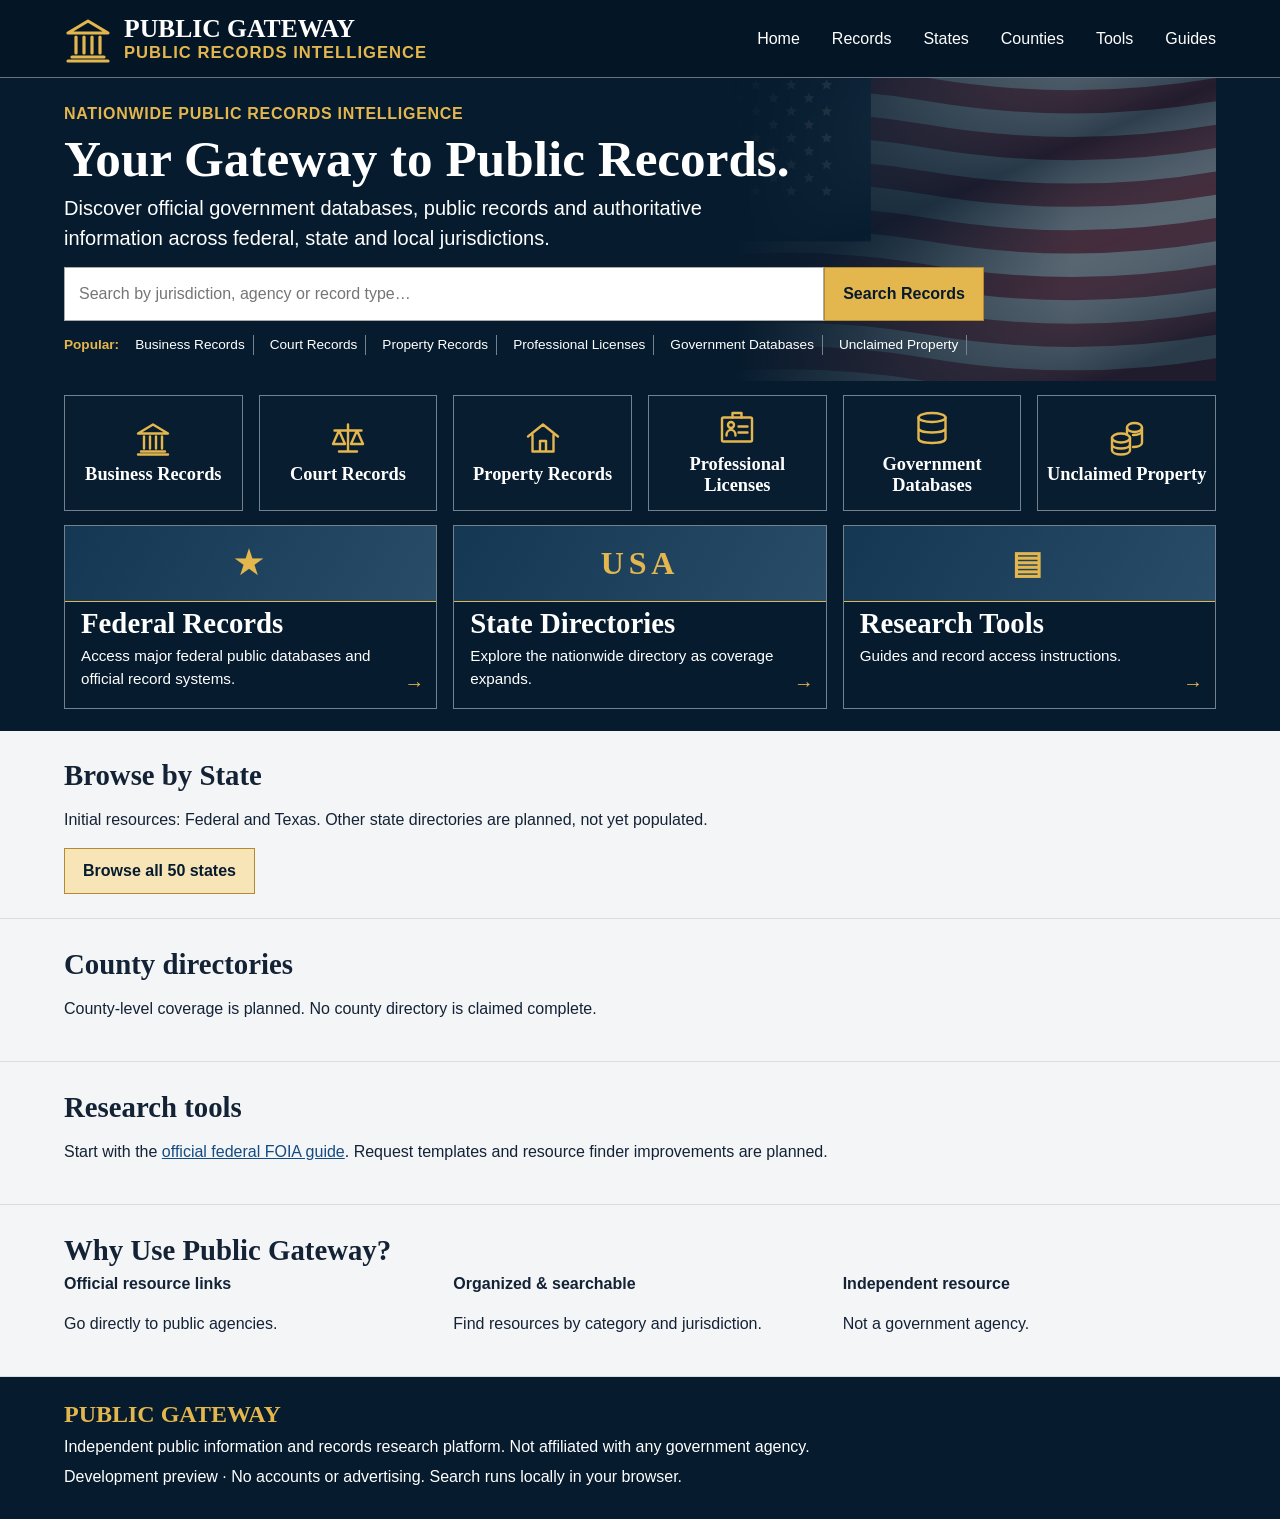
==== index.html @ 81f820d4 "Keep homepage focused and route searches to dedicated records page" ====
<!doctype html><html lang="en"><head><meta charset="utf-8"><meta name="viewport" content="width=device-width,initial-scale=1"><meta name="description" content="Find official federal and Texas public records resources. Independent public information directory."><title>Public Gateway | Public Records Intelligence</title><link rel="stylesheet" href="style.css?v=4"></head><body><header><a class="brand" href="./"><span class="logo" aria-hidden="true"><svg viewBox="0 0 24 24" fill="none" stroke="currentColor" stroke-width="1.6" stroke-linejoin="round" stroke-linecap="round" aria-hidden="true"><path d="M2 9 12 3l10 6H2Zm2 12h16M2 23h20M6 11v8m4-8v8m4-8v8m4-8v8"/></svg></span><span>PUBLIC GATEWAY<small>PUBLIC RECORDS INTELLIGENCE</small></span></a><nav aria-label="Main navigation"><a href="./">Home</a><a href="records.html">Records</a><a href="#states">States</a><a href="#counties">Counties</a><a href="#tools">Tools</a><a href="#guide">Guides</a></nav></header><main><section class="dark"><div class="hero"><div class="flag" aria-hidden="true"></div><div class="hero-content"><p class="eyebrow">NATIONWIDE PUBLIC RECORDS INTELLIGENCE</p><h1>Your Gateway to Public Records.</h1><p class="intro">Discover official government databases, public records and authoritative information across federal, state and local jurisdictions.</p><form id="search" action="records.html" method="get"><label class="sr" for="query">Search resources</label><input name="q" id="query" placeholder="Search by jurisdiction, agency or record type…"><button>Search Records</button></form><p class="popular"><b>Popular:</b> <button type="button" data-category="Business Records">Business Records</button><button type="button" data-category="Court Records">Court Records</button><button type="button" data-category="Property Records">Property Records</button><button type="button" data-category="Professional Licenses">Professional Licenses</button><button type="button" data-category="Government Databases">Government Databases</button><button type="button" data-category="Unclaimed Property">Unclaimed Property</button></p></div></div><div class="categories"><button type="button" class="category" data-category="Business Records"><span aria-hidden="true"><svg viewBox="0 0 24 24" fill="none" stroke="currentColor" stroke-width="1.6" stroke-linejoin="round" stroke-linecap="round" aria-hidden="true"><path d="M2 9 12 3l10 6H2Zm2 12h16M2 23h20M6 11v8m4-8v8m4-8v8m4-8v8"/></svg></span>Business Records</button><button type="button" class="category" data-category="Court Records"><span aria-hidden="true"><svg viewBox="0 0 24 24" fill="none" stroke="currentColor" stroke-width="1.6" stroke-linejoin="round" stroke-linecap="round" aria-hidden="true"><path d="M12 3v18m-6 0h12M3 7h18M6 7l-4 9h8L6 7Zm12 0-4 9h8l-4-9Z"/></svg></span>Court Records</button><button type="button" class="category" data-category="Property Records"><span aria-hidden="true"><svg viewBox="0 0 24 24" fill="none" stroke="currentColor" stroke-width="1.6" stroke-linejoin="round" stroke-linecap="round" aria-hidden="true"><path d="m2 11 10-8 10 8M5 10v11h14V10M10 21v-7h4v7"/></svg></span>Property Records</button><button type="button" class="category" data-category="Professional Licenses"><span aria-hidden="true"><svg viewBox="0 0 24 24" fill="none" stroke="currentColor" stroke-width="1.6" stroke-linejoin="round" stroke-linecap="round" aria-hidden="true"><rect x="2" y="5" width="20" height="16" rx="1"/><path d="M9 5V2h6v3M13 11h6m-6 4h6M5 17c0-5 6-5 6 0"/><circle cx="8" cy="10" r="2"/></svg></span>Professional Licenses</button><button type="button" class="category" data-category="Government Databases"><span aria-hidden="true"><svg viewBox="0 0 24 24" fill="none" stroke="currentColor" stroke-width="1.6" stroke-linejoin="round" stroke-linecap="round" aria-hidden="true"><ellipse cx="12" cy="5" rx="9" ry="3"/><path d="M3 5v14c0 4 18 4 18 0V5M3 12c0 4 18 4 18 0"/></svg></span>Government Databases</button><button type="button" class="category" data-category="Unclaimed Property"><span aria-hidden="true"><svg viewBox="0 0 24 24" fill="none" stroke="currentColor" stroke-width="1.6" stroke-linejoin="round" stroke-linecap="round" aria-hidden="true"><ellipse cx="8" cy="12" rx="6" ry="3"/><path d="M2 12v8c0 4 12 4 12 0v-8M2 16c0 4 12 4 12 0"/><ellipse cx="17" cy="5" rx="5" ry="3"/><path d="M12 5v4m10-4v10c0 2-3 3-6 3M16 10c3 0 6-1 6-3"/></svg></span>Unclaimed Property</button></div><div class="features"><a href="records.html?region=Federal" data-region="Federal"><div class="banner federal">★</div><h2>Federal Records</h2><p>Access major federal public databases and official record systems.</p></a><a href="#states"><div class="banner states">USA</div><h2>State Directories</h2><p>Explore the nationwide directory as coverage expands.</p></a><a href="#tools"><div class="banner tools">▤</div><h2>Research Tools</h2><p>Guides and record access instructions.</p></a></div></section><section class="light" id="states"><h2>Browse by State</h2><p>Initial resources: Federal and Texas. Other state directories are planned, not yet populated.</p><details class="state-disclosure"><summary>Browse all 50 states</summary><div class="state-list"><a href="records.html?region=Alabama">Alabama</a><a href="records.html?region=Alaska">Alaska</a><a href="records.html?region=Arizona">Arizona</a><a href="records.html?region=Arkansas">Arkansas</a><a href="records.html?region=California">California</a><a href="records.html?region=Colorado">Colorado</a><a href="records.html?region=Connecticut">Connecticut</a><a href="records.html?region=Delaware">Delaware</a><a href="records.html?region=Florida">Florida</a><a href="records.html?region=Georgia">Georgia</a><a href="records.html?region=Hawaii">Hawaii</a><a href="records.html?region=Idaho">Idaho</a><a href="records.html?region=Illinois">Illinois</a><a href="records.html?region=Indiana">Indiana</a><a href="records.html?region=Iowa">Iowa</a><a href="records.html?region=Kansas">Kansas</a><a href="records.html?region=Kentucky">Kentucky</a><a href="records.html?region=Louisiana">Louisiana</a><a href="records.html?region=Maine">Maine</a><a href="records.html?region=Maryland">Maryland</a><a href="records.html?region=Massachusetts">Massachusetts</a><a href="records.html?region=Michigan">Michigan</a><a href="records.html?region=Minnesota">Minnesota</a><a href="records.html?region=Mississippi">Mississippi</a><a href="records.html?region=Missouri">Missouri</a><a href="records.html?region=Montana">Montana</a><a href="records.html?region=Nebraska">Nebraska</a><a href="records.html?region=Nevada">Nevada</a><a href="records.html?region=New%20Hampshire">New Hampshire</a><a href="records.html?region=New%20Jersey">New Jersey</a><a href="records.html?region=New%20Mexico">New Mexico</a><a href="records.html?region=New%20York">New York</a><a href="records.html?region=North%20Carolina">North Carolina</a><a href="records.html?region=North%20Dakota">North Dakota</a><a href="records.html?region=Ohio">Ohio</a><a href="records.html?region=Oklahoma">Oklahoma</a><a href="records.html?region=Oregon">Oregon</a><a href="records.html?region=Pennsylvania">Pennsylvania</a><a href="records.html?region=Rhode%20Island">Rhode Island</a><a href="records.html?region=South%20Carolina">South Carolina</a><a href="records.html?region=South%20Dakota">South Dakota</a><a href="records.html?region=Tennessee">Tennessee</a><button data-region="Texas">Texas</button><a href="records.html?region=Utah">Utah</a><a href="records.html?region=Vermont">Vermont</a><a href="records.html?region=Virginia">Virginia</a><a href="records.html?region=Washington">Washington</a><a href="records.html?region=West%20Virginia">West Virginia</a><a href="records.html?region=Wisconsin">Wisconsin</a><a href="records.html?region=Wyoming">Wyoming</a></div></details></section><section class="light" id="counties"><h2>County directories</h2><p>County-level coverage is planned. No county directory is claimed complete.</p></section><section class="light" id="tools"><h2>Research tools</h2><p>Start with the <a href="https://www.foia.gov/">official federal FOIA guide</a>. Request templates and resource finder improvements are planned.</p></section><section class="light" id="guide"><h2>Why Use Public Gateway?</h2><div class="benefits"><div><b>Official resource links</b><p>Go directly to public agencies.</p></div><div><b>Organized &amp; searchable</b><p>Find resources by category and jurisdiction.</p></div><div><b>Independent resource</b><p>Not a government agency.</p></div></div></section></main><footer><strong>PUBLIC GATEWAY</strong><p>Independent public information and records research platform. Not affiliated with any government agency.</p><p>Development preview · No accounts or advertising. Search runs locally in your browser.</p></footer><script src="home.js?v=4"></script></body></html>
---- style.css ----
:root{--navy:#061b2d;--gold:#e4b64e;--ink:#142235;--line:#73808d}*{box-sizing:border-box}body{margin:0;color:var(--ink);font:16px/1.5 Arial,sans-serif;background:#f3f5f7}h1,h2,h3,.brand{font-family:Georgia,serif;line-height:1.15}h1{font-size:clamp(2rem,4vw,3.5rem);margin:.25rem 0}h2{font-size:1.8rem;margin:.3rem 0}a{color:inherit}button,input{font:inherit}button{cursor:pointer}header{background:#041626;color:white;display:flex;align-items:center;justify-content:space-between;gap:2rem;padding:14px max(5vw,20px);border-bottom:1px solid #697483}header nav{display:flex;gap:2rem;flex-wrap:wrap}header a{text-decoration:none}header nav a:hover{color:var(--gold)}.brand{display:flex;align-items:center;gap:12px;font-size:clamp(1.2rem,2vw,1.9rem);font-weight:bold;white-space:nowrap}.brand small{display:block;font: bold .65em Arial;color:var(--gold);letter-spacing:.06em}.logo{color:var(--gold);font-size:2.7rem}.dark{background:var(--navy);color:white;padding:0 max(5vw,20px) 22px}.hero{position:relative;overflow:hidden;padding:24px 0 12px}.hero-content{position:relative;z-index:1}.flag{position:absolute;right:0;top:0;width:39%;height:100%;background:repeating-linear-gradient(165deg,#a52b39 0 18px,#e7e9ed 18px 36px);opacity:.35;mask-image:linear-gradient(90deg,transparent,#000 65%)}.flag:before{content:'★ ★ ★ ★ ★ ★ ★ ★ ★ ★ ★ ★';position:absolute;left:0;top:0;width:48%;height:54%;background:#173966;color:white;letter-spacing:8px;line-height:1.5;padding:10px;overflow:hidden}.eyebrow{color:var(--gold);font-weight:bold;letter-spacing:.045em;margin:0}.intro{max-width:740px;font-size:1.25rem;margin:0 0 14px}form{display:flex;max-width:920px}input{flex:1;min-width:0;padding:14px;border:1px solid #aaa;background:white;color:var(--ink)}form button,#reset,.state-list button{background:var(--gold);color:#061b2d;border:1px solid #b38a31;font-weight:bold;padding:10px 18px}.popular{display:flex;flex-wrap:wrap;gap:8px;align-items:center;font-size:.85rem}.popular b{color:var(--gold)}.popular button{background:transparent;color:white;border:0;border-right:1px solid #718293;padding:0 8px}.categories,.features{display:grid;gap:16px;margin-top:14px}.categories{grid-template-columns:repeat(6,1fr)}.category{border:1px solid var(--line);background:#081e30;color:white;padding:14px 8px;min-height:104px;font:bold 1.15rem Georgia,serif}.category span{display:block;color:var(--gold);font-size:2rem;margin-bottom:8px}.category:hover,.features a:hover{border-color:var(--gold)}.features{grid-template-columns:repeat(3,1fr)}.features a{border:1px solid var(--line);text-decoration:none;padding:0 0 12px}.features h2,.features p{margin:5px 16px}.features p{font-size:.95rem}.banner{height:76px;display:grid;place-items:center;background:linear-gradient(120deg,#143853,#294d69);color:var(--gold);font:bold 2rem Georgia;letter-spacing:.15em;border-bottom:1px solid var(--gold)}.light{padding:24px max(5vw,20px);border-bottom:1px solid #d7dee6}.light a{color:#144b82}.state-list{display:grid;grid-template-columns:repeat(auto-fit,minmax(125px,1fr));gap:8px}.state-list span{color:#65717d;padding:5px}.state-list button{text-align:left}.benefits,#results{display:grid;grid-template-columns:repeat(3,1fr);gap:16px}article{background:white;border:1px solid #d2dbe3;padding:18px}article small{color:#596b7d}article[hidden]{display:none}footer{background:var(--navy);color:white;padding:24px max(5vw,20px)}footer strong{font: bold 1.5rem Georgia;color:var(--gold)}footer p{margin:6px 0}.sr{position:absolute;width:1px;height:1px;overflow:hidden;clip-path:inset(50%)}:focus-visible{outline:3px solid #c89e37;outline-offset:3px}@media(max-width:900px){header{flex-direction:column;align-items:flex-start;gap:12px}header nav{gap:12px}.categories{grid-template-columns:repeat(3,1fr)}.features,#results{grid-template-columns:repeat(2,1fr)}}@media(max-width:540px){.categories{grid-template-columns:repeat(2,1fr)}.features,#results,.benefits{grid-template-columns:1fr}form{flex-direction:column}.flag{width:65%;opacity:.2}.intro{font-size:1rem}.category{min-height:90px}header nav{font-size:.85rem}.brand{white-space:normal}}

/* Mobile web layout — preserve desktop baseline. */
@media(max-width:600px){
header{padding:13px 16px 8px;gap:8px;align-items:stretch}
.brand{font-size:1.35rem;gap:9px}.brand small{font-size:.58em;letter-spacing:.055em}.logo{font-size:2rem}
header nav{display:grid;grid-template-columns:repeat(6,minmax(0,1fr));gap:0;border-top:1px solid #34495b;padding-top:3px;font-size:.73rem}header nav a{display:flex;align-items:center;justify-content:center;min-height:44px}
.dark{padding:0 16px 18px}.hero{padding:20px 0 5px}.eyebrow{font-size:.68rem;letter-spacing:.08em}.hero h1{font-size:clamp(1.85rem,7vw,2.35rem);max-width:95%;line-height:1.1;margin:8px 0}.intro{font-size:.95rem;line-height:1.5;max-width:100%;margin-bottom:16px}
.flag{width:52%;height:130px;opacity:.19;mask-image:linear-gradient(90deg,transparent,#000 75%);pointer-events:none}
form{flex-direction:row;align-items:stretch}form input{font-size:16px;padding:10px;min-height:48px}form button{font-size:.78rem;padding:8px 10px;max-width:105px}
.popular{gap:4px 2px;margin:8px 0 4px;font-size:.72rem}.popular button{padding:6px;min-height:32px}
.categories{gap:8px;margin-top:8px;grid-template-columns:repeat(2,minmax(0,1fr))}.category{display:flex;align-items:center;text-align:left;gap:9px;padding:10px;min-height:66px;font-size:.94rem;line-height:1.2}.category span{flex:0 0 28px;font-size:1.6rem;margin:0;text-align:center}
.features{gap:8px;margin-top:16px}.features a{display:grid;grid-template-columns:62px minmax(0,1fr);grid-template-rows:auto auto;padding:0;min-height:87px;align-content:center}.banner{grid-row:1/3;height:100%;min-height:87px;border-bottom:0;border-right:1px solid #536273;font-size:1.25rem;letter-spacing:0}.features h2{font-size:1.2rem;margin:10px 12px 3px}.features p{font-size:.82rem;line-height:1.35;margin:0 12px 10px}
.light{padding:20px 16px}.light h2{font-size:1.5rem}.state-list{grid-template-columns:repeat(2,minmax(0,1fr));gap:4px;font-size:.88rem}.state-list button{min-height:44px}article{padding:14px}.benefits{gap:8px}footer{padding:20px 16px}footer p{font-size:.85rem}
}
@media(max-width:350px){header nav{grid-template-columns:repeat(3,1fr)}form{flex-direction:column}form button{max-width:none;min-height:44px}.category{font-size:.85rem;gap:5px}}

/* Vector identity and improved directory presentation */
.logo svg{width:48px;height:48px;display:block}.category svg{width:36px;height:36px;display:block;margin:auto}.flag{background:url('assets/flag.svg') right top/cover no-repeat;opacity:.36;width:42%;mask-image:linear-gradient(90deg,transparent,#000 70%);pointer-events:none}.flag:before{display:none}.state-disclosure{margin-top:12px}.state-disclosure summary{cursor:pointer;display:inline-block;background:#f7e5b8;border:1px solid #b38a31;padding:10px 18px;font-weight:600;color:#061b2d}.state-disclosure[open] summary{margin-bottom:12px}.state-list{padding:12px 0}.features a{position:relative}.features a:after{content:'→';color:var(--gold);position:absolute;right:12px;bottom:10px;font-size:20px}.features p{padding-right:22px}@media(max-width:600px){.logo svg{width:34px;height:34px}.category svg{width:27px;height:27px}.flag{width:55%;height:140px;opacity:.24}.features a:after{font-size:16px;right:7px}.features p{padding-right:10px}}
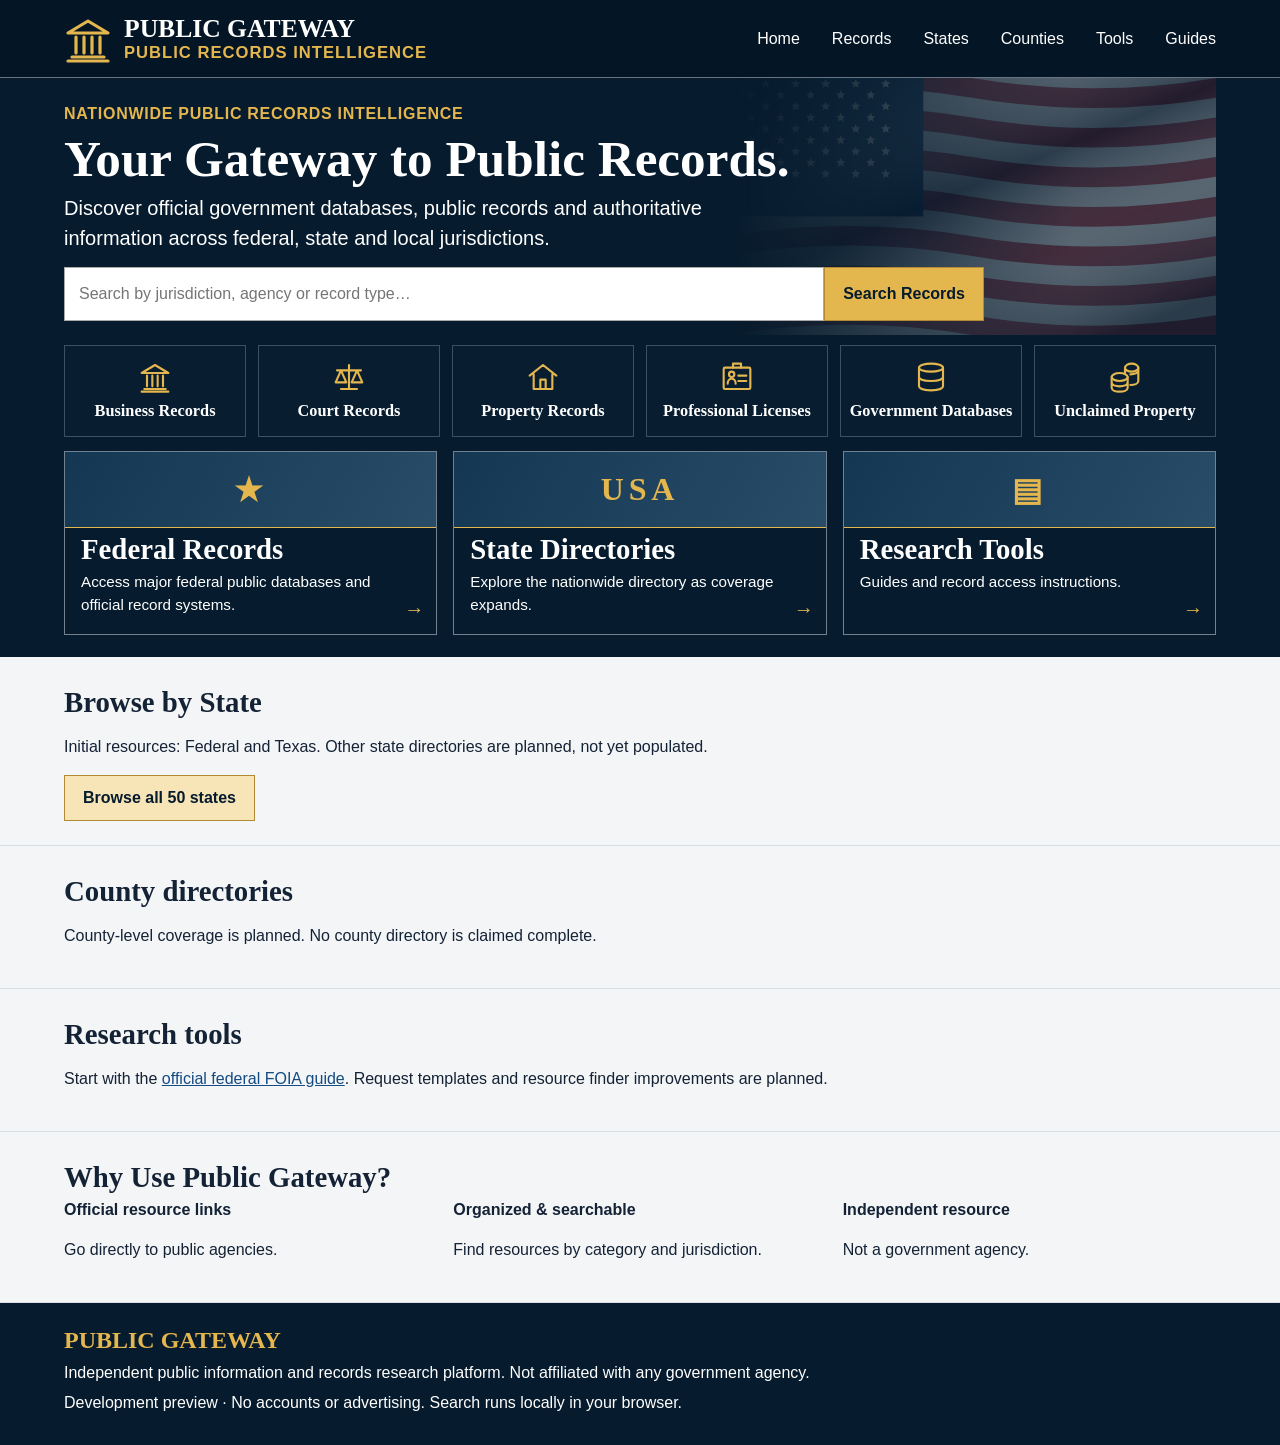
==== commit d68a58b7: "Remove redundant popular searches and refresh stylesheet version" ====
--- a/index.html
+++ b/index.html
@@ -1 +1 @@
-<!doctype html><html lang="en"><head><meta charset="utf-8"><meta name="viewport" content="width=device-width,initial-scale=1"><meta name="description" content="Find official federal and Texas public records resources. Independent public information directory."><title>Public Gateway | Public Records Intelligence</title><link rel="stylesheet" href="style.css?v=4"></head><body><header><a class="brand" href="./"><span class="logo" aria-hidden="true"><svg viewBox="0 0 24 24" fill="none" stroke="currentColor" stroke-width="1.6" stroke-linejoin="round" stroke-linecap="round" aria-hidden="true"><path d="M2 9 12 3l10 6H2Zm2 12h16M2 23h20M6 11v8m4-8v8m4-8v8m4-8v8"/></svg></span><span>PUBLIC GATEWAY<small>PUBLIC RECORDS INTELLIGENCE</small></span></a><nav aria-label="Main navigation"><a href="./">Home</a><a href="records.html">Records</a><a href="#states">States</a><a href="#counties">Counties</a><a href="#tools">Tools</a><a href="#guide">Guides</a></nav></header><main><section class="dark"><div class="hero"><div class="flag" aria-hidden="true"></div><div class="hero-content"><p class="eyebrow">NATIONWIDE PUBLIC RECORDS INTELLIGENCE</p><h1>Your Gateway to Public Records.</h1><p class="intro">Discover official government databases, public records and authoritative information across federal, state and local jurisdictions.</p><form id="search" action="records.html" method="get"><label class="sr" for="query">Search resources</label><input name="q" id="query" placeholder="Search by jurisdiction, agency or record type…"><button>Search Records</button></form><p class="popular"><b>Popular:</b> <button type="button" data-category="Business Records">Business Records</button><button type="button" data-category="Court Records">Court Records</button><button type="button" data-category="Property Records">Property Records</button><button type="button" data-category="Professional Licenses">Professional Licenses</button><button type="button" data-category="Government Databases">Government Databases</button><button type="button" data-category="Unclaimed Property">Unclaimed Property</button></p></div></div><div class="categories"><button type="button" class="category" data-category="Business Records"><span aria-hidden="true"><svg viewBox="0 0 24 24" fill="none" stroke="currentColor" stroke-width="1.6" stroke-linejoin="round" stroke-linecap="round" aria-hidden="true"><path d="M2 9 12 3l10 6H2Zm2 12h16M2 23h20M6 11v8m4-8v8m4-8v8m4-8v8"/></svg></span>Business Records</button><button type="button" class="category" data-category="Court Records"><span aria-hidden="true"><svg viewBox="0 0 24 24" fill="none" stroke="currentColor" stroke-width="1.6" stroke-linejoin="round" stroke-linecap="round" aria-hidden="true"><path d="M12 3v18m-6 0h12M3 7h18M6 7l-4 9h8L6 7Zm12 0-4 9h8l-4-9Z"/></svg></span>Court Records</button><button type="button" class="category" data-category="Property Records"><span aria-hidden="true"><svg viewBox="0 0 24 24" fill="none" stroke="currentColor" stroke-width="1.6" stroke-linejoin="round" stroke-linecap="round" aria-hidden="true"><path d="m2 11 10-8 10 8M5 10v11h14V10M10 21v-7h4v7"/></svg></span>Property Records</button><button type="button" class="category" data-category="Professional Licenses"><span aria-hidden="true"><svg viewBox="0 0 24 24" fill="none" stroke="currentColor" stroke-width="1.6" stroke-linejoin="round" stroke-linecap="round" aria-hidden="true"><rect x="2" y="5" width="20" height="16" rx="1"/><path d="M9 5V2h6v3M13 11h6m-6 4h6M5 17c0-5 6-5 6 0"/><circle cx="8" cy="10" r="2"/></svg></span>Professional Licenses</button><button type="button" class="category" data-category="Government Databases"><span aria-hidden="true"><svg viewBox="0 0 24 24" fill="none" stroke="currentColor" stroke-width="1.6" stroke-linejoin="round" stroke-linecap="round" aria-hidden="true"><ellipse cx="12" cy="5" rx="9" ry="3"/><path d="M3 5v14c0 4 18 4 18 0V5M3 12c0 4 18 4 18 0"/></svg></span>Government Databases</button><button type="button" class="category" data-category="Unclaimed Property"><span aria-hidden="true"><svg viewBox="0 0 24 24" fill="none" stroke="currentColor" stroke-width="1.6" stroke-linejoin="round" stroke-linecap="round" aria-hidden="true"><ellipse cx="8" cy="12" rx="6" ry="3"/><path d="M2 12v8c0 4 12 4 12 0v-8M2 16c0 4 12 4 12 0"/><ellipse cx="17" cy="5" rx="5" ry="3"/><path d="M12 5v4m10-4v10c0 2-3 3-6 3M16 10c3 0 6-1 6-3"/></svg></span>Unclaimed Property</button></div><div class="features"><a href="records.html?region=Federal" data-region="Federal"><div class="banner federal">★</div><h2>Federal Records</h2><p>Access major federal public databases and official record systems.</p></a><a href="#states"><div class="banner states">USA</div><h2>State Directories</h2><p>Explore the nationwide directory as coverage expands.</p></a><a href="#tools"><div class="banner tools">▤</div><h2>Research Tools</h2><p>Guides and record access instructions.</p></a></div></section><section class="light" id="states"><h2>Browse by State</h2><p>Initial resources: Federal and Texas. Other state directories are planned, not yet populated.</p><details class="state-disclosure"><summary>Browse all 50 states</summary><div class="state-list"><a href="records.html?region=Alabama">Alabama</a><a href="records.html?region=Alaska">Alaska</a><a href="records.html?region=Arizona">Arizona</a><a href="records.html?region=Arkansas">Arkansas</a><a href="records.html?region=California">California</a><a href="records.html?region=Colorado">Colorado</a><a href="records.html?region=Connecticut">Connecticut</a><a href="records.html?region=Delaware">Delaware</a><a href="records.html?region=Florida">Florida</a><a href="records.html?region=Georgia">Georgia</a><a href="records.html?region=Hawaii">Hawaii</a><a href="records.html?region=Idaho">Idaho</a><a href="records.html?region=Illinois">Illinois</a><a href="records.html?region=Indiana">Indiana</a><a href="records.html?region=Iowa">Iowa</a><a href="records.html?region=Kansas">Kansas</a><a href="records.html?region=Kentucky">Kentucky</a><a href="records.html?region=Louisiana">Louisiana</a><a href="records.html?region=Maine">Maine</a><a href="records.html?region=Maryland">Maryland</a><a href="records.html?region=Massachusetts">Massachusetts</a><a href="records.html?region=Michigan">Michigan</a><a href="records.html?region=Minnesota">Minnesota</a><a href="records.html?region=Mississippi">Mississippi</a><a href="records.html?region=Missouri">Missouri</a><a href="records.html?region=Montana">Montana</a><a href="records.html?region=Nebraska">Nebraska</a><a href="records.html?region=Nevada">Nevada</a><a href="records.html?region=New%20Hampshire">New Hampshire</a><a href="records.html?region=New%20Jersey">New Jersey</a><a href="records.html?region=New%20Mexico">New Mexico</a><a href="records.html?region=New%20York">New York</a><a href="records.html?region=North%20Carolina">North Carolina</a><a href="records.html?region=North%20Dakota">North Dakota</a><a href="records.html?region=Ohio">Ohio</a><a href="records.html?region=Oklahoma">Oklahoma</a><a href="records.html?region=Oregon">Oregon</a><a href="records.html?region=Pennsylvania">Pennsylvania</a><a href="records.html?region=Rhode%20Island">Rhode Island</a><a href="records.html?region=South%20Carolina">South Carolina</a><a href="records.html?region=South%20Dakota">South Dakota</a><a href="records.html?region=Tennessee">Tennessee</a><button data-region="Texas">Texas</button><a href="records.html?region=Utah">Utah</a><a href="records.html?region=Vermont">Vermont</a><a href="records.html?region=Virginia">Virginia</a><a href="records.html?region=Washington">Washington</a><a href="records.html?region=West%20Virginia">West Virginia</a><a href="records.html?region=Wisconsin">Wisconsin</a><a href="records.html?region=Wyoming">Wyoming</a></div></details></section><section class="light" id="counties"><h2>County directories</h2><p>County-level coverage is planned. No county directory is claimed complete.</p></section><section class="light" id="tools"><h2>Research tools</h2><p>Start with the <a href="https://www.foia.gov/">official federal FOIA guide</a>. Request templates and resource finder improvements are planned.</p></section><section class="light" id="guide"><h2>Why Use Public Gateway?</h2><div class="benefits"><div><b>Official resource links</b><p>Go directly to public agencies.</p></div><div><b>Organized &amp; searchable</b><p>Find resources by category and jurisdiction.</p></div><div><b>Independent resource</b><p>Not a government agency.</p></div></div></section></main><footer><strong>PUBLIC GATEWAY</strong><p>Independent public information and records research platform. Not affiliated with any government agency.</p><p>Development preview · No accounts or advertising. Search runs locally in your browser.</p></footer><script src="home.js?v=4"></script></body></html>+<!doctype html><html lang="en"><head><meta charset="utf-8"><meta name="viewport" content="width=device-width,initial-scale=1"><meta name="description" content="Find official federal and Texas public records resources. Independent public information directory."><title>Public Gateway | Public Records Intelligence</title><link rel="stylesheet" href="style.css?v=5"></head><body><header><a class="brand" href="./"><span class="logo" aria-hidden="true"><svg viewBox="0 0 24 24" fill="none" stroke="currentColor" stroke-width="1.6" stroke-linejoin="round" stroke-linecap="round" aria-hidden="true"><path d="M2 9 12 3l10 6H2Zm2 12h16M2 23h20M6 11v8m4-8v8m4-8v8m4-8v8"/></svg></span><span>PUBLIC GATEWAY<small>PUBLIC RECORDS INTELLIGENCE</small></span></a><nav aria-label="Main navigation"><a href="./">Home</a><a href="records.html">Records</a><a href="#states">States</a><a href="#counties">Counties</a><a href="#tools">Tools</a><a href="#guide">Guides</a></nav></header><main><section class="dark"><div class="hero"><div class="flag" aria-hidden="true"></div><div class="hero-content"><p class="eyebrow">NATIONWIDE PUBLIC RECORDS INTELLIGENCE</p><h1>Your Gateway to Public Records.</h1><p class="intro">Discover official government databases, public records and authoritative information across federal, state and local jurisdictions.</p><form id="search" action="records.html" method="get"><label class="sr" for="query">Search resources</label><input name="q" id="query" placeholder="Search by jurisdiction, agency or record type…"><button>Search Records</button></form></div></div><div class="categories"><button type="button" class="category" data-category="Business Records"><span aria-hidden="true"><svg viewBox="0 0 24 24" fill="none" stroke="currentColor" stroke-width="1.6" stroke-linejoin="round" stroke-linecap="round" aria-hidden="true"><path d="M2 9 12 3l10 6H2Zm2 12h16M2 23h20M6 11v8m4-8v8m4-8v8m4-8v8"/></svg></span>Business Records</button><button type="button" class="category" data-category="Court Records"><span aria-hidden="true"><svg viewBox="0 0 24 24" fill="none" stroke="currentColor" stroke-width="1.6" stroke-linejoin="round" stroke-linecap="round" aria-hidden="true"><path d="M12 3v18m-6 0h12M3 7h18M6 7l-4 9h8L6 7Zm12 0-4 9h8l-4-9Z"/></svg></span>Court Records</button><button type="button" class="category" data-category="Property Records"><span aria-hidden="true"><svg viewBox="0 0 24 24" fill="none" stroke="currentColor" stroke-width="1.6" stroke-linejoin="round" stroke-linecap="round" aria-hidden="true"><path d="m2 11 10-8 10 8M5 10v11h14V10M10 21v-7h4v7"/></svg></span>Property Records</button><button type="button" class="category" data-category="Professional Licenses"><span aria-hidden="true"><svg viewBox="0 0 24 24" fill="none" stroke="currentColor" stroke-width="1.6" stroke-linejoin="round" stroke-linecap="round" aria-hidden="true"><rect x="2" y="5" width="20" height="16" rx="1"/><path d="M9 5V2h6v3M13 11h6m-6 4h6M5 17c0-5 6-5 6 0"/><circle cx="8" cy="10" r="2"/></svg></span>Professional Licenses</button><button type="button" class="category" data-category="Government Databases"><span aria-hidden="true"><svg viewBox="0 0 24 24" fill="none" stroke="currentColor" stroke-width="1.6" stroke-linejoin="round" stroke-linecap="round" aria-hidden="true"><ellipse cx="12" cy="5" rx="9" ry="3"/><path d="M3 5v14c0 4 18 4 18 0V5M3 12c0 4 18 4 18 0"/></svg></span>Government Databases</button><button type="button" class="category" data-category="Unclaimed Property"><span aria-hidden="true"><svg viewBox="0 0 24 24" fill="none" stroke="currentColor" stroke-width="1.6" stroke-linejoin="round" stroke-linecap="round" aria-hidden="true"><ellipse cx="8" cy="12" rx="6" ry="3"/><path d="M2 12v8c0 4 12 4 12 0v-8M2 16c0 4 12 4 12 0"/><ellipse cx="17" cy="5" rx="5" ry="3"/><path d="M12 5v4m10-4v10c0 2-3 3-6 3M16 10c3 0 6-1 6-3"/></svg></span>Unclaimed Property</button></div><div class="features"><a href="records.html?region=Federal" data-region="Federal"><div class="banner federal">★</div><h2>Federal Records</h2><p>Access major federal public databases and official record systems.</p></a><a href="#states"><div class="banner states">USA</div><h2>State Directories</h2><p>Explore the nationwide directory as coverage expands.</p></a><a href="#tools"><div class="banner tools">▤</div><h2>Research Tools</h2><p>Guides and record access instructions.</p></a></div></section><section class="light" id="states"><h2>Browse by State</h2><p>Initial resources: Federal and Texas. Other state directories are planned, not yet populated.</p><details class="state-disclosure"><summary>Browse all 50 states</summary><div class="state-list"><a href="records.html?region=Alabama">Alabama</a><a href="records.html?region=Alaska">Alaska</a><a href="records.html?region=Arizona">Arizona</a><a href="records.html?region=Arkansas">Arkansas</a><a href="records.html?region=California">California</a><a href="records.html?region=Colorado">Colorado</a><a href="records.html?region=Connecticut">Connecticut</a><a href="records.html?region=Delaware">Delaware</a><a href="records.html?region=Florida">Florida</a><a href="records.html?region=Georgia">Georgia</a><a href="records.html?region=Hawaii">Hawaii</a><a href="records.html?region=Idaho">Idaho</a><a href="records.html?region=Illinois">Illinois</a><a href="records.html?region=Indiana">Indiana</a><a href="records.html?region=Iowa">Iowa</a><a href="records.html?region=Kansas">Kansas</a><a href="records.html?region=Kentucky">Kentucky</a><a href="records.html?region=Louisiana">Louisiana</a><a href="records.html?region=Maine">Maine</a><a href="records.html?region=Maryland">Maryland</a><a href="records.html?region=Massachusetts">Massachusetts</a><a href="records.html?region=Michigan">Michigan</a><a href="records.html?region=Minnesota">Minnesota</a><a href="records.html?region=Mississippi">Mississippi</a><a href="records.html?region=Missouri">Missouri</a><a href="records.html?region=Montana">Montana</a><a href="records.html?region=Nebraska">Nebraska</a><a href="records.html?region=Nevada">Nevada</a><a href="records.html?region=New%20Hampshire">New Hampshire</a><a href="records.html?region=New%20Jersey">New Jersey</a><a href="records.html?region=New%20Mexico">New Mexico</a><a href="records.html?region=New%20York">New York</a><a href="records.html?region=North%20Carolina">North Carolina</a><a href="records.html?region=North%20Dakota">North Dakota</a><a href="records.html?region=Ohio">Ohio</a><a href="records.html?region=Oklahoma">Oklahoma</a><a href="records.html?region=Oregon">Oregon</a><a href="records.html?region=Pennsylvania">Pennsylvania</a><a href="records.html?region=Rhode%20Island">Rhode Island</a><a href="records.html?region=South%20Carolina">South Carolina</a><a href="records.html?region=South%20Dakota">South Dakota</a><a href="records.html?region=Tennessee">Tennessee</a><button data-region="Texas">Texas</button><a href="records.html?region=Utah">Utah</a><a href="records.html?region=Vermont">Vermont</a><a href="records.html?region=Virginia">Virginia</a><a href="records.html?region=Washington">Washington</a><a href="records.html?region=West%20Virginia">West Virginia</a><a href="records.html?region=Wisconsin">Wisconsin</a><a href="records.html?region=Wyoming">Wyoming</a></div></details></section><section class="light" id="counties"><h2>County directories</h2><p>County-level coverage is planned. No county directory is claimed complete.</p></section><section class="light" id="tools"><h2>Research tools</h2><p>Start with the <a href="https://www.foia.gov/">official federal FOIA guide</a>. Request templates and resource finder improvements are planned.</p></section><section class="light" id="guide"><h2>Why Use Public Gateway?</h2><div class="benefits"><div><b>Official resource links</b><p>Go directly to public agencies.</p></div><div><b>Organized &amp; searchable</b><p>Find resources by category and jurisdiction.</p></div><div><b>Independent resource</b><p>Not a government agency.</p></div></div></section></main><footer><strong>PUBLIC GATEWAY</strong><p>Independent public information and records research platform. Not affiliated with any government agency.</p><p>Development preview · No accounts or advertising. Search runs locally in your browser.</p></footer><script src="home.js?v=4"></script></body></html>
--- a/style.css
+++ b/style.css
@@ -17,3 +17,11 @@
 
 /* Vector identity and improved directory presentation */
 .logo svg{width:48px;height:48px;display:block}.category svg{width:36px;height:36px;display:block;margin:auto}.flag{background:url('assets/flag.svg') right top/cover no-repeat;opacity:.36;width:42%;mask-image:linear-gradient(90deg,transparent,#000 70%);pointer-events:none}.flag:before{display:none}.state-disclosure{margin-top:12px}.state-disclosure summary{cursor:pointer;display:inline-block;background:#f7e5b8;border:1px solid #b38a31;padding:10px 18px;font-weight:600;color:#061b2d}.state-disclosure[open] summary{margin-bottom:12px}.state-list{padding:12px 0}.features a{position:relative}.features a:after{content:'→';color:var(--gold);position:absolute;right:12px;bottom:10px;font-size:20px}.features p{padding-right:22px}@media(max-width:600px){.logo svg{width:34px;height:34px}.category svg{width:27px;height:27px}.flag{width:55%;height:140px;opacity:.24}.features a:after{font-size:16px;right:7px}.features p{padding-right:10px}}
+
+/* Dedicated records directory */
+.directory{min-height:65vh}.directory h1{margin:16px 0 10px;color:var(--navy)}.directory form{max-width:740px}.directory #results{display:grid;grid-template-columns:1fr;gap:0;margin-top:18px;border-top:1px solid #cbd4dc}.directory article{border:0;border-bottom:1px solid #cbd4dc;padding:16px 18px}.directory article h3{margin:5px 0;font-size:1.25rem}.directory article p{margin:4px 0}.directory article[hidden]{display:none}.state-list a{display:block;padding:8px;text-decoration:underline;overflow-wrap:anywhere}.state-list a:hover{background:#e5ebf2}.directory #reset{min-height:44px}.directory #status{color:#526477}@media(max-width:600px){.directory article{padding:12px 4px}.directory h1{font-size:1.85rem}.directory article h3{font-size:1.1rem}.directory article p{font-size:.9rem}}
+
+/* v0.3.1 — restrained category navigation */
+.category{border:1px solid #3b5060;background:#081e30;min-height:92px;padding:12px 8px;font-weight:600;font-size:1.02rem}.category svg{width:32px;height:32px}.categories{gap:12px;margin-top:10px}.hero{padding-bottom:14px}.category:hover{border-color:var(--gold)}
+@media(max-width:600px){.hero{padding-bottom:10px}.categories{gap:8px;margin-top:4px}.category{min-height:58px;padding:9px 8px;font-size:.88rem;font-weight:600;gap:8px}.category svg{width:25px;height:25px}.category span{flex-basis:26px}}
+@media(max-width:350px){.category{font-size:.8rem;gap:5px}}
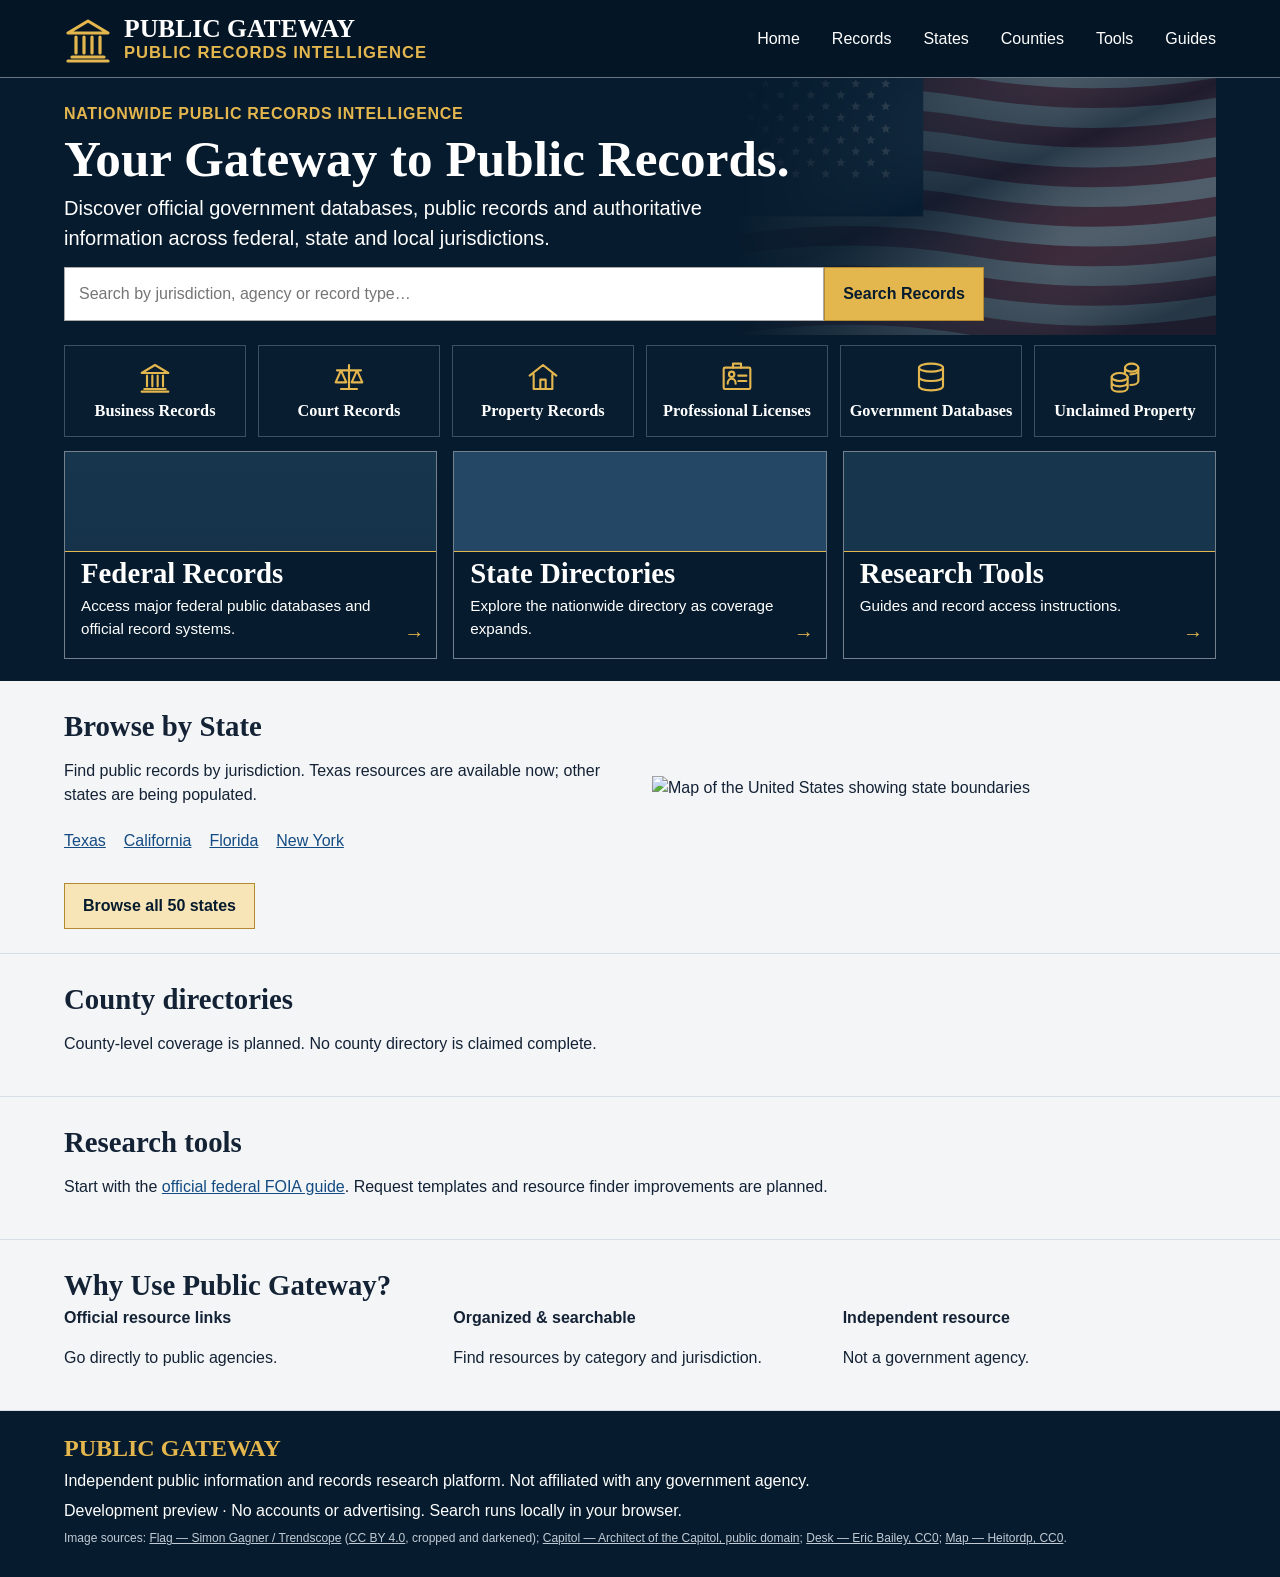
==== commit c7e5887b: "Add nationwide map preview and image source credits" ====
--- a/index.html
+++ b/index.html
@@ -1 +1 @@
-<!doctype html><html lang="en"><head><meta charset="utf-8"><meta name="viewport" content="width=device-width,initial-scale=1"><meta name="description" content="Find official federal and Texas public records resources. Independent public information directory."><title>Public Gateway | Public Records Intelligence</title><link rel="stylesheet" href="style.css?v=5"></head><body><header><a class="brand" href="./"><span class="logo" aria-hidden="true"><svg viewBox="0 0 24 24" fill="none" stroke="currentColor" stroke-width="1.6" stroke-linejoin="round" stroke-linecap="round" aria-hidden="true"><path d="M2 9 12 3l10 6H2Zm2 12h16M2 23h20M6 11v8m4-8v8m4-8v8m4-8v8"/></svg></span><span>PUBLIC GATEWAY<small>PUBLIC RECORDS INTELLIGENCE</small></span></a><nav aria-label="Main navigation"><a href="./">Home</a><a href="records.html">Records</a><a href="#states">States</a><a href="#counties">Counties</a><a href="#tools">Tools</a><a href="#guide">Guides</a></nav></header><main><section class="dark"><div class="hero"><div class="flag" aria-hidden="true"></div><div class="hero-content"><p class="eyebrow">NATIONWIDE PUBLIC RECORDS INTELLIGENCE</p><h1>Your Gateway to Public Records.</h1><p class="intro">Discover official government databases, public records and authoritative information across federal, state and local jurisdictions.</p><form id="search" action="records.html" method="get"><label class="sr" for="query">Search resources</label><input name="q" id="query" placeholder="Search by jurisdiction, agency or record type…"><button>Search Records</button></form></div></div><div class="categories"><button type="button" class="category" data-category="Business Records"><span aria-hidden="true"><svg viewBox="0 0 24 24" fill="none" stroke="currentColor" stroke-width="1.6" stroke-linejoin="round" stroke-linecap="round" aria-hidden="true"><path d="M2 9 12 3l10 6H2Zm2 12h16M2 23h20M6 11v8m4-8v8m4-8v8m4-8v8"/></svg></span>Business Records</button><button type="button" class="category" data-category="Court Records"><span aria-hidden="true"><svg viewBox="0 0 24 24" fill="none" stroke="currentColor" stroke-width="1.6" stroke-linejoin="round" stroke-linecap="round" aria-hidden="true"><path d="M12 3v18m-6 0h12M3 7h18M6 7l-4 9h8L6 7Zm12 0-4 9h8l-4-9Z"/></svg></span>Court Records</button><button type="button" class="category" data-category="Property Records"><span aria-hidden="true"><svg viewBox="0 0 24 24" fill="none" stroke="currentColor" stroke-width="1.6" stroke-linejoin="round" stroke-linecap="round" aria-hidden="true"><path d="m2 11 10-8 10 8M5 10v11h14V10M10 21v-7h4v7"/></svg></span>Property Records</button><button type="button" class="category" data-category="Professional Licenses"><span aria-hidden="true"><svg viewBox="0 0 24 24" fill="none" stroke="currentColor" stroke-width="1.6" stroke-linejoin="round" stroke-linecap="round" aria-hidden="true"><rect x="2" y="5" width="20" height="16" rx="1"/><path d="M9 5V2h6v3M13 11h6m-6 4h6M5 17c0-5 6-5 6 0"/><circle cx="8" cy="10" r="2"/></svg></span>Professional Licenses</button><button type="button" class="category" data-category="Government Databases"><span aria-hidden="true"><svg viewBox="0 0 24 24" fill="none" stroke="currentColor" stroke-width="1.6" stroke-linejoin="round" stroke-linecap="round" aria-hidden="true"><ellipse cx="12" cy="5" rx="9" ry="3"/><path d="M3 5v14c0 4 18 4 18 0V5M3 12c0 4 18 4 18 0"/></svg></span>Government Databases</button><button type="button" class="category" data-category="Unclaimed Property"><span aria-hidden="true"><svg viewBox="0 0 24 24" fill="none" stroke="currentColor" stroke-width="1.6" stroke-linejoin="round" stroke-linecap="round" aria-hidden="true"><ellipse cx="8" cy="12" rx="6" ry="3"/><path d="M2 12v8c0 4 12 4 12 0v-8M2 16c0 4 12 4 12 0"/><ellipse cx="17" cy="5" rx="5" ry="3"/><path d="M12 5v4m10-4v10c0 2-3 3-6 3M16 10c3 0 6-1 6-3"/></svg></span>Unclaimed Property</button></div><div class="features"><a href="records.html?region=Federal" data-region="Federal"><div class="banner federal">★</div><h2>Federal Records</h2><p>Access major federal public databases and official record systems.</p></a><a href="#states"><div class="banner states">USA</div><h2>State Directories</h2><p>Explore the nationwide directory as coverage expands.</p></a><a href="#tools"><div class="banner tools">▤</div><h2>Research Tools</h2><p>Guides and record access instructions.</p></a></div></section><section class="light" id="states"><h2>Browse by State</h2><p>Initial resources: Federal and Texas. Other state directories are planned, not yet populated.</p><details class="state-disclosure"><summary>Browse all 50 states</summary><div class="state-list"><a href="records.html?region=Alabama">Alabama</a><a href="records.html?region=Alaska">Alaska</a><a href="records.html?region=Arizona">Arizona</a><a href="records.html?region=Arkansas">Arkansas</a><a href="records.html?region=California">California</a><a href="records.html?region=Colorado">Colorado</a><a href="records.html?region=Connecticut">Connecticut</a><a href="records.html?region=Delaware">Delaware</a><a href="records.html?region=Florida">Florida</a><a href="records.html?region=Georgia">Georgia</a><a href="records.html?region=Hawaii">Hawaii</a><a href="records.html?region=Idaho">Idaho</a><a href="records.html?region=Illinois">Illinois</a><a href="records.html?region=Indiana">Indiana</a><a href="records.html?region=Iowa">Iowa</a><a href="records.html?region=Kansas">Kansas</a><a href="records.html?region=Kentucky">Kentucky</a><a href="records.html?region=Louisiana">Louisiana</a><a href="records.html?region=Maine">Maine</a><a href="records.html?region=Maryland">Maryland</a><a href="records.html?region=Massachusetts">Massachusetts</a><a href="records.html?region=Michigan">Michigan</a><a href="records.html?region=Minnesota">Minnesota</a><a href="records.html?region=Mississippi">Mississippi</a><a href="records.html?region=Missouri">Missouri</a><a href="records.html?region=Montana">Montana</a><a href="records.html?region=Nebraska">Nebraska</a><a href="records.html?region=Nevada">Nevada</a><a href="records.html?region=New%20Hampshire">New Hampshire</a><a href="records.html?region=New%20Jersey">New Jersey</a><a href="records.html?region=New%20Mexico">New Mexico</a><a href="records.html?region=New%20York">New York</a><a href="records.html?region=North%20Carolina">North Carolina</a><a href="records.html?region=North%20Dakota">North Dakota</a><a href="records.html?region=Ohio">Ohio</a><a href="records.html?region=Oklahoma">Oklahoma</a><a href="records.html?region=Oregon">Oregon</a><a href="records.html?region=Pennsylvania">Pennsylvania</a><a href="records.html?region=Rhode%20Island">Rhode Island</a><a href="records.html?region=South%20Carolina">South Carolina</a><a href="records.html?region=South%20Dakota">South Dakota</a><a href="records.html?region=Tennessee">Tennessee</a><button data-region="Texas">Texas</button><a href="records.html?region=Utah">Utah</a><a href="records.html?region=Vermont">Vermont</a><a href="records.html?region=Virginia">Virginia</a><a href="records.html?region=Washington">Washington</a><a href="records.html?region=West%20Virginia">West Virginia</a><a href="records.html?region=Wisconsin">Wisconsin</a><a href="records.html?region=Wyoming">Wyoming</a></div></details></section><section class="light" id="counties"><h2>County directories</h2><p>County-level coverage is planned. No county directory is claimed complete.</p></section><section class="light" id="tools"><h2>Research tools</h2><p>Start with the <a href="https://www.foia.gov/">official federal FOIA guide</a>. Request templates and resource finder improvements are planned.</p></section><section class="light" id="guide"><h2>Why Use Public Gateway?</h2><div class="benefits"><div><b>Official resource links</b><p>Go directly to public agencies.</p></div><div><b>Organized &amp; searchable</b><p>Find resources by category and jurisdiction.</p></div><div><b>Independent resource</b><p>Not a government agency.</p></div></div></section></main><footer><strong>PUBLIC GATEWAY</strong><p>Independent public information and records research platform. Not affiliated with any government agency.</p><p>Development preview · No accounts or advertising. Search runs locally in your browser.</p></footer><script src="home.js?v=4"></script></body></html>+<!doctype html><html lang="en"><head><meta charset="utf-8"><meta name="viewport" content="width=device-width,initial-scale=1"><meta name="description" content="Find official federal and Texas public records resources. Independent public information directory."><title>Public Gateway | Public Records Intelligence</title><link rel="stylesheet" href="style.css?v=6"></head><body><header><a class="brand" href="./"><span class="logo" aria-hidden="true"><svg viewBox="0 0 24 24" fill="none" stroke="currentColor" stroke-width="1.6" stroke-linejoin="round" stroke-linecap="round" aria-hidden="true"><path d="M2 9 12 3l10 6H2Zm2 12h16M2 23h20M6 11v8m4-8v8m4-8v8m4-8v8"/></svg></span><span>PUBLIC GATEWAY<small>PUBLIC RECORDS INTELLIGENCE</small></span></a><nav aria-label="Main navigation"><a href="./">Home</a><a href="records.html">Records</a><a href="#states">States</a><a href="#counties">Counties</a><a href="#tools">Tools</a><a href="#guide">Guides</a></nav></header><main><section class="dark"><div class="hero"><div class="flag" aria-hidden="true"></div><div class="hero-content"><p class="eyebrow">NATIONWIDE PUBLIC RECORDS INTELLIGENCE</p><h1>Your Gateway to Public Records.</h1><p class="intro">Discover official government databases, public records and authoritative information across federal, state and local jurisdictions.</p><form id="search" action="records.html" method="get"><label class="sr" for="query">Search resources</label><input name="q" id="query" placeholder="Search by jurisdiction, agency or record type…"><button>Search Records</button></form></div></div><div class="categories"><button type="button" class="category" data-category="Business Records"><span aria-hidden="true"><svg viewBox="0 0 24 24" fill="none" stroke="currentColor" stroke-width="1.6" stroke-linejoin="round" stroke-linecap="round" aria-hidden="true"><path d="M2 9 12 3l10 6H2Zm2 12h16M2 23h20M6 11v8m4-8v8m4-8v8m4-8v8"/></svg></span>Business Records</button><button type="button" class="category" data-category="Court Records"><span aria-hidden="true"><svg viewBox="0 0 24 24" fill="none" stroke="currentColor" stroke-width="1.6" stroke-linejoin="round" stroke-linecap="round" aria-hidden="true"><path d="M12 3v18m-6 0h12M3 7h18M6 7l-4 9h8L6 7Zm12 0-4 9h8l-4-9Z"/></svg></span>Court Records</button><button type="button" class="category" data-category="Property Records"><span aria-hidden="true"><svg viewBox="0 0 24 24" fill="none" stroke="currentColor" stroke-width="1.6" stroke-linejoin="round" stroke-linecap="round" aria-hidden="true"><path d="m2 11 10-8 10 8M5 10v11h14V10M10 21v-7h4v7"/></svg></span>Property Records</button><button type="button" class="category" data-category="Professional Licenses"><span aria-hidden="true"><svg viewBox="0 0 24 24" fill="none" stroke="currentColor" stroke-width="1.6" stroke-linejoin="round" stroke-linecap="round" aria-hidden="true"><rect x="2" y="5" width="20" height="16" rx="1"/><path d="M9 5V2h6v3M13 11h6m-6 4h6M5 17c0-5 6-5 6 0"/><circle cx="8" cy="10" r="2"/></svg></span>Professional Licenses</button><button type="button" class="category" data-category="Government Databases"><span aria-hidden="true"><svg viewBox="0 0 24 24" fill="none" stroke="currentColor" stroke-width="1.6" stroke-linejoin="round" stroke-linecap="round" aria-hidden="true"><ellipse cx="12" cy="5" rx="9" ry="3"/><path d="M3 5v14c0 4 18 4 18 0V5M3 12c0 4 18 4 18 0"/></svg></span>Government Databases</button><button type="button" class="category" data-category="Unclaimed Property"><span aria-hidden="true"><svg viewBox="0 0 24 24" fill="none" stroke="currentColor" stroke-width="1.6" stroke-linejoin="round" stroke-linecap="round" aria-hidden="true"><ellipse cx="8" cy="12" rx="6" ry="3"/><path d="M2 12v8c0 4 12 4 12 0v-8M2 16c0 4 12 4 12 0"/><ellipse cx="17" cy="5" rx="5" ry="3"/><path d="M12 5v4m10-4v10c0 2-3 3-6 3M16 10c3 0 6-1 6-3"/></svg></span>Unclaimed Property</button></div><div class="features"><a href="records.html?region=Federal" data-region="Federal"><div class="banner federal">★</div><h2>Federal Records</h2><p>Access major federal public databases and official record systems.</p></a><a href="#states"><div class="banner states">USA</div><h2>State Directories</h2><p>Explore the nationwide directory as coverage expands.</p></a><a href="#tools"><div class="banner tools">▤</div><h2>Research Tools</h2><p>Guides and record access instructions.</p></a></div></section><section class="light" id="states"><div class="state-overview"><div><h2>Browse by State</h2><p>Find public records by jurisdiction. Texas resources are available now; other states are being populated.</p><div class="state-links"><a href="records.html?region=Texas">Texas</a><a href="records.html?region=California">California</a><a href="records.html?region=Florida">Florida</a><a href="records.html?region=New%20York">New York</a></div></div><img src="https://upload.wikimedia.org/wikipedia/commons/1/1a/Blank_US_Map_%28states_only%29.svg" alt="Map of the United States showing state boundaries" loading="lazy"></div><details class="state-disclosure"><summary>Browse all 50 states</summary><div class="state-list"><a href="records.html?region=Alabama">Alabama</a><a href="records.html?region=Alaska">Alaska</a><a href="records.html?region=Arizona">Arizona</a><a href="records.html?region=Arkansas">Arkansas</a><a href="records.html?region=California">California</a><a href="records.html?region=Colorado">Colorado</a><a href="records.html?region=Connecticut">Connecticut</a><a href="records.html?region=Delaware">Delaware</a><a href="records.html?region=Florida">Florida</a><a href="records.html?region=Georgia">Georgia</a><a href="records.html?region=Hawaii">Hawaii</a><a href="records.html?region=Idaho">Idaho</a><a href="records.html?region=Illinois">Illinois</a><a href="records.html?region=Indiana">Indiana</a><a href="records.html?region=Iowa">Iowa</a><a href="records.html?region=Kansas">Kansas</a><a href="records.html?region=Kentucky">Kentucky</a><a href="records.html?region=Louisiana">Louisiana</a><a href="records.html?region=Maine">Maine</a><a href="records.html?region=Maryland">Maryland</a><a href="records.html?region=Massachusetts">Massachusetts</a><a href="records.html?region=Michigan">Michigan</a><a href="records.html?region=Minnesota">Minnesota</a><a href="records.html?region=Mississippi">Mississippi</a><a href="records.html?region=Missouri">Missouri</a><a href="records.html?region=Montana">Montana</a><a href="records.html?region=Nebraska">Nebraska</a><a href="records.html?region=Nevada">Nevada</a><a href="records.html?region=New%20Hampshire">New Hampshire</a><a href="records.html?region=New%20Jersey">New Jersey</a><a href="records.html?region=New%20Mexico">New Mexico</a><a href="records.html?region=New%20York">New York</a><a href="records.html?region=North%20Carolina">North Carolina</a><a href="records.html?region=North%20Dakota">North Dakota</a><a href="records.html?region=Ohio">Ohio</a><a href="records.html?region=Oklahoma">Oklahoma</a><a href="records.html?region=Oregon">Oregon</a><a href="records.html?region=Pennsylvania">Pennsylvania</a><a href="records.html?region=Rhode%20Island">Rhode Island</a><a href="records.html?region=South%20Carolina">South Carolina</a><a href="records.html?region=South%20Dakota">South Dakota</a><a href="records.html?region=Tennessee">Tennessee</a><button data-region="Texas">Texas</button><a href="records.html?region=Utah">Utah</a><a href="records.html?region=Vermont">Vermont</a><a href="records.html?region=Virginia">Virginia</a><a href="records.html?region=Washington">Washington</a><a href="records.html?region=West%20Virginia">West Virginia</a><a href="records.html?region=Wisconsin">Wisconsin</a><a href="records.html?region=Wyoming">Wyoming</a></div></details></section><section class="light" id="counties"><h2>County directories</h2><p>County-level coverage is planned. No county directory is claimed complete.</p></section><section class="light" id="tools"><h2>Research tools</h2><p>Start with the <a href="https://www.foia.gov/">official federal FOIA guide</a>. Request templates and resource finder improvements are planned.</p></section><section class="light" id="guide"><h2>Why Use Public Gateway?</h2><div class="benefits"><div><b>Official resource links</b><p>Go directly to public agencies.</p></div><div><b>Organized &amp; searchable</b><p>Find resources by category and jurisdiction.</p></div><div><b>Independent resource</b><p>Not a government agency.</p></div></div></section></main><footer><strong>PUBLIC GATEWAY</strong><p>Independent public information and records research platform. Not affiliated with any government agency.</p><p>Development preview · No accounts or advertising. Search runs locally in your browser.</p><p class="credits">Image sources: <a href="https://commons.wikimedia.org/wiki/File:Close_up_of_American_Flag_Waving.jpg">Flag — Simon Gagner / Trendscope</a> (<a href="https://creativecommons.org/licenses/by/4.0/">CC BY 4.0</a>, cropped and darkened); <a href="https://commons.wikimedia.org/wiki/File:United_States_Capitol_-_west_front.jpg">Capitol — Architect of the Capitol, public domain</a>; <a href="https://commons.wikimedia.org/wiki/File:Laptop_picture_with_notepad.jpg">Desk — Eric Bailey, CC0</a>; <a href="https://commons.wikimedia.org/wiki/File:Blank_US_Map_(states_only).svg">Map — Heitordp, CC0</a>.</p></footer><script src="home.js?v=4"></script></body></html>
--- a/style.css
+++ b/style.css
@@ -25,3 +25,6 @@
 .category{border:1px solid #3b5060;background:#081e30;min-height:92px;padding:12px 8px;font-weight:600;font-size:1.02rem}.category svg{width:32px;height:32px}.categories{gap:12px;margin-top:10px}.hero{padding-bottom:14px}.category:hover{border-color:var(--gold)}
 @media(max-width:600px){.hero{padding-bottom:10px}.categories{gap:8px;margin-top:4px}.category{min-height:58px;padding:9px 8px;font-size:.88rem;font-weight:600;gap:8px}.category svg{width:25px;height:25px}.category span{flex-basis:26px}}
 @media(max-width:350px){.category{font-size:.8rem;gap:5px}}
+
+/* v0.4 — photographic feature panels; local vector remains a fallback */
+.flag{background-image:url('https://upload.wikimedia.org/wikipedia/commons/d/da/Close_up_of_American_Flag_Waving.jpg'),url('assets/flag.svg');background-position:65% 45%,right top;background-size:cover;opacity:.32;mask-image:linear-gradient(90deg,transparent,#000 68%);-webkit-mask-image:linear-gradient(90deg,transparent,#000 68%)}.banner{font-size:0;background-color:#17364e;background-repeat:no-repeat;background-size:cover;background-position:center;height:100px}.banner.federal{background-image:linear-gradient(0deg,#061b2d22,#061b2d00),url('https://upload.wikimedia.org/wikipedia/commons/b/b2/United_States_Capitol_-_west_front.jpg');background-position:center 35%}.banner.states{background-image:url('https://upload.wikimedia.org/wikipedia/commons/1/1a/Blank_US_Map_%28states_only%29.svg');background-size:contain;background-color:#254766}.banner.tools{background-image:url('https://upload.wikimedia.org/wikipedia/commons/0/06/Laptop_picture_with_notepad.jpg');background-position:center 65%}.state-overview{display:grid;grid-template-columns:1fr 1fr;align-items:center;gap:24px}.state-overview img{width:100%;max-height:190px;object-fit:contain}.state-links{display:flex;flex-wrap:wrap;gap:8px 18px;margin:12px 0}.state-links a{padding:6px 0}.credits{font-size:.75rem;color:#c1cbd5}footer .credits a{color:inherit}@media(max-width:600px){.flag{opacity:.23;width:58%;height:150px}.banner{height:100%;min-height:87px}.features a{grid-template-columns:88px minmax(0,1fr)}.state-overview{grid-template-columns:1fr;gap:8px}.state-overview img{max-height:150px}.state-links{gap:4px 14px}}
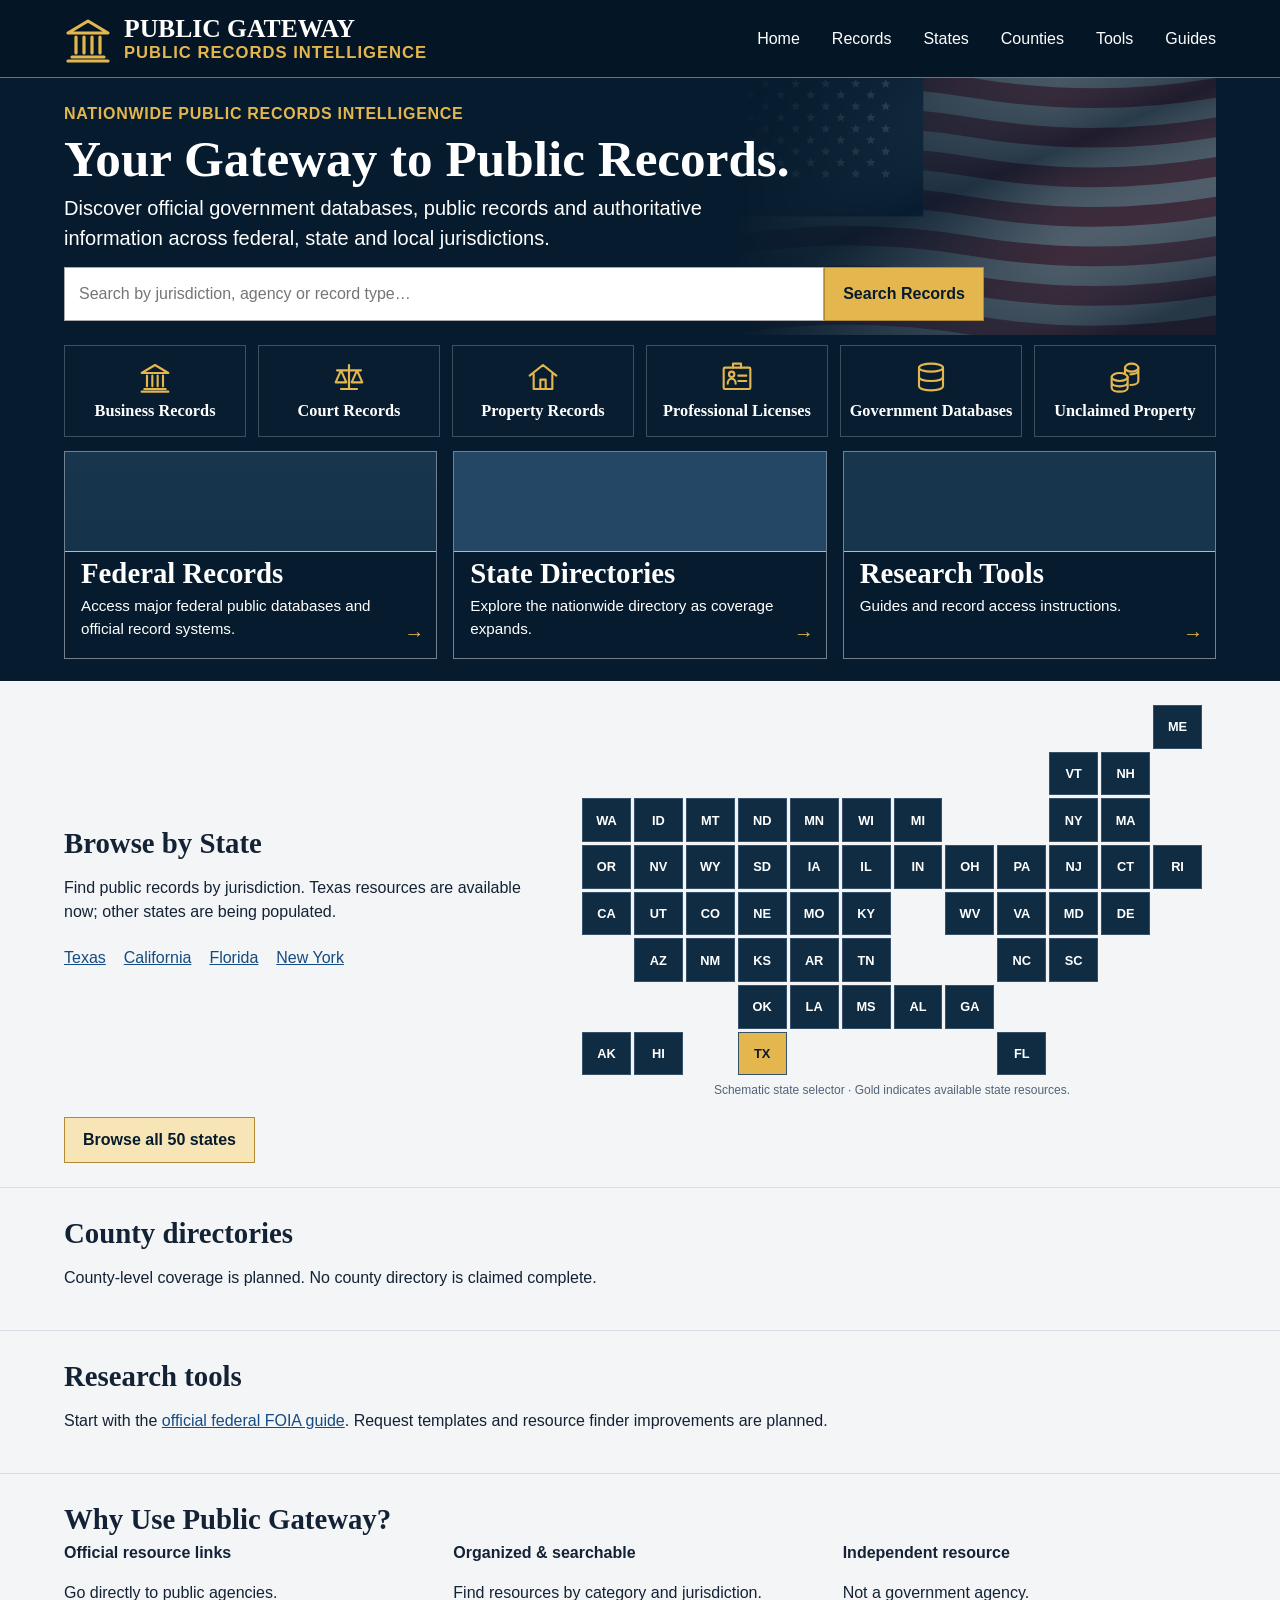
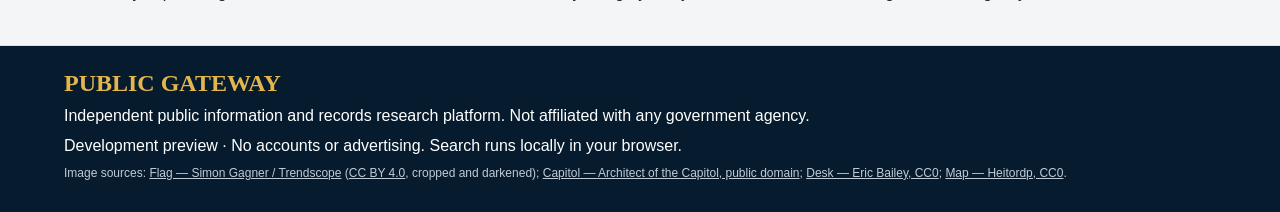
==== commit bbe01c35: "Add clickable map of all 50 states with honest coverage indicators" ====
--- a/index.html
+++ b/index.html
@@ -1 +1 @@
-<!doctype html><html lang="en"><head><meta charset="utf-8"><meta name="viewport" content="width=device-width,initial-scale=1"><meta name="description" content="Find official federal and Texas public records resources. Independent public information directory."><title>Public Gateway | Public Records Intelligence</title><link rel="stylesheet" href="style.css?v=6"></head><body><header><a class="brand" href="./"><span class="logo" aria-hidden="true"><svg viewBox="0 0 24 24" fill="none" stroke="currentColor" stroke-width="1.6" stroke-linejoin="round" stroke-linecap="round" aria-hidden="true"><path d="M2 9 12 3l10 6H2Zm2 12h16M2 23h20M6 11v8m4-8v8m4-8v8m4-8v8"/></svg></span><span>PUBLIC GATEWAY<small>PUBLIC RECORDS INTELLIGENCE</small></span></a><nav aria-label="Main navigation"><a href="./">Home</a><a href="records.html">Records</a><a href="#states">States</a><a href="#counties">Counties</a><a href="#tools">Tools</a><a href="#guide">Guides</a></nav></header><main><section class="dark"><div class="hero"><div class="flag" aria-hidden="true"></div><div class="hero-content"><p class="eyebrow">NATIONWIDE PUBLIC RECORDS INTELLIGENCE</p><h1>Your Gateway to Public Records.</h1><p class="intro">Discover official government databases, public records and authoritative information across federal, state and local jurisdictions.</p><form id="search" action="records.html" method="get"><label class="sr" for="query">Search resources</label><input name="q" id="query" placeholder="Search by jurisdiction, agency or record type…"><button>Search Records</button></form></div></div><div class="categories"><button type="button" class="category" data-category="Business Records"><span aria-hidden="true"><svg viewBox="0 0 24 24" fill="none" stroke="currentColor" stroke-width="1.6" stroke-linejoin="round" stroke-linecap="round" aria-hidden="true"><path d="M2 9 12 3l10 6H2Zm2 12h16M2 23h20M6 11v8m4-8v8m4-8v8m4-8v8"/></svg></span>Business Records</button><button type="button" class="category" data-category="Court Records"><span aria-hidden="true"><svg viewBox="0 0 24 24" fill="none" stroke="currentColor" stroke-width="1.6" stroke-linejoin="round" stroke-linecap="round" aria-hidden="true"><path d="M12 3v18m-6 0h12M3 7h18M6 7l-4 9h8L6 7Zm12 0-4 9h8l-4-9Z"/></svg></span>Court Records</button><button type="button" class="category" data-category="Property Records"><span aria-hidden="true"><svg viewBox="0 0 24 24" fill="none" stroke="currentColor" stroke-width="1.6" stroke-linejoin="round" stroke-linecap="round" aria-hidden="true"><path d="m2 11 10-8 10 8M5 10v11h14V10M10 21v-7h4v7"/></svg></span>Property Records</button><button type="button" class="category" data-category="Professional Licenses"><span aria-hidden="true"><svg viewBox="0 0 24 24" fill="none" stroke="currentColor" stroke-width="1.6" stroke-linejoin="round" stroke-linecap="round" aria-hidden="true"><rect x="2" y="5" width="20" height="16" rx="1"/><path d="M9 5V2h6v3M13 11h6m-6 4h6M5 17c0-5 6-5 6 0"/><circle cx="8" cy="10" r="2"/></svg></span>Professional Licenses</button><button type="button" class="category" data-category="Government Databases"><span aria-hidden="true"><svg viewBox="0 0 24 24" fill="none" stroke="currentColor" stroke-width="1.6" stroke-linejoin="round" stroke-linecap="round" aria-hidden="true"><ellipse cx="12" cy="5" rx="9" ry="3"/><path d="M3 5v14c0 4 18 4 18 0V5M3 12c0 4 18 4 18 0"/></svg></span>Government Databases</button><button type="button" class="category" data-category="Unclaimed Property"><span aria-hidden="true"><svg viewBox="0 0 24 24" fill="none" stroke="currentColor" stroke-width="1.6" stroke-linejoin="round" stroke-linecap="round" aria-hidden="true"><ellipse cx="8" cy="12" rx="6" ry="3"/><path d="M2 12v8c0 4 12 4 12 0v-8M2 16c0 4 12 4 12 0"/><ellipse cx="17" cy="5" rx="5" ry="3"/><path d="M12 5v4m10-4v10c0 2-3 3-6 3M16 10c3 0 6-1 6-3"/></svg></span>Unclaimed Property</button></div><div class="features"><a href="records.html?region=Federal" data-region="Federal"><div class="banner federal">★</div><h2>Federal Records</h2><p>Access major federal public databases and official record systems.</p></a><a href="#states"><div class="banner states">USA</div><h2>State Directories</h2><p>Explore the nationwide directory as coverage expands.</p></a><a href="#tools"><div class="banner tools">▤</div><h2>Research Tools</h2><p>Guides and record access instructions.</p></a></div></section><section class="light" id="states"><div class="state-overview"><div><h2>Browse by State</h2><p>Find public records by jurisdiction. Texas resources are available now; other states are being populated.</p><div class="state-links"><a href="records.html?region=Texas">Texas</a><a href="records.html?region=California">California</a><a href="records.html?region=Florida">Florida</a><a href="records.html?region=New%20York">New York</a></div></div><img src="https://upload.wikimedia.org/wikipedia/commons/1/1a/Blank_US_Map_%28states_only%29.svg" alt="Map of the United States showing state boundaries" loading="lazy"></div><details class="state-disclosure"><summary>Browse all 50 states</summary><div class="state-list"><a href="records.html?region=Alabama">Alabama</a><a href="records.html?region=Alaska">Alaska</a><a href="records.html?region=Arizona">Arizona</a><a href="records.html?region=Arkansas">Arkansas</a><a href="records.html?region=California">California</a><a href="records.html?region=Colorado">Colorado</a><a href="records.html?region=Connecticut">Connecticut</a><a href="records.html?region=Delaware">Delaware</a><a href="records.html?region=Florida">Florida</a><a href="records.html?region=Georgia">Georgia</a><a href="records.html?region=Hawaii">Hawaii</a><a href="records.html?region=Idaho">Idaho</a><a href="records.html?region=Illinois">Illinois</a><a href="records.html?region=Indiana">Indiana</a><a href="records.html?region=Iowa">Iowa</a><a href="records.html?region=Kansas">Kansas</a><a href="records.html?region=Kentucky">Kentucky</a><a href="records.html?region=Louisiana">Louisiana</a><a href="records.html?region=Maine">Maine</a><a href="records.html?region=Maryland">Maryland</a><a href="records.html?region=Massachusetts">Massachusetts</a><a href="records.html?region=Michigan">Michigan</a><a href="records.html?region=Minnesota">Minnesota</a><a href="records.html?region=Mississippi">Mississippi</a><a href="records.html?region=Missouri">Missouri</a><a href="records.html?region=Montana">Montana</a><a href="records.html?region=Nebraska">Nebraska</a><a href="records.html?region=Nevada">Nevada</a><a href="records.html?region=New%20Hampshire">New Hampshire</a><a href="records.html?region=New%20Jersey">New Jersey</a><a href="records.html?region=New%20Mexico">New Mexico</a><a href="records.html?region=New%20York">New York</a><a href="records.html?region=North%20Carolina">North Carolina</a><a href="records.html?region=North%20Dakota">North Dakota</a><a href="records.html?region=Ohio">Ohio</a><a href="records.html?region=Oklahoma">Oklahoma</a><a href="records.html?region=Oregon">Oregon</a><a href="records.html?region=Pennsylvania">Pennsylvania</a><a href="records.html?region=Rhode%20Island">Rhode Island</a><a href="records.html?region=South%20Carolina">South Carolina</a><a href="records.html?region=South%20Dakota">South Dakota</a><a href="records.html?region=Tennessee">Tennessee</a><button data-region="Texas">Texas</button><a href="records.html?region=Utah">Utah</a><a href="records.html?region=Vermont">Vermont</a><a href="records.html?region=Virginia">Virginia</a><a href="records.html?region=Washington">Washington</a><a href="records.html?region=West%20Virginia">West Virginia</a><a href="records.html?region=Wisconsin">Wisconsin</a><a href="records.html?region=Wyoming">Wyoming</a></div></details></section><section class="light" id="counties"><h2>County directories</h2><p>County-level coverage is planned. No county directory is claimed complete.</p></section><section class="light" id="tools"><h2>Research tools</h2><p>Start with the <a href="https://www.foia.gov/">official federal FOIA guide</a>. Request templates and resource finder improvements are planned.</p></section><section class="light" id="guide"><h2>Why Use Public Gateway?</h2><div class="benefits"><div><b>Official resource links</b><p>Go directly to public agencies.</p></div><div><b>Organized &amp; searchable</b><p>Find resources by category and jurisdiction.</p></div><div><b>Independent resource</b><p>Not a government agency.</p></div></div></section></main><footer><strong>PUBLIC GATEWAY</strong><p>Independent public information and records research platform. Not affiliated with any government agency.</p><p>Development preview · No accounts or advertising. Search runs locally in your browser.</p><p class="credits">Image sources: <a href="https://commons.wikimedia.org/wiki/File:Close_up_of_American_Flag_Waving.jpg">Flag — Simon Gagner / Trendscope</a> (<a href="https://creativecommons.org/licenses/by/4.0/">CC BY 4.0</a>, cropped and darkened); <a href="https://commons.wikimedia.org/wiki/File:United_States_Capitol_-_west_front.jpg">Capitol — Architect of the Capitol, public domain</a>; <a href="https://commons.wikimedia.org/wiki/File:Laptop_picture_with_notepad.jpg">Desk — Eric Bailey, CC0</a>; <a href="https://commons.wikimedia.org/wiki/File:Blank_US_Map_(states_only).svg">Map — Heitordp, CC0</a>.</p></footer><script src="home.js?v=4"></script></body></html>+<!doctype html><html lang="en"><head><meta charset="utf-8"><meta name="viewport" content="width=device-width,initial-scale=1"><meta name="description" content="Find official federal and Texas public records resources. Independent public information directory."><title>Public Gateway | Public Records Intelligence</title><link rel="stylesheet" href="style.css?v=7"></head><body><header><a class="brand" href="./"><span class="logo" aria-hidden="true"><svg viewBox="0 0 24 24" fill="none" stroke="currentColor" stroke-width="1.6" stroke-linejoin="round" stroke-linecap="round" aria-hidden="true"><path d="M2 9 12 3l10 6H2Zm2 12h16M2 23h20M6 11v8m4-8v8m4-8v8m4-8v8"/></svg></span><span>PUBLIC GATEWAY<small>PUBLIC RECORDS INTELLIGENCE</small></span></a><nav aria-label="Main navigation"><a href="./">Home</a><a href="records.html">Records</a><a href="#states">States</a><a href="#counties">Counties</a><a href="#tools">Tools</a><a href="#guide">Guides</a></nav></header><main><section class="dark"><div class="hero"><div class="flag" aria-hidden="true"></div><div class="hero-content"><p class="eyebrow">NATIONWIDE PUBLIC RECORDS INTELLIGENCE</p><h1>Your Gateway to Public Records.</h1><p class="intro">Discover official government databases, public records and authoritative information across federal, state and local jurisdictions.</p><form id="search" action="records.html" method="get"><label class="sr" for="query">Search resources</label><input name="q" id="query" placeholder="Search by jurisdiction, agency or record type…"><button>Search Records</button></form></div></div><div class="categories"><button type="button" class="category" data-category="Business Records"><span aria-hidden="true"><svg viewBox="0 0 24 24" fill="none" stroke="currentColor" stroke-width="1.6" stroke-linejoin="round" stroke-linecap="round" aria-hidden="true"><path d="M2 9 12 3l10 6H2Zm2 12h16M2 23h20M6 11v8m4-8v8m4-8v8m4-8v8"/></svg></span>Business Records</button><button type="button" class="category" data-category="Court Records"><span aria-hidden="true"><svg viewBox="0 0 24 24" fill="none" stroke="currentColor" stroke-width="1.6" stroke-linejoin="round" stroke-linecap="round" aria-hidden="true"><path d="M12 3v18m-6 0h12M3 7h18M6 7l-4 9h8L6 7Zm12 0-4 9h8l-4-9Z"/></svg></span>Court Records</button><button type="button" class="category" data-category="Property Records"><span aria-hidden="true"><svg viewBox="0 0 24 24" fill="none" stroke="currentColor" stroke-width="1.6" stroke-linejoin="round" stroke-linecap="round" aria-hidden="true"><path d="m2 11 10-8 10 8M5 10v11h14V10M10 21v-7h4v7"/></svg></span>Property Records</button><button type="button" class="category" data-category="Professional Licenses"><span aria-hidden="true"><svg viewBox="0 0 24 24" fill="none" stroke="currentColor" stroke-width="1.6" stroke-linejoin="round" stroke-linecap="round" aria-hidden="true"><rect x="2" y="5" width="20" height="16" rx="1"/><path d="M9 5V2h6v3M13 11h6m-6 4h6M5 17c0-5 6-5 6 0"/><circle cx="8" cy="10" r="2"/></svg></span>Professional Licenses</button><button type="button" class="category" data-category="Government Databases"><span aria-hidden="true"><svg viewBox="0 0 24 24" fill="none" stroke="currentColor" stroke-width="1.6" stroke-linejoin="round" stroke-linecap="round" aria-hidden="true"><ellipse cx="12" cy="5" rx="9" ry="3"/><path d="M3 5v14c0 4 18 4 18 0V5M3 12c0 4 18 4 18 0"/></svg></span>Government Databases</button><button type="button" class="category" data-category="Unclaimed Property"><span aria-hidden="true"><svg viewBox="0 0 24 24" fill="none" stroke="currentColor" stroke-width="1.6" stroke-linejoin="round" stroke-linecap="round" aria-hidden="true"><ellipse cx="8" cy="12" rx="6" ry="3"/><path d="M2 12v8c0 4 12 4 12 0v-8M2 16c0 4 12 4 12 0"/><ellipse cx="17" cy="5" rx="5" ry="3"/><path d="M12 5v4m10-4v10c0 2-3 3-6 3M16 10c3 0 6-1 6-3"/></svg></span>Unclaimed Property</button></div><div class="features"><a href="records.html?region=Federal" data-region="Federal"><div class="banner federal">★</div><h2>Federal Records</h2><p>Access major federal public databases and official record systems.</p></a><a href="#states"><div class="banner states">USA</div><h2>State Directories</h2><p>Explore the nationwide directory as coverage expands.</p></a><a href="#tools"><div class="banner tools">▤</div><h2>Research Tools</h2><p>Guides and record access instructions.</p></a></div></section><section class="light" id="states"><div class="state-overview"><div><h2>Browse by State</h2><p>Find public records by jurisdiction. Texas resources are available now; other states are being populated.</p><div class="state-links"><a href="records.html?region=Texas">Texas</a><a href="records.html?region=California">California</a><a href="records.html?region=Florida">Florida</a><a href="records.html?region=New%20York">New York</a></div></div><div class="map-wrap"><div class="tile-map" aria-label="Interactive schematic map of all 50 states"><a class="" style="grid-column:12;grid-row:1" href="records.html?region=Maine" aria-label="Maine, directory in development" title="Maine">ME</a><a class="" style="grid-column:10;grid-row:2" href="records.html?region=Vermont" aria-label="Vermont, directory in development" title="Vermont">VT</a><a class="" style="grid-column:11;grid-row:2" href="records.html?region=New%20Hampshire" aria-label="New Hampshire, directory in development" title="New Hampshire">NH</a><a class="" style="grid-column:1;grid-row:3" href="records.html?region=Washington" aria-label="Washington, directory in development" title="Washington">WA</a><a class="" style="grid-column:2;grid-row:3" href="records.html?region=Idaho" aria-label="Idaho, directory in development" title="Idaho">ID</a><a class="" style="grid-column:3;grid-row:3" href="records.html?region=Montana" aria-label="Montana, directory in development" title="Montana">MT</a><a class="" style="grid-column:4;grid-row:3" href="records.html?region=North%20Dakota" aria-label="North Dakota, directory in development" title="North Dakota">ND</a><a class="" style="grid-column:5;grid-row:3" href="records.html?region=Minnesota" aria-label="Minnesota, directory in development" title="Minnesota">MN</a><a class="" style="grid-column:6;grid-row:3" href="records.html?region=Wisconsin" aria-label="Wisconsin, directory in development" title="Wisconsin">WI</a><a class="" style="grid-column:7;grid-row:3" href="records.html?region=Michigan" aria-label="Michigan, directory in development" title="Michigan">MI</a><a class="" style="grid-column:10;grid-row:3" href="records.html?region=New%20York" aria-label="New York, directory in development" title="New York">NY</a><a class="" style="grid-column:11;grid-row:3" href="records.html?region=Massachusetts" aria-label="Massachusetts, directory in development" title="Massachusetts">MA</a><a class="" style="grid-column:1;grid-row:4" href="records.html?region=Oregon" aria-label="Oregon, directory in development" title="Oregon">OR</a><a class="" style="grid-column:2;grid-row:4" href="records.html?region=Nevada" aria-label="Nevada, directory in development" title="Nevada">NV</a><a class="" style="grid-column:3;grid-row:4" href="records.html?region=Wyoming" aria-label="Wyoming, directory in development" title="Wyoming">WY</a><a class="" style="grid-column:4;grid-row:4" href="records.html?region=South%20Dakota" aria-label="South Dakota, directory in development" title="South Dakota">SD</a><a class="" style="grid-column:5;grid-row:4" href="records.html?region=Iowa" aria-label="Iowa, directory in development" title="Iowa">IA</a><a class="" style="grid-column:6;grid-row:4" href="records.html?region=Illinois" aria-label="Illinois, directory in development" title="Illinois">IL</a><a class="" style="grid-column:7;grid-row:4" href="records.html?region=Indiana" aria-label="Indiana, directory in development" title="Indiana">IN</a><a class="" style="grid-column:8;grid-row:4" href="records.html?region=Ohio" aria-label="Ohio, directory in development" title="Ohio">OH</a><a class="" style="grid-column:9;grid-row:4" href="records.html?region=Pennsylvania" aria-label="Pennsylvania, directory in development" title="Pennsylvania">PA</a><a class="" style="grid-column:10;grid-row:4" href="records.html?region=New%20Jersey" aria-label="New Jersey, directory in development" title="New Jersey">NJ</a><a class="" style="grid-column:11;grid-row:4" href="records.html?region=Connecticut" aria-label="Connecticut, directory in development" title="Connecticut">CT</a><a class="" style="grid-column:12;grid-row:4" href="records.html?region=Rhode%20Island" aria-label="Rhode Island, directory in development" title="Rhode Island">RI</a><a class="" style="grid-column:1;grid-row:5" href="records.html?region=California" aria-label="California, directory in development" title="California">CA</a><a class="" style="grid-column:2;grid-row:5" href="records.html?region=Utah" aria-label="Utah, directory in development" title="Utah">UT</a><a class="" style="grid-column:3;grid-row:5" href="records.html?region=Colorado" aria-label="Colorado, directory in development" title="Colorado">CO</a><a class="" style="grid-column:4;grid-row:5" href="records.html?region=Nebraska" aria-label="Nebraska, directory in development" title="Nebraska">NE</a><a class="" style="grid-column:5;grid-row:5" href="records.html?region=Missouri" aria-label="Missouri, directory in development" title="Missouri">MO</a><a class="" style="grid-column:6;grid-row:5" href="records.html?region=Kentucky" aria-label="Kentucky, directory in development" title="Kentucky">KY</a><a class="" style="grid-column:8;grid-row:5" href="records.html?region=West%20Virginia" aria-label="West Virginia, directory in development" title="West Virginia">WV</a><a class="" style="grid-column:9;grid-row:5" href="records.html?region=Virginia" aria-label="Virginia, directory in development" title="Virginia">VA</a><a class="" style="grid-column:10;grid-row:5" href="records.html?region=Maryland" aria-label="Maryland, directory in development" title="Maryland">MD</a><a class="" style="grid-column:11;grid-row:5" href="records.html?region=Delaware" aria-label="Delaware, directory in development" title="Delaware">DE</a><a class="" style="grid-column:2;grid-row:6" href="records.html?region=Arizona" aria-label="Arizona, directory in development" title="Arizona">AZ</a><a class="" style="grid-column:3;grid-row:6" href="records.html?region=New%20Mexico" aria-label="New Mexico, directory in development" title="New Mexico">NM</a><a class="" style="grid-column:4;grid-row:6" href="records.html?region=Kansas" aria-label="Kansas, directory in development" title="Kansas">KS</a><a class="" style="grid-column:5;grid-row:6" href="records.html?region=Arkansas" aria-label="Arkansas, directory in development" title="Arkansas">AR</a><a class="" style="grid-column:6;grid-row:6" href="records.html?region=Tennessee" aria-label="Tennessee, directory in development" title="Tennessee">TN</a><a class="" style="grid-column:9;grid-row:6" href="records.html?region=North%20Carolina" aria-label="North Carolina, directory in development" title="North Carolina">NC</a><a class="" style="grid-column:10;grid-row:6" href="records.html?region=South%20Carolina" aria-label="South Carolina, directory in development" title="South Carolina">SC</a><a class="" style="grid-column:4;grid-row:7" href="records.html?region=Oklahoma" aria-label="Oklahoma, directory in development" title="Oklahoma">OK</a><a class="" style="grid-column:5;grid-row:7" href="records.html?region=Louisiana" aria-label="Louisiana, directory in development" title="Louisiana">LA</a><a class="" style="grid-column:6;grid-row:7" href="records.html?region=Mississippi" aria-label="Mississippi, directory in development" title="Mississippi">MS</a><a class="" style="grid-column:7;grid-row:7" href="records.html?region=Alabama" aria-label="Alabama, directory in development" title="Alabama">AL</a><a class="" style="grid-column:8;grid-row:7" href="records.html?region=Georgia" aria-label="Georgia, directory in development" title="Georgia">GA</a><a class="" style="grid-column:1;grid-row:8" href="records.html?region=Alaska" aria-label="Alaska, directory in development" title="Alaska">AK</a><a class="" style="grid-column:2;grid-row:8" href="records.html?region=Hawaii" aria-label="Hawaii, directory in development" title="Hawaii">HI</a><a class="available" style="grid-column:4;grid-row:8" href="records.html?region=Texas" aria-label="Texas, resources available" title="Texas">TX</a><a class="" style="grid-column:9;grid-row:8" href="records.html?region=Florida" aria-label="Florida, directory in development" title="Florida">FL</a></div><p class="map-note">Schematic state selector · Gold indicates available state resources.</p></div></div><details class="state-disclosure"><summary>Browse all 50 states</summary><div class="state-list"><a href="records.html?region=Alabama">Alabama</a><a href="records.html?region=Alaska">Alaska</a><a href="records.html?region=Arizona">Arizona</a><a href="records.html?region=Arkansas">Arkansas</a><a href="records.html?region=California">California</a><a href="records.html?region=Colorado">Colorado</a><a href="records.html?region=Connecticut">Connecticut</a><a href="records.html?region=Delaware">Delaware</a><a href="records.html?region=Florida">Florida</a><a href="records.html?region=Georgia">Georgia</a><a href="records.html?region=Hawaii">Hawaii</a><a href="records.html?region=Idaho">Idaho</a><a href="records.html?region=Illinois">Illinois</a><a href="records.html?region=Indiana">Indiana</a><a href="records.html?region=Iowa">Iowa</a><a href="records.html?region=Kansas">Kansas</a><a href="records.html?region=Kentucky">Kentucky</a><a href="records.html?region=Louisiana">Louisiana</a><a href="records.html?region=Maine">Maine</a><a href="records.html?region=Maryland">Maryland</a><a href="records.html?region=Massachusetts">Massachusetts</a><a href="records.html?region=Michigan">Michigan</a><a href="records.html?region=Minnesota">Minnesota</a><a href="records.html?region=Mississippi">Mississippi</a><a href="records.html?region=Missouri">Missouri</a><a href="records.html?region=Montana">Montana</a><a href="records.html?region=Nebraska">Nebraska</a><a href="records.html?region=Nevada">Nevada</a><a href="records.html?region=New%20Hampshire">New Hampshire</a><a href="records.html?region=New%20Jersey">New Jersey</a><a href="records.html?region=New%20Mexico">New Mexico</a><a href="records.html?region=New%20York">New York</a><a href="records.html?region=North%20Carolina">North Carolina</a><a href="records.html?region=North%20Dakota">North Dakota</a><a href="records.html?region=Ohio">Ohio</a><a href="records.html?region=Oklahoma">Oklahoma</a><a href="records.html?region=Oregon">Oregon</a><a href="records.html?region=Pennsylvania">Pennsylvania</a><a href="records.html?region=Rhode%20Island">Rhode Island</a><a href="records.html?region=South%20Carolina">South Carolina</a><a href="records.html?region=South%20Dakota">South Dakota</a><a href="records.html?region=Tennessee">Tennessee</a><button data-region="Texas">Texas</button><a href="records.html?region=Utah">Utah</a><a href="records.html?region=Vermont">Vermont</a><a href="records.html?region=Virginia">Virginia</a><a href="records.html?region=Washington">Washington</a><a href="records.html?region=West%20Virginia">West Virginia</a><a href="records.html?region=Wisconsin">Wisconsin</a><a href="records.html?region=Wyoming">Wyoming</a></div></details></section><section class="light" id="counties"><h2>County directories</h2><p>County-level coverage is planned. No county directory is claimed complete.</p></section><section class="light" id="tools"><h2>Research tools</h2><p>Start with the <a href="https://www.foia.gov/">official federal FOIA guide</a>. Request templates and resource finder improvements are planned.</p></section><section class="light" id="guide"><h2>Why Use Public Gateway?</h2><div class="benefits"><div><b>Official resource links</b><p>Go directly to public agencies.</p></div><div><b>Organized &amp; searchable</b><p>Find resources by category and jurisdiction.</p></div><div><b>Independent resource</b><p>Not a government agency.</p></div></div></section></main><footer><strong>PUBLIC GATEWAY</strong><p>Independent public information and records research platform. Not affiliated with any government agency.</p><p>Development preview · No accounts or advertising. Search runs locally in your browser.</p><p class="credits">Image sources: <a href="https://commons.wikimedia.org/wiki/File:Close_up_of_American_Flag_Waving.jpg">Flag — Simon Gagner / Trendscope</a> (<a href="https://creativecommons.org/licenses/by/4.0/">CC BY 4.0</a>, cropped and darkened); <a href="https://commons.wikimedia.org/wiki/File:United_States_Capitol_-_west_front.jpg">Capitol — Architect of the Capitol, public domain</a>; <a href="https://commons.wikimedia.org/wiki/File:Laptop_picture_with_notepad.jpg">Desk — Eric Bailey, CC0</a>; <a href="https://commons.wikimedia.org/wiki/File:Blank_US_Map_(states_only).svg">Map — Heitordp, CC0</a>.</p></footer><script src="home.js?v=4"></script></body></html>
--- a/style.css
+++ b/style.css
@@ -28,3 +28,6 @@
 
 /* v0.4 — photographic feature panels; local vector remains a fallback */
 .flag{background-image:url('https://upload.wikimedia.org/wikipedia/commons/d/da/Close_up_of_American_Flag_Waving.jpg'),url('assets/flag.svg');background-position:65% 45%,right top;background-size:cover;opacity:.32;mask-image:linear-gradient(90deg,transparent,#000 68%);-webkit-mask-image:linear-gradient(90deg,transparent,#000 68%)}.banner{font-size:0;background-color:#17364e;background-repeat:no-repeat;background-size:cover;background-position:center;height:100px}.banner.federal{background-image:linear-gradient(0deg,#061b2d22,#061b2d00),url('https://upload.wikimedia.org/wikipedia/commons/b/b2/United_States_Capitol_-_west_front.jpg');background-position:center 35%}.banner.states{background-image:url('https://upload.wikimedia.org/wikipedia/commons/1/1a/Blank_US_Map_%28states_only%29.svg');background-size:contain;background-color:#254766}.banner.tools{background-image:url('https://upload.wikimedia.org/wikipedia/commons/0/06/Laptop_picture_with_notepad.jpg');background-position:center 65%}.state-overview{display:grid;grid-template-columns:1fr 1fr;align-items:center;gap:24px}.state-overview img{width:100%;max-height:190px;object-fit:contain}.state-links{display:flex;flex-wrap:wrap;gap:8px 18px;margin:12px 0}.state-links a{padding:6px 0}.credits{font-size:.75rem;color:#c1cbd5}footer .credits a{color:inherit}@media(max-width:600px){.flag{opacity:.23;width:58%;height:150px}.banner{height:100%;min-height:87px}.features a{grid-template-columns:88px minmax(0,1fr)}.state-overview{grid-template-columns:1fr;gap:8px}.state-overview img{max-height:150px}.state-links{gap:4px 14px}}
+
+/* Accessible, self-contained state tile map; geographic outlines planned. */
+.tile-map{display:grid;grid-template-columns:repeat(12,minmax(0,1fr));grid-template-rows:repeat(8,1fr);gap:3px;width:100%;max-width:620px;margin:auto}.tile-map a{display:grid;place-items:center;aspect-ratio:1.12;background:#102c43;color:white;text-decoration:none;font-size:clamp(9px,1vw,14px);font-weight:600;border:1px solid #38516a}.tile-map a.available{background:#e4b64e;color:#061b2d}.tile-map a:hover,.tile-map a:focus-visible{background:#d4a84a;color:#061b2d}.map-note{font-size:.75rem;color:#536477;text-align:center;margin:6px 0}.state-overview{grid-template-columns:1fr 1.35fr}@media(max-width:600px){.state-overview{grid-template-columns:1fr}.tile-map{gap:2px}.tile-map a{font-size:10px}}
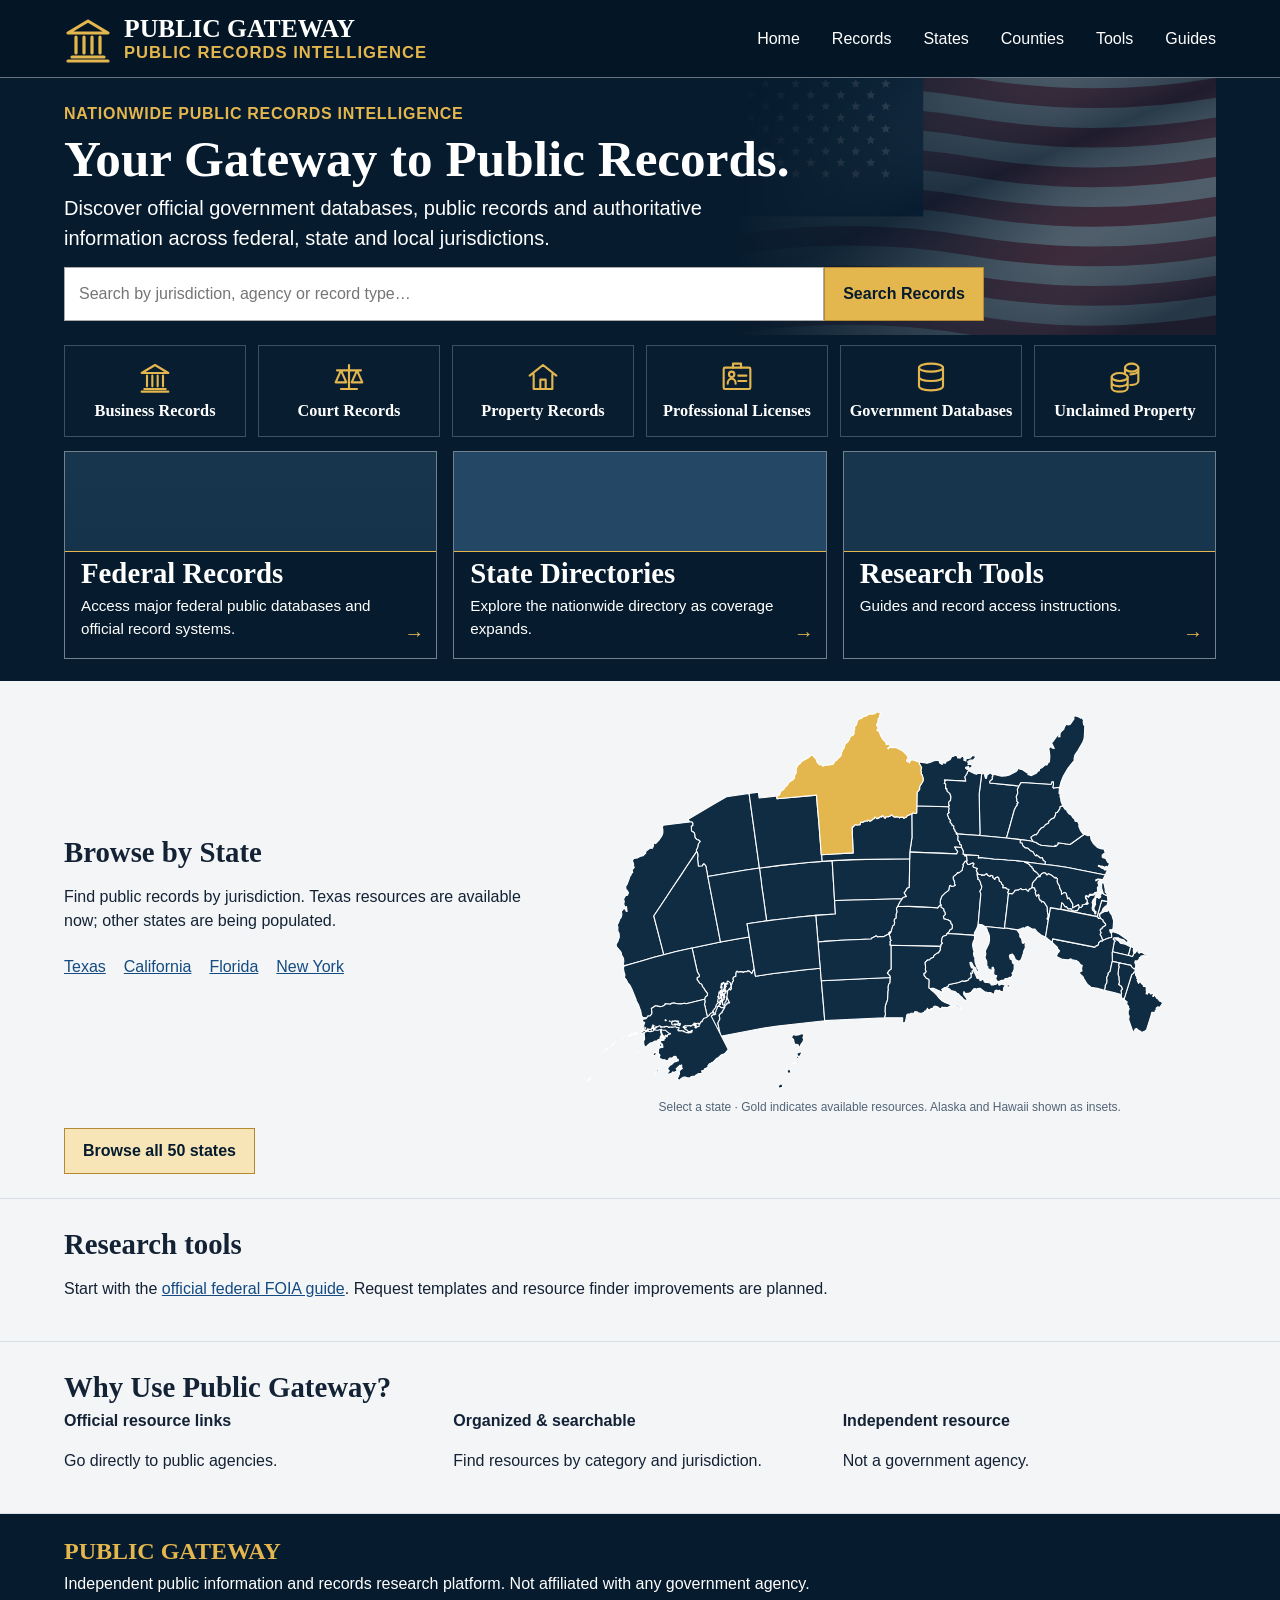
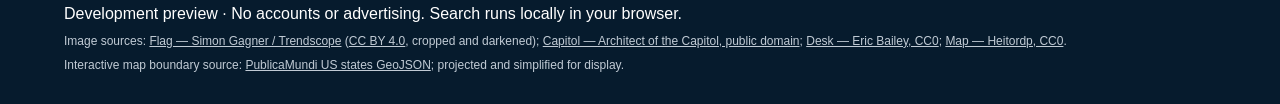
==== commit 69d66fef: "Replace tile map with clickable geographic state outlines" ====
--- a/index.html
+++ b/index.html
@@ -1 +1 @@
-<!doctype html><html lang="en"><head><meta charset="utf-8"><meta name="viewport" content="width=device-width,initial-scale=1"><meta name="description" content="Find official federal and Texas public records resources. Independent public information directory."><title>Public Gateway | Public Records Intelligence</title><link rel="stylesheet" href="style.css?v=7"></head><body><header><a class="brand" href="./"><span class="logo" aria-hidden="true"><svg viewBox="0 0 24 24" fill="none" stroke="currentColor" stroke-width="1.6" stroke-linejoin="round" stroke-linecap="round" aria-hidden="true"><path d="M2 9 12 3l10 6H2Zm2 12h16M2 23h20M6 11v8m4-8v8m4-8v8m4-8v8"/></svg></span><span>PUBLIC GATEWAY<small>PUBLIC RECORDS INTELLIGENCE</small></span></a><nav aria-label="Main navigation"><a href="./">Home</a><a href="records.html">Records</a><a href="#states">States</a><a href="#counties">Counties</a><a href="#tools">Tools</a><a href="#guide">Guides</a></nav></header><main><section class="dark"><div class="hero"><div class="flag" aria-hidden="true"></div><div class="hero-content"><p class="eyebrow">NATIONWIDE PUBLIC RECORDS INTELLIGENCE</p><h1>Your Gateway to Public Records.</h1><p class="intro">Discover official government databases, public records and authoritative information across federal, state and local jurisdictions.</p><form id="search" action="records.html" method="get"><label class="sr" for="query">Search resources</label><input name="q" id="query" placeholder="Search by jurisdiction, agency or record type…"><button>Search Records</button></form></div></div><div class="categories"><button type="button" class="category" data-category="Business Records"><span aria-hidden="true"><svg viewBox="0 0 24 24" fill="none" stroke="currentColor" stroke-width="1.6" stroke-linejoin="round" stroke-linecap="round" aria-hidden="true"><path d="M2 9 12 3l10 6H2Zm2 12h16M2 23h20M6 11v8m4-8v8m4-8v8m4-8v8"/></svg></span>Business Records</button><button type="button" class="category" data-category="Court Records"><span aria-hidden="true"><svg viewBox="0 0 24 24" fill="none" stroke="currentColor" stroke-width="1.6" stroke-linejoin="round" stroke-linecap="round" aria-hidden="true"><path d="M12 3v18m-6 0h12M3 7h18M6 7l-4 9h8L6 7Zm12 0-4 9h8l-4-9Z"/></svg></span>Court Records</button><button type="button" class="category" data-category="Property Records"><span aria-hidden="true"><svg viewBox="0 0 24 24" fill="none" stroke="currentColor" stroke-width="1.6" stroke-linejoin="round" stroke-linecap="round" aria-hidden="true"><path d="m2 11 10-8 10 8M5 10v11h14V10M10 21v-7h4v7"/></svg></span>Property Records</button><button type="button" class="category" data-category="Professional Licenses"><span aria-hidden="true"><svg viewBox="0 0 24 24" fill="none" stroke="currentColor" stroke-width="1.6" stroke-linejoin="round" stroke-linecap="round" aria-hidden="true"><rect x="2" y="5" width="20" height="16" rx="1"/><path d="M9 5V2h6v3M13 11h6m-6 4h6M5 17c0-5 6-5 6 0"/><circle cx="8" cy="10" r="2"/></svg></span>Professional Licenses</button><button type="button" class="category" data-category="Government Databases"><span aria-hidden="true"><svg viewBox="0 0 24 24" fill="none" stroke="currentColor" stroke-width="1.6" stroke-linejoin="round" stroke-linecap="round" aria-hidden="true"><ellipse cx="12" cy="5" rx="9" ry="3"/><path d="M3 5v14c0 4 18 4 18 0V5M3 12c0 4 18 4 18 0"/></svg></span>Government Databases</button><button type="button" class="category" data-category="Unclaimed Property"><span aria-hidden="true"><svg viewBox="0 0 24 24" fill="none" stroke="currentColor" stroke-width="1.6" stroke-linejoin="round" stroke-linecap="round" aria-hidden="true"><ellipse cx="8" cy="12" rx="6" ry="3"/><path d="M2 12v8c0 4 12 4 12 0v-8M2 16c0 4 12 4 12 0"/><ellipse cx="17" cy="5" rx="5" ry="3"/><path d="M12 5v4m10-4v10c0 2-3 3-6 3M16 10c3 0 6-1 6-3"/></svg></span>Unclaimed Property</button></div><div class="features"><a href="records.html?region=Federal" data-region="Federal"><div class="banner federal">★</div><h2>Federal Records</h2><p>Access major federal public databases and official record systems.</p></a><a href="#states"><div class="banner states">USA</div><h2>State Directories</h2><p>Explore the nationwide directory as coverage expands.</p></a><a href="#tools"><div class="banner tools">▤</div><h2>Research Tools</h2><p>Guides and record access instructions.</p></a></div></section><section class="light" id="states"><div class="state-overview"><div><h2>Browse by State</h2><p>Find public records by jurisdiction. Texas resources are available now; other states are being populated.</p><div class="state-links"><a href="records.html?region=Texas">Texas</a><a href="records.html?region=California">California</a><a href="records.html?region=Florida">Florida</a><a href="records.html?region=New%20York">New York</a></div></div><div class="map-wrap"><div class="tile-map" aria-label="Interactive schematic map of all 50 states"><a class="" style="grid-column:12;grid-row:1" href="records.html?region=Maine" aria-label="Maine, directory in development" title="Maine">ME</a><a class="" style="grid-column:10;grid-row:2" href="records.html?region=Vermont" aria-label="Vermont, directory in development" title="Vermont">VT</a><a class="" style="grid-column:11;grid-row:2" href="records.html?region=New%20Hampshire" aria-label="New Hampshire, directory in development" title="New Hampshire">NH</a><a class="" style="grid-column:1;grid-row:3" href="records.html?region=Washington" aria-label="Washington, directory in development" title="Washington">WA</a><a class="" style="grid-column:2;grid-row:3" href="records.html?region=Idaho" aria-label="Idaho, directory in development" title="Idaho">ID</a><a class="" style="grid-column:3;grid-row:3" href="records.html?region=Montana" aria-label="Montana, directory in development" title="Montana">MT</a><a class="" style="grid-column:4;grid-row:3" href="records.html?region=North%20Dakota" aria-label="North Dakota, directory in development" title="North Dakota">ND</a><a class="" style="grid-column:5;grid-row:3" href="records.html?region=Minnesota" aria-label="Minnesota, directory in development" title="Minnesota">MN</a><a class="" style="grid-column:6;grid-row:3" href="records.html?region=Wisconsin" aria-label="Wisconsin, directory in development" title="Wisconsin">WI</a><a class="" style="grid-column:7;grid-row:3" href="records.html?region=Michigan" aria-label="Michigan, directory in development" title="Michigan">MI</a><a class="" style="grid-column:10;grid-row:3" href="records.html?region=New%20York" aria-label="New York, directory in development" title="New York">NY</a><a class="" style="grid-column:11;grid-row:3" href="records.html?region=Massachusetts" aria-label="Massachusetts, directory in development" title="Massachusetts">MA</a><a class="" style="grid-column:1;grid-row:4" href="records.html?region=Oregon" aria-label="Oregon, directory in development" title="Oregon">OR</a><a class="" style="grid-column:2;grid-row:4" href="records.html?region=Nevada" aria-label="Nevada, directory in development" title="Nevada">NV</a><a class="" style="grid-column:3;grid-row:4" href="records.html?region=Wyoming" aria-label="Wyoming, directory in development" title="Wyoming">WY</a><a class="" style="grid-column:4;grid-row:4" href="records.html?region=South%20Dakota" aria-label="South Dakota, directory in development" title="South Dakota">SD</a><a class="" style="grid-column:5;grid-row:4" href="records.html?region=Iowa" aria-label="Iowa, directory in development" title="Iowa">IA</a><a class="" style="grid-column:6;grid-row:4" href="records.html?region=Illinois" aria-label="Illinois, directory in development" title="Illinois">IL</a><a class="" style="grid-column:7;grid-row:4" href="records.html?region=Indiana" aria-label="Indiana, directory in development" title="Indiana">IN</a><a class="" style="grid-column:8;grid-row:4" href="records.html?region=Ohio" aria-label="Ohio, directory in development" title="Ohio">OH</a><a class="" style="grid-column:9;grid-row:4" href="records.html?region=Pennsylvania" aria-label="Pennsylvania, directory in development" title="Pennsylvania">PA</a><a class="" style="grid-column:10;grid-row:4" href="records.html?region=New%20Jersey" aria-label="New Jersey, directory in development" title="New Jersey">NJ</a><a class="" style="grid-column:11;grid-row:4" href="records.html?region=Connecticut" aria-label="Connecticut, directory in development" title="Connecticut">CT</a><a class="" style="grid-column:12;grid-row:4" href="records.html?region=Rhode%20Island" aria-label="Rhode Island, directory in development" title="Rhode Island">RI</a><a class="" style="grid-column:1;grid-row:5" href="records.html?region=California" aria-label="California, directory in development" title="California">CA</a><a class="" style="grid-column:2;grid-row:5" href="records.html?region=Utah" aria-label="Utah, directory in development" title="Utah">UT</a><a class="" style="grid-column:3;grid-row:5" href="records.html?region=Colorado" aria-label="Colorado, directory in development" title="Colorado">CO</a><a class="" style="grid-column:4;grid-row:5" href="records.html?region=Nebraska" aria-label="Nebraska, directory in development" title="Nebraska">NE</a><a class="" style="grid-column:5;grid-row:5" href="records.html?region=Missouri" aria-label="Missouri, directory in development" title="Missouri">MO</a><a class="" style="grid-column:6;grid-row:5" href="records.html?region=Kentucky" aria-label="Kentucky, directory in development" title="Kentucky">KY</a><a class="" style="grid-column:8;grid-row:5" href="records.html?region=West%20Virginia" aria-label="West Virginia, directory in development" title="West Virginia">WV</a><a class="" style="grid-column:9;grid-row:5" href="records.html?region=Virginia" aria-label="Virginia, directory in development" title="Virginia">VA</a><a class="" style="grid-column:10;grid-row:5" href="records.html?region=Maryland" aria-label="Maryland, directory in development" title="Maryland">MD</a><a class="" style="grid-column:11;grid-row:5" href="records.html?region=Delaware" aria-label="Delaware, directory in development" title="Delaware">DE</a><a class="" style="grid-column:2;grid-row:6" href="records.html?region=Arizona" aria-label="Arizona, directory in development" title="Arizona">AZ</a><a class="" style="grid-column:3;grid-row:6" href="records.html?region=New%20Mexico" aria-label="New Mexico, directory in development" title="New Mexico">NM</a><a class="" style="grid-column:4;grid-row:6" href="records.html?region=Kansas" aria-label="Kansas, directory in development" title="Kansas">KS</a><a class="" style="grid-column:5;grid-row:6" href="records.html?region=Arkansas" aria-label="Arkansas, directory in development" title="Arkansas">AR</a><a class="" style="grid-column:6;grid-row:6" href="records.html?region=Tennessee" aria-label="Tennessee, directory in development" title="Tennessee">TN</a><a class="" style="grid-column:9;grid-row:6" href="records.html?region=North%20Carolina" aria-label="North Carolina, directory in development" title="North Carolina">NC</a><a class="" style="grid-column:10;grid-row:6" href="records.html?region=South%20Carolina" aria-label="South Carolina, directory in development" title="South Carolina">SC</a><a class="" style="grid-column:4;grid-row:7" href="records.html?region=Oklahoma" aria-label="Oklahoma, directory in development" title="Oklahoma">OK</a><a class="" style="grid-column:5;grid-row:7" href="records.html?region=Louisiana" aria-label="Louisiana, directory in development" title="Louisiana">LA</a><a class="" style="grid-column:6;grid-row:7" href="records.html?region=Mississippi" aria-label="Mississippi, directory in development" title="Mississippi">MS</a><a class="" style="grid-column:7;grid-row:7" href="records.html?region=Alabama" aria-label="Alabama, directory in development" title="Alabama">AL</a><a class="" style="grid-column:8;grid-row:7" href="records.html?region=Georgia" aria-label="Georgia, directory in development" title="Georgia">GA</a><a class="" style="grid-column:1;grid-row:8" href="records.html?region=Alaska" aria-label="Alaska, directory in development" title="Alaska">AK</a><a class="" style="grid-column:2;grid-row:8" href="records.html?region=Hawaii" aria-label="Hawaii, directory in development" title="Hawaii">HI</a><a class="available" style="grid-column:4;grid-row:8" href="records.html?region=Texas" aria-label="Texas, resources available" title="Texas">TX</a><a class="" style="grid-column:9;grid-row:8" href="records.html?region=Florida" aria-label="Florida, directory in development" title="Florida">FL</a></div><p class="map-note">Schematic state selector · Gold indicates available state resources.</p></div></div><details class="state-disclosure"><summary>Browse all 50 states</summary><div class="state-list"><a href="records.html?region=Alabama">Alabama</a><a href="records.html?region=Alaska">Alaska</a><a href="records.html?region=Arizona">Arizona</a><a href="records.html?region=Arkansas">Arkansas</a><a href="records.html?region=California">California</a><a href="records.html?region=Colorado">Colorado</a><a href="records.html?region=Connecticut">Connecticut</a><a href="records.html?region=Delaware">Delaware</a><a href="records.html?region=Florida">Florida</a><a href="records.html?region=Georgia">Georgia</a><a href="records.html?region=Hawaii">Hawaii</a><a href="records.html?region=Idaho">Idaho</a><a href="records.html?region=Illinois">Illinois</a><a href="records.html?region=Indiana">Indiana</a><a href="records.html?region=Iowa">Iowa</a><a href="records.html?region=Kansas">Kansas</a><a href="records.html?region=Kentucky">Kentucky</a><a href="records.html?region=Louisiana">Louisiana</a><a href="records.html?region=Maine">Maine</a><a href="records.html?region=Maryland">Maryland</a><a href="records.html?region=Massachusetts">Massachusetts</a><a href="records.html?region=Michigan">Michigan</a><a href="records.html?region=Minnesota">Minnesota</a><a href="records.html?region=Mississippi">Mississippi</a><a href="records.html?region=Missouri">Missouri</a><a href="records.html?region=Montana">Montana</a><a href="records.html?region=Nebraska">Nebraska</a><a href="records.html?region=Nevada">Nevada</a><a href="records.html?region=New%20Hampshire">New Hampshire</a><a href="records.html?region=New%20Jersey">New Jersey</a><a href="records.html?region=New%20Mexico">New Mexico</a><a href="records.html?region=New%20York">New York</a><a href="records.html?region=North%20Carolina">North Carolina</a><a href="records.html?region=North%20Dakota">North Dakota</a><a href="records.html?region=Ohio">Ohio</a><a href="records.html?region=Oklahoma">Oklahoma</a><a href="records.html?region=Oregon">Oregon</a><a href="records.html?region=Pennsylvania">Pennsylvania</a><a href="records.html?region=Rhode%20Island">Rhode Island</a><a href="records.html?region=South%20Carolina">South Carolina</a><a href="records.html?region=South%20Dakota">South Dakota</a><a href="records.html?region=Tennessee">Tennessee</a><button data-region="Texas">Texas</button><a href="records.html?region=Utah">Utah</a><a href="records.html?region=Vermont">Vermont</a><a href="records.html?region=Virginia">Virginia</a><a href="records.html?region=Washington">Washington</a><a href="records.html?region=West%20Virginia">West Virginia</a><a href="records.html?region=Wisconsin">Wisconsin</a><a href="records.html?region=Wyoming">Wyoming</a></div></details></section><section class="light" id="counties"><h2>County directories</h2><p>County-level coverage is planned. No county directory is claimed complete.</p></section><section class="light" id="tools"><h2>Research tools</h2><p>Start with the <a href="https://www.foia.gov/">official federal FOIA guide</a>. Request templates and resource finder improvements are planned.</p></section><section class="light" id="guide"><h2>Why Use Public Gateway?</h2><div class="benefits"><div><b>Official resource links</b><p>Go directly to public agencies.</p></div><div><b>Organized &amp; searchable</b><p>Find resources by category and jurisdiction.</p></div><div><b>Independent resource</b><p>Not a government agency.</p></div></div></section></main><footer><strong>PUBLIC GATEWAY</strong><p>Independent public information and records research platform. Not affiliated with any government agency.</p><p>Development preview · No accounts or advertising. Search runs locally in your browser.</p><p class="credits">Image sources: <a href="https://commons.wikimedia.org/wiki/File:Close_up_of_American_Flag_Waving.jpg">Flag — Simon Gagner / Trendscope</a> (<a href="https://creativecommons.org/licenses/by/4.0/">CC BY 4.0</a>, cropped and darkened); <a href="https://commons.wikimedia.org/wiki/File:United_States_Capitol_-_west_front.jpg">Capitol — Architect of the Capitol, public domain</a>; <a href="https://commons.wikimedia.org/wiki/File:Laptop_picture_with_notepad.jpg">Desk — Eric Bailey, CC0</a>; <a href="https://commons.wikimedia.org/wiki/File:Blank_US_Map_(states_only).svg">Map — Heitordp, CC0</a>.</p></footer><script src="home.js?v=4"></script></body></html>+<!doctype html><html lang="en"><head><meta charset="utf-8"><meta name="viewport" content="width=device-width,initial-scale=1"><meta name="description" content="Find official federal and Texas public records resources. Independent public information directory."><title>Public Gateway | Public Records Intelligence</title><link rel="stylesheet" href="style.css?v=8"></head><body><header><a class="brand" href="./"><span class="logo" aria-hidden="true"><svg viewBox="0 0 24 24" fill="none" stroke="currentColor" stroke-width="1.6" stroke-linejoin="round" stroke-linecap="round" aria-hidden="true"><path d="M2 9 12 3l10 6H2Zm2 12h16M2 23h20M6 11v8m4-8v8m4-8v8m4-8v8"/></svg></span><span>PUBLIC GATEWAY<small>PUBLIC RECORDS INTELLIGENCE</small></span></a><nav aria-label="Main navigation"><a href="./">Home</a><a href="records.html">Records</a><a href="#states">States</a><a href="counties.html">Counties</a><a href="#tools">Tools</a><a href="#guide">Guides</a></nav></header><main><section class="dark"><div class="hero"><div class="flag" aria-hidden="true"></div><div class="hero-content"><p class="eyebrow">NATIONWIDE PUBLIC RECORDS INTELLIGENCE</p><h1>Your Gateway to Public Records.</h1><p class="intro">Discover official government databases, public records and authoritative information across federal, state and local jurisdictions.</p><form id="search" action="records.html" method="get"><label class="sr" for="query">Search resources</label><input name="q" id="query" placeholder="Search by jurisdiction, agency or record type…"><button>Search Records</button></form></div></div><div class="categories"><button type="button" class="category" data-category="Business Records"><span aria-hidden="true"><svg viewBox="0 0 24 24" fill="none" stroke="currentColor" stroke-width="1.6" stroke-linejoin="round" stroke-linecap="round" aria-hidden="true"><path d="M2 9 12 3l10 6H2Zm2 12h16M2 23h20M6 11v8m4-8v8m4-8v8m4-8v8"/></svg></span>Business Records</button><button type="button" class="category" data-category="Court Records"><span aria-hidden="true"><svg viewBox="0 0 24 24" fill="none" stroke="currentColor" stroke-width="1.6" stroke-linejoin="round" stroke-linecap="round" aria-hidden="true"><path d="M12 3v18m-6 0h12M3 7h18M6 7l-4 9h8L6 7Zm12 0-4 9h8l-4-9Z"/></svg></span>Court Records</button><button type="button" class="category" data-category="Property Records"><span aria-hidden="true"><svg viewBox="0 0 24 24" fill="none" stroke="currentColor" stroke-width="1.6" stroke-linejoin="round" stroke-linecap="round" aria-hidden="true"><path d="m2 11 10-8 10 8M5 10v11h14V10M10 21v-7h4v7"/></svg></span>Property Records</button><button type="button" class="category" data-category="Professional Licenses"><span aria-hidden="true"><svg viewBox="0 0 24 24" fill="none" stroke="currentColor" stroke-width="1.6" stroke-linejoin="round" stroke-linecap="round" aria-hidden="true"><rect x="2" y="5" width="20" height="16" rx="1"/><path d="M9 5V2h6v3M13 11h6m-6 4h6M5 17c0-5 6-5 6 0"/><circle cx="8" cy="10" r="2"/></svg></span>Professional Licenses</button><button type="button" class="category" data-category="Government Databases"><span aria-hidden="true"><svg viewBox="0 0 24 24" fill="none" stroke="currentColor" stroke-width="1.6" stroke-linejoin="round" stroke-linecap="round" aria-hidden="true"><ellipse cx="12" cy="5" rx="9" ry="3"/><path d="M3 5v14c0 4 18 4 18 0V5M3 12c0 4 18 4 18 0"/></svg></span>Government Databases</button><button type="button" class="category" data-category="Unclaimed Property"><span aria-hidden="true"><svg viewBox="0 0 24 24" fill="none" stroke="currentColor" stroke-width="1.6" stroke-linejoin="round" stroke-linecap="round" aria-hidden="true"><ellipse cx="8" cy="12" rx="6" ry="3"/><path d="M2 12v8c0 4 12 4 12 0v-8M2 16c0 4 12 4 12 0"/><ellipse cx="17" cy="5" rx="5" ry="3"/><path d="M12 5v4m10-4v10c0 2-3 3-6 3M16 10c3 0 6-1 6-3"/></svg></span>Unclaimed Property</button></div><div class="features"><a href="records.html?region=Federal" data-region="Federal"><div class="banner federal">★</div><h2>Federal Records</h2><p>Access major federal public databases and official record systems.</p></a><a href="#states"><div class="banner states">USA</div><h2>State Directories</h2><p>Explore the nationwide directory as coverage expands.</p></a><a href="#tools"><div class="banner tools">▤</div><h2>Research Tools</h2><p>Guides and record access instructions.</p></a></div></section><section class="light" id="states"><div class="state-overview"><div><h2>Browse by State</h2><p>Find public records by jurisdiction. Texas resources are available now; other states are being populated.</p><div class="state-links"><a href="records.html?region=Texas">Texas</a><a href="records.html?region=California">California</a><a href="records.html?region=Florida">Florida</a><a href="records.html?region=New%20York">New York</a></div></div><div class="map-wrap"><svg class="geo-map" viewBox="0 0 780 465" xmlns="http://www.w3.org/2000/svg" aria-label="Select a state on the United States map"><a href="records.html?region=Alabama" aria-label="Alabama, directory in development" class="" tabindex="0"><title>Alabama</title><path d="M507.7,156.9L530.1,158.9L533.9,145.5L539.3,125.9L541.3,121.7L543.1,119.3L542.7,117.7L544.3,116.9L542.3,114.7L542.6,112.7L541.7,109.9L543.6,105.3L543.1,101.1L545.1,96.9L538.5,96.1L510.3,93.3L510.0,91.2L513.3,88.4L513.0,85.8L514.2,84.6L512.4,82.1L510.6,81.4L506.9,83.7L506.2,87.5L505.2,87.9L504.1,84.8L503.9,81.9L500.4,82.4L497.4,106.5L498.0,136.8L498.4,154.3L497.0,155.9L507.7,156.9Z" fill-rule="evenodd"/></a><a href="records.html?region=Arizona" aria-label="Arizona, directory in development" class="" tabindex="0"><title>Arizona</title><path d="M234.8,194.9L222.4,105.6L195.4,109.6L180.9,118.0L149.6,136.6L151.5,139.8L154.2,139.9L155.1,141.1L155.0,144.2L153.3,144.6L153.6,150.6L156.6,152.3L157.4,154.5L157.7,158.3L159.7,160.7L161.9,161.4L163.9,163.1L161.8,165.8L160.9,170.3L159.3,173.2L159.7,175.2L160.9,177.2L161.2,180.2L160.8,183.4L161.8,192.7L166.5,192.4L167.6,190.2L168.9,190.0L170.7,192.4L173.1,205.0L216.8,197.6L234.8,194.9Z" fill-rule="evenodd"/></a><a href="records.html?region=Arkansas" aria-label="Arkansas, directory in development" class="" tabindex="0"><title>Arkansas</title><path d="M416.3,175.9L470.6,177.9L471.8,175.0L470.0,172.9L468.2,169.8L476.4,170.4L476.1,167.4L474.3,166.4L474.1,163.9L471.9,161.1L472.3,157.3L471.2,154.5L470.0,154.0L470.8,152.6L468.9,151.3L468.1,148.5L466.8,147.7L467.2,144.6L464.9,143.6L465.1,142.6L462.5,139.8L463.4,138.1L461.2,135.5L459.4,130.5L461.8,128.5L460.7,127.2L461.6,123.9L460.7,121.7L428.5,120.7L422.9,120.6L422.7,129.0L420.8,129.7L418.3,128.9L416.9,130.3L417.1,158.3L414.5,175.9L416.3,175.9Z" fill-rule="evenodd"/></a><a href="records.html?region=California" aria-label="California, directory in development" class="" tabindex="0"><title>California</title><path d="M84.2,308.6L93.8,305.9L108.8,301.5L120.5,298.4L113.6,271.7L108.5,252.2L120.3,234.5L131.7,217.3L140.9,203.6L147.6,193.4L159.7,175.2L159.3,173.2L160.9,170.3L161.8,165.8L163.9,163.1L161.9,161.4L159.7,160.7L157.7,158.3L157.4,154.5L156.6,152.3L153.6,150.6L153.3,144.6L155.0,144.2L155.1,141.1L154.2,139.9L151.5,139.8L134.0,141.9L119.8,143.6L118.7,146.0L119.4,149.2L119.3,153.3L118.1,156.4L115.0,161.1L110.7,165.7L109.5,165.0L107.7,166.1L108.3,167.6L106.9,171.2L103.7,171.3L99.1,174.9L98.8,176.9L95.8,180.1L91.8,181.0L88.8,182.9L84.5,183.5L82.9,186.1L84.5,190.3L83.9,191.2L85.2,194.1L82.6,197.2L83.3,200.4L82.1,200.9L80.8,204.1L79.6,205.1L79.4,206.9L76.5,214.5L74.8,217.0L75.7,222.1L76.5,221.4L78.2,224.1L77.2,227.3L75.0,227.5L73.0,230.7L72.5,233.0L73.3,234.7L72.6,237.6L73.7,241.6L75.9,241.0L76.6,246.9L75.5,246.5L74.5,243.8L72.0,243.9L69.8,246.8L70.4,250.6L69.5,253.9L67.6,256.4L66.9,258.8L64.6,263.7L65.6,264.7L65.5,270.3L67.0,272.9L67.3,277.5L65.6,282.6L63.5,285.8L63.8,288.7L68.7,294.5L69.9,296.6L69.9,298.5L72.3,302.8L72.7,307.2L71.8,308.6L73.3,311.8L84.2,308.6Z" fill-rule="evenodd"/></a><a href="records.html?region=Colorado" aria-label="Colorado, directory in development" class="" tabindex="0"><title>Colorado</title><path d="M256.6,256.3L282.3,253.3L302.1,251.5L325.6,249.8L324.6,233.9L321.7,186.0L309.8,186.9L293.1,188.2L261.7,191.4L254.8,192.3L234.8,194.9L237.3,213.3L237.3,215.0L239.3,228.4L243.4,258.0L256.6,256.3Z" fill-rule="evenodd"/></a><a href="records.html?region=Connecticut" aria-label="Connecticut, directory in development" class="" tabindex="0"><title>Connecticut</title><path d="M661.6,296.1L675.9,299.4L675.9,299.1L678.3,290.0L678.0,288.4L676.9,288.4L672.2,286.0L666.2,284.8L664.2,282.1L661.6,280.7L658.7,278.1L657.5,279.7L659.9,282.1L658.8,283.2L656.7,295.0L661.6,296.1Z" fill-rule="evenodd"/></a><a href="records.html?region=Delaware" aria-label="Delaware, directory in development" class="" tabindex="0"><title>Delaware</title><path d="M642.5,255.1L641.8,253.0L640.8,251.7L641.6,249.3L643.9,247.3L645.2,243.6L648.6,240.2L649.8,240.3L651.5,235.0L643.8,233.5L638.4,252.9L640.1,255.0L642.5,255.1Z" fill-rule="evenodd"/></a><a href="records.html?region=Florida" aria-label="Florida, directory in development" class="" tabindex="0"><title>Florida</title><path d="M538.5,96.1L545.1,96.9L547.5,92.6L566.0,93.8L583.4,95.0L584.5,91.8L586.1,92.1L586.2,95.4L585.3,98.2L586.4,99.6L589.6,98.8L593.4,98.7L595.2,92.1L598.1,84.8L603.7,75.4L611.4,65.7L610.7,64.8L611.8,59.9L615.3,54.8L621.2,44.4L622.6,41.0L623.1,37.5L623.7,24.5L622.4,24.0L621.7,19.8L622.4,18.6L620.1,15.3L618.9,15.8L616.5,14.2L612.0,12.8L610.5,14.2L610.7,16.6L606.4,23.0L603.8,23.8L601.7,22.6L599.4,26.1L598.5,29.2L595.1,32.2L594.0,34.4L594.0,37.8L592.3,38.2L593.0,36.3L591.6,35.6L585.9,43.3L583.9,45.2L587.2,52.0L584.5,51.3L582.9,49.1L580.7,51.9L581.9,60.8L581.4,67.9L579.5,69.4L578.6,71.6L575.9,71.8L572.3,75.1L569.7,76.3L569.2,78.6L567.4,79.3L565.6,81.7L560.0,84.4L555.6,83.1L556.1,80.7L554.6,81.0L549.3,77.4L543.3,76.0L543.2,77.7L541.6,79.6L534.0,83.5L528.8,84.9L524.2,85.0L520.5,84.3L512.4,82.1L514.2,84.6L513.0,85.8L513.3,88.4L510.0,91.2L510.3,93.3L538.5,96.1Z" fill-rule="evenodd"/></a><a href="records.html?region=Georgia" aria-label="Georgia, directory in development" class="" tabindex="0"><title>Georgia</title><path d="M561.9,163.1L559.6,159.3L559.6,157.6L564.3,154.9L565.6,155.3L568.1,152.1L568.8,150.4L571.3,147.4L574.5,145.8L576.6,143.1L580.5,141.0L580.6,139.2L583.3,136.6L587.2,134.7L588.4,132.2L589.1,128.9L591.1,128.1L593.8,124.2L594.3,121.5L597.5,120.7L595.1,114.8L595.0,112.0L594.0,109.4L594.2,106.9L592.9,105.5L593.4,98.7L589.6,98.8L586.4,99.6L585.3,98.2L586.2,95.4L586.1,92.1L584.5,91.8L583.4,95.0L566.0,93.8L547.5,92.6L545.1,96.9L543.1,101.1L543.6,105.3L541.7,109.9L542.6,112.7L542.3,114.7L544.3,116.9L542.7,117.7L543.1,119.3L541.3,121.7L539.3,125.9L533.9,145.5L530.1,158.9L546.5,160.9L555.4,161.9L561.9,163.1Z" fill-rule="evenodd"/></a><a href="records.html?region=Idaho" aria-label="Idaho, directory in development" class="" tabindex="0"><title>Idaho</title><path d="M188.4,395.9L185.1,380.2L187.5,375.2L186.7,371.0L188.3,368.7L190.3,367.6L190.3,366.5L193.4,361.5L193.6,359.7L196.0,357.6L196.0,356.5L199.1,356.0L196.4,350.6L195.4,347.0L196.1,344.4L193.8,343.1L194.2,341.3L193.4,339.7L195.4,337.7L198.5,339.3L199.9,340.8L201.5,338.9L201.0,337.6L201.5,334.5L202.7,331.0L203.8,329.6L203.2,326.7L204.2,325.1L206.5,324.6L207.0,319.3L208.1,318.2L209.5,319.4L213.0,318.7L215.8,319.6L217.2,318.6L219.9,318.9L220.3,317.9L222.6,318.1L225.7,321.0L227.0,317.9L228.7,316.0L222.6,277.2L209.7,279.3L188.2,283.2L154.2,290.4L160.5,318.7L163.1,323.4L162.5,324.9L160.4,325.6L160.1,327.9L163.6,332.9L164.9,333.2L166.5,335.2L166.6,336.7L168.3,338.3L169.6,340.8L172.8,344.9L172.4,347.2L170.1,348.8L169.2,351.8L169.8,354.5L169.0,357.5L169.4,358.7L174.0,379.2L178.3,398.1L188.4,395.9Z" fill-rule="evenodd"/></a><a href="records.html?region=Illinois" aria-label="Illinois, directory in development" class="" tabindex="0"><title>Illinois</title><path d="M459.0,273.2L480.4,274.4L491.8,275.3L491.7,272.2L493.7,268.8L496.1,263.2L499.4,225.7L498.3,222.7L500.1,219.5L500.6,216.7L499.3,214.3L499.1,212.2L497.1,208.6L495.8,208.2L496.3,206.3L495.4,205.4L495.0,201.6L495.5,200.6L494.0,198.2L495.4,195.5L490.4,193.6L490.1,191.9L491.4,189.9L490.0,188.5L485.2,190.6L483.8,190.3L482.1,187.4L482.8,186.5L480.8,186.6L477.7,190.9L478.6,192.0L477.4,195.0L477.2,197.4L473.0,200.6L471.7,200.1L470.2,202.1L466.4,205.2L466.3,207.7L468.1,211.9L467.7,213.4L468.8,215.4L467.0,216.4L464.3,216.9L463.0,215.4L462.0,216.3L460.9,221.5L456.7,224.6L452.8,228.5L451.0,233.4L450.8,236.6L451.7,238.9L451.7,241.8L455.0,243.7L455.2,246.1L456.6,247.8L456.7,250.6L454.6,252.7L455.3,255.6L459.8,256.6L463.3,258.8L463.6,261.3L465.0,262.4L465.3,265.5L464.9,267.4L462.2,268.9L461.7,270.5L459.0,273.2Z" fill-rule="evenodd"/></a><a href="records.html?region=Indiana" aria-label="Indiana, directory in development" class="" tabindex="0"><title>Indiana</title><path d="M513.9,265.7L527.6,267.2L527.7,266.2L530.0,247.3L532.5,225.2L531.6,224.4L533.1,220.2L531.0,219.9L528.9,218.1L525.7,218.5L526.2,215.4L524.3,213.8L523.7,211.7L521.7,210.7L520.9,206.6L519.6,205.4L516.7,206.6L516.1,208.4L513.6,206.1L514.0,204.4L511.3,203.5L510.3,205.0L507.4,203.1L506.5,201.4L503.2,203.5L501.6,202.8L500.5,203.8L499.6,202.6L496.5,202.2L495.5,200.6L495.0,201.6L495.4,205.4L496.3,206.3L495.8,208.2L497.1,208.6L499.1,212.2L499.3,214.3L500.6,216.7L500.1,219.5L498.3,222.7L499.4,225.7L496.1,263.2L497.4,262.2L500.9,262.6L504.2,264.7L513.9,265.7Z" fill-rule="evenodd"/></a><a href="records.html?region=Iowa" aria-label="Iowa, directory in development" class="" tabindex="0"><title>Iowa</title><path d="M449.9,288.5L451.6,288.6L451.9,286.2L453.6,284.8L452.3,282.8L452.9,279.2L453.9,276.8L458.1,275.2L459.0,273.2L461.7,270.5L462.2,268.9L464.9,267.4L465.3,265.5L465.0,262.4L463.6,261.3L463.3,258.8L459.8,256.6L455.3,255.6L454.6,252.7L456.7,250.6L456.6,247.8L455.2,246.1L455.0,243.7L451.7,241.8L451.7,238.9L450.4,239.3L447.8,242.5L446.6,242.3L429.7,241.3L413.3,240.7L399.9,240.9L398.5,243.0L399.1,247.1L398.0,250.6L398.0,254.7L396.0,256.1L395.7,258.2L396.4,260.1L395.6,262.9L394.0,264.0L391.9,271.1L389.8,274.6L390.8,277.0L391.2,280.1L392.1,281.2L390.7,282.8L391.1,285.6L390.5,286.9L392.0,287.2L449.9,288.5Z" fill-rule="evenodd"/></a><a href="records.html?region=Kansas" aria-label="Kansas, directory in development" class="" tabindex="0"><title>Kansas</title><path d="M326.4,233.7L405.4,231.6L406.6,230.1L410.5,228.9L407.8,224.3L409.4,222.7L411.3,219.0L413.9,218.2L414.4,183.8L346.1,184.8L321.7,186.0L324.6,233.9L326.4,233.7Z" fill-rule="evenodd"/></a><a href="records.html?region=Kentucky" aria-label="Kentucky, directory in development" class="" tabindex="0"><title>Kentucky</title><path d="M544.1,221.3L547.1,219.5L548.9,220.8L553.7,220.2L554.8,222.0L556.4,222.7L557.3,220.1L558.8,219.9L560.7,218.0L561.1,213.2L563.0,210.4L565.3,208.3L566.1,206.6L568.7,205.1L570.4,205.1L566.3,200.2L562.1,197.2L562.3,196.0L560.6,194.7L560.6,193.3L558.4,192.3L557.8,190.5L551.4,187.4L551.2,187.1L540.6,185.9L531.2,185.3L528.8,184.9L514.9,184.0L499.2,182.2L496.4,182.7L496.9,179.9L481.3,178.8L479.8,178.5L480.3,180.6L482.2,180.0L482.8,186.5L482.1,187.4L483.8,190.3L485.2,190.6L490.0,188.5L491.4,189.9L490.1,191.9L490.4,193.6L495.4,195.5L494.0,198.2L495.5,200.6L496.5,202.2L499.6,202.6L500.5,203.8L501.6,202.8L503.2,203.5L506.5,201.4L507.4,203.1L510.3,205.0L511.3,203.5L514.0,204.4L513.6,206.1L516.1,208.4L516.7,206.6L519.6,205.4L520.9,206.6L521.7,210.7L523.7,211.7L524.3,213.8L526.2,215.4L525.7,218.5L528.9,218.1L531.0,219.9L533.1,220.2L531.6,224.4L532.5,225.2L537.1,225.8L539.9,222.8L540.3,221.4L544.1,221.3Z" fill-rule="evenodd"/></a><a href="records.html?region=Louisiana" aria-label="Louisiana, directory in development" class="" tabindex="0"><title>Louisiana</title><path d="M428.5,120.7L460.7,121.7L462.0,119.9L461.1,119.2L461.1,116.0L463.2,114.1L463.7,109.4L462.3,105.7L459.3,103.2L458.6,99.7L457.3,99.9L457.4,94.1L455.7,93.9L456.8,90.8L455.9,89.6L481.4,91.0L480.4,85.8L482.8,82.5L483.5,79.9L485.3,78.4L481.4,75.9L481.2,74.4L484.6,73.5L485.8,76.1L488.8,73.8L488.7,71.8L487.2,70.9L484.0,71.4L484.5,70.0L483.6,67.7L486.4,65.9L490.6,65.6L492.3,63.3L493.5,63.1L491.5,60.3L489.1,60.6L486.9,63.2L481.7,64.3L481.5,67.0L479.1,66.0L479.4,63.8L478.4,61.6L476.6,61.2L475.1,63.4L471.9,63.3L471.0,60.8L468.9,60.0L466.5,61.4L464.7,61.5L462.8,65.2L459.6,66.8L458.4,66.5L457.1,69.7L453.5,69.1L453.3,71.1L449.9,69.1L450.4,67.6L447.8,66.1L443.5,66.7L438.6,68.7L435.1,69.5L427.7,68.5L426.7,67.9L425.5,69.4L428.6,75.1L427.5,78.1L428.4,79.8L427.9,82.0L429.2,83.6L430.5,87.8L430.2,91.1L426.3,97.5L426.2,100.9L423.2,104.3L422.9,120.6L428.5,120.7Z" fill-rule="evenodd"/></a><a href="records.html?region=Maine" aria-label="Maine, directory in development" class="" tabindex="0"><title>Maine</title><path d="M683.9,318.5L682.2,319.3L682.0,320.8L679.8,322.1L673.6,342.0L670.5,351.8L674.5,355.1L673.5,356.0L674.6,358.8L676.1,360.4L675.5,361.2L676.8,363.1L675.5,365.6L675.5,369.9L676.7,371.7L676.1,376.1L680.9,389.9L682.9,390.0L683.8,387.2L685.5,386.6L688.3,389.2L690.4,389.9L691.5,391.4L695.1,389.9L697.4,388.4L702.7,371.5L703.7,367.4L707.7,367.5L707.7,365.6L709.2,364.2L708.9,362.5L711.1,360.6L712.9,361.8L716.5,357.0L715.1,353.9L713.5,354.4L712.9,352.4L711.3,352.4L711.6,350.9L709.5,350.5L707.3,346.3L705.9,348.3L704.7,348.1L705.9,345.8L703.8,343.9L702.7,345.7L701.8,344.3L699.0,343.5L698.3,345.7L696.8,344.7L697.5,343.2L696.9,339.5L697.5,338.6L696.0,336.2L693.8,336.3L693.2,334.0L691.6,333.3L690.6,331.3L688.9,331.2L687.9,332.7L686.2,329.4L687.3,327.9L685.7,326.8L686.0,325.3L684.4,323.0L683.9,318.5Z" fill-rule="evenodd"/></a><a href="records.html?region=Maryland" aria-label="Maryland, directory in development" class="" tabindex="0"><title>Maryland</title><path d="M641.9,224.8L641.6,224.7L641.3,224.6L641.9,224.8ZM594.9,244.3L638.4,252.9L643.8,233.5L651.5,235.0L650.6,227.9L648.9,227.3L645.8,225.6L643.3,224.4L642.9,226.9L641.6,227.7L642.8,229.2L640.4,231.3L640.0,230.1L637.5,229.8L636.0,232.5L636.8,232.6L636.1,236.3L636.6,237.9L634.5,242.7L635.2,245.8L637.1,246.8L636.8,249.8L635.4,249.2L635.6,247.6L632.9,245.0L632.4,243.0L633.2,238.4L632.4,236.1L633.7,232.6L635.8,230.4L636.0,228.5L637.4,226.8L637.1,225.4L633.8,227.3L629.6,227.7L628.0,229.9L626.0,228.1L624.8,229.8L626.1,232.5L626.6,235.2L627.8,237.2L626.0,238.4L625.2,237.3L623.4,238.4L620.7,238.7L620.3,241.0L618.7,242.0L616.9,241.9L614.7,246.0L612.6,245.6L610.4,246.7L609.5,245.3L607.5,245.0L607.4,243.2L603.7,243.7L601.8,241.0L600.1,241.2L598.2,238.1L596.1,236.2L594.9,244.3Z" fill-rule="evenodd"/></a><a href="records.html?region=Massachusetts" aria-label="Massachusetts, directory in development" class="" tabindex="0"><title>Massachusetts</title><path d="M682.2,315.3L683.4,315.3L684.5,312.8L684.6,310.5L683.4,308.0L684.0,305.6L686.5,305.9L688.7,303.9L688.9,301.9L690.3,301.7L690.9,300.0L694.5,299.4L697.7,301.8L697.5,299.5L692.6,296.1L690.7,295.5L689.1,296.6L687.4,295.7L687.6,294.6L685.7,293.3L684.1,295.9L683.6,296.3L682.2,297.1L680.6,300.5L678.9,300.1L675.9,299.1L675.9,299.4L661.6,296.1L656.7,295.0L656.3,295.6L656.6,306.4L665.7,308.4L678.8,311.2L679.6,313.0L682.2,315.3Z" fill-rule="evenodd"/></a><a href="records.html?region=Michigan" aria-label="Michigan, directory in development" class="" tabindex="0"><title>Michigan</title><path d="M543.4,268.8L527.7,266.2L527.6,267.2L513.9,265.7L504.2,264.7L506.4,267.0L507.6,270.7L508.8,273.0L509.6,276.2L509.8,280.6L509.0,285.2L504.7,294.0L505.4,297.6L504.3,301.7L506.4,306.2L506.6,309.8L506.1,311.6L507.8,312.6L507.8,315.2L510.6,316.2L512.4,319.3L512.9,313.6L514.1,313.4L515.2,316.4L514.7,321.3L515.5,322.6L518.4,323.7L517.1,326.9L518.7,330.0L521.2,330.4L524.2,329.0L526.9,329.1L528.5,327.0L530.6,327.1L534.2,325.5L535.4,325.7L537.8,322.6L536.5,320.6L538.2,318.5L539.2,315.9L539.3,310.0L537.2,308.2L537.0,305.1L534.5,303.7L533.5,299.9L534.2,298.6L537.1,297.7L538.9,299.9L540.8,304.3L544.5,306.4L546.6,305.4L548.0,303.4L550.1,297.0L550.8,293.8L552.6,290.0L552.2,284.1L550.5,283.0L550.1,285.1L549.0,284.3L548.2,279.3L546.1,277.2L545.9,273.5L543.4,270.1L543.4,268.8ZM512.5,328.8L512.9,327.0L511.5,326.5L511.8,329.2L512.5,328.8ZM490.6,316.6L488.8,318.1L489.6,320.4L487.0,320.5L487.8,322.8L487.7,325.5L485.2,327.2L483.8,329.1L479.0,330.3L477.6,329.6L472.8,331.6L461.3,334.0L459.9,336.6L457.9,337.5L462.0,339.3L463.8,341.4L468.5,342.4L471.4,345.0L472.8,345.2L473.8,346.9L477.0,349.5L478.6,351.6L481.0,353.1L483.5,352.1L479.6,347.0L478.8,345.3L479.1,342.4L481.0,344.8L484.7,344.7L487.7,343.4L490.7,339.4L492.2,338.8L494.9,339.7L495.6,338.8L498.4,338.6L503.9,342.8L506.9,343.4L510.9,343.7L513.5,345.2L515.5,345.5L516.5,341.2L518.7,340.8L520.7,341.8L521.7,340.9L523.0,342.3L526.1,343.1L526.8,337.7L528.6,335.5L530.8,335.2L530.8,336.8L532.9,337.0L534.3,335.6L533.5,334.2L527.4,334.5L524.6,333.5L521.2,335.0L520.5,333.2L521.1,331.7L519.7,331.9L517.4,333.8L513.8,334.7L512.0,334.6L510.5,332.3L507.6,331.5L504.5,331.6L503.3,330.6L503.2,328.9L499.9,327.1L499.9,329.2L498.4,329.5L498.0,327.2L495.4,326.9L494.4,325.9L493.0,322.0L490.3,317.0L490.6,316.6ZM473.7,360.7L471.1,358.5L469.8,358.1L469.8,359.8L476.2,364.0L475.1,361.3L473.7,360.7Z" fill-rule="evenodd"/></a><a href="records.html?region=Minnesota" aria-label="Minnesota, directory in development" class="" tabindex="0"><title>Minnesota</title><path d="M440.4,338.7L439.5,339.4L437.4,338.0L437.7,328.7L437.1,327.7L434.0,326.3L431.6,322.9L431.5,320.6L432.8,320.5L434.2,318.5L433.1,316.1L433.4,313.4L432.8,307.6L435.8,304.8L438.2,304.6L439.4,303.0L442.9,301.4L443.6,299.3L446.9,296.8L448.7,296.3L451.1,292.9L450.9,290.4L451.6,288.6L449.9,288.5L392.0,287.2L392.1,315.6L389.6,317.5L387.6,320.5L390.7,323.9L390.9,325.7L390.6,332.0L389.2,333.6L388.4,337.1L388.6,341.3L388.2,342.0L387.9,352.1L385.9,357.4L385.1,360.4L384.8,366.7L385.5,368.9L384.2,373.8L406.0,373.8L405.9,379.8L408.0,379.6L409.4,378.4L410.9,370.4L412.0,369.4L415.4,369.2L415.8,368.5L419.9,368.2L420.4,366.5L423.9,367.0L423.8,367.7L426.5,368.6L428.9,368.4L431.7,367.2L432.5,365.6L434.0,365.8L435.6,362.4L436.2,363.8L438.9,364.6L439.4,363.2L442.6,362.3L442.7,360.9L444.3,359.9L447.5,360.6L449.3,362.3L451.9,363.4L452.9,361.1L454.7,361.7L456.9,361.3L459.3,361.8L462.3,360.0L465.0,360.6L464.9,359.7L461.4,357.5L456.6,355.6L453.4,353.8L449.0,349.6L447.1,347.0L444.2,344.0L439.5,340.0L440.4,338.7Z" fill-rule="evenodd"/></a><a href="records.html?region=Mississippi" aria-label="Mississippi, directory in development" class="" tabindex="0"><title>Mississippi</title><path d="M493.5,155.6L497.0,155.9L498.4,154.3L498.0,136.8L497.4,106.5L500.4,82.4L499.0,81.6L495.7,81.7L494.2,82.7L491.0,81.7L486.6,79.6L485.3,78.4L483.5,79.9L482.8,82.5L480.4,85.8L481.4,91.0L455.9,89.6L456.8,90.8L455.7,93.9L457.4,94.1L457.3,99.9L458.6,99.7L459.3,103.2L462.3,105.7L463.7,109.4L463.2,114.1L461.1,116.0L461.1,119.2L462.0,119.9L460.7,121.7L461.6,123.9L460.7,127.2L461.8,128.5L459.4,130.5L461.2,135.5L463.4,138.1L462.5,139.8L465.1,142.6L464.9,143.6L467.2,144.6L466.8,147.7L468.1,148.5L468.9,151.3L470.8,152.6L470.0,154.0L493.5,155.6Z" fill-rule="evenodd"/></a><a href="records.html?region=Missouri" aria-label="Missouri, directory in development" class="" tabindex="0"><title>Missouri</title><path d="M446.6,242.3L447.8,242.5L450.4,239.3L451.7,238.9L450.8,236.6L451.0,233.4L452.8,228.5L456.7,224.6L460.9,221.5L462.0,216.3L463.0,215.4L464.3,216.9L467.0,216.4L468.8,215.4L467.7,213.4L468.1,211.9L466.3,207.7L466.4,205.2L470.2,202.1L471.7,200.1L473.0,200.6L477.2,197.4L477.4,195.0L478.6,192.0L477.7,190.9L480.8,186.6L482.8,186.5L482.2,180.0L480.3,180.6L479.8,178.5L478.9,178.5L478.3,178.4L478.6,174.5L476.4,170.4L468.2,169.8L470.0,172.9L471.8,175.0L470.6,177.9L416.3,175.9L414.5,175.9L414.4,183.8L413.9,218.2L411.3,219.0L409.4,222.7L407.8,224.3L410.5,228.9L406.6,230.1L405.4,231.6L402.4,235.7L399.9,240.9L413.3,240.7L429.7,241.3L446.6,242.3Z" fill-rule="evenodd"/></a><a href="records.html?region=Montana" aria-label="Montana, directory in development" class="" tabindex="0"><title>Montana</title><path d="M312.8,377.3L311.4,359.6L308.8,329.6L307.5,314.7L307.4,314.7L286.8,316.7L251.7,321.0L230.0,324.2L228.7,316.0L227.0,317.9L225.7,321.0L222.6,318.1L220.3,317.9L219.9,318.9L217.2,318.6L215.8,319.6L213.0,318.7L209.5,319.4L208.1,318.2L207.0,319.3L206.5,324.6L204.2,325.1L203.2,326.7L203.8,329.6L202.7,331.0L201.5,334.5L201.0,337.6L201.5,338.9L199.9,340.8L198.5,339.3L195.4,337.7L193.4,339.7L194.2,341.3L193.8,343.1L196.1,344.4L195.4,347.0L196.4,350.6L199.1,356.0L196.0,356.5L196.0,357.6L193.6,359.7L193.4,361.5L190.3,366.5L190.3,367.6L188.3,368.7L186.7,371.0L187.5,375.2L185.1,380.2L188.4,395.9L235.2,386.9L256.5,383.7L312.8,377.3Z" fill-rule="evenodd"/></a><a href="records.html?region=Nebraska" aria-label="Nebraska, directory in development" class="" tabindex="0"><title>Nebraska</title><path d="M313.1,282.5L332.5,281.1L368.4,279.6L368.8,278.8L374.6,275.8L376.0,277.3L377.7,276.9L383.1,276.9L389.1,273.8L389.9,271.6L391.9,271.1L394.0,264.0L395.6,262.9L396.4,260.1L395.7,258.2L396.0,256.1L398.0,254.7L398.0,250.6L399.1,247.1L398.5,243.0L399.9,240.9L402.4,235.7L405.4,231.6L326.4,233.7L324.6,233.9L325.6,249.8L302.1,251.5L304.8,283.2L313.1,282.5Z" fill-rule="evenodd"/></a><a href="records.html?region=Nevada" aria-label="Nevada, directory in development" class="" tabindex="0"><title>Nevada</title><path d="M154.2,290.4L188.2,283.2L173.1,205.0L170.7,192.4L168.9,190.0L167.6,190.2L166.5,192.4L161.8,192.7L160.8,183.4L161.2,180.2L160.9,177.2L159.7,175.2L147.6,193.4L140.9,203.6L131.7,217.3L120.3,234.5L108.5,252.2L113.6,271.7L120.5,298.4L135.2,294.6L154.2,290.4Z" fill-rule="evenodd"/></a><a href="records.html?region=New%20Hampshire" aria-label="New Hampshire, directory in development" class="" tabindex="0"><title>New Hampshire</title><path d="M670.5,351.8L673.6,342.0L679.8,322.1L682.0,320.8L682.2,319.3L683.9,318.5L683.4,315.3L682.2,315.3L679.6,313.0L678.8,311.2L665.7,308.4L664.4,309.3L664.0,311.6L664.7,312.7L664.1,314.9L663.3,321.6L664.4,325.1L664.5,328.8L665.1,330.3L664.1,334.1L667.4,336.4L668.5,339.5L666.8,341.7L667.6,344.6L667.1,346.1L667.6,350.5L670.2,350.7L670.5,351.8Z" fill-rule="evenodd"/></a><a href="records.html?region=New%20Jersey" aria-label="New Jersey, directory in development" class="" tabindex="0"><title>New Jersey</title><path d="M651.5,278.9L655.9,277.6L655.5,272.8L653.9,271.3L653.4,268.7L656.9,268.3L657.5,266.6L658.1,257.9L655.9,250.9L653.9,248.5L652.6,244.1L651.0,246.4L647.2,246.9L642.3,249.4L641.5,251.7L641.4,252.0L641.8,253.0L642.5,255.1L645.4,257.1L645.3,258.3L648.3,261.7L648.6,263.2L644.6,265.6L644.0,267.5L642.4,267.7L641.9,269.4L643.1,272.5L641.8,274.0L643.9,277.8L644.2,279.7L645.4,281.1L651.5,278.9Z" fill-rule="evenodd"/></a><a href="records.html?region=New%20Mexico" aria-label="New Mexico, directory in development" class="" tabindex="0"><title>New Mexico</title><path d="M254.8,192.3L261.7,191.4L293.1,188.2L309.8,186.9L309.2,179.0L308.7,179.0L305.7,139.6L304.2,123.5L303.0,107.7L255.9,112.0L255.4,110.5L256.7,108.6L234.4,111.2L233.5,104.1L222.4,105.6L234.8,194.9L254.8,192.3Z" fill-rule="evenodd"/></a><a href="records.html?region=New%20York" aria-label="New York, directory in development" class="" tabindex="0"><title>New York</title><path d="M647.2,341.1L648.1,337.9L648.2,334.9L649.9,332.4L650.3,329.4L649.8,325.9L651.8,321.9L651.5,320.5L653.9,318.4L656.1,307.7L656.6,306.4L656.3,295.6L656.7,295.0L658.8,283.2L659.9,282.1L657.5,279.7L658.7,278.1L663.9,278.1L664.7,279.2L668.9,280.3L670.9,281.3L673.8,284.7L674.5,283.0L676.5,282.7L672.9,279.3L664.9,273.7L661.3,272.1L658.8,271.7L657.1,270.5L655.5,272.8L655.9,277.6L651.5,278.9L645.4,281.1L644.7,282.1L642.9,281.8L640.2,284.0L640.0,286.3L638.2,287.8L637.4,287.5L635.6,289.4L585.3,279.5L584.6,283.4L584.6,283.7L590.8,289.4L591.5,291.7L593.5,293.6L592.2,296.1L591.1,296.4L589.7,300.6L595.9,303.6L601.8,304.6L604.2,304.6L607.1,303.4L608.5,304.4L613.4,305.3L616.1,307.0L618.6,310.5L620.6,311.0L619.8,315.2L620.3,317.9L617.5,319.1L617.6,321.1L621.5,324.7L622.6,327.3L626.7,333.7L631.1,337.4L638.6,338.7L647.2,341.1Z" fill-rule="evenodd"/></a><a href="records.html?region=North%20Carolina" aria-label="North Carolina, directory in development" class="" tabindex="0"><title>North Carolina</title><path d="M585.0,191.6L593.5,192.7L603.2,194.3L648.1,203.2L650.8,197.3L647.3,197.2L647.0,196.3L643.0,194.5L642.5,193.5L639.8,192.7L640.2,191.6L643.4,193.1L644.0,192.5L647.6,194.0L649.1,192.8L651.2,193.9L652.9,190.3L652.5,188.4L651.0,187.9L648.7,183.4L644.6,182.3L644.4,179.5L646.8,177.3L648.3,177.1L646.5,172.1L644.2,172.2L640.2,170.9L637.7,169.4L633.9,165.6L631.2,161.0L630.3,155.7L627.5,156.3L623.0,154.4L605.9,166.7L591.6,164.6L591.6,166.4L589.2,168.8L588.0,167.6L587.7,169.2L572.0,167.7L568.6,166.5L566.1,164.7L561.9,163.1L555.4,161.9L546.5,160.9L546.4,164.6L548.8,165.3L549.5,168.0L552.3,170.8L555.7,171.3L558.5,174.1L561.6,175.4L563.9,179.4L565.5,180.6L566.0,179.1L570.5,182.9L572.9,182.6L574.0,185.8L576.2,186.9L576.2,190.7L585.0,191.6Z" fill-rule="evenodd"/></a><a href="records.html?region=North%20Dakota" aria-label="North Dakota, directory in development" class="" tabindex="0"><title>North Dakota</title><path d="M384.2,373.8L385.5,368.9L384.8,366.7L385.1,360.4L385.9,357.4L387.9,352.1L388.2,342.0L388.6,341.3L388.4,337.1L389.2,333.6L390.6,332.0L390.9,325.7L308.8,329.6L311.4,359.6L312.8,377.3L384.2,373.8Z" fill-rule="evenodd"/></a><a href="records.html?region=Ohio" aria-label="Ohio, directory in development" class="" tabindex="0"><title>Ohio</title><path d="M576.7,277.7L580.1,256.6L578.6,255.5L579.7,253.9L580.0,251.5L579.0,247.4L578.8,241.5L575.0,235.6L573.6,234.7L572.1,235.5L571.1,233.1L569.7,233.0L568.7,229.7L569.3,228.0L568.2,226.3L566.1,228.5L564.4,224.3L565.4,222.0L564.0,220.9L563.9,218.8L560.7,218.0L558.8,219.9L557.3,220.1L556.4,222.7L554.8,222.0L553.7,220.2L548.9,220.8L547.1,219.5L544.1,221.3L540.3,221.4L539.9,222.8L537.1,225.8L532.5,225.2L530.0,247.3L527.7,266.2L543.4,268.8L548.2,267.2L549.9,266.1L550.9,267.5L553.7,265.4L555.5,264.8L560.6,267.7L563.8,267.7L566.8,271.2L571.3,274.8L576.7,277.7L576.7,277.7Z" fill-rule="evenodd"/></a><a href="records.html?region=Oklahoma" aria-label="Oklahoma, directory in development" class="" tabindex="0"><title>Oklahoma</title><path d="M346.1,184.8L414.4,183.8L414.5,175.9L417.1,158.3L416.9,130.3L411.8,132.0L410.5,133.8L407.2,135.3L406.3,133.9L403.0,134.0L402.3,134.9L399.2,133.3L397.9,134.2L395.1,133.4L392.6,131.0L391.6,132.4L388.9,133.5L386.0,133.5L385.1,135.4L381.8,131.8L380.8,133.8L379.2,133.3L378.1,134.6L375.1,135.8L372.8,133.8L371.8,136.0L370.0,136.3L368.9,138.1L366.5,138.8L364.8,137.4L363.8,138.7L361.2,138.6L358.4,140.1L355.8,140.0L355.0,143.1L350.9,143.4L349.3,142.9L346.5,146.1L345.5,146.0L346.8,176.8L324.1,178.0L309.2,179.0L309.8,186.9L321.7,186.0L346.1,184.8Z" fill-rule="evenodd"/></a><a href="records.html?region=Oregon" aria-label="Oregon, directory in development" class="" tabindex="0"><title>Oregon</title><path d="M103.1,371.8L104.1,371.7L105.9,369.5L106.4,367.4L105.6,362.7L110.6,359.4L115.9,360.5L118.9,360.0L122.0,358.2L122.1,357.1L128.5,357.7L129.7,356.6L133.0,356.2L136.0,357.0L141.0,357.2L145.4,356.4L147.1,357.1L169.2,351.8L170.1,348.8L172.4,347.2L172.8,344.9L169.6,340.8L168.3,338.3L166.6,336.7L166.5,335.2L164.9,333.2L163.6,332.9L160.1,327.9L160.4,325.6L162.5,324.9L163.1,323.4L160.5,318.7L154.2,290.4L135.2,294.6L120.5,298.4L108.8,301.5L93.8,305.9L84.2,308.6L73.3,311.8L72.2,314.0L72.9,319.2L74.1,322.5L73.4,325.7L75.3,327.8L77.3,331.7L80.3,335.5L82.1,339.1L87.2,351.6L87.6,353.4L90.4,358.7L93.1,366.3L93.8,370.8L95.1,373.2L100.0,374.2L101.3,371.9L103.1,371.8Z" fill-rule="evenodd"/></a><a href="records.html?region=Pennsylvania" aria-label="Pennsylvania, directory in development" class="" tabindex="0"><title>Pennsylvania</title><path d="M584.6,283.4L585.3,279.5L635.6,289.4L637.4,287.5L638.2,287.8L640.0,286.3L640.2,284.0L642.9,281.8L644.7,282.1L645.4,281.1L644.2,279.7L643.9,277.8L641.8,274.0L643.1,272.5L641.9,269.4L642.4,267.7L644.0,267.5L644.6,265.6L648.6,263.2L648.3,261.7L645.3,258.3L645.4,257.1L642.5,255.1L640.1,255.0L638.4,252.9L594.9,244.3L582.5,242.2L580.1,256.6L576.7,277.7L576.7,277.7L578.7,278.9L584.6,283.7L584.6,283.4Z" fill-rule="evenodd"/></a><a href="records.html?region=Rhode%20Island" aria-label="Rhode Island, directory in development" class="" tabindex="0"><title>Rhode Island</title><path d="M684.1,295.9L685.7,293.3L683.5,292.4L684.1,295.9ZM678.9,300.1L680.6,300.5L682.2,297.1L683.6,296.3L682.2,296.2L681.6,293.6L682.1,290.3L678.0,288.4L678.3,290.0L675.9,299.1L678.9,300.1Z" fill-rule="evenodd"/></a><a href="records.html?region=South%20Carolina" aria-label="South Carolina, directory in development" class="" tabindex="0"><title>South Carolina</title><path d="M566.1,164.7L568.6,166.5L572.0,167.7L587.7,169.2L588.0,167.6L589.2,168.8L591.6,166.4L591.6,164.6L605.9,166.7L623.0,154.4L620.9,153.2L618.6,150.1L616.6,145.6L616.6,142.2L614.9,139.3L612.0,138.8L611.7,136.8L609.0,134.2L607.7,131.7L605.1,130.3L602.6,127.4L602.5,126.2L599.9,124.5L597.5,120.7L594.3,121.5L593.8,124.2L591.1,128.1L589.1,128.9L588.4,132.2L587.2,134.7L583.3,136.6L580.6,139.2L580.5,141.0L576.6,143.1L574.5,145.8L571.3,147.4L568.8,150.4L568.1,152.1L565.6,155.3L564.3,154.9L559.6,157.6L559.6,159.3L561.9,163.1L566.1,164.7Z" fill-rule="evenodd"/></a><a href="records.html?region=South%20Dakota" aria-label="South Dakota, directory in development" class="" tabindex="0"><title>South Dakota</title><path d="M308.8,329.6L390.9,325.7L390.7,323.9L387.6,320.5L389.6,317.5L392.1,315.6L392.0,287.2L390.5,286.9L391.1,285.6L390.7,282.8L392.1,281.2L391.2,280.1L390.8,277.0L389.8,274.6L391.9,271.1L389.9,271.6L389.1,273.8L383.1,276.9L377.7,276.9L376.0,277.3L374.6,275.8L368.8,278.8L368.4,279.6L332.5,281.1L313.1,282.5L304.8,283.2L307.4,314.7L307.5,314.7L308.8,329.6Z" fill-rule="evenodd"/></a><a href="records.html?region=Tennessee" aria-label="Tennessee, directory in development" class="" tabindex="0"><title>Tennessee</title><path d="M496.9,179.9L496.4,182.7L499.2,182.2L514.9,184.0L528.8,184.9L531.2,185.3L540.6,185.9L551.2,187.1L551.4,187.4L576.2,190.7L576.2,186.9L574.0,185.8L572.9,182.6L570.5,182.9L566.0,179.1L565.5,180.6L563.9,179.4L561.6,175.4L558.5,174.1L555.7,171.3L552.3,170.8L549.5,168.0L548.8,165.3L546.4,164.6L546.5,160.9L530.1,158.9L507.7,156.9L497.0,155.9L493.5,155.6L470.0,154.0L471.2,154.5L472.3,157.3L471.9,161.1L474.1,163.9L474.3,166.4L476.1,167.4L476.4,170.4L478.6,174.5L478.3,178.4L478.9,178.5L479.8,178.5L481.3,178.8L496.9,179.9Z" fill-rule="evenodd"/></a><a href="records.html?region=Texas" aria-label="Texas, resources available" class="available" tabindex="0"><title>Texas</title><path d="M324.1,178.0L346.8,176.8L345.5,146.0L346.5,146.1L349.3,142.9L350.9,143.4L355.0,143.1L355.8,140.0L358.4,140.1L361.2,138.6L363.8,138.7L364.8,137.4L366.5,138.8L368.9,138.1L370.0,136.3L371.8,136.0L372.8,133.8L375.1,135.8L378.1,134.6L379.2,133.3L380.8,133.8L381.8,131.8L385.1,135.4L386.0,133.5L388.9,133.5L391.6,132.4L392.6,131.0L395.1,133.4L397.9,134.2L399.2,133.3L402.3,134.9L403.0,134.0L406.3,133.9L407.2,135.3L410.5,133.8L411.8,132.0L416.9,130.3L418.3,128.9L420.8,129.7L422.7,129.0L422.9,120.6L423.2,104.3L426.2,100.9L426.3,97.5L430.2,91.1L430.5,87.8L429.2,83.6L427.9,82.0L428.4,79.8L427.5,78.1L428.6,75.1L425.5,69.4L426.7,67.9L424.5,67.8L417.4,65.5L414.8,66.7L414.3,69.2L412.5,67.4L411.3,67.8L410.6,65.6L412.0,64.6L412.3,61.7L409.8,58.6L405.6,54.6L397.3,50.5L396.5,51.2L393.9,50.1L393.9,51.1L390.5,50.4L388.9,52.4L387.9,52.0L391.5,47.9L388.8,46.6L386.3,47.4L385.9,44.6L382.7,41.7L379.5,36.3L377.3,30.6L375.8,31.1L375.3,29.0L377.0,29.5L376.1,25.4L375.1,25.2L374.9,22.9L376.2,21.6L376.6,16.9L378.1,15.2L378.4,12.2L379.7,9.6L375.2,8.0L373.5,10.1L370.1,10.9L365.6,10.8L361.9,13.5L359.0,13.8L356.9,16.0L353.9,16.7L352.0,18.8L350.8,23.5L348.3,26.5L348.7,28.9L347.7,31.5L348.1,33.7L346.5,36.3L345.0,36.6L342.7,38.9L342.1,41.8L340.1,44.4L337.2,46.7L336.0,51.5L334.7,52.9L333.1,56.8L332.6,59.9L331.0,62.2L328.1,64.4L327.5,65.8L324.9,67.1L323.0,70.7L317.0,71.9L313.4,71.9L310.5,73.3L309.7,71.7L306.3,71.4L303.6,68.3L301.8,63.2L300.9,63.2L298.8,60.2L296.5,60.3L293.3,63.0L285.1,67.5L283.7,69.7L280.6,72.0L278.6,76.7L278.9,80.8L276.9,84.3L276.6,87.2L275.3,89.1L270.3,92.3L267.9,96.2L265.8,97.7L263.7,101.1L260.5,103.1L258.6,107.5L256.7,108.6L255.4,110.5L255.9,112.0L303.0,107.7L304.2,123.5L305.7,139.6L308.7,179.0L309.2,179.0L324.1,178.0Z" fill-rule="evenodd"/></a><a href="records.html?region=Utah" aria-label="Utah, directory in development" class="" tabindex="0"><title>Utah</title><path d="M209.7,279.3L222.6,277.2L220.0,261.5L243.4,258.0L239.3,228.4L237.3,215.0L237.3,213.3L234.8,194.9L216.8,197.6L173.1,205.0L188.2,283.2L209.7,279.3Z" fill-rule="evenodd"/></a><a href="records.html?region=Vermont" aria-label="Vermont, directory in development" class="" tabindex="0"><title>Vermont</title><path d="M667.1,346.1L667.6,344.6L666.8,341.7L668.5,339.5L667.4,336.4L664.1,334.1L665.1,330.3L664.5,328.8L664.4,325.1L663.3,321.6L664.1,314.9L664.7,312.7L664.0,311.6L664.4,309.3L665.7,308.4L656.6,306.4L656.1,307.7L653.9,318.4L651.5,320.5L651.8,321.9L649.8,325.9L650.3,329.4L649.9,332.4L648.2,334.9L648.1,337.9L647.2,341.1L658.5,343.7L667.1,346.1Z" fill-rule="evenodd"/></a><a href="records.html?region=Virginia" aria-label="Virginia, directory in development" class="" tabindex="0"><title>Virginia</title><path d="M648.9,227.3L650.6,227.9L649.6,224.9L648.2,223.6L648.0,219.8L646.7,213.5L644.9,211.8L643.8,213.8L643.8,218.8L645.8,225.6L648.9,227.3ZM641.6,224.7L641.9,224.8L641.3,224.6L641.6,224.7ZM609.0,242.7L616.1,238.7L616.9,241.9L618.7,242.0L620.3,241.0L620.7,238.7L623.4,238.4L625.2,237.3L626.6,235.2L626.1,232.5L624.7,231.6L624.3,229.2L625.1,227.6L628.2,228.8L629.3,226.4L633.8,226.3L635.4,224.5L639.2,223.1L638.6,218.4L640.7,215.3L639.4,213.3L639.6,211.3L641.4,210.5L640.1,208.2L637.0,210.2L636.6,209.2L639.2,207.9L645.3,208.7L648.1,203.2L603.2,194.3L593.5,192.7L585.0,191.6L576.2,190.7L551.4,187.4L557.8,190.5L558.4,192.3L560.6,193.3L560.6,194.7L562.3,196.0L562.1,197.2L566.3,200.2L570.4,205.1L570.4,203.8L572.5,201.3L574.7,200.4L576.3,200.7L578.3,203.1L580.3,201.7L583.3,203.1L588.4,207.0L589.0,206.1L590.9,207.9L590.5,210.7L591.4,213.4L593.3,216.2L593.7,219.2L595.6,222.5L595.9,226.3L598.3,224.5L600.4,224.1L601.5,225.6L603.0,231.7L604.8,230.6L609.2,238.0L609.0,242.7Z" fill-rule="evenodd"/></a><a href="records.html?region=Washington" aria-label="Washington, directory in development" class="" tabindex="0"><title>Washington</title><path d="M178.3,398.1L174.0,379.2L169.4,358.7L169.0,357.5L169.8,354.5L169.2,351.8L147.1,357.1L145.4,356.4L141.0,357.2L136.0,357.0L133.0,356.2L129.7,356.6L128.5,357.7L122.1,357.1L122.0,358.2L118.9,360.0L115.9,360.5L110.6,359.4L105.6,362.7L106.4,367.4L105.9,369.5L104.1,371.7L103.1,371.8L101.3,371.9L100.0,374.2L98.3,375.3L96.5,374.9L94.9,376.8L95.9,378.8L97.6,379.4L96.4,383.2L97.5,391.8L97.0,393.1L97.6,399.2L96.3,402.0L96.8,406.7L98.9,409.3L100.5,407.3L104.1,404.1L106.9,403.4L109.6,401.8L112.5,401.7L113.4,400.0L115.8,399.4L116.5,395.6L117.8,395.5L116.8,391.0L116.3,386.7L117.5,386.9L117.5,390.6L118.7,393.9L121.4,396.9L120.4,398.7L121.0,401.2L120.8,404.2L121.9,406.0L121.8,408.5L120.3,409.3L119.3,411.5L120.2,413.0L178.3,398.1ZM117.6,402.5L119.1,402.8L118.0,399.8L116.7,401.4L117.6,402.5ZM115.7,407.6L117.4,409.2L118.2,406.4L117.1,404.5L115.0,405.7L115.7,407.6Z" fill-rule="evenodd"/></a><a href="records.html?region=West%20Virginia" aria-label="West Virginia, directory in development" class="" tabindex="0"><title>West Virginia</title><path d="M580.1,256.6L582.5,242.2L594.9,244.3L596.1,236.2L598.2,238.1L600.1,241.2L601.8,241.0L603.7,243.7L607.4,243.2L607.5,245.0L609.5,245.3L610.4,246.7L612.6,245.6L614.7,246.0L616.9,241.9L616.1,238.7L609.0,242.7L609.2,238.0L604.8,230.6L603.0,231.7L601.5,225.6L600.4,224.1L598.3,224.5L595.9,226.3L595.6,222.5L593.7,219.2L593.3,216.2L591.4,213.4L590.5,210.7L590.9,207.9L589.0,206.1L588.4,207.0L583.3,203.1L580.3,201.7L578.3,203.1L576.3,200.7L574.7,200.4L572.5,201.3L570.4,203.8L570.4,205.1L568.7,205.1L566.1,206.6L565.3,208.3L563.0,210.4L561.1,213.2L560.7,218.0L563.9,218.8L564.0,220.9L565.4,222.0L564.4,224.3L566.1,228.5L568.2,226.3L569.3,228.0L568.7,229.7L569.7,233.0L571.1,233.1L572.1,235.5L573.6,234.7L575.0,235.6L578.8,241.5L579.0,247.4L580.0,251.5L579.7,253.9L578.6,255.5L580.1,256.6Z" fill-rule="evenodd"/></a><a href="records.html?region=Wisconsin" aria-label="Wisconsin, directory in development" class="" tabindex="0"><title>Wisconsin</title><path d="M457.9,337.5L459.9,336.6L461.3,334.0L472.8,331.6L477.6,329.6L479.0,330.3L483.8,329.1L485.2,327.2L487.7,325.5L487.8,322.8L487.0,320.5L489.6,320.4L488.8,318.1L490.6,316.6L490.3,314.6L488.2,314.1L486.7,310.3L486.3,307.8L487.6,307.4L489.2,309.2L490.7,312.5L492.9,313.9L494.4,318.0L496.6,319.1L496.6,317.0L495.2,315.0L492.7,308.2L492.2,304.4L492.5,301.9L491.4,300.9L490.6,297.3L491.3,294.3L490.4,292.2L489.5,287.1L490.1,283.3L491.8,279.9L491.8,275.3L480.4,274.4L459.0,273.2L458.1,275.2L453.9,276.8L452.9,279.2L452.3,282.8L453.6,284.8L451.9,286.2L451.6,288.6L450.9,290.4L451.1,292.9L448.7,296.3L446.9,296.8L443.6,299.3L442.9,301.4L439.4,303.0L438.2,304.6L435.8,304.8L432.8,307.6L433.4,313.4L433.1,316.1L434.2,318.5L432.8,320.5L431.5,320.6L431.6,322.9L434.0,326.3L437.1,327.7L437.7,328.7L437.4,338.0L439.5,339.4L440.4,338.7L442.8,338.7L450.2,341.7L452.9,343.3L454.0,342.2L452.6,340.1L456.3,337.6L457.9,337.5Z" fill-rule="evenodd"/></a><a href="records.html?region=Wyoming" aria-label="Wyoming, directory in development" class="" tabindex="0"><title>Wyoming</title><path d="M251.7,321.0L286.8,316.7L307.4,314.7L304.8,283.2L302.1,251.5L282.3,253.3L256.6,256.3L243.4,258.0L220.0,261.5L222.6,277.2L228.7,316.0L230.0,324.2L251.7,321.0Z" fill-rule="evenodd"/></a><a href="records.html?region=Alaska" aria-label="Alaska, directory in development" class="" tabindex="0"><title>Alaska</title><path d="M194.4,333.2L194.8,334.0L195.3,333.3L194.9,332.4L194.1,332.9L194.4,333.2ZM194.2,335.1L194.6,334.3L193.9,333.5L193.8,333.9L194.2,335.1ZM192.7,341.8L193.5,341.6L193.7,341.2L193.3,340.5L192.6,340.6L192.1,341.4L192.7,341.8ZM190.5,342.1L191.8,341.4L191.8,340.3L192.7,338.6L192.9,337.8L192.7,337.2L193.0,337.0L192.8,336.2L193.0,335.2L192.9,334.6L193.3,334.6L193.3,334.0L192.5,332.0L192.1,331.6L191.2,332.1L191.4,333.2L191.0,333.3L190.7,334.3L190.4,334.1L189.9,334.6L189.7,333.8L190.3,333.8L190.5,333.4L190.0,332.4L189.4,332.8L189.0,334.5L189.0,335.3L189.3,335.9L188.6,336.2L188.8,336.7L189.4,336.5L190.1,336.8L190.2,337.7L189.6,338.2L190.1,339.6L190.1,340.3L189.5,340.0L189.6,340.9L190.2,341.0L190.2,342.0L190.5,342.1ZM188.4,338.3L188.8,337.7L189.4,338.0L189.8,337.6L189.0,337.0L188.4,337.5L188.4,338.3ZM190.7,345.5L190.5,346.2L191.2,346.3L192.7,345.1L193.4,344.8L193.6,343.7L194.3,342.5L193.9,341.9L193.3,341.9L192.6,342.3L192.0,342.1L191.4,342.6L190.5,342.7L190.8,344.0L191.2,344.7L190.7,345.0L190.7,345.5ZM189.1,343.5L188.9,344.1L188.8,345.1L189.0,345.8L189.5,345.9L189.7,345.4L190.1,345.9L190.9,344.5L190.7,343.5L190.2,343.6L189.5,342.7L189.7,342.3L188.8,341.3L188.4,341.8L188.0,341.1L187.9,341.6L188.3,343.1L189.1,343.5ZM187.1,343.2L186.7,342.7L186.4,343.2L186.2,345.9L185.8,346.9L186.2,347.3L186.5,348.7L186.1,350.1L187.4,350.7L187.6,350.1L188.2,349.5L188.8,349.1L188.5,348.3L188.0,345.5L187.1,343.2ZM191.0,353.0L191.9,352.2L192.5,352.0L192.3,351.6L192.6,349.9L192.1,350.4L191.7,350.0L192.1,349.0L191.8,347.6L191.0,347.6L190.6,347.2L189.1,346.8L188.8,346.9L189.1,348.0L189.5,348.4L189.8,349.3L189.9,350.5L190.2,351.0L190.5,352.5L190.4,353.2L190.7,354.2L191.0,353.0ZM185.5,350.1L186.0,349.9L186.0,348.8L185.6,348.3L184.8,348.5L185.3,349.4L185.5,350.1ZM186.2,355.0L187.1,354.6L187.9,354.8L188.5,353.8L187.7,353.3L187.8,353.0L188.5,353.6L189.5,352.9L189.8,352.1L189.1,351.2L189.3,351.0L189.1,349.6L188.2,349.7L187.2,351.4L186.7,350.3L186.1,350.1L185.6,350.6L185.6,351.4L185.1,352.1L185.1,353.3L184.6,354.0L185.0,354.8L185.6,354.9L186.0,355.5L186.2,355.0ZM159.7,380.8L157.8,380.4L157.5,380.0L156.3,380.3L157.0,380.8L158.4,380.9L159.5,381.3L159.7,380.8ZM159.4,383.3L158.6,382.5L157.7,381.7L157.3,382.4L158.4,383.2L159.4,383.3ZM182.7,423.3L182.9,423.0L184.0,422.1L184.7,421.8L185.6,421.3L186.5,420.6L187.1,420.3L187.5,419.7L188.3,418.8L189.6,417.9L190.1,417.9L191.1,417.5L191.6,417.6L192.6,417.1L192.5,416.9L193.2,416.7L194.2,415.7L194.8,414.8L195.5,414.2L195.5,413.9L196.2,413.4L196.7,412.7L196.7,412.4L197.2,412.4L197.7,412.0L177.1,371.8L178.2,370.7L178.6,371.1L179.7,369.8L180.9,370.1L182.7,369.3L181.8,368.2L182.0,367.5L182.8,366.6L182.7,365.8L184.5,361.9L184.2,360.1L185.0,360.3L186.6,360.4L187.4,360.1L188.0,360.6L188.4,361.4L188.9,361.2L189.4,361.9L190.4,361.7L192.0,361.7L192.9,360.0L192.5,359.4L192.5,358.5L193.2,358.0L193.7,356.6L193.5,356.3L193.7,355.5L194.7,354.4L195.6,350.7L195.6,349.8L195.9,348.7L196.2,346.6L196.5,344.8L195.9,344.3L196.8,343.7L196.3,342.9L196.9,342.2L196.6,341.2L197.5,340.9L198.6,339.2L199.5,338.6L199.9,337.9L200.3,337.6L200.2,337.0L201.2,336.5L201.3,335.8L200.4,334.8L200.1,333.8L200.0,332.0L199.5,331.8L198.1,330.6L196.6,330.0L196.5,330.7L196.0,330.7L196.1,331.9L196.3,332.3L196.2,333.0L197.2,333.2L197.0,333.5L196.0,333.1L195.8,333.7L195.2,333.6L194.3,335.3L195.2,336.4L194.2,336.3L193.9,335.7L193.4,336.4L193.5,337.1L194.3,337.5L194.4,338.2L193.5,337.9L193.4,339.3L192.9,339.3L193.0,340.3L193.9,340.7L194.5,340.5L194.6,341.3L195.3,342.1L194.8,342.3L194.1,343.5L193.8,344.8L192.5,346.2L193.4,348.2L192.9,348.7L193.4,349.5L192.9,349.9L192.6,351.3L192.6,352.0L191.3,352.8L190.5,354.9L191.3,358.5L190.7,357.9L190.5,357.1L190.5,355.5L190.3,355.4L190.2,354.1L189.8,353.4L189.3,353.8L189.2,354.8L188.6,355.2L187.7,355.4L188.2,356.5L188.1,357.8L187.5,357.7L186.1,359.5L185.8,359.3L186.6,358.5L187.1,357.4L187.4,357.2L187.2,356.5L187.3,355.6L186.0,355.6L185.5,356.2L185.2,355.5L184.7,356.4L184.6,356.9L184.1,357.1L183.1,358.7L182.5,360.0L182.7,360.6L182.5,361.6L181.2,362.8L180.6,363.8L179.5,365.1L178.8,366.2L179.2,366.8L179.4,366.5L179.9,366.7L180.0,367.8L180.7,368.1L180.6,368.5L179.4,367.8L177.6,367.9L175.9,369.1L174.8,370.4L174.9,370.9L174.2,371.2L173.6,371.9L172.1,373.1L171.2,373.6L168.9,374.5L168.1,374.8L167.5,375.9L166.5,376.9L166.3,377.5L166.6,378.3L165.7,378.7L165.1,378.2L164.1,379.9L164.1,380.3L162.2,380.6L161.1,380.2L161.2,381.1L161.7,381.3L162.1,381.0L163.8,380.7L163.8,381.2L163.1,381.4L163.1,382.0L162.6,382.5L162.7,384.1L162.3,383.9L161.4,384.3L161.2,384.6L160.7,384.3L159.7,385.1L159.4,384.7L158.6,385.0L158.4,385.4L159.1,386.0L158.8,386.2L157.8,385.6L158.3,384.9L158.0,384.3L157.9,383.3L157.3,382.7L156.9,383.3L156.5,383.0L156.9,382.6L156.6,381.4L155.8,381.7L155.5,382.1L154.7,382.2L154.5,382.7L153.6,383.2L153.8,383.5L153.3,383.5L152.8,383.2L152.7,383.8L151.8,383.5L151.9,383.2L151.0,383.2L150.4,383.5L149.9,383.2L149.0,383.2L148.7,383.6L147.9,383.4L147.5,383.7L146.1,383.2L145.2,383.7L145.2,384.2L144.3,384.0L143.5,385.1L144.3,385.7L145.1,385.5L145.5,385.1L145.9,385.3L147.1,385.4L147.4,385.8L145.9,385.9L145.3,386.9L145.4,387.2L146.6,388.0L147.8,388.3L148.4,388.9L148.7,388.8L149.2,389.5L149.3,390.5L150.5,390.2L152.9,390.1L153.1,389.4L153.5,389.0L154.6,388.9L154.1,390.1L154.1,390.8L153.3,391.2L153.0,391.7L152.7,391.6L151.7,391.8L150.9,391.5L150.0,391.9L148.7,391.8L148.3,391.4L147.5,391.6L147.0,391.2L146.3,391.2L145.5,390.4L144.2,390.5L144.3,389.7L143.5,389.3L142.6,389.8L141.9,389.0L140.9,389.2L140.9,389.7L140.1,389.3L139.6,389.6L139.3,389.1L138.1,389.5L137.0,388.4L138.1,387.5L138.8,386.4L138.8,385.8L137.9,385.4L137.0,385.4L136.3,385.8L136.0,385.5L135.5,385.6L135.4,385.0L134.5,384.5L133.1,384.5L132.6,384.8L132.0,384.9L131.5,385.3L131.0,385.3L130.8,384.8L130.0,385.1L129.5,384.7L129.3,385.4L128.0,384.7L127.2,385.4L126.9,384.8L126.5,385.3L126.0,385.3L125.4,384.6L124.0,383.9L123.0,384.4L121.8,384.4L121.5,384.2L121.3,385.0L119.7,384.5L119.7,385.0L119.2,385.2L118.6,384.7L118.0,384.8L117.5,385.3L116.6,385.1L117.2,384.3L115.3,383.5L112.6,384.9L111.0,384.2L111.0,384.6L111.7,385.3L111.3,385.8L110.5,386.0L110.2,385.7L108.9,386.0L108.0,385.7L108.2,386.2L107.6,385.9L107.3,386.7L105.7,386.8L105.0,387.4L105.6,387.9L105.7,388.7L105.0,388.5L104.7,388.0L102.5,387.4L102.5,388.0L101.9,387.6L101.3,388.2L101.9,389.1L101.7,389.7L101.3,389.5L101.3,388.8L100.6,388.4L99.8,388.5L100.0,389.5L99.5,390.0L99.2,389.8L99.4,389.0L98.0,389.2L98.5,388.5L98.2,388.2L97.9,388.9L96.7,388.9L95.4,390.1L94.4,390.3L94.1,390.1L93.1,390.4L92.6,391.0L93.1,392.0L93.9,391.7L95.2,392.3L95.7,391.9L97.5,391.4L98.4,390.6L98.3,389.7L99.0,389.9L99.3,390.5L100.1,390.2L100.7,389.7L102.4,390.1L104.2,390.4L106.1,390.3L107.8,389.6L108.2,388.9L109.0,388.7L108.8,388.2L108.1,388.0L108.2,387.4L108.7,387.9L109.5,387.4L109.4,386.9L109.7,386.4L110.1,386.8L109.6,387.7L109.8,388.0L111.1,388.7L112.3,388.8L113.6,388.8L115.4,388.2L117.0,388.2L117.3,387.6L117.7,387.4L118.0,388.0L118.4,388.4L120.0,388.8L121.5,388.7L122.9,388.9L123.3,389.4L126.4,392.3L128.1,392.4L128.5,393.2L125.4,394.0L124.7,394.7L124.8,395.3L124.5,395.8L124.7,396.4L124.2,396.5L123.4,395.9L123.1,394.7L122.3,394.7L122.0,395.2L122.2,397.3L122.2,398.5L121.9,398.7L121.3,398.3L121.0,398.4L120.9,399.2L120.5,399.6L120.9,400.5L118.9,400.8L117.2,401.2L116.8,401.0L115.5,401.3L115.3,402.2L116.2,402.3L117.0,403.6L117.7,405.1L118.8,405.1L119.1,406.5L119.1,407.5L119.5,408.6L119.2,409.4L118.5,408.8L117.7,409.2L116.3,409.6L114.9,410.4L114.3,411.1L114.0,411.8L114.4,412.5L114.1,413.1L114.1,414.6L113.7,415.3L113.8,416.9L114.6,416.9L115.4,417.6L114.9,417.8L115.3,418.3L115.8,418.6L115.7,419.4L115.3,419.0L114.8,419.7L115.3,420.4L115.0,420.9L115.1,421.6L115.6,422.1L115.0,422.3L115.4,422.9L116.0,422.5L116.1,423.5L116.9,422.8L117.6,423.5L118.2,423.8L121.0,424.0L121.7,424.2L121.9,423.9L122.3,424.7L123.8,425.3L124.7,425.3L125.7,424.7L126.3,423.9L126.7,422.4L127.4,422.0L128.8,421.9L130.6,422.1L131.1,421.8L131.0,421.4L132.1,420.5L133.3,419.9L135.0,420.3L135.2,420.5L135.6,421.8L136.0,422.4L135.8,423.6L136.0,424.3L136.5,423.6L137.5,423.5L137.9,423.9L137.7,425.4L136.6,425.3L136.1,425.8L135.3,426.0L134.6,426.4L134.3,426.3L133.3,426.6L132.6,426.2L132.1,426.3L132.5,427.1L132.2,427.6L131.4,427.3L131.5,427.7L131.0,428.7L129.4,430.1L127.9,430.7L127.4,431.0L126.7,432.1L125.2,433.9L125.0,434.5L125.1,435.1L125.7,435.4L125.5,436.4L126.0,436.7L126.6,436.6L127.0,437.3L126.4,437.9L126.0,438.5L125.2,439.5L124.9,440.3L124.4,441.3L124.7,441.7L126.4,441.0L128.6,440.4L130.1,439.9L130.5,439.1L131.1,438.5L131.6,438.7L131.2,439.1L131.5,439.5L133.5,438.7L135.5,437.6L136.5,436.8L136.9,436.3L136.1,435.9L135.8,435.4L135.4,435.3L135.3,434.5L136.0,434.1L136.7,433.3L137.7,432.7L137.8,432.3L138.3,431.8L139.0,431.5L139.5,430.7L140.8,431.0L141.3,430.7L141.5,430.2L142.0,430.6L141.3,431.5L140.3,432.1L140.9,432.6L140.7,433.8L140.2,434.6L140.4,435.3L141.1,435.0L141.4,433.8L140.9,433.5L140.9,432.8L141.3,431.8L141.9,432.1L141.5,433.4L142.7,434.1L142.6,434.5L141.5,435.0L140.7,435.8L140.7,436.1L140.1,436.3L138.7,438.3L139.0,438.7L139.3,440.2L139.2,440.9L138.7,441.8L138.1,443.9L137.7,444.7L137.2,445.4L136.7,446.8L136.1,447.9L136.2,448.1L137.0,447.6L137.8,447.8L138.7,448.8L140.5,447.1L142.9,445.4L143.6,445.0L145.0,444.7L146.6,444.8L147.4,445.4L148.4,445.7L149.6,445.6L150.3,445.8L151.8,445.6L151.8,445.3L152.6,444.6L154.0,444.0L155.0,443.8L157.7,443.5L158.4,443.0L158.4,442.8L159.1,442.3L159.8,441.8L161.2,440.9L162.9,440.4L165.0,440.4L165.7,440.3L165.6,440.0L167.3,438.1L167.3,437.7L166.3,437.8L166.0,438.0L165.6,437.5L166.8,436.9L167.0,437.2L167.7,437.1L167.7,436.8L168.5,437.2L169.1,435.9L168.7,435.6L169.2,435.1L169.4,434.6L170.3,434.6L171.3,433.9L171.9,433.6L173.3,432.5L173.9,431.9L173.0,431.3L174.2,430.2L174.1,429.9L175.2,428.7L175.4,428.8L176.5,428.4L177.4,427.8L177.3,427.6L177.8,427.3L178.5,427.2L179.5,426.6L180.1,426.1L180.8,425.3L181.2,425.1L181.6,424.3L182.0,424.2L182.5,423.8L182.7,423.3ZM137.2,381.4L137.1,381.2L136.3,382.2L137.8,382.8L138.5,382.5L139.6,383.3L139.4,382.0L140.0,382.1L140.4,381.1L140.0,380.4L138.8,381.0L138.1,381.0L137.2,381.4ZM132.9,381.2L134.1,381.2L133.5,381.8L133.8,382.4L134.6,382.3L134.9,381.8L134.6,381.2L135.1,381.4L135.6,382.1L135.9,381.4L136.3,381.8L136.6,381.2L137.1,380.9L137.7,380.9L138.1,379.9L137.2,378.6L138.2,378.1L137.0,377.6L136.2,378.7L136.2,377.9L135.6,377.6L135.2,378.2L134.5,377.3L133.5,377.7L133.0,377.5L132.7,378.2L131.5,377.6L131.0,377.8L130.3,377.7L130.8,378.9L129.8,378.8L130.0,379.1L129.6,379.8L130.2,380.8L129.9,381.5L131.0,382.4L132.5,382.2L133.2,381.7L132.9,381.2ZM128.3,378.1L127.1,377.6L127.0,377.9L128.3,378.1ZM123.1,377.3L123.5,376.9L122.7,376.1L122.0,376.8L122.1,377.2L123.1,377.3ZM109.1,383.5L108.2,382.7L106.8,382.6L108.1,383.4L108.3,383.1L109.1,383.5ZM107.7,385.2L108.2,384.8L107.8,384.3L106.9,384.2L106.7,384.9L106.1,384.8L106.6,385.8L107.0,385.9L107.7,385.2ZM101.6,387.4L101.4,387.0L100.9,387.0L101.0,387.6L101.6,387.4ZM130.7,422.9L130.1,422.8L130.2,423.3L130.7,422.9ZM98.4,386.6L98.8,385.9L98.5,385.6L98.0,386.0L98.4,386.6ZM90.3,392.2L90.1,391.5L89.5,391.7L89.8,392.3L90.3,392.2ZM89.3,392.1L88.1,392.3L88.2,392.8L88.9,392.9L89.3,392.1ZM110.4,418.5L111.1,418.1L110.9,417.7L111.5,417.3L111.7,416.7L110.8,415.5L110.2,415.3L109.4,415.7L108.9,415.4L108.4,416.7L108.0,417.0L107.6,418.4L107.3,418.7L107.0,419.5L107.3,420.2L107.7,420.1L108.5,419.1L109.3,419.1L109.7,418.8L110.2,418.9L110.4,418.5ZM87.1,393.0L87.2,392.3L85.6,392.3L85.5,392.2L87.1,391.7L86.9,391.4L86.1,391.4L85.1,391.8L84.7,391.5L83.5,391.8L82.8,392.4L82.0,392.5L80.9,392.9L80.8,393.7L82.0,393.3L82.2,393.0L83.2,392.7L83.5,393.3L84.2,393.3L84.6,392.6L84.9,392.8L84.4,393.5L84.3,394.1L85.1,394.3L86.4,393.7L86.1,392.9L87.1,393.0ZM77.4,395.5L79.2,395.3L79.6,395.5L80.3,395.6L81.1,395.2L81.2,394.7L80.8,394.0L79.1,394.5L77.7,394.2L77.0,394.4L77.4,395.5ZM73.9,396.8L73.6,396.3L72.9,396.9L73.1,397.3L73.9,396.8ZM89.8,414.9L89.1,414.9L89.4,415.3L89.8,414.9ZM70.7,398.4L70.5,397.8L69.8,398.1L70.1,398.5L70.7,398.4ZM110.2,442.5L111.4,440.2L112.8,439.7L113.2,439.2L113.4,438.6L113.1,438.0L113.7,436.9L113.8,436.5L114.8,435.3L115.4,434.4L114.5,434.3L114.0,434.9L113.3,435.4L112.8,435.4L112.0,435.2L112.1,436.1L111.9,436.9L111.5,437.4L111.7,438.0L111.0,439.5L110.5,440.1L109.4,440.4L109.0,441.2L109.2,441.9L110.2,442.5ZM65.0,401.8L64.5,401.3L64.0,401.7L64.5,402.0L65.0,401.8ZM60.9,404.0L61.1,403.5L62.1,402.5L62.0,402.4L60.6,403.4L60.9,404.0ZM59.7,406.4L60.1,406.8L60.6,406.6L60.7,405.7L60.2,405.5L59.9,405.8L59.5,405.3L59.0,405.8L57.6,406.5L57.1,407.3L57.6,407.4L58.2,406.7L59.7,406.4ZM52.6,410.7L53.1,410.2L52.6,409.8L52.1,410.5L50.8,410.7L51.3,411.7L51.7,411.4L52.3,411.9L52.7,411.6L52.2,411.1L52.6,410.7ZM51.3,412.9L51.4,412.4L50.5,412.0L49.9,412.3L50.3,412.7L51.3,412.9ZM48.9,415.6L49.3,415.1L49.1,414.2L48.1,414.1L48.9,415.6ZM33.5,445.3L32.8,445.7L32.3,445.4L28.7,450.0L30.0,449.7L30.3,450.0L33.5,445.3Z" fill-rule="evenodd"/></a><a href="records.html?region=Hawaii" aria-label="Hawaii, directory in development" class="" tabindex="0"><title>Hawaii</title><path d="M275.2,393.8L273.3,396.6L273.5,397.8L275.6,399.8L276.6,405.1L279.0,405.4L281.3,406.4L281.5,408.2L282.6,409.3L284.4,405.7L286.9,402.3L287.7,399.2L286.7,397.9L288.1,393.5L285.0,393.0L281.1,394.5L277.8,394.8L275.2,393.8ZM281.1,422.5L281.2,420.2L283.2,419.7L285.3,415.6L283.7,414.5L279.8,416.3L279.3,417.1L280.5,419.0L279.1,420.7L279.1,422.2L281.1,422.5ZM278.5,427.3L276.7,427.0L274.4,428.8L276.0,429.4L278.5,427.3ZM272.5,439.7L271.8,436.5L270.2,435.5L267.8,436.9L268.6,440.8L269.9,439.9L272.5,439.7ZM261.7,456.8L262.7,455.8L262.5,454.3L260.9,453.1L259.1,453.0L256.9,456.6L258.6,458.0L261.7,456.8Z" fill-rule="evenodd"/></a></svg><p class="map-note">Select a state · Gold indicates available resources. Alaska and Hawaii shown as insets.</p></div></div><details class="state-disclosure"><summary>Browse all 50 states</summary><div class="state-list"><a href="records.html?region=Alabama">Alabama</a><a href="records.html?region=Alaska">Alaska</a><a href="records.html?region=Arizona">Arizona</a><a href="records.html?region=Arkansas">Arkansas</a><a href="records.html?region=California">California</a><a href="records.html?region=Colorado">Colorado</a><a href="records.html?region=Connecticut">Connecticut</a><a href="records.html?region=Delaware">Delaware</a><a href="records.html?region=Florida">Florida</a><a href="records.html?region=Georgia">Georgia</a><a href="records.html?region=Hawaii">Hawaii</a><a href="records.html?region=Idaho">Idaho</a><a href="records.html?region=Illinois">Illinois</a><a href="records.html?region=Indiana">Indiana</a><a href="records.html?region=Iowa">Iowa</a><a href="records.html?region=Kansas">Kansas</a><a href="records.html?region=Kentucky">Kentucky</a><a href="records.html?region=Louisiana">Louisiana</a><a href="records.html?region=Maine">Maine</a><a href="records.html?region=Maryland">Maryland</a><a href="records.html?region=Massachusetts">Massachusetts</a><a href="records.html?region=Michigan">Michigan</a><a href="records.html?region=Minnesota">Minnesota</a><a href="records.html?region=Mississippi">Mississippi</a><a href="records.html?region=Missouri">Missouri</a><a href="records.html?region=Montana">Montana</a><a href="records.html?region=Nebraska">Nebraska</a><a href="records.html?region=Nevada">Nevada</a><a href="records.html?region=New%20Hampshire">New Hampshire</a><a href="records.html?region=New%20Jersey">New Jersey</a><a href="records.html?region=New%20Mexico">New Mexico</a><a href="records.html?region=New%20York">New York</a><a href="records.html?region=North%20Carolina">North Carolina</a><a href="records.html?region=North%20Dakota">North Dakota</a><a href="records.html?region=Ohio">Ohio</a><a href="records.html?region=Oklahoma">Oklahoma</a><a href="records.html?region=Oregon">Oregon</a><a href="records.html?region=Pennsylvania">Pennsylvania</a><a href="records.html?region=Rhode%20Island">Rhode Island</a><a href="records.html?region=South%20Carolina">South Carolina</a><a href="records.html?region=South%20Dakota">South Dakota</a><a href="records.html?region=Tennessee">Tennessee</a><button data-region="Texas">Texas</button><a href="records.html?region=Utah">Utah</a><a href="records.html?region=Vermont">Vermont</a><a href="records.html?region=Virginia">Virginia</a><a href="records.html?region=Washington">Washington</a><a href="records.html?region=West%20Virginia">West Virginia</a><a href="records.html?region=Wisconsin">Wisconsin</a><a href="records.html?region=Wyoming">Wyoming</a></div></details></section><section class="light" id="tools"><h2>Research tools</h2><p>Start with the <a href="https://www.foia.gov/">official federal FOIA guide</a>. Request templates and resource finder improvements are planned.</p></section><section class="light" id="guide"><h2>Why Use Public Gateway?</h2><div class="benefits"><div><b>Official resource links</b><p>Go directly to public agencies.</p></div><div><b>Organized &amp; searchable</b><p>Find resources by category and jurisdiction.</p></div><div><b>Independent resource</b><p>Not a government agency.</p></div></div></section></main><footer><strong>PUBLIC GATEWAY</strong><p>Independent public information and records research platform. Not affiliated with any government agency.</p><p>Development preview · No accounts or advertising. Search runs locally in your browser.</p><p class="credits">Image sources: <a href="https://commons.wikimedia.org/wiki/File:Close_up_of_American_Flag_Waving.jpg">Flag — Simon Gagner / Trendscope</a> (<a href="https://creativecommons.org/licenses/by/4.0/">CC BY 4.0</a>, cropped and darkened); <a href="https://commons.wikimedia.org/wiki/File:United_States_Capitol_-_west_front.jpg">Capitol — Architect of the Capitol, public domain</a>; <a href="https://commons.wikimedia.org/wiki/File:Laptop_picture_with_notepad.jpg">Desk — Eric Bailey, CC0</a>; <a href="https://commons.wikimedia.org/wiki/File:Blank_US_Map_(states_only).svg">Map — Heitordp, CC0</a>.</p><p class="credits">Interactive map boundary source: <a href="https://github.com/PublicaMundi/MappingAPI/blob/master/data/geojson/us-states.json">PublicaMundi US states GeoJSON</a>; projected and simplified for display.</p></footer><script src="home.js?v=4"></script></body></html>
--- a/style.css
+++ b/style.css
@@ -31,3 +31,6 @@
 
 /* Accessible, self-contained state tile map; geographic outlines planned. */
 .tile-map{display:grid;grid-template-columns:repeat(12,minmax(0,1fr));grid-template-rows:repeat(8,1fr);gap:3px;width:100%;max-width:620px;margin:auto}.tile-map a{display:grid;place-items:center;aspect-ratio:1.12;background:#102c43;color:white;text-decoration:none;font-size:clamp(9px,1vw,14px);font-weight:600;border:1px solid #38516a}.tile-map a.available{background:#e4b64e;color:#061b2d}.tile-map a:hover,.tile-map a:focus-visible{background:#d4a84a;color:#061b2d}.map-note{font-size:.75rem;color:#536477;text-align:center;margin:6px 0}.state-overview{grid-template-columns:1fr 1.35fr}@media(max-width:600px){.state-overview{grid-template-columns:1fr}.tile-map{gap:2px}.tile-map a{font-size:10px}}
+
+/* Geographic map replaces the schematic tiles. */
+.geo-map{display:block;width:100%;height:auto;max-width:680px;margin:auto;overflow:visible}.geo-map path{fill:#102c43;stroke:#fff;stroke-width:1.1;stroke-linejoin:round;vector-effect:non-scaling-stroke}.geo-map .available path{fill:#e4b64e}.geo-map a:hover path,.geo-map a:focus-visible path{fill:#d4a84a;stroke:#132a40;stroke-width:2}.geo-map a:focus-visible{outline:none}.state-overview{gap:16px}.state-links{margin:8px 0}.map-note{margin:4px 0}.state-disclosure{margin-top:8px}@media(max-width:600px){#states{padding-top:16px;padding-bottom:16px}.state-overview{gap:4px}.state-links{margin:5px 0}.geo-map{max-height:240px}.map-note{font-size:.72rem}}
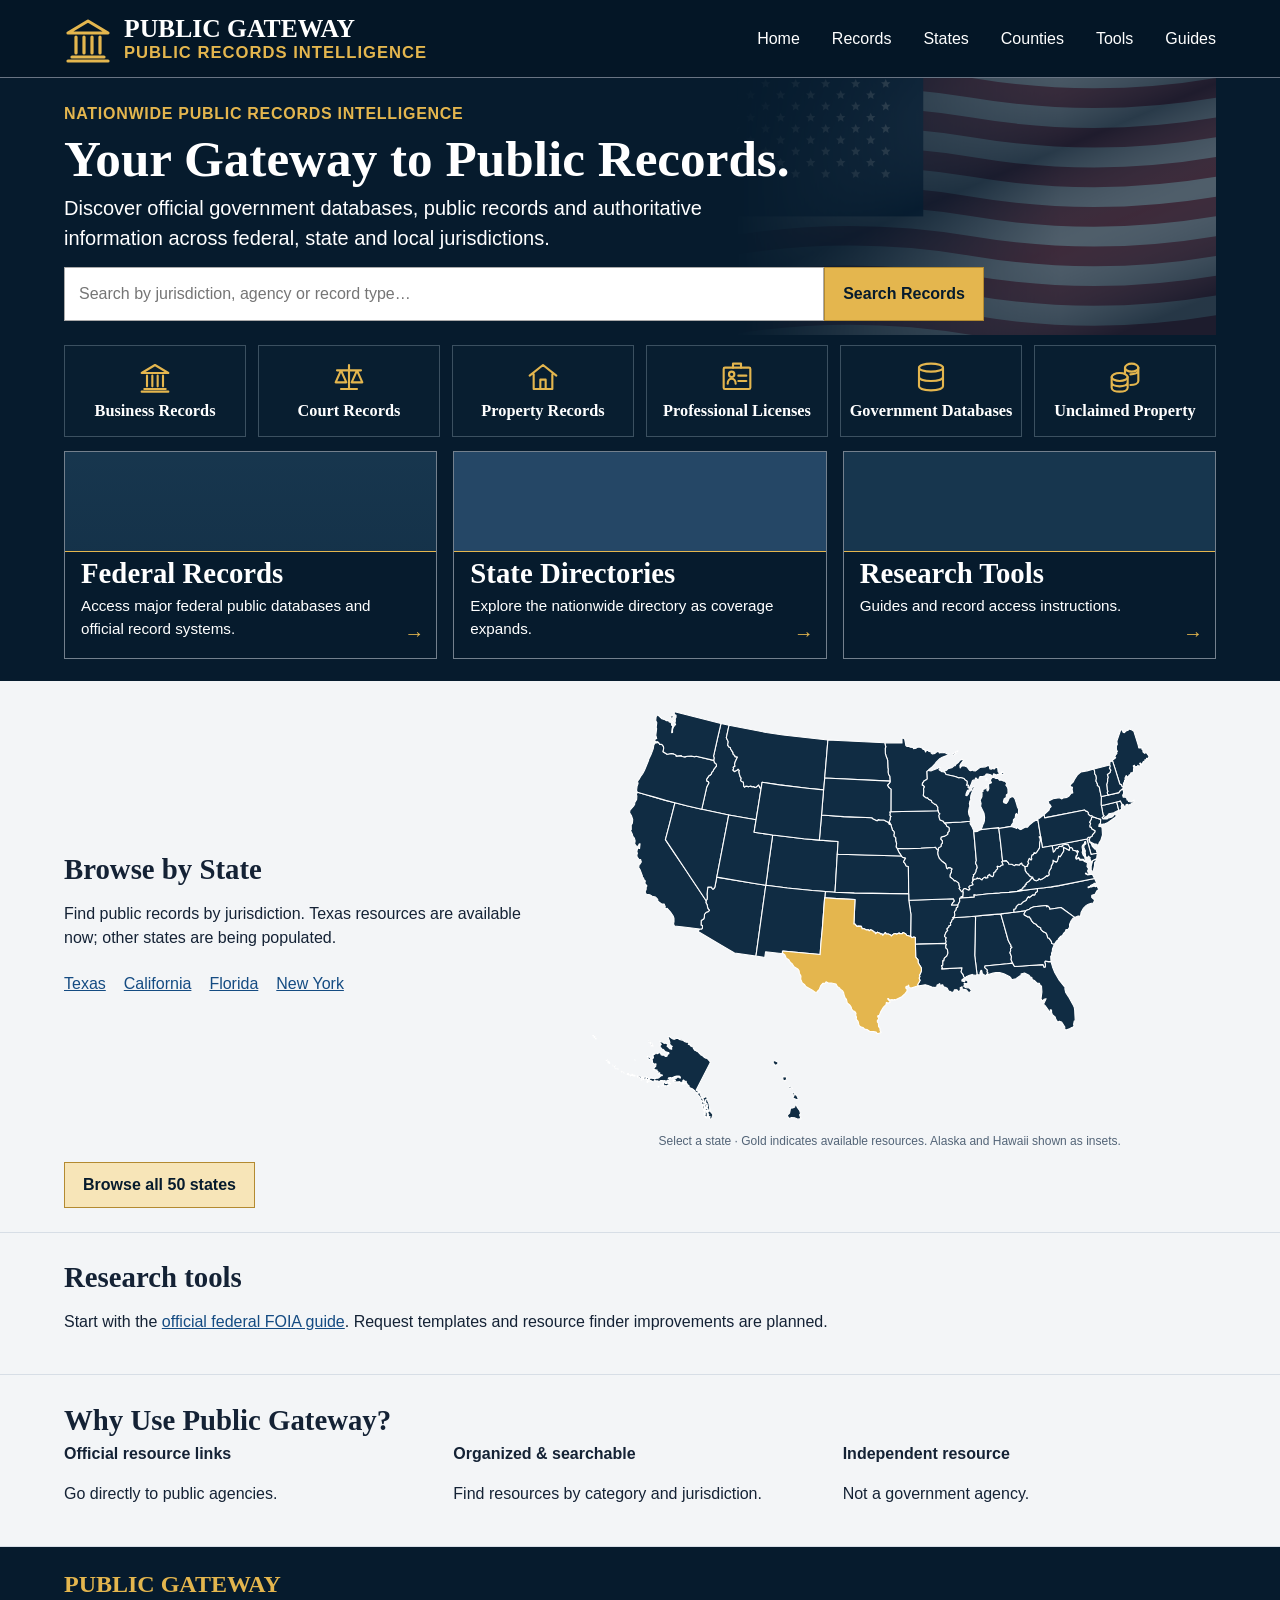
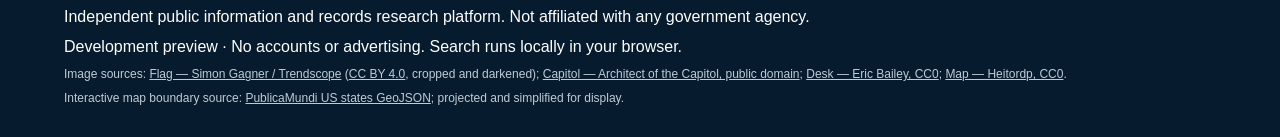
==== commit d50b73cc: "Correct north-up map projection and separate Alaska and Hawaii insets" ====
--- a/index.html
+++ b/index.html
@@ -1 +1 @@
-<!doctype html><html lang="en"><head><meta charset="utf-8"><meta name="viewport" content="width=device-width,initial-scale=1"><meta name="description" content="Find official federal and Texas public records resources. Independent public information directory."><title>Public Gateway | Public Records Intelligence</title><link rel="stylesheet" href="style.css?v=8"></head><body><header><a class="brand" href="./"><span class="logo" aria-hidden="true"><svg viewBox="0 0 24 24" fill="none" stroke="currentColor" stroke-width="1.6" stroke-linejoin="round" stroke-linecap="round" aria-hidden="true"><path d="M2 9 12 3l10 6H2Zm2 12h16M2 23h20M6 11v8m4-8v8m4-8v8m4-8v8"/></svg></span><span>PUBLIC GATEWAY<small>PUBLIC RECORDS INTELLIGENCE</small></span></a><nav aria-label="Main navigation"><a href="./">Home</a><a href="records.html">Records</a><a href="#states">States</a><a href="counties.html">Counties</a><a href="#tools">Tools</a><a href="#guide">Guides</a></nav></header><main><section class="dark"><div class="hero"><div class="flag" aria-hidden="true"></div><div class="hero-content"><p class="eyebrow">NATIONWIDE PUBLIC RECORDS INTELLIGENCE</p><h1>Your Gateway to Public Records.</h1><p class="intro">Discover official government databases, public records and authoritative information across federal, state and local jurisdictions.</p><form id="search" action="records.html" method="get"><label class="sr" for="query">Search resources</label><input name="q" id="query" placeholder="Search by jurisdiction, agency or record type…"><button>Search Records</button></form></div></div><div class="categories"><button type="button" class="category" data-category="Business Records"><span aria-hidden="true"><svg viewBox="0 0 24 24" fill="none" stroke="currentColor" stroke-width="1.6" stroke-linejoin="round" stroke-linecap="round" aria-hidden="true"><path d="M2 9 12 3l10 6H2Zm2 12h16M2 23h20M6 11v8m4-8v8m4-8v8m4-8v8"/></svg></span>Business Records</button><button type="button" class="category" data-category="Court Records"><span aria-hidden="true"><svg viewBox="0 0 24 24" fill="none" stroke="currentColor" stroke-width="1.6" stroke-linejoin="round" stroke-linecap="round" aria-hidden="true"><path d="M12 3v18m-6 0h12M3 7h18M6 7l-4 9h8L6 7Zm12 0-4 9h8l-4-9Z"/></svg></span>Court Records</button><button type="button" class="category" data-category="Property Records"><span aria-hidden="true"><svg viewBox="0 0 24 24" fill="none" stroke="currentColor" stroke-width="1.6" stroke-linejoin="round" stroke-linecap="round" aria-hidden="true"><path d="m2 11 10-8 10 8M5 10v11h14V10M10 21v-7h4v7"/></svg></span>Property Records</button><button type="button" class="category" data-category="Professional Licenses"><span aria-hidden="true"><svg viewBox="0 0 24 24" fill="none" stroke="currentColor" stroke-width="1.6" stroke-linejoin="round" stroke-linecap="round" aria-hidden="true"><rect x="2" y="5" width="20" height="16" rx="1"/><path d="M9 5V2h6v3M13 11h6m-6 4h6M5 17c0-5 6-5 6 0"/><circle cx="8" cy="10" r="2"/></svg></span>Professional Licenses</button><button type="button" class="category" data-category="Government Databases"><span aria-hidden="true"><svg viewBox="0 0 24 24" fill="none" stroke="currentColor" stroke-width="1.6" stroke-linejoin="round" stroke-linecap="round" aria-hidden="true"><ellipse cx="12" cy="5" rx="9" ry="3"/><path d="M3 5v14c0 4 18 4 18 0V5M3 12c0 4 18 4 18 0"/></svg></span>Government Databases</button><button type="button" class="category" data-category="Unclaimed Property"><span aria-hidden="true"><svg viewBox="0 0 24 24" fill="none" stroke="currentColor" stroke-width="1.6" stroke-linejoin="round" stroke-linecap="round" aria-hidden="true"><ellipse cx="8" cy="12" rx="6" ry="3"/><path d="M2 12v8c0 4 12 4 12 0v-8M2 16c0 4 12 4 12 0"/><ellipse cx="17" cy="5" rx="5" ry="3"/><path d="M12 5v4m10-4v10c0 2-3 3-6 3M16 10c3 0 6-1 6-3"/></svg></span>Unclaimed Property</button></div><div class="features"><a href="records.html?region=Federal" data-region="Federal"><div class="banner federal">★</div><h2>Federal Records</h2><p>Access major federal public databases and official record systems.</p></a><a href="#states"><div class="banner states">USA</div><h2>State Directories</h2><p>Explore the nationwide directory as coverage expands.</p></a><a href="#tools"><div class="banner tools">▤</div><h2>Research Tools</h2><p>Guides and record access instructions.</p></a></div></section><section class="light" id="states"><div class="state-overview"><div><h2>Browse by State</h2><p>Find public records by jurisdiction. Texas resources are available now; other states are being populated.</p><div class="state-links"><a href="records.html?region=Texas">Texas</a><a href="records.html?region=California">California</a><a href="records.html?region=Florida">Florida</a><a href="records.html?region=New%20York">New York</a></div></div><div class="map-wrap"><svg class="geo-map" viewBox="0 0 780 465" xmlns="http://www.w3.org/2000/svg" aria-label="Select a state on the United States map"><a href="records.html?region=Alabama" aria-label="Alabama, directory in development" class="" tabindex="0"><title>Alabama</title><path d="M507.7,156.9L530.1,158.9L533.9,145.5L539.3,125.9L541.3,121.7L543.1,119.3L542.7,117.7L544.3,116.9L542.3,114.7L542.6,112.7L541.7,109.9L543.6,105.3L543.1,101.1L545.1,96.9L538.5,96.1L510.3,93.3L510.0,91.2L513.3,88.4L513.0,85.8L514.2,84.6L512.4,82.1L510.6,81.4L506.9,83.7L506.2,87.5L505.2,87.9L504.1,84.8L503.9,81.9L500.4,82.4L497.4,106.5L498.0,136.8L498.4,154.3L497.0,155.9L507.7,156.9Z" fill-rule="evenodd"/></a><a href="records.html?region=Arizona" aria-label="Arizona, directory in development" class="" tabindex="0"><title>Arizona</title><path d="M234.8,194.9L222.4,105.6L195.4,109.6L180.9,118.0L149.6,136.6L151.5,139.8L154.2,139.9L155.1,141.1L155.0,144.2L153.3,144.6L153.6,150.6L156.6,152.3L157.4,154.5L157.7,158.3L159.7,160.7L161.9,161.4L163.9,163.1L161.8,165.8L160.9,170.3L159.3,173.2L159.7,175.2L160.9,177.2L161.2,180.2L160.8,183.4L161.8,192.7L166.5,192.4L167.6,190.2L168.9,190.0L170.7,192.4L173.1,205.0L216.8,197.6L234.8,194.9Z" fill-rule="evenodd"/></a><a href="records.html?region=Arkansas" aria-label="Arkansas, directory in development" class="" tabindex="0"><title>Arkansas</title><path d="M416.3,175.9L470.6,177.9L471.8,175.0L470.0,172.9L468.2,169.8L476.4,170.4L476.1,167.4L474.3,166.4L474.1,163.9L471.9,161.1L472.3,157.3L471.2,154.5L470.0,154.0L470.8,152.6L468.9,151.3L468.1,148.5L466.8,147.7L467.2,144.6L464.9,143.6L465.1,142.6L462.5,139.8L463.4,138.1L461.2,135.5L459.4,130.5L461.8,128.5L460.7,127.2L461.6,123.9L460.7,121.7L428.5,120.7L422.9,120.6L422.7,129.0L420.8,129.7L418.3,128.9L416.9,130.3L417.1,158.3L414.5,175.9L416.3,175.9Z" fill-rule="evenodd"/></a><a href="records.html?region=California" aria-label="California, directory in development" class="" tabindex="0"><title>California</title><path d="M84.2,308.6L93.8,305.9L108.8,301.5L120.5,298.4L113.6,271.7L108.5,252.2L120.3,234.5L131.7,217.3L140.9,203.6L147.6,193.4L159.7,175.2L159.3,173.2L160.9,170.3L161.8,165.8L163.9,163.1L161.9,161.4L159.7,160.7L157.7,158.3L157.4,154.5L156.6,152.3L153.6,150.6L153.3,144.6L155.0,144.2L155.1,141.1L154.2,139.9L151.5,139.8L134.0,141.9L119.8,143.6L118.7,146.0L119.4,149.2L119.3,153.3L118.1,156.4L115.0,161.1L110.7,165.7L109.5,165.0L107.7,166.1L108.3,167.6L106.9,171.2L103.7,171.3L99.1,174.9L98.8,176.9L95.8,180.1L91.8,181.0L88.8,182.9L84.5,183.5L82.9,186.1L84.5,190.3L83.9,191.2L85.2,194.1L82.6,197.2L83.3,200.4L82.1,200.9L80.8,204.1L79.6,205.1L79.4,206.9L76.5,214.5L74.8,217.0L75.7,222.1L76.5,221.4L78.2,224.1L77.2,227.3L75.0,227.5L73.0,230.7L72.5,233.0L73.3,234.7L72.6,237.6L73.7,241.6L75.9,241.0L76.6,246.9L75.5,246.5L74.5,243.8L72.0,243.9L69.8,246.8L70.4,250.6L69.5,253.9L67.6,256.4L66.9,258.8L64.6,263.7L65.6,264.7L65.5,270.3L67.0,272.9L67.3,277.5L65.6,282.6L63.5,285.8L63.8,288.7L68.7,294.5L69.9,296.6L69.9,298.5L72.3,302.8L72.7,307.2L71.8,308.6L73.3,311.8L84.2,308.6Z" fill-rule="evenodd"/></a><a href="records.html?region=Colorado" aria-label="Colorado, directory in development" class="" tabindex="0"><title>Colorado</title><path d="M256.6,256.3L282.3,253.3L302.1,251.5L325.6,249.8L324.6,233.9L321.7,186.0L309.8,186.9L293.1,188.2L261.7,191.4L254.8,192.3L234.8,194.9L237.3,213.3L237.3,215.0L239.3,228.4L243.4,258.0L256.6,256.3Z" fill-rule="evenodd"/></a><a href="records.html?region=Connecticut" aria-label="Connecticut, directory in development" class="" tabindex="0"><title>Connecticut</title><path d="M661.6,296.1L675.9,299.4L675.9,299.1L678.3,290.0L678.0,288.4L676.9,288.4L672.2,286.0L666.2,284.8L664.2,282.1L661.6,280.7L658.7,278.1L657.5,279.7L659.9,282.1L658.8,283.2L656.7,295.0L661.6,296.1Z" fill-rule="evenodd"/></a><a href="records.html?region=Delaware" aria-label="Delaware, directory in development" class="" tabindex="0"><title>Delaware</title><path d="M642.5,255.1L641.8,253.0L640.8,251.7L641.6,249.3L643.9,247.3L645.2,243.6L648.6,240.2L649.8,240.3L651.5,235.0L643.8,233.5L638.4,252.9L640.1,255.0L642.5,255.1Z" fill-rule="evenodd"/></a><a href="records.html?region=Florida" aria-label="Florida, directory in development" class="" tabindex="0"><title>Florida</title><path d="M538.5,96.1L545.1,96.9L547.5,92.6L566.0,93.8L583.4,95.0L584.5,91.8L586.1,92.1L586.2,95.4L585.3,98.2L586.4,99.6L589.6,98.8L593.4,98.7L595.2,92.1L598.1,84.8L603.7,75.4L611.4,65.7L610.7,64.8L611.8,59.9L615.3,54.8L621.2,44.4L622.6,41.0L623.1,37.5L623.7,24.5L622.4,24.0L621.7,19.8L622.4,18.6L620.1,15.3L618.9,15.8L616.5,14.2L612.0,12.8L610.5,14.2L610.7,16.6L606.4,23.0L603.8,23.8L601.7,22.6L599.4,26.1L598.5,29.2L595.1,32.2L594.0,34.4L594.0,37.8L592.3,38.2L593.0,36.3L591.6,35.6L585.9,43.3L583.9,45.2L587.2,52.0L584.5,51.3L582.9,49.1L580.7,51.9L581.9,60.8L581.4,67.9L579.5,69.4L578.6,71.6L575.9,71.8L572.3,75.1L569.7,76.3L569.2,78.6L567.4,79.3L565.6,81.7L560.0,84.4L555.6,83.1L556.1,80.7L554.6,81.0L549.3,77.4L543.3,76.0L543.2,77.7L541.6,79.6L534.0,83.5L528.8,84.9L524.2,85.0L520.5,84.3L512.4,82.1L514.2,84.6L513.0,85.8L513.3,88.4L510.0,91.2L510.3,93.3L538.5,96.1Z" fill-rule="evenodd"/></a><a href="records.html?region=Georgia" aria-label="Georgia, directory in development" class="" tabindex="0"><title>Georgia</title><path d="M561.9,163.1L559.6,159.3L559.6,157.6L564.3,154.9L565.6,155.3L568.1,152.1L568.8,150.4L571.3,147.4L574.5,145.8L576.6,143.1L580.5,141.0L580.6,139.2L583.3,136.6L587.2,134.7L588.4,132.2L589.1,128.9L591.1,128.1L593.8,124.2L594.3,121.5L597.5,120.7L595.1,114.8L595.0,112.0L594.0,109.4L594.2,106.9L592.9,105.5L593.4,98.7L589.6,98.8L586.4,99.6L585.3,98.2L586.2,95.4L586.1,92.1L584.5,91.8L583.4,95.0L566.0,93.8L547.5,92.6L545.1,96.9L543.1,101.1L543.6,105.3L541.7,109.9L542.6,112.7L542.3,114.7L544.3,116.9L542.7,117.7L543.1,119.3L541.3,121.7L539.3,125.9L533.9,145.5L530.1,158.9L546.5,160.9L555.4,161.9L561.9,163.1Z" fill-rule="evenodd"/></a><a href="records.html?region=Idaho" aria-label="Idaho, directory in development" class="" tabindex="0"><title>Idaho</title><path d="M188.4,395.9L185.1,380.2L187.5,375.2L186.7,371.0L188.3,368.7L190.3,367.6L190.3,366.5L193.4,361.5L193.6,359.7L196.0,357.6L196.0,356.5L199.1,356.0L196.4,350.6L195.4,347.0L196.1,344.4L193.8,343.1L194.2,341.3L193.4,339.7L195.4,337.7L198.5,339.3L199.9,340.8L201.5,338.9L201.0,337.6L201.5,334.5L202.7,331.0L203.8,329.6L203.2,326.7L204.2,325.1L206.5,324.6L207.0,319.3L208.1,318.2L209.5,319.4L213.0,318.7L215.8,319.6L217.2,318.6L219.9,318.9L220.3,317.9L222.6,318.1L225.7,321.0L227.0,317.9L228.7,316.0L222.6,277.2L209.7,279.3L188.2,283.2L154.2,290.4L160.5,318.7L163.1,323.4L162.5,324.9L160.4,325.6L160.1,327.9L163.6,332.9L164.9,333.2L166.5,335.2L166.6,336.7L168.3,338.3L169.6,340.8L172.8,344.9L172.4,347.2L170.1,348.8L169.2,351.8L169.8,354.5L169.0,357.5L169.4,358.7L174.0,379.2L178.3,398.1L188.4,395.9Z" fill-rule="evenodd"/></a><a href="records.html?region=Illinois" aria-label="Illinois, directory in development" class="" tabindex="0"><title>Illinois</title><path d="M459.0,273.2L480.4,274.4L491.8,275.3L491.7,272.2L493.7,268.8L496.1,263.2L499.4,225.7L498.3,222.7L500.1,219.5L500.6,216.7L499.3,214.3L499.1,212.2L497.1,208.6L495.8,208.2L496.3,206.3L495.4,205.4L495.0,201.6L495.5,200.6L494.0,198.2L495.4,195.5L490.4,193.6L490.1,191.9L491.4,189.9L490.0,188.5L485.2,190.6L483.8,190.3L482.1,187.4L482.8,186.5L480.8,186.6L477.7,190.9L478.6,192.0L477.4,195.0L477.2,197.4L473.0,200.6L471.7,200.1L470.2,202.1L466.4,205.2L466.3,207.7L468.1,211.9L467.7,213.4L468.8,215.4L467.0,216.4L464.3,216.9L463.0,215.4L462.0,216.3L460.9,221.5L456.7,224.6L452.8,228.5L451.0,233.4L450.8,236.6L451.7,238.9L451.7,241.8L455.0,243.7L455.2,246.1L456.6,247.8L456.7,250.6L454.6,252.7L455.3,255.6L459.8,256.6L463.3,258.8L463.6,261.3L465.0,262.4L465.3,265.5L464.9,267.4L462.2,268.9L461.7,270.5L459.0,273.2Z" fill-rule="evenodd"/></a><a href="records.html?region=Indiana" aria-label="Indiana, directory in development" class="" tabindex="0"><title>Indiana</title><path d="M513.9,265.7L527.6,267.2L527.7,266.2L530.0,247.3L532.5,225.2L531.6,224.4L533.1,220.2L531.0,219.9L528.9,218.1L525.7,218.5L526.2,215.4L524.3,213.8L523.7,211.7L521.7,210.7L520.9,206.6L519.6,205.4L516.7,206.6L516.1,208.4L513.6,206.1L514.0,204.4L511.3,203.5L510.3,205.0L507.4,203.1L506.5,201.4L503.2,203.5L501.6,202.8L500.5,203.8L499.6,202.6L496.5,202.2L495.5,200.6L495.0,201.6L495.4,205.4L496.3,206.3L495.8,208.2L497.1,208.6L499.1,212.2L499.3,214.3L500.6,216.7L500.1,219.5L498.3,222.7L499.4,225.7L496.1,263.2L497.4,262.2L500.9,262.6L504.2,264.7L513.9,265.7Z" fill-rule="evenodd"/></a><a href="records.html?region=Iowa" aria-label="Iowa, directory in development" class="" tabindex="0"><title>Iowa</title><path d="M449.9,288.5L451.6,288.6L451.9,286.2L453.6,284.8L452.3,282.8L452.9,279.2L453.9,276.8L458.1,275.2L459.0,273.2L461.7,270.5L462.2,268.9L464.9,267.4L465.3,265.5L465.0,262.4L463.6,261.3L463.3,258.8L459.8,256.6L455.3,255.6L454.6,252.7L456.7,250.6L456.6,247.8L455.2,246.1L455.0,243.7L451.7,241.8L451.7,238.9L450.4,239.3L447.8,242.5L446.6,242.3L429.7,241.3L413.3,240.7L399.9,240.9L398.5,243.0L399.1,247.1L398.0,250.6L398.0,254.7L396.0,256.1L395.7,258.2L396.4,260.1L395.6,262.9L394.0,264.0L391.9,271.1L389.8,274.6L390.8,277.0L391.2,280.1L392.1,281.2L390.7,282.8L391.1,285.6L390.5,286.9L392.0,287.2L449.9,288.5Z" fill-rule="evenodd"/></a><a href="records.html?region=Kansas" aria-label="Kansas, directory in development" class="" tabindex="0"><title>Kansas</title><path d="M326.4,233.7L405.4,231.6L406.6,230.1L410.5,228.9L407.8,224.3L409.4,222.7L411.3,219.0L413.9,218.2L414.4,183.8L346.1,184.8L321.7,186.0L324.6,233.9L326.4,233.7Z" fill-rule="evenodd"/></a><a href="records.html?region=Kentucky" aria-label="Kentucky, directory in development" class="" tabindex="0"><title>Kentucky</title><path d="M544.1,221.3L547.1,219.5L548.9,220.8L553.7,220.2L554.8,222.0L556.4,222.7L557.3,220.1L558.8,219.9L560.7,218.0L561.1,213.2L563.0,210.4L565.3,208.3L566.1,206.6L568.7,205.1L570.4,205.1L566.3,200.2L562.1,197.2L562.3,196.0L560.6,194.7L560.6,193.3L558.4,192.3L557.8,190.5L551.4,187.4L551.2,187.1L540.6,185.9L531.2,185.3L528.8,184.9L514.9,184.0L499.2,182.2L496.4,182.7L496.9,179.9L481.3,178.8L479.8,178.5L480.3,180.6L482.2,180.0L482.8,186.5L482.1,187.4L483.8,190.3L485.2,190.6L490.0,188.5L491.4,189.9L490.1,191.9L490.4,193.6L495.4,195.5L494.0,198.2L495.5,200.6L496.5,202.2L499.6,202.6L500.5,203.8L501.6,202.8L503.2,203.5L506.5,201.4L507.4,203.1L510.3,205.0L511.3,203.5L514.0,204.4L513.6,206.1L516.1,208.4L516.7,206.6L519.6,205.4L520.9,206.6L521.7,210.7L523.7,211.7L524.3,213.8L526.2,215.4L525.7,218.5L528.9,218.1L531.0,219.9L533.1,220.2L531.6,224.4L532.5,225.2L537.1,225.8L539.9,222.8L540.3,221.4L544.1,221.3Z" fill-rule="evenodd"/></a><a href="records.html?region=Louisiana" aria-label="Louisiana, directory in development" class="" tabindex="0"><title>Louisiana</title><path d="M428.5,120.7L460.7,121.7L462.0,119.9L461.1,119.2L461.1,116.0L463.2,114.1L463.7,109.4L462.3,105.7L459.3,103.2L458.6,99.7L457.3,99.9L457.4,94.1L455.7,93.9L456.8,90.8L455.9,89.6L481.4,91.0L480.4,85.8L482.8,82.5L483.5,79.9L485.3,78.4L481.4,75.9L481.2,74.4L484.6,73.5L485.8,76.1L488.8,73.8L488.7,71.8L487.2,70.9L484.0,71.4L484.5,70.0L483.6,67.7L486.4,65.9L490.6,65.6L492.3,63.3L493.5,63.1L491.5,60.3L489.1,60.6L486.9,63.2L481.7,64.3L481.5,67.0L479.1,66.0L479.4,63.8L478.4,61.6L476.6,61.2L475.1,63.4L471.9,63.3L471.0,60.8L468.9,60.0L466.5,61.4L464.7,61.5L462.8,65.2L459.6,66.8L458.4,66.5L457.1,69.7L453.5,69.1L453.3,71.1L449.9,69.1L450.4,67.6L447.8,66.1L443.5,66.7L438.6,68.7L435.1,69.5L427.7,68.5L426.7,67.9L425.5,69.4L428.6,75.1L427.5,78.1L428.4,79.8L427.9,82.0L429.2,83.6L430.5,87.8L430.2,91.1L426.3,97.5L426.2,100.9L423.2,104.3L422.9,120.6L428.5,120.7Z" fill-rule="evenodd"/></a><a href="records.html?region=Maine" aria-label="Maine, directory in development" class="" tabindex="0"><title>Maine</title><path d="M683.9,318.5L682.2,319.3L682.0,320.8L679.8,322.1L673.6,342.0L670.5,351.8L674.5,355.1L673.5,356.0L674.6,358.8L676.1,360.4L675.5,361.2L676.8,363.1L675.5,365.6L675.5,369.9L676.7,371.7L676.1,376.1L680.9,389.9L682.9,390.0L683.8,387.2L685.5,386.6L688.3,389.2L690.4,389.9L691.5,391.4L695.1,389.9L697.4,388.4L702.7,371.5L703.7,367.4L707.7,367.5L707.7,365.6L709.2,364.2L708.9,362.5L711.1,360.6L712.9,361.8L716.5,357.0L715.1,353.9L713.5,354.4L712.9,352.4L711.3,352.4L711.6,350.9L709.5,350.5L707.3,346.3L705.9,348.3L704.7,348.1L705.9,345.8L703.8,343.9L702.7,345.7L701.8,344.3L699.0,343.5L698.3,345.7L696.8,344.7L697.5,343.2L696.9,339.5L697.5,338.6L696.0,336.2L693.8,336.3L693.2,334.0L691.6,333.3L690.6,331.3L688.9,331.2L687.9,332.7L686.2,329.4L687.3,327.9L685.7,326.8L686.0,325.3L684.4,323.0L683.9,318.5Z" fill-rule="evenodd"/></a><a href="records.html?region=Maryland" aria-label="Maryland, directory in development" class="" tabindex="0"><title>Maryland</title><path d="M641.9,224.8L641.6,224.7L641.3,224.6L641.9,224.8ZM594.9,244.3L638.4,252.9L643.8,233.5L651.5,235.0L650.6,227.9L648.9,227.3L645.8,225.6L643.3,224.4L642.9,226.9L641.6,227.7L642.8,229.2L640.4,231.3L640.0,230.1L637.5,229.8L636.0,232.5L636.8,232.6L636.1,236.3L636.6,237.9L634.5,242.7L635.2,245.8L637.1,246.8L636.8,249.8L635.4,249.2L635.6,247.6L632.9,245.0L632.4,243.0L633.2,238.4L632.4,236.1L633.7,232.6L635.8,230.4L636.0,228.5L637.4,226.8L637.1,225.4L633.8,227.3L629.6,227.7L628.0,229.9L626.0,228.1L624.8,229.8L626.1,232.5L626.6,235.2L627.8,237.2L626.0,238.4L625.2,237.3L623.4,238.4L620.7,238.7L620.3,241.0L618.7,242.0L616.9,241.9L614.7,246.0L612.6,245.6L610.4,246.7L609.5,245.3L607.5,245.0L607.4,243.2L603.7,243.7L601.8,241.0L600.1,241.2L598.2,238.1L596.1,236.2L594.9,244.3Z" fill-rule="evenodd"/></a><a href="records.html?region=Massachusetts" aria-label="Massachusetts, directory in development" class="" tabindex="0"><title>Massachusetts</title><path d="M682.2,315.3L683.4,315.3L684.5,312.8L684.6,310.5L683.4,308.0L684.0,305.6L686.5,305.9L688.7,303.9L688.9,301.9L690.3,301.7L690.9,300.0L694.5,299.4L697.7,301.8L697.5,299.5L692.6,296.1L690.7,295.5L689.1,296.6L687.4,295.7L687.6,294.6L685.7,293.3L684.1,295.9L683.6,296.3L682.2,297.1L680.6,300.5L678.9,300.1L675.9,299.1L675.9,299.4L661.6,296.1L656.7,295.0L656.3,295.6L656.6,306.4L665.7,308.4L678.8,311.2L679.6,313.0L682.2,315.3Z" fill-rule="evenodd"/></a><a href="records.html?region=Michigan" aria-label="Michigan, directory in development" class="" tabindex="0"><title>Michigan</title><path d="M543.4,268.8L527.7,266.2L527.6,267.2L513.9,265.7L504.2,264.7L506.4,267.0L507.6,270.7L508.8,273.0L509.6,276.2L509.8,280.6L509.0,285.2L504.7,294.0L505.4,297.6L504.3,301.7L506.4,306.2L506.6,309.8L506.1,311.6L507.8,312.6L507.8,315.2L510.6,316.2L512.4,319.3L512.9,313.6L514.1,313.4L515.2,316.4L514.7,321.3L515.5,322.6L518.4,323.7L517.1,326.9L518.7,330.0L521.2,330.4L524.2,329.0L526.9,329.1L528.5,327.0L530.6,327.1L534.2,325.5L535.4,325.7L537.8,322.6L536.5,320.6L538.2,318.5L539.2,315.9L539.3,310.0L537.2,308.2L537.0,305.1L534.5,303.7L533.5,299.9L534.2,298.6L537.1,297.7L538.9,299.9L540.8,304.3L544.5,306.4L546.6,305.4L548.0,303.4L550.1,297.0L550.8,293.8L552.6,290.0L552.2,284.1L550.5,283.0L550.1,285.1L549.0,284.3L548.2,279.3L546.1,277.2L545.9,273.5L543.4,270.1L543.4,268.8ZM512.5,328.8L512.9,327.0L511.5,326.5L511.8,329.2L512.5,328.8ZM490.6,316.6L488.8,318.1L489.6,320.4L487.0,320.5L487.8,322.8L487.7,325.5L485.2,327.2L483.8,329.1L479.0,330.3L477.6,329.6L472.8,331.6L461.3,334.0L459.9,336.6L457.9,337.5L462.0,339.3L463.8,341.4L468.5,342.4L471.4,345.0L472.8,345.2L473.8,346.9L477.0,349.5L478.6,351.6L481.0,353.1L483.5,352.1L479.6,347.0L478.8,345.3L479.1,342.4L481.0,344.8L484.7,344.7L487.7,343.4L490.7,339.4L492.2,338.8L494.9,339.7L495.6,338.8L498.4,338.6L503.9,342.8L506.9,343.4L510.9,343.7L513.5,345.2L515.5,345.5L516.5,341.2L518.7,340.8L520.7,341.8L521.7,340.9L523.0,342.3L526.1,343.1L526.8,337.7L528.6,335.5L530.8,335.2L530.8,336.8L532.9,337.0L534.3,335.6L533.5,334.2L527.4,334.5L524.6,333.5L521.2,335.0L520.5,333.2L521.1,331.7L519.7,331.9L517.4,333.8L513.8,334.7L512.0,334.6L510.5,332.3L507.6,331.5L504.5,331.6L503.3,330.6L503.2,328.9L499.9,327.1L499.9,329.2L498.4,329.5L498.0,327.2L495.4,326.9L494.4,325.9L493.0,322.0L490.3,317.0L490.6,316.6ZM473.7,360.7L471.1,358.5L469.8,358.1L469.8,359.8L476.2,364.0L475.1,361.3L473.7,360.7Z" fill-rule="evenodd"/></a><a href="records.html?region=Minnesota" aria-label="Minnesota, directory in development" class="" tabindex="0"><title>Minnesota</title><path d="M440.4,338.7L439.5,339.4L437.4,338.0L437.7,328.7L437.1,327.7L434.0,326.3L431.6,322.9L431.5,320.6L432.8,320.5L434.2,318.5L433.1,316.1L433.4,313.4L432.8,307.6L435.8,304.8L438.2,304.6L439.4,303.0L442.9,301.4L443.6,299.3L446.9,296.8L448.7,296.3L451.1,292.9L450.9,290.4L451.6,288.6L449.9,288.5L392.0,287.2L392.1,315.6L389.6,317.5L387.6,320.5L390.7,323.9L390.9,325.7L390.6,332.0L389.2,333.6L388.4,337.1L388.6,341.3L388.2,342.0L387.9,352.1L385.9,357.4L385.1,360.4L384.8,366.7L385.5,368.9L384.2,373.8L406.0,373.8L405.9,379.8L408.0,379.6L409.4,378.4L410.9,370.4L412.0,369.4L415.4,369.2L415.8,368.5L419.9,368.2L420.4,366.5L423.9,367.0L423.8,367.7L426.5,368.6L428.9,368.4L431.7,367.2L432.5,365.6L434.0,365.8L435.6,362.4L436.2,363.8L438.9,364.6L439.4,363.2L442.6,362.3L442.7,360.9L444.3,359.9L447.5,360.6L449.3,362.3L451.9,363.4L452.9,361.1L454.7,361.7L456.9,361.3L459.3,361.8L462.3,360.0L465.0,360.6L464.9,359.7L461.4,357.5L456.6,355.6L453.4,353.8L449.0,349.6L447.1,347.0L444.2,344.0L439.5,340.0L440.4,338.7Z" fill-rule="evenodd"/></a><a href="records.html?region=Mississippi" aria-label="Mississippi, directory in development" class="" tabindex="0"><title>Mississippi</title><path d="M493.5,155.6L497.0,155.9L498.4,154.3L498.0,136.8L497.4,106.5L500.4,82.4L499.0,81.6L495.7,81.7L494.2,82.7L491.0,81.7L486.6,79.6L485.3,78.4L483.5,79.9L482.8,82.5L480.4,85.8L481.4,91.0L455.9,89.6L456.8,90.8L455.7,93.9L457.4,94.1L457.3,99.9L458.6,99.7L459.3,103.2L462.3,105.7L463.7,109.4L463.2,114.1L461.1,116.0L461.1,119.2L462.0,119.9L460.7,121.7L461.6,123.9L460.7,127.2L461.8,128.5L459.4,130.5L461.2,135.5L463.4,138.1L462.5,139.8L465.1,142.6L464.9,143.6L467.2,144.6L466.8,147.7L468.1,148.5L468.9,151.3L470.8,152.6L470.0,154.0L493.5,155.6Z" fill-rule="evenodd"/></a><a href="records.html?region=Missouri" aria-label="Missouri, directory in development" class="" tabindex="0"><title>Missouri</title><path d="M446.6,242.3L447.8,242.5L450.4,239.3L451.7,238.9L450.8,236.6L451.0,233.4L452.8,228.5L456.7,224.6L460.9,221.5L462.0,216.3L463.0,215.4L464.3,216.9L467.0,216.4L468.8,215.4L467.7,213.4L468.1,211.9L466.3,207.7L466.4,205.2L470.2,202.1L471.7,200.1L473.0,200.6L477.2,197.4L477.4,195.0L478.6,192.0L477.7,190.9L480.8,186.6L482.8,186.5L482.2,180.0L480.3,180.6L479.8,178.5L478.9,178.5L478.3,178.4L478.6,174.5L476.4,170.4L468.2,169.8L470.0,172.9L471.8,175.0L470.6,177.9L416.3,175.9L414.5,175.9L414.4,183.8L413.9,218.2L411.3,219.0L409.4,222.7L407.8,224.3L410.5,228.9L406.6,230.1L405.4,231.6L402.4,235.7L399.9,240.9L413.3,240.7L429.7,241.3L446.6,242.3Z" fill-rule="evenodd"/></a><a href="records.html?region=Montana" aria-label="Montana, directory in development" class="" tabindex="0"><title>Montana</title><path d="M312.8,377.3L311.4,359.6L308.8,329.6L307.5,314.7L307.4,314.7L286.8,316.7L251.7,321.0L230.0,324.2L228.7,316.0L227.0,317.9L225.7,321.0L222.6,318.1L220.3,317.9L219.9,318.9L217.2,318.6L215.8,319.6L213.0,318.7L209.5,319.4L208.1,318.2L207.0,319.3L206.5,324.6L204.2,325.1L203.2,326.7L203.8,329.6L202.7,331.0L201.5,334.5L201.0,337.6L201.5,338.9L199.9,340.8L198.5,339.3L195.4,337.7L193.4,339.7L194.2,341.3L193.8,343.1L196.1,344.4L195.4,347.0L196.4,350.6L199.1,356.0L196.0,356.5L196.0,357.6L193.6,359.7L193.4,361.5L190.3,366.5L190.3,367.6L188.3,368.7L186.7,371.0L187.5,375.2L185.1,380.2L188.4,395.9L235.2,386.9L256.5,383.7L312.8,377.3Z" fill-rule="evenodd"/></a><a href="records.html?region=Nebraska" aria-label="Nebraska, directory in development" class="" tabindex="0"><title>Nebraska</title><path d="M313.1,282.5L332.5,281.1L368.4,279.6L368.8,278.8L374.6,275.8L376.0,277.3L377.7,276.9L383.1,276.9L389.1,273.8L389.9,271.6L391.9,271.1L394.0,264.0L395.6,262.9L396.4,260.1L395.7,258.2L396.0,256.1L398.0,254.7L398.0,250.6L399.1,247.1L398.5,243.0L399.9,240.9L402.4,235.7L405.4,231.6L326.4,233.7L324.6,233.9L325.6,249.8L302.1,251.5L304.8,283.2L313.1,282.5Z" fill-rule="evenodd"/></a><a href="records.html?region=Nevada" aria-label="Nevada, directory in development" class="" tabindex="0"><title>Nevada</title><path d="M154.2,290.4L188.2,283.2L173.1,205.0L170.7,192.4L168.9,190.0L167.6,190.2L166.5,192.4L161.8,192.7L160.8,183.4L161.2,180.2L160.9,177.2L159.7,175.2L147.6,193.4L140.9,203.6L131.7,217.3L120.3,234.5L108.5,252.2L113.6,271.7L120.5,298.4L135.2,294.6L154.2,290.4Z" fill-rule="evenodd"/></a><a href="records.html?region=New%20Hampshire" aria-label="New Hampshire, directory in development" class="" tabindex="0"><title>New Hampshire</title><path d="M670.5,351.8L673.6,342.0L679.8,322.1L682.0,320.8L682.2,319.3L683.9,318.5L683.4,315.3L682.2,315.3L679.6,313.0L678.8,311.2L665.7,308.4L664.4,309.3L664.0,311.6L664.7,312.7L664.1,314.9L663.3,321.6L664.4,325.1L664.5,328.8L665.1,330.3L664.1,334.1L667.4,336.4L668.5,339.5L666.8,341.7L667.6,344.6L667.1,346.1L667.6,350.5L670.2,350.7L670.5,351.8Z" fill-rule="evenodd"/></a><a href="records.html?region=New%20Jersey" aria-label="New Jersey, directory in development" class="" tabindex="0"><title>New Jersey</title><path d="M651.5,278.9L655.9,277.6L655.5,272.8L653.9,271.3L653.4,268.7L656.9,268.3L657.5,266.6L658.1,257.9L655.9,250.9L653.9,248.5L652.6,244.1L651.0,246.4L647.2,246.9L642.3,249.4L641.5,251.7L641.4,252.0L641.8,253.0L642.5,255.1L645.4,257.1L645.3,258.3L648.3,261.7L648.6,263.2L644.6,265.6L644.0,267.5L642.4,267.7L641.9,269.4L643.1,272.5L641.8,274.0L643.9,277.8L644.2,279.7L645.4,281.1L651.5,278.9Z" fill-rule="evenodd"/></a><a href="records.html?region=New%20Mexico" aria-label="New Mexico, directory in development" class="" tabindex="0"><title>New Mexico</title><path d="M254.8,192.3L261.7,191.4L293.1,188.2L309.8,186.9L309.2,179.0L308.7,179.0L305.7,139.6L304.2,123.5L303.0,107.7L255.9,112.0L255.4,110.5L256.7,108.6L234.4,111.2L233.5,104.1L222.4,105.6L234.8,194.9L254.8,192.3Z" fill-rule="evenodd"/></a><a href="records.html?region=New%20York" aria-label="New York, directory in development" class="" tabindex="0"><title>New York</title><path d="M647.2,341.1L648.1,337.9L648.2,334.9L649.9,332.4L650.3,329.4L649.8,325.9L651.8,321.9L651.5,320.5L653.9,318.4L656.1,307.7L656.6,306.4L656.3,295.6L656.7,295.0L658.8,283.2L659.9,282.1L657.5,279.7L658.7,278.1L663.9,278.1L664.7,279.2L668.9,280.3L670.9,281.3L673.8,284.7L674.5,283.0L676.5,282.7L672.9,279.3L664.9,273.7L661.3,272.1L658.8,271.7L657.1,270.5L655.5,272.8L655.9,277.6L651.5,278.9L645.4,281.1L644.7,282.1L642.9,281.8L640.2,284.0L640.0,286.3L638.2,287.8L637.4,287.5L635.6,289.4L585.3,279.5L584.6,283.4L584.6,283.7L590.8,289.4L591.5,291.7L593.5,293.6L592.2,296.1L591.1,296.4L589.7,300.6L595.9,303.6L601.8,304.6L604.2,304.6L607.1,303.4L608.5,304.4L613.4,305.3L616.1,307.0L618.6,310.5L620.6,311.0L619.8,315.2L620.3,317.9L617.5,319.1L617.6,321.1L621.5,324.7L622.6,327.3L626.7,333.7L631.1,337.4L638.6,338.7L647.2,341.1Z" fill-rule="evenodd"/></a><a href="records.html?region=North%20Carolina" aria-label="North Carolina, directory in development" class="" tabindex="0"><title>North Carolina</title><path d="M585.0,191.6L593.5,192.7L603.2,194.3L648.1,203.2L650.8,197.3L647.3,197.2L647.0,196.3L643.0,194.5L642.5,193.5L639.8,192.7L640.2,191.6L643.4,193.1L644.0,192.5L647.6,194.0L649.1,192.8L651.2,193.9L652.9,190.3L652.5,188.4L651.0,187.9L648.7,183.4L644.6,182.3L644.4,179.5L646.8,177.3L648.3,177.1L646.5,172.1L644.2,172.2L640.2,170.9L637.7,169.4L633.9,165.6L631.2,161.0L630.3,155.7L627.5,156.3L623.0,154.4L605.9,166.7L591.6,164.6L591.6,166.4L589.2,168.8L588.0,167.6L587.7,169.2L572.0,167.7L568.6,166.5L566.1,164.7L561.9,163.1L555.4,161.9L546.5,160.9L546.4,164.6L548.8,165.3L549.5,168.0L552.3,170.8L555.7,171.3L558.5,174.1L561.6,175.4L563.9,179.4L565.5,180.6L566.0,179.1L570.5,182.9L572.9,182.6L574.0,185.8L576.2,186.9L576.2,190.7L585.0,191.6Z" fill-rule="evenodd"/></a><a href="records.html?region=North%20Dakota" aria-label="North Dakota, directory in development" class="" tabindex="0"><title>North Dakota</title><path d="M384.2,373.8L385.5,368.9L384.8,366.7L385.1,360.4L385.9,357.4L387.9,352.1L388.2,342.0L388.6,341.3L388.4,337.1L389.2,333.6L390.6,332.0L390.9,325.7L308.8,329.6L311.4,359.6L312.8,377.3L384.2,373.8Z" fill-rule="evenodd"/></a><a href="records.html?region=Ohio" aria-label="Ohio, directory in development" class="" tabindex="0"><title>Ohio</title><path d="M576.7,277.7L580.1,256.6L578.6,255.5L579.7,253.9L580.0,251.5L579.0,247.4L578.8,241.5L575.0,235.6L573.6,234.7L572.1,235.5L571.1,233.1L569.7,233.0L568.7,229.7L569.3,228.0L568.2,226.3L566.1,228.5L564.4,224.3L565.4,222.0L564.0,220.9L563.9,218.8L560.7,218.0L558.8,219.9L557.3,220.1L556.4,222.7L554.8,222.0L553.7,220.2L548.9,220.8L547.1,219.5L544.1,221.3L540.3,221.4L539.9,222.8L537.1,225.8L532.5,225.2L530.0,247.3L527.7,266.2L543.4,268.8L548.2,267.2L549.9,266.1L550.9,267.5L553.7,265.4L555.5,264.8L560.6,267.7L563.8,267.7L566.8,271.2L571.3,274.8L576.7,277.7L576.7,277.7Z" fill-rule="evenodd"/></a><a href="records.html?region=Oklahoma" aria-label="Oklahoma, directory in development" class="" tabindex="0"><title>Oklahoma</title><path d="M346.1,184.8L414.4,183.8L414.5,175.9L417.1,158.3L416.9,130.3L411.8,132.0L410.5,133.8L407.2,135.3L406.3,133.9L403.0,134.0L402.3,134.9L399.2,133.3L397.9,134.2L395.1,133.4L392.6,131.0L391.6,132.4L388.9,133.5L386.0,133.5L385.1,135.4L381.8,131.8L380.8,133.8L379.2,133.3L378.1,134.6L375.1,135.8L372.8,133.8L371.8,136.0L370.0,136.3L368.9,138.1L366.5,138.8L364.8,137.4L363.8,138.7L361.2,138.6L358.4,140.1L355.8,140.0L355.0,143.1L350.9,143.4L349.3,142.9L346.5,146.1L345.5,146.0L346.8,176.8L324.1,178.0L309.2,179.0L309.8,186.9L321.7,186.0L346.1,184.8Z" fill-rule="evenodd"/></a><a href="records.html?region=Oregon" aria-label="Oregon, directory in development" class="" tabindex="0"><title>Oregon</title><path d="M103.1,371.8L104.1,371.7L105.9,369.5L106.4,367.4L105.6,362.7L110.6,359.4L115.9,360.5L118.9,360.0L122.0,358.2L122.1,357.1L128.5,357.7L129.7,356.6L133.0,356.2L136.0,357.0L141.0,357.2L145.4,356.4L147.1,357.1L169.2,351.8L170.1,348.8L172.4,347.2L172.8,344.9L169.6,340.8L168.3,338.3L166.6,336.7L166.5,335.2L164.9,333.2L163.6,332.9L160.1,327.9L160.4,325.6L162.5,324.9L163.1,323.4L160.5,318.7L154.2,290.4L135.2,294.6L120.5,298.4L108.8,301.5L93.8,305.9L84.2,308.6L73.3,311.8L72.2,314.0L72.9,319.2L74.1,322.5L73.4,325.7L75.3,327.8L77.3,331.7L80.3,335.5L82.1,339.1L87.2,351.6L87.6,353.4L90.4,358.7L93.1,366.3L93.8,370.8L95.1,373.2L100.0,374.2L101.3,371.9L103.1,371.8Z" fill-rule="evenodd"/></a><a href="records.html?region=Pennsylvania" aria-label="Pennsylvania, directory in development" class="" tabindex="0"><title>Pennsylvania</title><path d="M584.6,283.4L585.3,279.5L635.6,289.4L637.4,287.5L638.2,287.8L640.0,286.3L640.2,284.0L642.9,281.8L644.7,282.1L645.4,281.1L644.2,279.7L643.9,277.8L641.8,274.0L643.1,272.5L641.9,269.4L642.4,267.7L644.0,267.5L644.6,265.6L648.6,263.2L648.3,261.7L645.3,258.3L645.4,257.1L642.5,255.1L640.1,255.0L638.4,252.9L594.9,244.3L582.5,242.2L580.1,256.6L576.7,277.7L576.7,277.7L578.7,278.9L584.6,283.7L584.6,283.4Z" fill-rule="evenodd"/></a><a href="records.html?region=Rhode%20Island" aria-label="Rhode Island, directory in development" class="" tabindex="0"><title>Rhode Island</title><path d="M684.1,295.9L685.7,293.3L683.5,292.4L684.1,295.9ZM678.9,300.1L680.6,300.5L682.2,297.1L683.6,296.3L682.2,296.2L681.6,293.6L682.1,290.3L678.0,288.4L678.3,290.0L675.9,299.1L678.9,300.1Z" fill-rule="evenodd"/></a><a href="records.html?region=South%20Carolina" aria-label="South Carolina, directory in development" class="" tabindex="0"><title>South Carolina</title><path d="M566.1,164.7L568.6,166.5L572.0,167.7L587.7,169.2L588.0,167.6L589.2,168.8L591.6,166.4L591.6,164.6L605.9,166.7L623.0,154.4L620.9,153.2L618.6,150.1L616.6,145.6L616.6,142.2L614.9,139.3L612.0,138.8L611.7,136.8L609.0,134.2L607.7,131.7L605.1,130.3L602.6,127.4L602.5,126.2L599.9,124.5L597.5,120.7L594.3,121.5L593.8,124.2L591.1,128.1L589.1,128.9L588.4,132.2L587.2,134.7L583.3,136.6L580.6,139.2L580.5,141.0L576.6,143.1L574.5,145.8L571.3,147.4L568.8,150.4L568.1,152.1L565.6,155.3L564.3,154.9L559.6,157.6L559.6,159.3L561.9,163.1L566.1,164.7Z" fill-rule="evenodd"/></a><a href="records.html?region=South%20Dakota" aria-label="South Dakota, directory in development" class="" tabindex="0"><title>South Dakota</title><path d="M308.8,329.6L390.9,325.7L390.7,323.9L387.6,320.5L389.6,317.5L392.1,315.6L392.0,287.2L390.5,286.9L391.1,285.6L390.7,282.8L392.1,281.2L391.2,280.1L390.8,277.0L389.8,274.6L391.9,271.1L389.9,271.6L389.1,273.8L383.1,276.9L377.7,276.9L376.0,277.3L374.6,275.8L368.8,278.8L368.4,279.6L332.5,281.1L313.1,282.5L304.8,283.2L307.4,314.7L307.5,314.7L308.8,329.6Z" fill-rule="evenodd"/></a><a href="records.html?region=Tennessee" aria-label="Tennessee, directory in development" class="" tabindex="0"><title>Tennessee</title><path d="M496.9,179.9L496.4,182.7L499.2,182.2L514.9,184.0L528.8,184.9L531.2,185.3L540.6,185.9L551.2,187.1L551.4,187.4L576.2,190.7L576.2,186.9L574.0,185.8L572.9,182.6L570.5,182.9L566.0,179.1L565.5,180.6L563.9,179.4L561.6,175.4L558.5,174.1L555.7,171.3L552.3,170.8L549.5,168.0L548.8,165.3L546.4,164.6L546.5,160.9L530.1,158.9L507.7,156.9L497.0,155.9L493.5,155.6L470.0,154.0L471.2,154.5L472.3,157.3L471.9,161.1L474.1,163.9L474.3,166.4L476.1,167.4L476.4,170.4L478.6,174.5L478.3,178.4L478.9,178.5L479.8,178.5L481.3,178.8L496.9,179.9Z" fill-rule="evenodd"/></a><a href="records.html?region=Texas" aria-label="Texas, resources available" class="available" tabindex="0"><title>Texas</title><path d="M324.1,178.0L346.8,176.8L345.5,146.0L346.5,146.1L349.3,142.9L350.9,143.4L355.0,143.1L355.8,140.0L358.4,140.1L361.2,138.6L363.8,138.7L364.8,137.4L366.5,138.8L368.9,138.1L370.0,136.3L371.8,136.0L372.8,133.8L375.1,135.8L378.1,134.6L379.2,133.3L380.8,133.8L381.8,131.8L385.1,135.4L386.0,133.5L388.9,133.5L391.6,132.4L392.6,131.0L395.1,133.4L397.9,134.2L399.2,133.3L402.3,134.9L403.0,134.0L406.3,133.9L407.2,135.3L410.5,133.8L411.8,132.0L416.9,130.3L418.3,128.9L420.8,129.7L422.7,129.0L422.9,120.6L423.2,104.3L426.2,100.9L426.3,97.5L430.2,91.1L430.5,87.8L429.2,83.6L427.9,82.0L428.4,79.8L427.5,78.1L428.6,75.1L425.5,69.4L426.7,67.9L424.5,67.8L417.4,65.5L414.8,66.7L414.3,69.2L412.5,67.4L411.3,67.8L410.6,65.6L412.0,64.6L412.3,61.7L409.8,58.6L405.6,54.6L397.3,50.5L396.5,51.2L393.9,50.1L393.9,51.1L390.5,50.4L388.9,52.4L387.9,52.0L391.5,47.9L388.8,46.6L386.3,47.4L385.9,44.6L382.7,41.7L379.5,36.3L377.3,30.6L375.8,31.1L375.3,29.0L377.0,29.5L376.1,25.4L375.1,25.2L374.9,22.9L376.2,21.6L376.6,16.9L378.1,15.2L378.4,12.2L379.7,9.6L375.2,8.0L373.5,10.1L370.1,10.9L365.6,10.8L361.9,13.5L359.0,13.8L356.9,16.0L353.9,16.7L352.0,18.8L350.8,23.5L348.3,26.5L348.7,28.9L347.7,31.5L348.1,33.7L346.5,36.3L345.0,36.6L342.7,38.9L342.1,41.8L340.1,44.4L337.2,46.7L336.0,51.5L334.7,52.9L333.1,56.8L332.6,59.9L331.0,62.2L328.1,64.4L327.5,65.8L324.9,67.1L323.0,70.7L317.0,71.9L313.4,71.9L310.5,73.3L309.7,71.7L306.3,71.4L303.6,68.3L301.8,63.2L300.9,63.2L298.8,60.2L296.5,60.3L293.3,63.0L285.1,67.5L283.7,69.7L280.6,72.0L278.6,76.7L278.9,80.8L276.9,84.3L276.6,87.2L275.3,89.1L270.3,92.3L267.9,96.2L265.8,97.7L263.7,101.1L260.5,103.1L258.6,107.5L256.7,108.6L255.4,110.5L255.9,112.0L303.0,107.7L304.2,123.5L305.7,139.6L308.7,179.0L309.2,179.0L324.1,178.0Z" fill-rule="evenodd"/></a><a href="records.html?region=Utah" aria-label="Utah, directory in development" class="" tabindex="0"><title>Utah</title><path d="M209.7,279.3L222.6,277.2L220.0,261.5L243.4,258.0L239.3,228.4L237.3,215.0L237.3,213.3L234.8,194.9L216.8,197.6L173.1,205.0L188.2,283.2L209.7,279.3Z" fill-rule="evenodd"/></a><a href="records.html?region=Vermont" aria-label="Vermont, directory in development" class="" tabindex="0"><title>Vermont</title><path d="M667.1,346.1L667.6,344.6L666.8,341.7L668.5,339.5L667.4,336.4L664.1,334.1L665.1,330.3L664.5,328.8L664.4,325.1L663.3,321.6L664.1,314.9L664.7,312.7L664.0,311.6L664.4,309.3L665.7,308.4L656.6,306.4L656.1,307.7L653.9,318.4L651.5,320.5L651.8,321.9L649.8,325.9L650.3,329.4L649.9,332.4L648.2,334.9L648.1,337.9L647.2,341.1L658.5,343.7L667.1,346.1Z" fill-rule="evenodd"/></a><a href="records.html?region=Virginia" aria-label="Virginia, directory in development" class="" tabindex="0"><title>Virginia</title><path d="M648.9,227.3L650.6,227.9L649.6,224.9L648.2,223.6L648.0,219.8L646.7,213.5L644.9,211.8L643.8,213.8L643.8,218.8L645.8,225.6L648.9,227.3ZM641.6,224.7L641.9,224.8L641.3,224.6L641.6,224.7ZM609.0,242.7L616.1,238.7L616.9,241.9L618.7,242.0L620.3,241.0L620.7,238.7L623.4,238.4L625.2,237.3L626.6,235.2L626.1,232.5L624.7,231.6L624.3,229.2L625.1,227.6L628.2,228.8L629.3,226.4L633.8,226.3L635.4,224.5L639.2,223.1L638.6,218.4L640.7,215.3L639.4,213.3L639.6,211.3L641.4,210.5L640.1,208.2L637.0,210.2L636.6,209.2L639.2,207.9L645.3,208.7L648.1,203.2L603.2,194.3L593.5,192.7L585.0,191.6L576.2,190.7L551.4,187.4L557.8,190.5L558.4,192.3L560.6,193.3L560.6,194.7L562.3,196.0L562.1,197.2L566.3,200.2L570.4,205.1L570.4,203.8L572.5,201.3L574.7,200.4L576.3,200.7L578.3,203.1L580.3,201.7L583.3,203.1L588.4,207.0L589.0,206.1L590.9,207.9L590.5,210.7L591.4,213.4L593.3,216.2L593.7,219.2L595.6,222.5L595.9,226.3L598.3,224.5L600.4,224.1L601.5,225.6L603.0,231.7L604.8,230.6L609.2,238.0L609.0,242.7Z" fill-rule="evenodd"/></a><a href="records.html?region=Washington" aria-label="Washington, directory in development" class="" tabindex="0"><title>Washington</title><path d="M178.3,398.1L174.0,379.2L169.4,358.7L169.0,357.5L169.8,354.5L169.2,351.8L147.1,357.1L145.4,356.4L141.0,357.2L136.0,357.0L133.0,356.2L129.7,356.6L128.5,357.7L122.1,357.1L122.0,358.2L118.9,360.0L115.9,360.5L110.6,359.4L105.6,362.7L106.4,367.4L105.9,369.5L104.1,371.7L103.1,371.8L101.3,371.9L100.0,374.2L98.3,375.3L96.5,374.9L94.9,376.8L95.9,378.8L97.6,379.4L96.4,383.2L97.5,391.8L97.0,393.1L97.6,399.2L96.3,402.0L96.8,406.7L98.9,409.3L100.5,407.3L104.1,404.1L106.9,403.4L109.6,401.8L112.5,401.7L113.4,400.0L115.8,399.4L116.5,395.6L117.8,395.5L116.8,391.0L116.3,386.7L117.5,386.9L117.5,390.6L118.7,393.9L121.4,396.9L120.4,398.7L121.0,401.2L120.8,404.2L121.9,406.0L121.8,408.5L120.3,409.3L119.3,411.5L120.2,413.0L178.3,398.1ZM117.6,402.5L119.1,402.8L118.0,399.8L116.7,401.4L117.6,402.5ZM115.7,407.6L117.4,409.2L118.2,406.4L117.1,404.5L115.0,405.7L115.7,407.6Z" fill-rule="evenodd"/></a><a href="records.html?region=West%20Virginia" aria-label="West Virginia, directory in development" class="" tabindex="0"><title>West Virginia</title><path d="M580.1,256.6L582.5,242.2L594.9,244.3L596.1,236.2L598.2,238.1L600.1,241.2L601.8,241.0L603.7,243.7L607.4,243.2L607.5,245.0L609.5,245.3L610.4,246.7L612.6,245.6L614.7,246.0L616.9,241.9L616.1,238.7L609.0,242.7L609.2,238.0L604.8,230.6L603.0,231.7L601.5,225.6L600.4,224.1L598.3,224.5L595.9,226.3L595.6,222.5L593.7,219.2L593.3,216.2L591.4,213.4L590.5,210.7L590.9,207.9L589.0,206.1L588.4,207.0L583.3,203.1L580.3,201.7L578.3,203.1L576.3,200.7L574.7,200.4L572.5,201.3L570.4,203.8L570.4,205.1L568.7,205.1L566.1,206.6L565.3,208.3L563.0,210.4L561.1,213.2L560.7,218.0L563.9,218.8L564.0,220.9L565.4,222.0L564.4,224.3L566.1,228.5L568.2,226.3L569.3,228.0L568.7,229.7L569.7,233.0L571.1,233.1L572.1,235.5L573.6,234.7L575.0,235.6L578.8,241.5L579.0,247.4L580.0,251.5L579.7,253.9L578.6,255.5L580.1,256.6Z" fill-rule="evenodd"/></a><a href="records.html?region=Wisconsin" aria-label="Wisconsin, directory in development" class="" tabindex="0"><title>Wisconsin</title><path d="M457.9,337.5L459.9,336.6L461.3,334.0L472.8,331.6L477.6,329.6L479.0,330.3L483.8,329.1L485.2,327.2L487.7,325.5L487.8,322.8L487.0,320.5L489.6,320.4L488.8,318.1L490.6,316.6L490.3,314.6L488.2,314.1L486.7,310.3L486.3,307.8L487.6,307.4L489.2,309.2L490.7,312.5L492.9,313.9L494.4,318.0L496.6,319.1L496.6,317.0L495.2,315.0L492.7,308.2L492.2,304.4L492.5,301.9L491.4,300.9L490.6,297.3L491.3,294.3L490.4,292.2L489.5,287.1L490.1,283.3L491.8,279.9L491.8,275.3L480.4,274.4L459.0,273.2L458.1,275.2L453.9,276.8L452.9,279.2L452.3,282.8L453.6,284.8L451.9,286.2L451.6,288.6L450.9,290.4L451.1,292.9L448.7,296.3L446.9,296.8L443.6,299.3L442.9,301.4L439.4,303.0L438.2,304.6L435.8,304.8L432.8,307.6L433.4,313.4L433.1,316.1L434.2,318.5L432.8,320.5L431.5,320.6L431.6,322.9L434.0,326.3L437.1,327.7L437.7,328.7L437.4,338.0L439.5,339.4L440.4,338.7L442.8,338.7L450.2,341.7L452.9,343.3L454.0,342.2L452.6,340.1L456.3,337.6L457.9,337.5Z" fill-rule="evenodd"/></a><a href="records.html?region=Wyoming" aria-label="Wyoming, directory in development" class="" tabindex="0"><title>Wyoming</title><path d="M251.7,321.0L286.8,316.7L307.4,314.7L304.8,283.2L302.1,251.5L282.3,253.3L256.6,256.3L243.4,258.0L220.0,261.5L222.6,277.2L228.7,316.0L230.0,324.2L251.7,321.0Z" fill-rule="evenodd"/></a><a href="records.html?region=Alaska" aria-label="Alaska, directory in development" class="" tabindex="0"><title>Alaska</title><path d="M194.4,333.2L194.8,334.0L195.3,333.3L194.9,332.4L194.1,332.9L194.4,333.2ZM194.2,335.1L194.6,334.3L193.9,333.5L193.8,333.9L194.2,335.1ZM192.7,341.8L193.5,341.6L193.7,341.2L193.3,340.5L192.6,340.6L192.1,341.4L192.7,341.8ZM190.5,342.1L191.8,341.4L191.8,340.3L192.7,338.6L192.9,337.8L192.7,337.2L193.0,337.0L192.8,336.2L193.0,335.2L192.9,334.6L193.3,334.6L193.3,334.0L192.5,332.0L192.1,331.6L191.2,332.1L191.4,333.2L191.0,333.3L190.7,334.3L190.4,334.1L189.9,334.6L189.7,333.8L190.3,333.8L190.5,333.4L190.0,332.4L189.4,332.8L189.0,334.5L189.0,335.3L189.3,335.9L188.6,336.2L188.8,336.7L189.4,336.5L190.1,336.8L190.2,337.7L189.6,338.2L190.1,339.6L190.1,340.3L189.5,340.0L189.6,340.9L190.2,341.0L190.2,342.0L190.5,342.1ZM188.4,338.3L188.8,337.7L189.4,338.0L189.8,337.6L189.0,337.0L188.4,337.5L188.4,338.3ZM190.7,345.5L190.5,346.2L191.2,346.3L192.7,345.1L193.4,344.8L193.6,343.7L194.3,342.5L193.9,341.9L193.3,341.9L192.6,342.3L192.0,342.1L191.4,342.6L190.5,342.7L190.8,344.0L191.2,344.7L190.7,345.0L190.7,345.5ZM189.1,343.5L188.9,344.1L188.8,345.1L189.0,345.8L189.5,345.9L189.7,345.4L190.1,345.9L190.9,344.5L190.7,343.5L190.2,343.6L189.5,342.7L189.7,342.3L188.8,341.3L188.4,341.8L188.0,341.1L187.9,341.6L188.3,343.1L189.1,343.5ZM187.1,343.2L186.7,342.7L186.4,343.2L186.2,345.9L185.8,346.9L186.2,347.3L186.5,348.7L186.1,350.1L187.4,350.7L187.6,350.1L188.2,349.5L188.8,349.1L188.5,348.3L188.0,345.5L187.1,343.2ZM191.0,353.0L191.9,352.2L192.5,352.0L192.3,351.6L192.6,349.9L192.1,350.4L191.7,350.0L192.1,349.0L191.8,347.6L191.0,347.6L190.6,347.2L189.1,346.8L188.8,346.9L189.1,348.0L189.5,348.4L189.8,349.3L189.9,350.5L190.2,351.0L190.5,352.5L190.4,353.2L190.7,354.2L191.0,353.0ZM185.5,350.1L186.0,349.9L186.0,348.8L185.6,348.3L184.8,348.5L185.3,349.4L185.5,350.1ZM186.2,355.0L187.1,354.6L187.9,354.8L188.5,353.8L187.7,353.3L187.8,353.0L188.5,353.6L189.5,352.9L189.8,352.1L189.1,351.2L189.3,351.0L189.1,349.6L188.2,349.7L187.2,351.4L186.7,350.3L186.1,350.1L185.6,350.6L185.6,351.4L185.1,352.1L185.1,353.3L184.6,354.0L185.0,354.8L185.6,354.9L186.0,355.5L186.2,355.0ZM159.7,380.8L157.8,380.4L157.5,380.0L156.3,380.3L157.0,380.8L158.4,380.9L159.5,381.3L159.7,380.8ZM159.4,383.3L158.6,382.5L157.7,381.7L157.3,382.4L158.4,383.2L159.4,383.3ZM182.7,423.3L182.9,423.0L184.0,422.1L184.7,421.8L185.6,421.3L186.5,420.6L187.1,420.3L187.5,419.7L188.3,418.8L189.6,417.9L190.1,417.9L191.1,417.5L191.6,417.6L192.6,417.1L192.5,416.9L193.2,416.7L194.2,415.7L194.8,414.8L195.5,414.2L195.5,413.9L196.2,413.4L196.7,412.7L196.7,412.4L197.2,412.4L197.7,412.0L177.1,371.8L178.2,370.7L178.6,371.1L179.7,369.8L180.9,370.1L182.7,369.3L181.8,368.2L182.0,367.5L182.8,366.6L182.7,365.8L184.5,361.9L184.2,360.1L185.0,360.3L186.6,360.4L187.4,360.1L188.0,360.6L188.4,361.4L188.9,361.2L189.4,361.9L190.4,361.7L192.0,361.7L192.9,360.0L192.5,359.4L192.5,358.5L193.2,358.0L193.7,356.6L193.5,356.3L193.7,355.5L194.7,354.4L195.6,350.7L195.6,349.8L195.9,348.7L196.2,346.6L196.5,344.8L195.9,344.3L196.8,343.7L196.3,342.9L196.9,342.2L196.6,341.2L197.5,340.9L198.6,339.2L199.5,338.6L199.9,337.9L200.3,337.6L200.2,337.0L201.2,336.5L201.3,335.8L200.4,334.8L200.1,333.8L200.0,332.0L199.5,331.8L198.1,330.6L196.6,330.0L196.5,330.7L196.0,330.7L196.1,331.9L196.3,332.3L196.2,333.0L197.2,333.2L197.0,333.5L196.0,333.1L195.8,333.7L195.2,333.6L194.3,335.3L195.2,336.4L194.2,336.3L193.9,335.7L193.4,336.4L193.5,337.1L194.3,337.5L194.4,338.2L193.5,337.9L193.4,339.3L192.9,339.3L193.0,340.3L193.9,340.7L194.5,340.5L194.6,341.3L195.3,342.1L194.8,342.3L194.1,343.5L193.8,344.8L192.5,346.2L193.4,348.2L192.9,348.7L193.4,349.5L192.9,349.9L192.6,351.3L192.6,352.0L191.3,352.8L190.5,354.9L191.3,358.5L190.7,357.9L190.5,357.1L190.5,355.5L190.3,355.4L190.2,354.1L189.8,353.4L189.3,353.8L189.2,354.8L188.6,355.2L187.7,355.4L188.2,356.5L188.1,357.8L187.5,357.7L186.1,359.5L185.8,359.3L186.6,358.5L187.1,357.4L187.4,357.2L187.2,356.5L187.3,355.6L186.0,355.6L185.5,356.2L185.2,355.5L184.7,356.4L184.6,356.9L184.1,357.1L183.1,358.7L182.5,360.0L182.7,360.6L182.5,361.6L181.2,362.8L180.6,363.8L179.5,365.1L178.8,366.2L179.2,366.8L179.4,366.5L179.9,366.7L180.0,367.8L180.7,368.1L180.6,368.5L179.4,367.8L177.6,367.9L175.9,369.1L174.8,370.4L174.9,370.9L174.2,371.2L173.6,371.9L172.1,373.1L171.2,373.6L168.9,374.5L168.1,374.8L167.5,375.9L166.5,376.9L166.3,377.5L166.6,378.3L165.7,378.7L165.1,378.2L164.1,379.9L164.1,380.3L162.2,380.6L161.1,380.2L161.2,381.1L161.7,381.3L162.1,381.0L163.8,380.7L163.8,381.2L163.1,381.4L163.1,382.0L162.6,382.5L162.7,384.1L162.3,383.9L161.4,384.3L161.2,384.6L160.7,384.3L159.7,385.1L159.4,384.7L158.6,385.0L158.4,385.4L159.1,386.0L158.8,386.2L157.8,385.6L158.3,384.9L158.0,384.3L157.9,383.3L157.3,382.7L156.9,383.3L156.5,383.0L156.9,382.6L156.6,381.4L155.8,381.7L155.5,382.1L154.7,382.2L154.5,382.7L153.6,383.2L153.8,383.5L153.3,383.5L152.8,383.2L152.7,383.8L151.8,383.5L151.9,383.2L151.0,383.2L150.4,383.5L149.9,383.2L149.0,383.2L148.7,383.6L147.9,383.4L147.5,383.7L146.1,383.2L145.2,383.7L145.2,384.2L144.3,384.0L143.5,385.1L144.3,385.7L145.1,385.5L145.5,385.1L145.9,385.3L147.1,385.4L147.4,385.8L145.9,385.9L145.3,386.9L145.4,387.2L146.6,388.0L147.8,388.3L148.4,388.9L148.7,388.8L149.2,389.5L149.3,390.5L150.5,390.2L152.9,390.1L153.1,389.4L153.5,389.0L154.6,388.9L154.1,390.1L154.1,390.8L153.3,391.2L153.0,391.7L152.7,391.6L151.7,391.8L150.9,391.5L150.0,391.9L148.7,391.8L148.3,391.4L147.5,391.6L147.0,391.2L146.3,391.2L145.5,390.4L144.2,390.5L144.3,389.7L143.5,389.3L142.6,389.8L141.9,389.0L140.9,389.2L140.9,389.7L140.1,389.3L139.6,389.6L139.3,389.1L138.1,389.5L137.0,388.4L138.1,387.5L138.8,386.4L138.8,385.8L137.9,385.4L137.0,385.4L136.3,385.8L136.0,385.5L135.5,385.6L135.4,385.0L134.5,384.5L133.1,384.5L132.6,384.8L132.0,384.9L131.5,385.3L131.0,385.3L130.8,384.8L130.0,385.1L129.5,384.7L129.3,385.4L128.0,384.7L127.2,385.4L126.9,384.8L126.5,385.3L126.0,385.3L125.4,384.6L124.0,383.9L123.0,384.4L121.8,384.4L121.5,384.2L121.3,385.0L119.7,384.5L119.7,385.0L119.2,385.2L118.6,384.7L118.0,384.8L117.5,385.3L116.6,385.1L117.2,384.3L115.3,383.5L112.6,384.9L111.0,384.2L111.0,384.6L111.7,385.3L111.3,385.8L110.5,386.0L110.2,385.7L108.9,386.0L108.0,385.7L108.2,386.2L107.6,385.9L107.3,386.7L105.7,386.8L105.0,387.4L105.6,387.9L105.7,388.7L105.0,388.5L104.7,388.0L102.5,387.4L102.5,388.0L101.9,387.6L101.3,388.2L101.9,389.1L101.7,389.7L101.3,389.5L101.3,388.8L100.6,388.4L99.8,388.5L100.0,389.5L99.5,390.0L99.2,389.8L99.4,389.0L98.0,389.2L98.5,388.5L98.2,388.2L97.9,388.9L96.7,388.9L95.4,390.1L94.4,390.3L94.1,390.1L93.1,390.4L92.6,391.0L93.1,392.0L93.9,391.7L95.2,392.3L95.7,391.9L97.5,391.4L98.4,390.6L98.3,389.7L99.0,389.9L99.3,390.5L100.1,390.2L100.7,389.7L102.4,390.1L104.2,390.4L106.1,390.3L107.8,389.6L108.2,388.9L109.0,388.7L108.8,388.2L108.1,388.0L108.2,387.4L108.7,387.9L109.5,387.4L109.4,386.9L109.7,386.4L110.1,386.8L109.6,387.7L109.8,388.0L111.1,388.7L112.3,388.8L113.6,388.8L115.4,388.2L117.0,388.2L117.3,387.6L117.7,387.4L118.0,388.0L118.4,388.4L120.0,388.8L121.5,388.7L122.9,388.9L123.3,389.4L126.4,392.3L128.1,392.4L128.5,393.2L125.4,394.0L124.7,394.7L124.8,395.3L124.5,395.8L124.7,396.4L124.2,396.5L123.4,395.9L123.1,394.7L122.3,394.7L122.0,395.2L122.2,397.3L122.2,398.5L121.9,398.7L121.3,398.3L121.0,398.4L120.9,399.2L120.5,399.6L120.9,400.5L118.9,400.8L117.2,401.2L116.8,401.0L115.5,401.3L115.3,402.2L116.2,402.3L117.0,403.6L117.7,405.1L118.8,405.1L119.1,406.5L119.1,407.5L119.5,408.6L119.2,409.4L118.5,408.8L117.7,409.2L116.3,409.6L114.9,410.4L114.3,411.1L114.0,411.8L114.4,412.5L114.1,413.1L114.1,414.6L113.7,415.3L113.8,416.9L114.6,416.9L115.4,417.6L114.9,417.8L115.3,418.3L115.8,418.6L115.7,419.4L115.3,419.0L114.8,419.7L115.3,420.4L115.0,420.9L115.1,421.6L115.6,422.1L115.0,422.3L115.4,422.9L116.0,422.5L116.1,423.5L116.9,422.8L117.6,423.5L118.2,423.8L121.0,424.0L121.7,424.2L121.9,423.9L122.3,424.7L123.8,425.3L124.7,425.3L125.7,424.7L126.3,423.9L126.7,422.4L127.4,422.0L128.8,421.9L130.6,422.1L131.1,421.8L131.0,421.4L132.1,420.5L133.3,419.9L135.0,420.3L135.2,420.5L135.6,421.8L136.0,422.4L135.8,423.6L136.0,424.3L136.5,423.6L137.5,423.5L137.9,423.9L137.7,425.4L136.6,425.3L136.1,425.8L135.3,426.0L134.6,426.4L134.3,426.3L133.3,426.6L132.6,426.2L132.1,426.3L132.5,427.1L132.2,427.6L131.4,427.3L131.5,427.7L131.0,428.7L129.4,430.1L127.9,430.7L127.4,431.0L126.7,432.1L125.2,433.9L125.0,434.5L125.1,435.1L125.7,435.4L125.5,436.4L126.0,436.7L126.6,436.6L127.0,437.3L126.4,437.9L126.0,438.5L125.2,439.5L124.9,440.3L124.4,441.3L124.7,441.7L126.4,441.0L128.6,440.4L130.1,439.9L130.5,439.1L131.1,438.5L131.6,438.7L131.2,439.1L131.5,439.5L133.5,438.7L135.5,437.6L136.5,436.8L136.9,436.3L136.1,435.9L135.8,435.4L135.4,435.3L135.3,434.5L136.0,434.1L136.7,433.3L137.7,432.7L137.8,432.3L138.3,431.8L139.0,431.5L139.5,430.7L140.8,431.0L141.3,430.7L141.5,430.2L142.0,430.6L141.3,431.5L140.3,432.1L140.9,432.6L140.7,433.8L140.2,434.6L140.4,435.3L141.1,435.0L141.4,433.8L140.9,433.5L140.9,432.8L141.3,431.8L141.9,432.1L141.5,433.4L142.7,434.1L142.6,434.5L141.5,435.0L140.7,435.8L140.7,436.1L140.1,436.3L138.7,438.3L139.0,438.7L139.3,440.2L139.2,440.9L138.7,441.8L138.1,443.9L137.7,444.7L137.2,445.4L136.7,446.8L136.1,447.9L136.2,448.1L137.0,447.6L137.8,447.8L138.7,448.8L140.5,447.1L142.9,445.4L143.6,445.0L145.0,444.7L146.6,444.8L147.4,445.4L148.4,445.7L149.6,445.6L150.3,445.8L151.8,445.6L151.8,445.3L152.6,444.6L154.0,444.0L155.0,443.8L157.7,443.5L158.4,443.0L158.4,442.8L159.1,442.3L159.8,441.8L161.2,440.9L162.9,440.4L165.0,440.4L165.7,440.3L165.6,440.0L167.3,438.1L167.3,437.7L166.3,437.8L166.0,438.0L165.6,437.5L166.8,436.9L167.0,437.2L167.7,437.1L167.7,436.8L168.5,437.2L169.1,435.9L168.7,435.6L169.2,435.1L169.4,434.6L170.3,434.6L171.3,433.9L171.9,433.6L173.3,432.5L173.9,431.9L173.0,431.3L174.2,430.2L174.1,429.9L175.2,428.7L175.4,428.8L176.5,428.4L177.4,427.8L177.3,427.6L177.8,427.3L178.5,427.2L179.5,426.6L180.1,426.1L180.8,425.3L181.2,425.1L181.6,424.3L182.0,424.2L182.5,423.8L182.7,423.3ZM137.2,381.4L137.1,381.2L136.3,382.2L137.8,382.8L138.5,382.5L139.6,383.3L139.4,382.0L140.0,382.1L140.4,381.1L140.0,380.4L138.8,381.0L138.1,381.0L137.2,381.4ZM132.9,381.2L134.1,381.2L133.5,381.8L133.8,382.4L134.6,382.3L134.9,381.8L134.6,381.2L135.1,381.4L135.6,382.1L135.9,381.4L136.3,381.8L136.6,381.2L137.1,380.9L137.7,380.9L138.1,379.9L137.2,378.6L138.2,378.1L137.0,377.6L136.2,378.7L136.2,377.9L135.6,377.6L135.2,378.2L134.5,377.3L133.5,377.7L133.0,377.5L132.7,378.2L131.5,377.6L131.0,377.8L130.3,377.7L130.8,378.9L129.8,378.8L130.0,379.1L129.6,379.8L130.2,380.8L129.9,381.5L131.0,382.4L132.5,382.2L133.2,381.7L132.9,381.2ZM128.3,378.1L127.1,377.6L127.0,377.9L128.3,378.1ZM123.1,377.3L123.5,376.9L122.7,376.1L122.0,376.8L122.1,377.2L123.1,377.3ZM109.1,383.5L108.2,382.7L106.8,382.6L108.1,383.4L108.3,383.1L109.1,383.5ZM107.7,385.2L108.2,384.8L107.8,384.3L106.9,384.2L106.7,384.9L106.1,384.8L106.6,385.8L107.0,385.9L107.7,385.2ZM101.6,387.4L101.4,387.0L100.9,387.0L101.0,387.6L101.6,387.4ZM130.7,422.9L130.1,422.8L130.2,423.3L130.7,422.9ZM98.4,386.6L98.8,385.9L98.5,385.6L98.0,386.0L98.4,386.6ZM90.3,392.2L90.1,391.5L89.5,391.7L89.8,392.3L90.3,392.2ZM89.3,392.1L88.1,392.3L88.2,392.8L88.9,392.9L89.3,392.1ZM110.4,418.5L111.1,418.1L110.9,417.7L111.5,417.3L111.7,416.7L110.8,415.5L110.2,415.3L109.4,415.7L108.9,415.4L108.4,416.7L108.0,417.0L107.6,418.4L107.3,418.7L107.0,419.5L107.3,420.2L107.7,420.1L108.5,419.1L109.3,419.1L109.7,418.8L110.2,418.9L110.4,418.5ZM87.1,393.0L87.2,392.3L85.6,392.3L85.5,392.2L87.1,391.7L86.9,391.4L86.1,391.4L85.1,391.8L84.7,391.5L83.5,391.8L82.8,392.4L82.0,392.5L80.9,392.9L80.8,393.7L82.0,393.3L82.2,393.0L83.2,392.7L83.5,393.3L84.2,393.3L84.6,392.6L84.9,392.8L84.4,393.5L84.3,394.1L85.1,394.3L86.4,393.7L86.1,392.9L87.1,393.0ZM77.4,395.5L79.2,395.3L79.6,395.5L80.3,395.6L81.1,395.2L81.2,394.7L80.8,394.0L79.1,394.5L77.7,394.2L77.0,394.4L77.4,395.5ZM73.9,396.8L73.6,396.3L72.9,396.9L73.1,397.3L73.9,396.8ZM89.8,414.9L89.1,414.9L89.4,415.3L89.8,414.9ZM70.7,398.4L70.5,397.8L69.8,398.1L70.1,398.5L70.7,398.4ZM110.2,442.5L111.4,440.2L112.8,439.7L113.2,439.2L113.4,438.6L113.1,438.0L113.7,436.9L113.8,436.5L114.8,435.3L115.4,434.4L114.5,434.3L114.0,434.9L113.3,435.4L112.8,435.4L112.0,435.2L112.1,436.1L111.9,436.9L111.5,437.4L111.7,438.0L111.0,439.5L110.5,440.1L109.4,440.4L109.0,441.2L109.2,441.9L110.2,442.5ZM65.0,401.8L64.5,401.3L64.0,401.7L64.5,402.0L65.0,401.8ZM60.9,404.0L61.1,403.5L62.1,402.5L62.0,402.4L60.6,403.4L60.9,404.0ZM59.7,406.4L60.1,406.8L60.6,406.6L60.7,405.7L60.2,405.5L59.9,405.8L59.5,405.3L59.0,405.8L57.6,406.5L57.1,407.3L57.6,407.4L58.2,406.7L59.7,406.4ZM52.6,410.7L53.1,410.2L52.6,409.8L52.1,410.5L50.8,410.7L51.3,411.7L51.7,411.4L52.3,411.9L52.7,411.6L52.2,411.1L52.6,410.7ZM51.3,412.9L51.4,412.4L50.5,412.0L49.9,412.3L50.3,412.7L51.3,412.9ZM48.9,415.6L49.3,415.1L49.1,414.2L48.1,414.1L48.9,415.6ZM33.5,445.3L32.8,445.7L32.3,445.4L28.7,450.0L30.0,449.7L30.3,450.0L33.5,445.3Z" fill-rule="evenodd"/></a><a href="records.html?region=Hawaii" aria-label="Hawaii, directory in development" class="" tabindex="0"><title>Hawaii</title><path d="M275.2,393.8L273.3,396.6L273.5,397.8L275.6,399.8L276.6,405.1L279.0,405.4L281.3,406.4L281.5,408.2L282.6,409.3L284.4,405.7L286.9,402.3L287.7,399.2L286.7,397.9L288.1,393.5L285.0,393.0L281.1,394.5L277.8,394.8L275.2,393.8ZM281.1,422.5L281.2,420.2L283.2,419.7L285.3,415.6L283.7,414.5L279.8,416.3L279.3,417.1L280.5,419.0L279.1,420.7L279.1,422.2L281.1,422.5ZM278.5,427.3L276.7,427.0L274.4,428.8L276.0,429.4L278.5,427.3ZM272.5,439.7L271.8,436.5L270.2,435.5L267.8,436.9L268.6,440.8L269.9,439.9L272.5,439.7ZM261.7,456.8L262.7,455.8L262.5,454.3L260.9,453.1L259.1,453.0L256.9,456.6L258.6,458.0L261.7,456.8Z" fill-rule="evenodd"/></a></svg><p class="map-note">Select a state · Gold indicates available resources. Alaska and Hawaii shown as insets.</p></div></div><details class="state-disclosure"><summary>Browse all 50 states</summary><div class="state-list"><a href="records.html?region=Alabama">Alabama</a><a href="records.html?region=Alaska">Alaska</a><a href="records.html?region=Arizona">Arizona</a><a href="records.html?region=Arkansas">Arkansas</a><a href="records.html?region=California">California</a><a href="records.html?region=Colorado">Colorado</a><a href="records.html?region=Connecticut">Connecticut</a><a href="records.html?region=Delaware">Delaware</a><a href="records.html?region=Florida">Florida</a><a href="records.html?region=Georgia">Georgia</a><a href="records.html?region=Hawaii">Hawaii</a><a href="records.html?region=Idaho">Idaho</a><a href="records.html?region=Illinois">Illinois</a><a href="records.html?region=Indiana">Indiana</a><a href="records.html?region=Iowa">Iowa</a><a href="records.html?region=Kansas">Kansas</a><a href="records.html?region=Kentucky">Kentucky</a><a href="records.html?region=Louisiana">Louisiana</a><a href="records.html?region=Maine">Maine</a><a href="records.html?region=Maryland">Maryland</a><a href="records.html?region=Massachusetts">Massachusetts</a><a href="records.html?region=Michigan">Michigan</a><a href="records.html?region=Minnesota">Minnesota</a><a href="records.html?region=Mississippi">Mississippi</a><a href="records.html?region=Missouri">Missouri</a><a href="records.html?region=Montana">Montana</a><a href="records.html?region=Nebraska">Nebraska</a><a href="records.html?region=Nevada">Nevada</a><a href="records.html?region=New%20Hampshire">New Hampshire</a><a href="records.html?region=New%20Jersey">New Jersey</a><a href="records.html?region=New%20Mexico">New Mexico</a><a href="records.html?region=New%20York">New York</a><a href="records.html?region=North%20Carolina">North Carolina</a><a href="records.html?region=North%20Dakota">North Dakota</a><a href="records.html?region=Ohio">Ohio</a><a href="records.html?region=Oklahoma">Oklahoma</a><a href="records.html?region=Oregon">Oregon</a><a href="records.html?region=Pennsylvania">Pennsylvania</a><a href="records.html?region=Rhode%20Island">Rhode Island</a><a href="records.html?region=South%20Carolina">South Carolina</a><a href="records.html?region=South%20Dakota">South Dakota</a><a href="records.html?region=Tennessee">Tennessee</a><button data-region="Texas">Texas</button><a href="records.html?region=Utah">Utah</a><a href="records.html?region=Vermont">Vermont</a><a href="records.html?region=Virginia">Virginia</a><a href="records.html?region=Washington">Washington</a><a href="records.html?region=West%20Virginia">West Virginia</a><a href="records.html?region=Wisconsin">Wisconsin</a><a href="records.html?region=Wyoming">Wyoming</a></div></details></section><section class="light" id="tools"><h2>Research tools</h2><p>Start with the <a href="https://www.foia.gov/">official federal FOIA guide</a>. Request templates and resource finder improvements are planned.</p></section><section class="light" id="guide"><h2>Why Use Public Gateway?</h2><div class="benefits"><div><b>Official resource links</b><p>Go directly to public agencies.</p></div><div><b>Organized &amp; searchable</b><p>Find resources by category and jurisdiction.</p></div><div><b>Independent resource</b><p>Not a government agency.</p></div></div></section></main><footer><strong>PUBLIC GATEWAY</strong><p>Independent public information and records research platform. Not affiliated with any government agency.</p><p>Development preview · No accounts or advertising. Search runs locally in your browser.</p><p class="credits">Image sources: <a href="https://commons.wikimedia.org/wiki/File:Close_up_of_American_Flag_Waving.jpg">Flag — Simon Gagner / Trendscope</a> (<a href="https://creativecommons.org/licenses/by/4.0/">CC BY 4.0</a>, cropped and darkened); <a href="https://commons.wikimedia.org/wiki/File:United_States_Capitol_-_west_front.jpg">Capitol — Architect of the Capitol, public domain</a>; <a href="https://commons.wikimedia.org/wiki/File:Laptop_picture_with_notepad.jpg">Desk — Eric Bailey, CC0</a>; <a href="https://commons.wikimedia.org/wiki/File:Blank_US_Map_(states_only).svg">Map — Heitordp, CC0</a>.</p><p class="credits">Interactive map boundary source: <a href="https://github.com/PublicaMundi/MappingAPI/blob/master/data/geojson/us-states.json">PublicaMundi US states GeoJSON</a>; projected and simplified for display.</p></footer><script src="home.js?v=4"></script></body></html>+<!doctype html><html lang="en"><head><meta charset="utf-8"><meta name="viewport" content="width=device-width,initial-scale=1"><meta name="description" content="Find official federal and Texas public records resources. Independent public information directory."><title>Public Gateway | Public Records Intelligence</title><link rel="stylesheet" href="style.css?v=9"></head><body><header><a class="brand" href="./"><span class="logo" aria-hidden="true"><svg viewBox="0 0 24 24" fill="none" stroke="currentColor" stroke-width="1.6" stroke-linejoin="round" stroke-linecap="round" aria-hidden="true"><path d="M2 9 12 3l10 6H2Zm2 12h16M2 23h20M6 11v8m4-8v8m4-8v8m4-8v8"/></svg></span><span>PUBLIC GATEWAY<small>PUBLIC RECORDS INTELLIGENCE</small></span></a><nav aria-label="Main navigation"><a href="./">Home</a><a href="records.html">Records</a><a href="#states">States</a><a href="counties.html">Counties</a><a href="#tools">Tools</a><a href="#guide">Guides</a></nav></header><main><section class="dark"><div class="hero"><div class="flag" aria-hidden="true"></div><div class="hero-content"><p class="eyebrow">NATIONWIDE PUBLIC RECORDS INTELLIGENCE</p><h1>Your Gateway to Public Records.</h1><p class="intro">Discover official government databases, public records and authoritative information across federal, state and local jurisdictions.</p><form id="search" action="records.html" method="get"><label class="sr" for="query">Search resources</label><input name="q" id="query" placeholder="Search by jurisdiction, agency or record type…"><button>Search Records</button></form></div></div><div class="categories"><button type="button" class="category" data-category="Business Records"><span aria-hidden="true"><svg viewBox="0 0 24 24" fill="none" stroke="currentColor" stroke-width="1.6" stroke-linejoin="round" stroke-linecap="round" aria-hidden="true"><path d="M2 9 12 3l10 6H2Zm2 12h16M2 23h20M6 11v8m4-8v8m4-8v8m4-8v8"/></svg></span>Business Records</button><button type="button" class="category" data-category="Court Records"><span aria-hidden="true"><svg viewBox="0 0 24 24" fill="none" stroke="currentColor" stroke-width="1.6" stroke-linejoin="round" stroke-linecap="round" aria-hidden="true"><path d="M12 3v18m-6 0h12M3 7h18M6 7l-4 9h8L6 7Zm12 0-4 9h8l-4-9Z"/></svg></span>Court Records</button><button type="button" class="category" data-category="Property Records"><span aria-hidden="true"><svg viewBox="0 0 24 24" fill="none" stroke="currentColor" stroke-width="1.6" stroke-linejoin="round" stroke-linecap="round" aria-hidden="true"><path d="m2 11 10-8 10 8M5 10v11h14V10M10 21v-7h4v7"/></svg></span>Property Records</button><button type="button" class="category" data-category="Professional Licenses"><span aria-hidden="true"><svg viewBox="0 0 24 24" fill="none" stroke="currentColor" stroke-width="1.6" stroke-linejoin="round" stroke-linecap="round" aria-hidden="true"><rect x="2" y="5" width="20" height="16" rx="1"/><path d="M9 5V2h6v3M13 11h6m-6 4h6M5 17c0-5 6-5 6 0"/><circle cx="8" cy="10" r="2"/></svg></span>Professional Licenses</button><button type="button" class="category" data-category="Government Databases"><span aria-hidden="true"><svg viewBox="0 0 24 24" fill="none" stroke="currentColor" stroke-width="1.6" stroke-linejoin="round" stroke-linecap="round" aria-hidden="true"><ellipse cx="12" cy="5" rx="9" ry="3"/><path d="M3 5v14c0 4 18 4 18 0V5M3 12c0 4 18 4 18 0"/></svg></span>Government Databases</button><button type="button" class="category" data-category="Unclaimed Property"><span aria-hidden="true"><svg viewBox="0 0 24 24" fill="none" stroke="currentColor" stroke-width="1.6" stroke-linejoin="round" stroke-linecap="round" aria-hidden="true"><ellipse cx="8" cy="12" rx="6" ry="3"/><path d="M2 12v8c0 4 12 4 12 0v-8M2 16c0 4 12 4 12 0"/><ellipse cx="17" cy="5" rx="5" ry="3"/><path d="M12 5v4m10-4v10c0 2-3 3-6 3M16 10c3 0 6-1 6-3"/></svg></span>Unclaimed Property</button></div><div class="features"><a href="records.html?region=Federal" data-region="Federal"><div class="banner federal">★</div><h2>Federal Records</h2><p>Access major federal public databases and official record systems.</p></a><a href="#states"><div class="banner states">USA</div><h2>State Directories</h2><p>Explore the nationwide directory as coverage expands.</p></a><a href="#tools"><div class="banner tools">▤</div><h2>Research Tools</h2><p>Guides and record access instructions.</p></a></div></section><section class="light" id="states"><div class="state-overview"><div><h2>Browse by State</h2><p>Find public records by jurisdiction. Texas resources are available now; other states are being populated.</p><div class="state-links"><a href="records.html?region=Texas">Texas</a><a href="records.html?region=California">California</a><a href="records.html?region=Florida">Florida</a><a href="records.html?region=New%20York">New York</a></div></div><div class="map-wrap"><svg class="geo-map" viewBox="0 0 780 505" xmlns="http://www.w3.org/2000/svg" aria-label="Select a state on the United States map"><a href="records.html?region=Alabama" aria-label="Alabama, directory in development" class="" tabindex="0"><title>Alabama</title><path d="M501.9,251.5L523.2,249.6L526.8,262.3L532.0,280.9L533.9,284.9L535.5,287.2L535.1,288.7L536.7,289.4L534.8,291.6L535.1,293.5L534.2,296.1L536.0,300.5L535.6,304.5L537.4,308.5L531.2,309.3L504.3,311.9L504.1,313.9L507.2,316.6L506.9,319.1L508.0,320.2L506.3,322.6L504.6,323.2L501.2,321.1L500.5,317.4L499.5,317.1L498.5,320.0L498.3,322.7L494.9,322.2L492.1,299.4L492.7,270.5L493.1,253.9L491.7,252.4L501.9,251.5Z" fill-rule="evenodd"/></a><a href="records.html?region=Arizona" aria-label="Arizona, directory in development" class="" tabindex="0"><title>Arizona</title><path d="M242.4,215.4L230.6,300.2L205.0,296.4L191.2,288.4L161.5,270.8L163.3,267.7L165.8,267.6L166.7,266.4L166.6,263.6L165.0,263.1L165.2,257.5L168.1,255.8L168.9,253.7L169.1,250.1L171.1,247.8L173.2,247.2L175.0,245.5L173.1,243.0L172.2,238.7L170.7,235.9L171.1,234.0L172.2,232.2L172.5,229.3L172.1,226.3L173.1,217.5L177.5,217.7L178.6,219.8L179.8,220.0L181.5,217.7L183.8,205.7L225.3,212.8L242.4,215.4Z" fill-rule="evenodd"/></a><a href="records.html?region=Arkansas" aria-label="Arkansas, directory in development" class="" tabindex="0"><title>Arkansas</title><path d="M415.0,233.4L466.6,231.5L467.8,234.3L466.1,236.2L464.3,239.1L472.1,238.7L471.9,241.5L470.2,242.4L469.9,244.8L467.8,247.4L468.3,251.0L467.2,253.8L466.0,254.2L466.9,255.5L465.0,256.8L464.3,259.4L463.0,260.2L463.4,263.1L461.2,264.1L461.4,265.1L458.9,267.7L459.8,269.3L457.7,271.8L455.9,276.5L458.2,278.4L457.2,279.7L458.0,282.8L457.2,284.9L426.6,285.8L421.2,286.0L421.1,277.9L419.3,277.3L416.9,278.1L415.5,276.7L415.8,250.1L413.3,233.4L415.0,233.4Z" fill-rule="evenodd"/></a><a href="records.html?region=California" aria-label="California, directory in development" class="" tabindex="0"><title>California</title><path d="M99.3,107.3L108.4,109.8L122.7,114.0L133.8,116.9L127.3,142.3L122.4,160.9L133.6,177.7L144.5,194.0L153.2,207.1L159.6,216.7L171.1,234.0L170.7,235.9L172.2,238.7L173.1,243.0L175.0,245.5L173.2,247.2L171.1,247.8L169.1,250.1L168.9,253.7L168.1,255.8L165.2,257.5L165.0,263.1L166.6,263.6L166.7,266.4L165.8,267.6L163.3,267.7L146.7,265.7L133.2,264.1L132.1,261.8L132.7,258.7L132.6,254.9L131.5,251.9L128.5,247.5L124.5,243.0L123.4,243.7L121.6,242.7L122.3,241.3L120.9,237.8L117.9,237.8L113.4,234.4L113.2,232.4L110.4,229.4L106.6,228.6L103.7,226.8L99.6,226.1L98.1,223.7L99.6,219.7L99.0,218.9L100.3,216.1L97.8,213.1L98.4,210.1L97.3,209.7L96.1,206.6L94.9,205.7L94.8,203.9L92.0,196.7L90.4,194.3L91.2,189.5L92.0,190.1L93.6,187.6L92.7,184.6L90.6,184.3L88.6,181.3L88.2,179.2L88.9,177.5L88.3,174.8L89.3,170.9L91.5,171.5L92.1,165.9L91.0,166.2L90.1,168.8L87.7,168.7L85.6,166.0L86.2,162.4L85.3,159.2L83.5,156.9L82.9,154.6L80.7,149.9L81.6,148.9L81.5,143.6L83.0,141.1L83.3,136.8L81.7,132.0L79.6,128.9L79.9,126.1L84.5,120.6L85.7,118.7L85.7,116.8L88.0,112.8L88.3,108.5L87.5,107.2L88.9,104.2L99.3,107.3Z" fill-rule="evenodd"/></a><a href="records.html?region=Colorado" aria-label="Colorado, directory in development" class="" tabindex="0"><title>Colorado</title><path d="M263.2,156.9L287.7,159.8L306.4,161.5L328.8,163.2L327.8,178.3L325.1,223.8L313.7,222.9L297.9,221.7L268.0,218.7L261.5,217.8L242.4,215.4L244.8,197.8L244.9,196.2L246.7,183.4L250.6,155.4L263.2,156.9Z" fill-rule="evenodd"/></a><a href="records.html?region=Connecticut" aria-label="Connecticut, directory in development" class="" tabindex="0"><title>Connecticut</title><path d="M648.2,119.2L661.7,116.0L661.8,116.2L664.1,124.9L663.8,126.4L662.8,126.4L658.3,128.8L652.6,129.9L650.6,132.5L648.2,133.8L645.5,136.2L644.3,134.7L646.6,132.4L645.5,131.4L643.5,120.1L648.2,119.2Z" fill-rule="evenodd"/></a><a href="records.html?region=Delaware" aria-label="Delaware, directory in development" class="" tabindex="0"><title>Delaware</title><path d="M630.1,158.1L629.4,160.1L628.5,161.3L629.2,163.6L631.4,165.5L632.6,169.0L635.8,172.3L637.0,172.2L638.6,177.2L631.2,178.7L626.2,160.2L627.7,158.2L630.1,158.1Z" fill-rule="evenodd"/></a><a href="records.html?region=Florida" aria-label="Florida, directory in development" class="" tabindex="0"><title>Florida</title><path d="M531.2,309.3L537.4,308.5L539.7,312.6L557.3,311.4L573.8,310.3L574.9,313.3L576.4,313.0L576.6,309.9L575.7,307.2L576.7,305.9L579.8,306.7L583.3,306.7L585.1,313.1L587.9,320.0L593.1,328.9L600.5,338.1L599.8,339.0L600.8,343.6L604.1,348.5L609.7,358.4L611.1,361.6L611.6,365.0L612.2,377.4L611.0,377.8L610.3,381.8L610.9,382.9L608.8,386.1L607.6,385.6L605.3,387.1L601.1,388.5L599.6,387.2L599.8,384.8L595.8,378.8L593.2,377.9L591.3,379.1L589.1,375.8L588.2,372.8L584.9,370.0L584.0,367.9L583.9,364.7L582.3,364.3L582.9,366.1L581.6,366.8L576.2,359.4L574.3,357.6L577.4,351.1L574.9,351.8L573.4,353.9L571.3,351.3L572.4,342.8L571.9,336.0L570.1,334.6L569.3,332.5L566.7,332.4L563.3,329.2L560.8,328.0L560.4,325.8L558.6,325.2L557.0,323.0L551.6,320.3L547.4,321.6L547.9,323.9L546.4,323.6L541.4,327.1L535.7,328.4L535.7,326.7L534.1,324.9L526.9,321.2L521.9,319.9L517.6,319.8L514.0,320.5L506.3,322.6L508.0,320.2L506.9,319.1L507.2,316.6L504.1,313.9L504.3,311.9L531.2,309.3Z" fill-rule="evenodd"/></a><a href="records.html?region=Georgia" aria-label="Georgia, directory in development" class="" tabindex="0"><title>Georgia</title><path d="M553.4,245.6L551.2,249.2L551.2,250.7L555.7,253.4L557.0,253.0L559.3,256.0L559.9,257.7L562.3,260.5L565.4,262.0L567.4,264.5L571.1,266.6L571.2,268.3L573.8,270.8L577.4,272.6L578.6,274.9L579.3,278.1L581.1,278.9L583.7,282.5L584.2,285.1L587.3,285.9L585.0,291.5L584.9,294.2L583.9,296.6L584.1,299.0L582.9,300.3L583.3,306.7L579.8,306.7L576.7,305.9L575.7,307.2L576.6,309.9L576.4,313.0L574.9,313.3L573.8,310.3L557.3,311.4L539.7,312.6L537.4,308.5L535.6,304.5L536.0,300.5L534.2,296.1L535.1,293.5L534.8,291.6L536.7,289.4L535.1,288.7L535.5,287.2L533.9,284.9L532.0,280.9L526.8,262.3L523.2,249.6L538.8,247.7L547.3,246.7L553.4,245.6Z" fill-rule="evenodd"/></a><a href="records.html?region=Idaho" aria-label="Idaho, directory in development" class="" tabindex="0"><title>Idaho</title><path d="M198.4,24.3L195.2,39.2L197.5,43.9L196.8,47.9L198.3,50.1L200.2,51.2L200.2,52.2L203.2,56.9L203.3,58.6L205.6,60.7L205.5,61.7L208.5,62.2L206.0,67.4L205.0,70.8L205.6,73.2L203.5,74.5L203.9,76.1L203.1,77.7L205.0,79.6L207.9,78.1L209.2,76.7L210.8,78.5L210.3,79.6L210.8,82.7L211.9,86.0L213.0,87.3L212.4,90.1L213.4,91.5L215.5,92.1L216.1,97.1L217.1,98.1L218.5,97.0L221.7,97.6L224.4,96.7L225.7,97.7L228.3,97.5L228.7,98.4L230.9,98.2L233.8,95.5L235.1,98.4L236.7,100.2L230.8,137.1L218.6,135.1L198.1,131.4L165.8,124.6L171.9,97.7L174.3,93.1L173.7,91.7L171.8,91.0L171.5,88.9L174.8,84.1L176.0,83.9L177.5,82.0L177.7,80.5L179.3,79.0L180.4,76.6L183.5,72.7L183.1,70.6L181.0,69.0L180.1,66.2L180.6,63.6L179.9,60.8L180.3,59.6L184.6,40.1L188.8,22.2L198.4,24.3Z" fill-rule="evenodd"/></a><a href="records.html?region=Illinois" aria-label="Illinois, directory in development" class="" tabindex="0"><title>Illinois</title><path d="M455.6,140.9L476.0,139.8L486.8,138.9L486.6,141.8L488.6,145.1L490.9,150.4L494.0,186.0L493.0,188.9L494.7,192.0L495.1,194.6L493.9,196.9L493.7,198.9L491.9,202.3L490.5,202.7L491.0,204.5L490.2,205.3L489.8,209.0L490.2,209.9L488.9,212.2L490.2,214.8L485.5,216.6L485.2,218.2L486.4,220.1L485.0,221.4L480.5,219.4L479.2,219.7L477.5,222.5L478.2,223.3L476.3,223.2L473.3,219.1L474.2,218.1L473.1,215.2L472.9,212.9L468.9,209.9L467.7,210.3L466.3,208.4L462.6,205.6L462.5,203.2L464.3,199.2L463.9,197.8L464.9,195.9L463.2,194.9L460.6,194.4L459.4,195.9L458.4,195.0L457.4,190.1L453.4,187.1L449.7,183.3L448.0,178.8L447.8,175.7L448.6,173.5L448.7,170.8L451.8,169.0L452.0,166.6L453.4,165.1L453.4,162.4L451.4,160.3L452.0,157.7L456.3,156.7L459.7,154.6L459.9,152.2L461.3,151.2L461.6,148.2L461.2,146.4L458.6,145.0L458.2,143.5L455.6,140.9Z" fill-rule="evenodd"/></a><a href="records.html?region=Indiana" aria-label="Indiana, directory in development" class="" tabindex="0"><title>Indiana</title><path d="M507.8,148.0L520.8,146.6L520.9,147.6L523.1,165.5L525.4,186.5L524.6,187.3L526.1,191.3L524.0,191.6L522.1,193.3L519.0,192.9L519.5,195.9L517.7,197.3L517.1,199.3L515.1,200.3L514.5,204.2L513.2,205.3L510.5,204.2L509.9,202.5L507.5,204.7L507.9,206.3L505.3,207.1L504.4,205.7L501.6,207.5L500.8,209.2L497.6,207.2L496.1,207.8L495.0,206.8L494.1,208.0L491.2,208.4L490.2,209.9L489.8,209.0L490.2,205.3L491.0,204.5L490.5,202.7L491.9,202.3L493.7,198.9L493.9,196.9L495.1,194.6L494.7,192.0L493.0,188.9L494.0,186.0L490.9,150.4L492.1,151.3L495.5,151.0L498.6,149.0L507.8,148.0Z" fill-rule="evenodd"/></a><a href="records.html?region=Iowa" aria-label="Iowa, directory in development" class="" tabindex="0"><title>Iowa</title><path d="M446.9,126.4L448.6,126.3L448.8,128.5L450.5,129.9L449.3,131.8L449.8,135.2L450.8,137.5L454.7,139.0L455.6,140.9L458.2,143.5L458.6,145.0L461.2,146.4L461.6,148.2L461.3,151.2L459.9,152.2L459.7,154.6L456.3,156.7L452.0,157.7L451.4,160.3L453.4,162.4L453.4,165.1L452.0,166.6L451.8,169.0L448.7,170.8L448.6,173.5L447.4,173.1L445.0,170.1L443.8,170.3L427.7,171.3L412.2,171.8L399.4,171.6L398.1,169.6L398.7,165.7L397.6,162.3L397.6,158.5L395.7,157.2L395.4,155.1L396.1,153.3L395.3,150.7L393.8,149.7L391.8,142.9L389.8,139.5L390.8,137.3L391.2,134.3L392.0,133.3L390.6,131.8L391.0,129.1L390.4,127.9L391.9,127.6L446.9,126.4Z" fill-rule="evenodd"/></a><a href="records.html?region=Kansas" aria-label="Kansas, directory in development" class="" tabindex="0"><title>Kansas</title><path d="M329.5,178.4L404.6,180.5L405.8,181.9L409.5,183.0L407.0,187.4L408.4,188.9L410.3,192.4L412.8,193.1L413.2,225.8L348.2,224.9L325.1,223.8L327.8,178.3L329.5,178.4Z" fill-rule="evenodd"/></a><a href="records.html?region=Kentucky" aria-label="Kentucky, directory in development" class="" tabindex="0"><title>Kentucky</title><path d="M536.5,190.3L539.4,192.0L541.1,190.7L545.6,191.2L546.6,189.6L548.2,188.9L549.1,191.3L550.4,191.6L552.3,193.4L552.6,198.0L554.4,200.6L556.6,202.6L557.4,204.2L559.9,205.6L561.5,205.7L557.6,210.3L553.6,213.2L553.8,214.3L552.2,215.5L552.2,216.9L550.0,217.8L549.5,219.5L543.4,222.5L543.3,222.8L533.1,223.9L524.2,224.4L521.9,224.8L508.7,225.6L493.8,227.4L491.2,226.9L491.6,229.6L476.8,230.6L475.3,230.9L475.8,228.9L477.7,229.5L478.2,223.3L477.5,222.5L479.2,219.7L480.5,219.4L485.0,221.4L486.4,220.1L485.2,218.2L485.5,216.6L490.2,214.8L488.9,212.2L490.2,209.9L491.2,208.4L494.1,208.0L495.0,206.8L496.1,207.8L497.6,207.2L500.8,209.2L501.6,207.5L504.4,205.7L505.3,207.1L507.9,206.3L507.5,204.7L509.9,202.5L510.5,204.2L513.2,205.3L514.5,204.2L515.1,200.3L517.1,199.3L517.7,197.3L519.5,195.9L519.0,192.9L522.1,193.3L524.0,191.6L526.1,191.3L524.6,187.3L525.4,186.5L529.8,186.0L532.5,188.8L532.9,190.1L536.5,190.3Z" fill-rule="evenodd"/></a><a href="records.html?region=Louisiana" aria-label="Louisiana, directory in development" class="" tabindex="0"><title>Louisiana</title><path d="M426.6,285.8L457.2,284.9L458.4,286.6L457.6,287.3L457.6,290.4L459.5,292.2L460.1,296.6L458.7,300.2L455.8,302.5L455.2,305.9L454.0,305.6L454.0,311.1L452.5,311.4L453.5,314.3L452.7,315.4L476.9,314.1L475.9,319.1L478.3,322.2L478.9,324.7L480.6,326.1L476.9,328.4L476.7,329.9L479.9,330.7L481.1,328.2L483.9,330.4L483.9,332.3L482.4,333.2L479.4,332.7L479.8,334.1L479.0,336.3L481.6,338.0L485.7,338.3L487.2,340.4L488.4,340.6L486.5,343.3L484.2,343.0L482.1,340.5L477.2,339.4L477.0,336.9L474.7,337.9L475.0,340.0L474.0,342.0L472.3,342.5L470.9,340.3L467.9,340.4L467.0,342.8L465.0,343.5L462.8,342.3L461.0,342.2L459.2,338.6L456.2,337.1L455.0,337.4L453.8,334.3L450.4,334.9L450.2,333.0L446.9,334.9L447.4,336.3L444.9,337.7L440.9,337.2L436.2,335.3L432.9,334.5L425.8,335.5L424.9,336.0L423.7,334.6L426.7,329.2L425.6,326.3L426.5,324.7L426.0,322.7L427.2,321.1L428.5,317.2L428.2,314.0L424.5,308.0L424.4,304.7L421.6,301.4L421.2,286.0L426.6,285.8Z" fill-rule="evenodd"/></a><a href="records.html?region=Maine" aria-label="Maine, directory in development" class="" tabindex="0"><title>Maine</title><path d="M669.4,97.8L667.8,97.1L667.6,95.6L665.5,94.4L659.6,75.5L656.6,66.2L660.5,63.0L659.5,62.2L660.5,59.5L662.0,58.0L661.4,57.2L662.6,55.5L661.4,53.1L661.4,49.0L662.5,47.3L662.0,43.1L666.5,29.9L668.4,29.9L669.3,32.5L670.9,33.1L673.6,30.6L675.6,30.0L676.7,28.6L680.1,30.0L682.3,31.4L687.3,47.4L688.2,51.3L692.0,51.3L692.0,53.1L693.4,54.4L693.1,56.0L695.2,57.8L697.0,56.7L700.4,61.2L699.0,64.2L697.5,63.7L697.0,65.6L695.4,65.6L695.7,67.0L693.7,67.5L691.6,71.5L690.3,69.5L689.2,69.7L690.3,71.8L688.3,73.7L687.2,72.0L686.4,73.3L683.7,74.1L683.0,72.0L681.6,72.9L682.3,74.3L681.8,77.9L682.3,78.7L680.9,81.0L678.8,80.9L678.2,83.1L676.7,83.8L675.8,85.6L674.1,85.8L673.2,84.3L671.6,87.5L672.6,88.9L671.1,89.9L671.3,91.3L669.9,93.5L669.4,97.8Z" fill-rule="evenodd"/></a><a href="records.html?region=Maryland" aria-label="Maryland, directory in development" class="" tabindex="0"><title>Maryland</title><path d="M629.4,186.9L629.2,187.0L628.9,187.1L629.4,186.9ZM584.7,168.3L626.2,160.2L631.2,178.7L638.6,177.2L637.8,183.9L636.1,184.6L633.1,186.1L630.8,187.3L630.4,184.9L629.2,184.1L630.3,182.8L628.0,180.7L627.7,181.9L625.3,182.1L623.9,179.6L624.6,179.5L624.0,176.0L624.4,174.4L622.4,169.9L623.1,166.9L624.9,166.0L624.6,163.1L623.3,163.7L623.5,165.2L620.9,167.7L620.4,169.6L621.1,173.9L620.5,176.2L621.7,179.5L623.6,181.6L623.8,183.4L625.1,185.0L624.9,186.3L621.8,184.5L617.8,184.1L616.2,182.1L614.3,183.8L613.2,182.2L614.4,179.6L614.9,177.0L616.1,175.1L614.4,174.0L613.6,175.1L611.9,174.0L609.4,173.7L608.9,171.5L607.4,170.5L605.7,170.6L603.6,166.7L601.6,167.1L599.5,166.1L598.6,167.4L596.8,167.7L596.7,169.4L593.1,168.9L591.3,171.6L589.7,171.3L587.9,174.3L586.0,176.0L584.7,168.3Z" fill-rule="evenodd"/></a><a href="records.html?region=Massachusetts" aria-label="Massachusetts, directory in development" class="" tabindex="0"><title>Massachusetts</title><path d="M667.8,100.9L668.9,100.8L670.0,103.3L670.1,105.5L668.9,107.8L669.5,110.1L671.9,109.8L673.9,111.7L674.2,113.6L675.5,113.8L676.0,115.4L679.4,116.0L682.5,113.7L682.3,115.9L677.7,119.1L675.8,119.7L674.3,118.6L672.7,119.5L672.9,120.6L671.1,121.7L669.5,119.3L669.1,118.9L667.7,118.2L666.2,114.9L664.6,115.3L661.8,116.2L661.7,116.0L648.2,119.2L643.5,120.1L643.2,119.6L643.4,109.4L652.1,107.5L664.5,104.7L665.3,103.1L667.8,100.9Z" fill-rule="evenodd"/></a><a href="records.html?region=Michigan" aria-label="Michigan, directory in development" class="" tabindex="0"><title>Michigan</title><path d="M535.8,145.1L520.9,147.6L520.8,146.6L507.8,148.0L498.6,149.0L500.6,146.8L501.8,143.2L503.0,141.0L503.7,138.1L503.9,133.9L503.2,129.5L499.1,121.1L499.7,117.7L498.6,113.8L500.7,109.6L500.9,106.1L500.3,104.4L502.0,103.5L502.0,101.0L504.6,100.0L506.4,97.1L506.8,102.5L507.9,102.7L509.0,99.8L508.6,95.2L509.3,94.0L512.1,92.9L510.8,89.8L512.4,86.9L514.7,86.5L517.5,87.9L520.1,87.8L521.6,89.8L523.6,89.7L527.1,91.2L528.3,91.0L530.5,93.9L529.3,95.8L530.9,97.8L531.8,100.3L531.9,105.9L529.9,107.6L529.8,110.6L527.3,111.9L526.4,115.5L527.1,116.7L529.8,117.6L531.6,115.5L533.4,111.3L536.9,109.3L538.8,110.2L540.2,112.2L542.2,118.3L542.9,121.3L544.6,124.9L544.2,130.5L542.6,131.6L542.2,129.6L541.1,130.4L540.4,135.1L538.4,137.1L538.2,140.6L535.8,143.9L535.8,145.1ZM506.5,88.0L506.9,89.8L505.5,90.3L505.8,87.7L506.5,88.0ZM485.6,99.7L483.9,98.3L484.7,96.0L482.2,95.9L483.0,93.8L482.9,91.2L480.5,89.5L479.2,87.8L474.6,86.7L473.3,87.3L468.7,85.4L457.8,83.1L456.5,80.6L454.5,79.8L458.4,78.0L460.1,76.1L464.6,75.1L467.3,72.7L468.7,72.5L469.7,70.8L472.7,68.4L474.2,66.4L476.5,65.0L478.9,65.8L475.2,70.7L474.4,72.4L474.7,75.1L476.5,72.9L480.0,72.9L482.9,74.1L485.8,78.0L487.2,78.6L489.7,77.7L490.4,78.5L493.1,78.8L498.3,74.8L501.1,74.2L504.9,73.9L507.4,72.5L509.3,72.2L510.2,76.3L512.3,76.6L514.3,75.7L515.2,76.6L516.4,75.2L519.4,74.4L520.1,79.6L521.7,81.6L523.8,82.0L523.9,80.5L525.9,80.2L527.1,81.6L526.4,82.9L520.6,82.6L517.9,83.6L514.8,82.2L514.1,83.9L514.7,85.2L513.3,85.1L511.1,83.3L507.7,82.4L505.9,82.5L504.5,84.7L501.8,85.5L498.8,85.4L497.7,86.3L497.6,88.0L494.5,89.7L494.5,87.7L493.0,87.4L492.6,89.5L490.2,89.8L489.2,90.8L488.0,94.5L485.4,99.3L485.6,99.7ZM469.5,57.8L467.1,59.8L465.8,60.2L465.8,58.6L471.9,54.6L470.9,57.2L469.5,57.8Z" fill-rule="evenodd"/></a><a href="records.html?region=Minnesota" aria-label="Minnesota, directory in development" class="" tabindex="0"><title>Minnesota</title><path d="M437.9,78.6L437.1,78.0L435.0,79.3L435.4,88.1L434.8,89.1L431.9,90.4L429.6,93.7L429.5,95.8L430.7,96.0L432.1,97.8L430.9,100.1L431.2,102.7L430.7,108.2L433.6,110.8L435.8,111.0L437.0,112.6L440.3,114.1L440.9,116.1L444.1,118.5L445.8,119.0L448.1,122.2L447.9,124.6L448.6,126.3L446.9,126.4L391.9,127.6L392.0,100.5L389.6,98.8L387.8,95.9L390.6,92.7L390.9,91.0L390.5,85.0L389.3,83.5L388.5,80.2L388.7,76.2L388.3,75.5L388.0,65.9L386.1,60.9L385.3,58.0L385.1,52.0L385.8,49.9L384.5,45.2L405.2,45.3L405.1,39.6L407.1,39.7L408.4,40.8L409.8,48.5L410.9,49.4L414.2,49.6L414.6,50.3L418.4,50.6L418.9,52.2L422.2,51.7L422.2,51.1L424.7,50.2L427.0,50.4L429.6,51.6L430.4,53.1L431.9,52.9L433.4,56.1L434.0,54.7L436.5,54.0L437.0,55.3L440.0,56.2L440.1,57.5L441.6,58.5L444.6,57.8L446.4,56.2L448.8,55.2L449.8,57.3L451.5,56.7L453.6,57.1L455.9,56.6L458.7,58.3L461.3,57.9L461.2,58.7L457.9,60.8L453.3,62.5L450.3,64.2L446.1,68.3L444.3,70.8L441.5,73.6L437.1,77.4L437.9,78.6Z" fill-rule="evenodd"/></a><a href="records.html?region=Mississippi" aria-label="Mississippi, directory in development" class="" tabindex="0"><title>Mississippi</title><path d="M488.4,252.7L491.7,252.4L493.1,253.9L492.7,270.5L492.1,299.4L494.9,322.2L493.6,323.0L490.4,322.9L489.1,322.0L486.0,322.9L481.9,324.9L480.6,326.1L478.9,324.7L478.3,322.2L475.9,319.1L476.9,314.1L452.7,315.4L453.5,314.3L452.5,311.4L454.0,311.1L454.0,305.6L455.2,305.9L455.8,302.5L458.7,300.2L460.1,296.6L459.5,292.2L457.6,290.4L457.6,287.3L458.4,286.6L457.2,284.9L458.0,282.8L457.2,279.7L458.2,278.4L455.9,276.5L457.7,271.8L459.8,269.3L458.9,267.7L461.4,265.1L461.2,264.1L463.4,263.1L463.0,260.2L464.3,259.4L465.0,256.8L466.9,255.5L466.0,254.2L488.4,252.7Z" fill-rule="evenodd"/></a><a href="records.html?region=Missouri" aria-label="Missouri, directory in development" class="" tabindex="0"><title>Missouri</title><path d="M443.8,170.3L445.0,170.1L447.4,173.1L448.6,173.5L447.8,175.7L448.0,178.8L449.7,183.3L453.4,187.1L457.4,190.1L458.4,195.0L459.4,195.9L460.6,194.4L463.2,194.9L464.9,195.9L463.9,197.8L464.3,199.2L462.5,203.2L462.6,205.6L466.3,208.4L467.7,210.3L468.9,209.9L472.9,212.9L473.1,215.2L474.2,218.1L473.3,219.1L476.3,223.2L478.2,223.3L477.7,229.5L475.8,228.9L475.3,230.9L474.5,230.9L473.9,231.0L474.2,234.7L472.1,238.7L464.3,239.1L466.1,236.2L467.8,234.3L466.6,231.5L415.0,233.4L413.3,233.4L413.2,225.8L412.8,193.1L410.3,192.4L408.4,188.9L407.0,187.4L409.5,183.0L405.8,181.9L404.6,180.5L401.8,176.5L399.4,171.6L412.2,171.8L427.7,171.3L443.8,170.3Z" fill-rule="evenodd"/></a><a href="records.html?region=Montana" aria-label="Montana, directory in development" class="" tabindex="0"><title>Montana</title><path d="M316.6,41.9L315.2,58.8L312.8,87.3L311.6,101.5L311.4,101.5L291.9,99.5L258.6,95.5L237.9,92.4L236.7,100.2L235.1,98.4L233.8,95.5L230.9,98.2L228.7,98.4L228.3,97.5L225.7,97.7L224.4,96.7L221.7,97.6L218.5,97.0L217.1,98.1L216.1,97.1L215.5,92.1L213.4,91.5L212.4,90.1L213.0,87.3L211.9,86.0L210.8,82.7L210.3,79.6L210.8,78.5L209.2,76.7L207.9,78.1L205.0,79.6L203.1,77.7L203.9,76.1L203.5,74.5L205.6,73.2L205.0,70.8L206.0,67.4L208.5,62.2L205.5,61.7L205.6,60.7L203.3,58.6L203.2,56.9L200.2,52.2L200.2,51.2L198.3,50.1L196.8,47.9L197.5,43.9L195.2,39.2L198.4,24.3L242.9,32.8L263.1,35.8L316.6,41.9Z" fill-rule="evenodd"/></a><a href="records.html?region=Nebraska" aria-label="Nebraska, directory in development" class="" tabindex="0"><title>Nebraska</title><path d="M316.9,132.0L335.4,133.4L369.5,134.8L369.8,135.6L375.4,138.4L376.7,137.0L378.3,137.3L383.4,137.4L389.2,140.3L389.9,142.4L391.8,142.9L393.8,149.7L395.3,150.7L396.1,153.3L395.4,155.1L395.7,157.2L397.6,158.5L397.6,162.3L398.7,165.7L398.1,169.6L399.4,171.6L401.8,176.5L404.6,180.5L329.5,178.4L327.8,178.3L328.8,163.2L306.4,161.5L309.0,131.4L316.9,132.0Z" fill-rule="evenodd"/></a><a href="records.html?region=Nevada" aria-label="Nevada, directory in development" class="" tabindex="0"><title>Nevada</title><path d="M165.8,124.6L198.1,131.4L183.8,205.7L181.5,217.7L179.8,220.0L178.6,219.8L177.5,217.7L173.1,217.5L172.1,226.3L172.5,229.3L172.2,232.2L171.1,234.0L159.6,216.7L153.2,207.1L144.5,194.0L133.6,177.7L122.4,160.9L127.3,142.3L133.8,116.9L147.8,120.5L165.8,124.6Z" fill-rule="evenodd"/></a><a href="records.html?region=New%20Hampshire" aria-label="New Hampshire, directory in development" class="" tabindex="0"><title>New Hampshire</title><path d="M656.6,66.2L659.6,75.5L665.5,94.4L667.6,95.6L667.8,97.1L669.4,97.8L668.9,100.8L667.8,100.9L665.3,103.1L664.5,104.7L652.1,107.5L650.9,106.6L650.4,104.4L651.2,103.3L650.5,101.3L649.8,94.9L650.9,91.6L650.9,88.1L651.5,86.6L650.6,83.0L653.7,80.8L654.7,77.9L653.1,75.7L653.9,73.0L653.4,71.6L653.9,67.5L656.3,67.2L656.6,66.2Z" fill-rule="evenodd"/></a><a href="records.html?region=New%20Jersey" aria-label="New Jersey, directory in development" class="" tabindex="0"><title>New Jersey</title><path d="M638.6,135.4L642.7,136.7L642.4,141.3L640.8,142.7L640.4,145.1L643.7,145.6L644.3,147.2L644.8,155.4L642.7,162.1L640.9,164.4L639.7,168.5L638.1,166.4L634.5,165.9L629.8,163.5L629.1,161.4L629.0,161.1L629.4,160.1L630.1,158.1L632.8,156.2L632.7,155.1L635.6,151.9L635.8,150.4L632.0,148.2L631.5,146.3L630.0,146.2L629.5,144.5L630.6,141.5L629.3,140.2L631.4,136.5L631.6,134.7L632.8,133.4L638.6,135.4Z" fill-rule="evenodd"/></a><a href="records.html?region=New%20Mexico" aria-label="New Mexico, directory in development" class="" tabindex="0"><title>New Mexico</title><path d="M261.5,217.8L268.0,218.7L297.9,221.7L313.7,222.9L313.2,230.4L312.7,230.4L309.9,267.9L308.4,283.2L307.3,298.3L262.6,294.1L262.1,295.5L263.3,297.4L242.1,294.9L241.2,301.7L230.6,300.2L242.4,215.4L261.5,217.8Z" fill-rule="evenodd"/></a><a href="records.html?region=New%20York" aria-label="New York, directory in development" class="" tabindex="0"><title>New York</title><path d="M634.5,76.4L635.4,79.4L635.5,82.2L637.1,84.6L637.5,87.5L637.0,90.8L638.9,94.6L638.6,95.9L640.9,97.9L643.0,108.1L643.4,109.4L643.2,119.6L643.5,120.1L645.5,131.4L646.6,132.4L644.3,134.7L645.5,136.2L650.4,136.3L651.2,135.2L655.2,134.2L657.1,133.2L659.8,130.0L660.5,131.6L662.4,131.9L658.9,135.1L651.3,140.4L647.9,141.9L645.5,142.3L643.9,143.5L642.4,141.3L642.7,136.7L638.6,135.4L632.8,133.4L632.1,132.4L630.4,132.7L627.9,130.7L627.6,128.4L625.9,127.0L625.1,127.3L623.5,125.5L575.7,134.9L575.0,131.2L575.0,130.9L580.9,125.5L581.6,123.3L583.5,121.5L582.2,119.2L581.2,118.8L579.8,114.9L585.8,112.0L591.3,111.1L593.6,111.0L596.3,112.2L597.7,111.2L602.4,110.4L604.9,108.8L607.4,105.5L609.3,105.0L608.5,100.9L608.9,98.4L606.2,97.3L606.4,95.3L610.0,91.9L611.1,89.4L615.0,83.4L619.2,79.9L626.3,78.7L634.5,76.4Z" fill-rule="evenodd"/></a><a href="records.html?region=North%20Carolina" aria-label="North Carolina, directory in development" class="" tabindex="0"><title>North Carolina</title><path d="M575.3,218.5L583.5,217.4L592.7,215.9L635.3,207.4L638.0,213.0L634.6,213.2L634.3,214.0L630.5,215.7L630.1,216.7L627.5,217.5L627.8,218.5L630.9,217.1L631.5,217.6L634.9,216.2L636.3,217.3L638.3,216.3L639.9,219.7L639.5,221.5L638.1,222.0L635.9,226.3L632.0,227.3L631.9,229.9L634.1,232.1L635.6,232.3L633.9,237.0L631.6,236.9L627.9,238.1L625.4,239.5L621.8,243.2L619.3,247.6L618.5,252.6L615.7,252.1L611.5,253.9L595.2,242.1L581.7,244.2L581.6,242.4L579.3,240.2L578.2,241.3L577.9,239.7L563.0,241.2L559.8,242.3L557.4,244.0L553.4,245.6L547.3,246.7L538.8,247.7L538.7,244.1L541.0,243.5L541.6,240.9L544.3,238.3L547.6,237.8L550.2,235.1L553.2,233.8L555.3,230.1L556.8,228.9L557.3,230.3L561.6,226.8L563.9,227.0L564.9,224.0L567.0,222.9L567.0,219.3L575.3,218.5Z" fill-rule="evenodd"/></a><a href="records.html?region=North%20Dakota" aria-label="North Dakota, directory in development" class="" tabindex="0"><title>North Dakota</title><path d="M384.5,45.2L385.8,49.9L385.1,52.0L385.3,58.0L386.1,60.9L388.0,65.9L388.3,75.5L388.7,76.2L388.5,80.2L389.3,83.5L390.5,85.0L390.9,91.0L312.8,87.3L315.2,58.8L316.6,41.9L384.5,45.2Z" fill-rule="evenodd"/></a><a href="records.html?region=Ohio" aria-label="Ohio, directory in development" class="" tabindex="0"><title>Ohio</title><path d="M567.5,136.6L570.8,156.7L569.2,157.8L570.3,159.3L570.6,161.6L569.7,165.4L569.5,171.1L565.9,176.6L564.5,177.5L563.1,176.7L562.2,179.0L560.8,179.1L559.8,182.2L560.4,183.9L559.4,185.5L557.4,183.4L555.8,187.4L556.7,189.6L555.4,190.6L555.3,192.6L552.3,193.4L550.4,191.6L549.1,191.3L548.2,188.9L546.6,189.6L545.6,191.2L541.1,190.7L539.4,192.0L536.5,190.3L532.9,190.1L532.5,188.8L529.8,186.0L525.4,186.5L523.1,165.5L520.9,147.6L535.8,145.1L540.4,146.6L542.0,147.6L542.9,146.3L545.7,148.4L547.3,148.9L552.1,146.2L555.2,146.1L558.0,142.8L562.4,139.4L567.5,136.6L567.5,136.6Z" fill-rule="evenodd"/></a><a href="records.html?region=Oklahoma" aria-label="Oklahoma, directory in development" class="" tabindex="0"><title>Oklahoma</title><path d="M348.2,224.9L413.2,225.8L413.3,233.4L415.8,250.1L415.5,276.7L410.8,275.1L409.5,273.4L406.3,271.9L405.5,273.3L402.3,273.2L401.7,272.4L398.8,273.9L397.5,273.1L394.9,273.8L392.4,276.1L391.5,274.8L388.9,273.7L386.2,273.7L385.4,271.9L382.2,275.3L381.2,273.4L379.8,273.9L378.7,272.7L375.8,271.5L373.6,273.4L372.7,271.3L371.0,271.0L370.0,269.4L367.6,268.6L366.0,270.0L365.1,268.7L362.6,268.8L360.0,267.4L357.5,267.5L356.7,264.6L352.8,264.3L351.3,264.7L348.7,261.7L347.7,261.8L349.0,232.5L327.3,231.4L313.2,230.4L313.7,222.9L325.1,223.8L348.2,224.9Z" fill-rule="evenodd"/></a><a href="records.html?region=Oregon" aria-label="Oregon, directory in development" class="" tabindex="0"><title>Oregon</title><path d="M117.3,47.1L118.3,47.3L120.0,49.4L120.4,51.4L119.6,55.9L124.4,58.9L129.4,57.9L132.3,58.4L135.3,60.1L135.3,61.1L141.4,60.5L142.6,61.6L145.7,62.0L148.6,61.2L153.3,61.1L157.5,61.8L159.1,61.2L180.1,66.2L181.0,69.0L183.1,70.6L183.5,72.7L180.4,76.6L179.3,79.0L177.7,80.5L177.5,82.0L176.0,83.9L174.8,84.1L171.5,88.9L171.8,91.0L173.7,91.7L174.3,93.1L171.9,97.7L165.8,124.6L147.8,120.5L133.8,116.9L122.7,114.0L108.4,109.8L99.3,107.3L88.9,104.2L87.9,102.1L88.5,97.2L89.7,94.0L89.1,91.0L90.8,89.0L92.8,85.3L95.5,81.7L97.3,78.3L102.2,66.4L102.5,64.7L105.1,59.6L107.8,52.4L108.5,48.1L109.7,45.8L114.3,44.9L115.6,47.1L117.3,47.1Z" fill-rule="evenodd"/></a><a href="records.html?region=Pennsylvania" aria-label="Pennsylvania, directory in development" class="" tabindex="0"><title>Pennsylvania</title><path d="M575.0,131.2L575.7,134.9L623.5,125.5L625.1,127.3L625.9,127.0L627.6,128.4L627.9,130.7L630.4,132.7L632.1,132.4L632.8,133.4L631.6,134.7L631.4,136.5L629.3,140.2L630.6,141.5L629.5,144.5L630.0,146.2L631.5,146.3L632.0,148.2L635.8,150.4L635.6,151.9L632.7,155.1L632.8,156.2L630.1,158.1L627.7,158.2L626.2,160.2L584.7,168.3L573.0,170.3L570.8,156.7L567.5,136.6L567.5,136.6L569.4,135.5L575.0,130.9L575.0,131.2Z" fill-rule="evenodd"/></a><a href="records.html?region=Rhode%20Island" aria-label="Rhode Island, directory in development" class="" tabindex="0"><title>Rhode Island</title><path d="M669.5,119.3L671.1,121.7L669.0,122.6L669.5,119.3ZM664.6,115.3L666.2,114.9L667.7,118.2L669.1,118.9L667.8,119.0L667.2,121.5L667.7,124.6L663.8,126.4L664.1,124.9L661.8,116.2L664.6,115.3Z" fill-rule="evenodd"/></a><a href="records.html?region=South%20Carolina" aria-label="South Carolina, directory in development" class="" tabindex="0"><title>South Carolina</title><path d="M557.4,244.0L559.8,242.3L563.0,241.2L577.9,239.7L578.2,241.3L579.3,240.2L581.6,242.4L581.7,244.2L595.2,242.1L611.5,253.9L609.5,255.0L607.3,257.9L605.4,262.2L605.5,265.4L603.8,268.2L601.0,268.7L600.7,270.6L598.2,273.1L596.9,275.4L594.5,276.8L592.1,279.5L592.0,280.6L589.6,282.3L587.3,285.9L584.2,285.1L583.7,282.5L581.1,278.9L579.3,278.1L578.6,274.9L577.4,272.6L573.8,270.8L571.2,268.3L571.1,266.6L567.4,264.5L565.4,262.0L562.3,260.5L559.9,257.7L559.3,256.0L557.0,253.0L555.7,253.4L551.2,250.7L551.2,249.2L553.4,245.6L557.4,244.0Z" fill-rule="evenodd"/></a><a href="records.html?region=South%20Dakota" aria-label="South Dakota, directory in development" class="" tabindex="0"><title>South Dakota</title><path d="M312.8,87.3L390.9,91.0L390.6,92.7L387.8,95.9L389.6,98.8L392.0,100.5L391.9,127.6L390.4,127.9L391.0,129.1L390.6,131.8L392.0,133.3L391.2,134.3L390.8,137.3L389.8,139.5L391.8,142.9L389.9,142.4L389.2,140.3L383.4,137.4L378.3,137.3L376.7,137.0L375.4,138.4L369.8,135.6L369.5,134.8L335.4,133.4L316.9,132.0L309.0,131.4L311.4,101.5L311.6,101.5L312.8,87.3Z" fill-rule="evenodd"/></a><a href="records.html?region=Tennessee" aria-label="Tennessee, directory in development" class="" tabindex="0"><title>Tennessee</title><path d="M491.6,229.6L491.2,226.9L493.8,227.4L508.7,225.6L521.9,224.8L524.2,224.4L533.1,223.9L543.3,222.8L543.4,222.5L567.0,219.3L567.0,222.9L564.9,224.0L563.9,227.0L561.6,226.8L557.3,230.3L556.8,228.9L555.3,230.1L553.2,233.8L550.2,235.1L547.6,237.8L544.3,238.3L541.6,240.9L541.0,243.5L538.7,244.1L538.8,247.7L523.2,249.6L501.9,251.5L491.7,252.4L488.4,252.7L466.0,254.2L467.2,253.8L468.3,251.0L467.8,247.4L469.9,244.8L470.2,242.4L471.9,241.5L472.1,238.7L474.2,234.7L473.9,231.0L474.5,230.9L475.3,230.9L476.8,230.6L491.6,229.6Z" fill-rule="evenodd"/></a><a href="records.html?region=Texas" aria-label="Texas, resources available" class="available" tabindex="0"><title>Texas</title><path d="M327.3,231.4L349.0,232.5L347.7,261.8L348.7,261.7L351.3,264.7L352.8,264.3L356.7,264.6L357.5,267.5L360.0,267.4L362.6,268.8L365.1,268.7L366.0,270.0L367.6,268.6L370.0,269.4L371.0,271.0L372.7,271.3L373.6,273.4L375.8,271.5L378.7,272.7L379.8,273.9L381.2,273.4L382.2,275.3L385.4,271.9L386.2,273.7L388.9,273.7L391.5,274.8L392.4,276.1L394.9,273.8L397.5,273.1L398.8,273.9L401.7,272.4L402.3,273.2L405.5,273.3L406.3,271.9L409.5,273.4L410.8,275.1L415.5,276.7L416.9,278.1L419.3,277.3L421.1,277.9L421.2,286.0L421.6,301.4L424.4,304.7L424.5,308.0L428.2,314.0L428.5,317.2L427.2,321.1L426.0,322.7L426.5,324.7L425.6,326.3L426.7,329.2L423.7,334.6L424.9,336.0L422.8,336.2L416.0,338.4L413.6,337.2L413.1,334.8L411.4,336.5L410.2,336.1L409.6,338.3L411.0,339.2L411.2,342.0L408.8,344.9L404.9,348.7L396.9,352.6L396.1,352.0L393.8,353.0L393.7,352.1L390.4,352.7L388.9,350.8L388.0,351.2L391.4,355.1L388.9,356.3L386.5,355.5L386.1,358.2L383.1,361.0L380.0,366.1L377.9,371.5L376.5,371.1L376.1,373.0L377.6,372.5L376.8,376.5L375.8,376.6L375.7,378.8L376.9,380.1L377.2,384.5L378.7,386.1L379.0,389.0L380.2,391.5L376.0,393.0L374.3,391.0L371.1,390.2L366.8,390.3L363.3,387.8L360.5,387.4L358.5,385.4L355.7,384.7L353.8,382.8L352.7,378.2L350.4,375.4L350.8,373.2L349.8,370.7L350.2,368.6L348.6,366.1L347.2,365.8L345.0,363.6L344.4,360.9L342.6,358.4L339.8,356.2L338.7,351.6L337.4,350.3L335.9,346.6L335.4,343.7L333.9,341.4L331.2,339.4L330.6,338.1L328.1,336.8L326.3,333.4L320.7,332.3L317.2,332.2L314.4,330.9L313.6,332.4L310.5,332.7L307.9,335.7L306.1,340.5L305.3,340.6L303.3,343.4L301.2,343.3L298.1,340.8L290.3,336.4L288.9,334.3L286.0,332.1L284.1,327.7L284.4,323.8L282.5,320.5L282.2,317.8L281.0,315.9L276.2,312.9L273.9,309.2L271.9,307.7L269.9,304.5L266.9,302.6L265.1,298.4L263.3,297.4L262.1,295.5L262.6,294.1L307.3,298.3L308.4,283.2L309.9,267.9L312.7,230.4L313.2,230.4L327.3,231.4Z" fill-rule="evenodd"/></a><a href="records.html?region=Utah" aria-label="Utah, directory in development" class="" tabindex="0"><title>Utah</title><path d="M218.6,135.1L230.8,137.1L228.4,152.0L250.6,155.4L246.7,183.4L244.9,196.2L244.8,197.8L242.4,215.4L225.3,212.8L183.8,205.7L198.1,131.4L218.6,135.1Z" fill-rule="evenodd"/></a><a href="records.html?region=Vermont" aria-label="Vermont, directory in development" class="" tabindex="0"><title>Vermont</title><path d="M653.4,71.6L653.9,73.0L653.1,75.7L654.7,77.9L653.7,80.8L650.6,83.0L651.5,86.6L650.9,88.1L650.9,91.6L649.8,94.9L650.5,101.3L651.2,103.3L650.4,104.4L650.9,106.6L652.1,107.5L643.4,109.4L643.0,108.1L640.9,97.9L638.6,95.9L638.9,94.6L637.0,90.8L637.5,87.5L637.1,84.6L635.5,82.2L635.4,79.4L634.5,76.4L645.2,73.9L653.4,71.6Z" fill-rule="evenodd"/></a><a href="records.html?region=Virginia" aria-label="Virginia, directory in development" class="" tabindex="0"><title>Virginia</title><path d="M636.1,184.6L637.8,183.9L636.8,186.8L635.5,188.0L635.3,191.6L634.0,197.7L632.3,199.2L631.3,197.3L631.3,192.6L633.1,186.1L636.1,184.6ZM629.2,187.0L629.4,186.9L628.9,187.1L629.2,187.0ZM598.1,169.9L605.0,173.7L605.7,170.6L607.4,170.5L608.9,171.5L609.4,173.7L611.9,174.0L613.6,175.1L614.9,177.0L614.4,179.6L613.2,180.5L612.7,182.8L613.5,184.2L616.5,183.1L617.5,185.4L621.7,185.5L623.2,187.1L626.9,188.5L626.3,193.0L628.3,195.9L627.1,197.8L627.3,199.7L629.0,200.5L627.7,202.7L624.8,200.8L624.4,201.7L626.9,203.0L632.7,202.2L635.3,207.4L592.7,215.9L583.5,217.4L575.3,218.5L567.0,219.3L543.4,222.5L549.5,219.5L550.0,217.8L552.2,216.9L552.2,215.5L553.8,214.3L553.6,213.2L557.6,210.3L561.5,205.7L561.5,206.9L563.4,209.2L565.6,210.1L567.1,209.8L569.0,207.5L570.9,208.8L573.7,207.5L578.6,203.8L579.2,204.6L581.0,203.0L580.6,200.3L581.5,197.7L583.3,195.1L583.7,192.3L585.5,189.1L585.7,185.5L588.0,187.2L590.0,187.5L591.0,186.1L592.5,180.4L594.2,181.4L598.4,174.4L598.1,169.9Z" fill-rule="evenodd"/></a><a href="records.html?region=Washington" aria-label="Washington, directory in development" class="" tabindex="0"><title>Washington</title><path d="M188.8,22.2L184.6,40.1L180.3,59.6L179.9,60.8L180.6,63.6L180.1,66.2L159.1,61.2L157.5,61.8L153.3,61.1L148.6,61.2L145.7,62.0L142.6,61.6L141.4,60.5L135.3,61.1L135.3,60.1L132.3,58.4L129.4,57.9L124.4,58.9L119.6,55.9L120.4,51.4L120.0,49.4L118.3,47.3L117.3,47.1L115.6,47.1L114.3,44.9L112.7,43.8L111.0,44.2L109.4,42.4L110.4,40.5L112.0,39.9L110.9,36.3L111.9,28.2L111.4,26.9L112.1,21.1L110.8,18.4L111.3,14.0L113.2,11.5L114.8,13.4L118.2,16.4L120.9,17.2L123.4,18.7L126.2,18.7L127.0,20.3L129.3,20.9L130.0,24.5L131.3,24.6L130.3,28.9L129.9,33.0L130.9,32.8L130.9,29.3L132.1,26.1L134.6,23.3L133.7,21.6L134.3,19.2L134.1,16.4L135.1,14.6L135.1,12.3L133.7,11.5L132.7,9.5L133.5,8.0L188.8,22.2ZM131.1,17.9L132.5,17.7L131.5,20.5L130.2,19.0L131.1,17.9ZM129.2,13.2L130.8,11.6L131.6,14.3L130.6,16.1L128.5,14.9L129.2,13.2Z" fill-rule="evenodd"/></a><a href="records.html?region=West%20Virginia" aria-label="West Virginia, directory in development" class="" tabindex="0"><title>West Virginia</title><path d="M570.8,156.7L573.0,170.3L584.7,168.3L586.0,176.0L587.9,174.3L589.7,171.3L591.3,171.6L593.1,168.9L596.7,169.4L596.8,167.7L598.6,167.4L599.5,166.1L601.6,167.1L603.6,166.7L605.7,170.6L605.0,173.7L598.1,169.9L598.4,174.4L594.2,181.4L592.5,180.4L591.0,186.1L590.0,187.5L588.0,187.2L585.7,185.5L585.5,189.1L583.7,192.3L583.3,195.1L581.5,197.7L580.6,200.3L581.0,203.0L579.2,204.6L578.6,203.8L573.7,207.5L570.9,208.8L569.0,207.5L567.1,209.8L565.6,210.1L563.4,209.2L561.5,206.9L561.5,205.7L559.9,205.6L557.4,204.2L556.6,202.6L554.4,200.6L552.6,198.0L552.3,193.4L555.3,192.6L555.4,190.6L556.7,189.6L555.8,187.4L557.4,183.4L559.4,185.5L560.4,183.9L559.8,182.2L560.8,179.1L562.2,179.0L563.1,176.7L564.5,177.5L565.9,176.6L569.5,171.1L569.7,165.4L570.6,161.6L570.3,159.3L569.2,157.8L570.8,156.7Z" fill-rule="evenodd"/></a><a href="records.html?region=Wisconsin" aria-label="Wisconsin, directory in development" class="" tabindex="0"><title>Wisconsin</title><path d="M454.5,79.8L456.5,80.6L457.8,83.1L468.7,85.4L473.3,87.3L474.6,86.7L479.2,87.8L480.5,89.5L482.9,91.2L483.0,93.8L482.2,95.9L484.7,96.0L483.9,98.3L485.6,99.7L485.4,101.5L483.4,102.0L481.9,105.6L481.5,108.0L482.8,108.3L484.3,106.6L485.7,103.5L487.8,102.2L489.2,98.3L491.3,97.2L491.4,99.2L490.0,101.2L487.6,107.7L487.1,111.2L487.4,113.6L486.4,114.6L485.7,118.0L486.3,120.9L485.5,122.8L484.6,127.6L485.2,131.3L486.8,134.5L486.8,138.9L476.0,139.8L455.6,140.9L454.7,139.0L450.8,137.5L449.8,135.2L449.3,131.8L450.5,129.9L448.8,128.5L448.6,126.3L447.9,124.6L448.1,122.2L445.8,119.0L444.1,118.5L440.9,116.1L440.3,114.1L437.0,112.6L435.8,111.0L433.6,110.8L430.7,108.2L431.2,102.7L430.9,100.1L432.1,97.8L430.7,96.0L429.5,95.8L429.6,93.7L431.9,90.4L434.8,89.1L435.4,88.1L435.0,79.3L437.1,78.0L437.9,78.6L440.2,78.7L447.3,75.8L449.8,74.3L450.8,75.3L449.5,77.3L453.0,79.7L454.5,79.8Z" fill-rule="evenodd"/></a><a href="records.html?region=Wyoming" aria-label="Wyoming, directory in development" class="" tabindex="0"><title>Wyoming</title><path d="M258.6,95.5L291.9,99.5L311.4,101.5L309.0,131.4L306.4,161.5L287.7,159.8L263.2,156.9L250.6,155.4L228.4,152.0L230.8,137.1L236.7,100.2L237.9,92.4L258.6,95.5Z" fill-rule="evenodd"/></a><a href="records.html?region=Alaska" aria-label="Alaska, directory in development" class="" tabindex="0"><title>Alaska</title><path d="M173.6,492.3L174.0,491.6L174.4,492.3L174.1,493.0L173.4,492.6L173.6,492.3ZM173.5,490.7L173.8,491.5L173.3,492.1L173.1,491.7L173.5,490.7ZM172.2,485.2L172.9,485.4L173.1,485.6L172.8,486.2L172.1,486.1L171.8,485.5L172.2,485.2ZM170.4,484.9L171.5,485.5L171.5,486.4L172.3,487.8L172.4,488.5L172.3,489.0L172.5,489.2L172.3,489.8L172.5,490.6L172.4,491.2L172.8,491.2L172.7,491.6L172.1,493.3L171.8,493.6L171.0,493.3L171.2,492.3L170.9,492.3L170.6,491.4L170.3,491.6L169.9,491.2L169.8,491.8L170.3,491.8L170.5,492.2L170.0,493.0L169.5,492.7L169.1,491.3L169.1,490.6L169.4,490.1L168.8,489.8L169.0,489.4L169.5,489.6L170.1,489.4L170.2,488.6L169.7,488.2L170.1,487.0L170.1,486.4L169.5,486.6L169.7,485.9L170.2,485.8L170.2,485.0L170.4,484.9ZM168.6,488.1L169.0,488.6L169.5,488.4L169.8,488.7L169.2,489.2L168.7,488.7L168.6,488.1ZM170.6,482.1L170.4,481.5L171.0,481.4L172.2,482.4L172.9,482.6L173.0,483.6L173.6,484.6L173.3,485.0L172.7,485.1L172.2,484.8L171.6,484.9L171.1,484.5L170.4,484.4L170.7,483.3L171.0,482.7L170.6,482.5L170.6,482.1ZM169.3,483.7L169.1,483.3L169.0,482.4L169.1,481.9L169.6,481.7L169.8,482.1L170.0,481.7L170.8,482.9L170.5,483.7L170.2,483.7L169.6,484.4L169.7,484.7L169.0,485.6L168.7,485.2L168.4,485.8L168.2,485.3L168.6,484.1L169.3,483.7ZM167.6,484.0L167.3,484.4L167.0,484.0L166.8,481.7L166.5,480.9L166.9,480.6L167.1,479.4L166.8,478.3L167.8,477.8L168.0,478.2L168.5,478.8L169.0,479.1L168.7,479.7L168.4,482.1L167.6,484.0ZM170.8,475.8L171.6,476.5L172.1,476.7L171.9,477.0L172.2,478.4L171.7,478.0L171.5,478.4L171.8,479.2L171.5,480.3L170.8,480.4L170.5,480.6L169.3,481.0L169.0,480.9L169.2,480.0L169.6,479.6L169.8,478.9L169.9,477.9L170.1,477.5L170.4,476.3L170.3,475.6L170.5,474.8L170.8,475.8ZM166.3,478.2L166.6,478.4L166.7,479.3L166.3,479.8L165.7,479.6L166.1,478.8L166.3,478.2ZM166.8,474.1L167.6,474.5L168.2,474.4L168.7,475.2L168.1,475.5L168.2,475.8L168.8,475.4L169.6,476.0L169.9,476.6L169.2,477.3L169.4,477.5L169.3,478.7L168.5,478.6L167.6,477.1L167.3,478.0L166.7,478.2L166.3,477.9L166.3,477.2L165.9,476.6L165.9,475.6L165.5,475.0L165.9,474.4L166.3,474.3L166.7,473.8L166.8,474.1ZM144.7,452.7L143.2,453.0L142.9,453.4L141.9,453.1L142.5,452.6L143.7,452.6L144.6,452.2L144.7,452.7ZM144.5,450.6L143.9,451.3L143.1,451.9L142.8,451.3L143.7,450.7L144.5,450.6ZM163.9,417.3L164.1,417.5L165.0,418.3L165.6,418.5L166.3,418.9L167.1,419.5L167.6,419.7L167.9,420.3L168.6,421.0L169.7,421.7L170.1,421.8L170.9,422.1L171.3,422.0L172.2,422.5L172.1,422.6L172.6,422.8L173.5,423.6L174.0,424.3L174.5,424.9L174.6,425.1L175.2,425.5L175.6,426.1L175.6,426.3L176.0,426.3L176.4,426.7L159.2,460.2L160.2,461.1L160.5,460.8L161.4,461.9L162.4,461.6L163.9,462.2L163.1,463.2L163.3,463.7L164.0,464.5L163.9,465.1L165.4,468.4L165.2,469.9L165.8,469.8L167.2,469.6L167.8,469.9L168.3,469.5L168.6,468.8L169.1,469.0L169.5,468.4L170.3,468.6L171.7,468.6L172.4,470.0L172.1,470.5L172.1,471.2L172.7,471.6L173.1,472.9L172.9,473.1L173.1,473.7L173.9,474.7L174.7,477.8L174.6,478.5L174.9,479.4L175.1,481.1L175.5,482.7L174.9,483.1L175.7,483.6L175.2,484.2L175.8,484.8L175.5,485.7L176.2,485.9L177.2,487.3L177.9,487.8L178.2,488.4L178.6,488.7L178.5,489.1L179.4,489.6L179.4,490.2L178.7,491.0L178.4,491.8L178.3,493.3L177.9,493.5L176.8,494.5L175.5,495.0L175.4,494.4L175.0,494.4L175.1,493.5L175.3,493.1L175.2,492.5L176.0,492.3L175.8,492.1L175.0,492.4L174.8,491.9L174.3,492.0L173.6,490.6L174.4,489.7L173.5,489.8L173.3,490.3L172.9,489.7L173.0,489.1L173.6,488.7L173.6,488.1L172.9,488.4L172.8,487.2L172.4,487.3L172.5,486.4L173.2,486.1L173.7,486.3L173.8,485.6L174.4,484.9L174.0,484.8L173.5,483.7L173.2,482.6L172.1,481.5L172.8,479.8L172.4,479.4L172.8,478.8L172.5,478.4L172.2,477.2L172.2,476.7L171.1,476.0L170.4,474.3L171.1,471.2L170.6,471.8L170.4,472.4L170.4,473.7L170.2,473.9L170.2,474.9L169.8,475.5L169.4,475.2L169.3,474.3L168.9,474.0L168.1,473.8L168.5,472.9L168.4,471.9L167.9,471.9L166.7,470.4L166.5,470.6L167.2,471.2L167.6,472.2L167.8,472.3L167.7,472.9L167.7,473.7L166.7,473.7L166.3,473.2L166.0,473.7L165.6,473.0L165.5,472.6L165.1,472.4L164.3,471.1L163.8,470.0L163.9,469.5L163.7,468.7L162.7,467.6L162.2,466.8L161.2,465.7L160.7,464.8L161.0,464.3L161.1,464.6L161.6,464.4L161.7,463.5L162.2,463.2L162.2,462.9L161.2,463.5L159.7,463.4L158.3,462.4L157.3,461.3L157.4,460.9L156.8,460.7L156.4,460.1L155.1,459.1L154.3,458.7L152.4,457.9L151.7,457.7L151.2,456.7L150.4,455.9L150.3,455.4L150.5,454.8L149.8,454.4L149.2,454.8L148.4,453.4L148.4,453.0L146.9,452.9L145.9,453.2L146.0,452.4L146.4,452.2L146.7,452.5L148.2,452.8L148.2,452.4L147.6,452.2L147.6,451.6L147.1,451.3L147.3,449.9L146.9,450.1L146.1,449.8L146.0,449.5L145.6,449.7L144.8,449.1L144.5,449.4L143.8,449.2L143.7,448.9L144.3,448.3L144.0,448.2L143.2,448.7L143.6,449.2L143.3,449.8L143.3,450.6L142.7,451.1L142.4,450.6L142.1,450.8L142.4,451.2L142.2,452.2L141.5,452.0L141.2,451.6L140.5,451.5L140.4,451.1L139.7,450.7L139.9,450.4L139.4,450.4L139.0,450.7L138.9,450.1L138.2,450.4L138.2,450.7L137.5,450.7L137.0,450.4L136.6,450.7L135.8,450.7L135.6,450.3L134.9,450.5L134.6,450.3L133.4,450.7L132.7,450.3L132.6,449.9L131.9,450.0L131.3,449.1L131.9,448.6L132.6,448.8L133.0,449.1L133.2,448.9L134.2,448.8L134.5,448.5L133.3,448.4L132.8,447.6L132.8,447.3L133.8,446.7L134.9,446.4L135.3,445.9L135.6,446.0L136.0,445.4L136.1,444.6L137.0,444.9L139.1,444.9L139.2,445.5L139.6,445.9L140.5,445.9L140.1,444.9L140.1,444.4L139.4,444.0L139.1,443.6L138.9,443.7L138.1,443.5L137.4,443.8L136.7,443.4L135.6,443.5L135.2,443.9L134.6,443.7L134.2,444.0L133.6,444.0L132.9,444.6L131.8,444.6L132.0,445.2L131.3,445.6L130.5,445.2L129.9,445.9L129.1,445.7L129.1,445.2L128.4,445.6L128.0,445.3L127.8,445.8L126.7,445.4L125.8,446.4L126.8,447.1L127.3,448.0L127.3,448.5L126.6,448.8L125.8,448.8L125.3,448.5L125.0,448.8L124.6,448.7L124.5,449.2L123.7,449.6L122.6,449.6L122.2,449.3L121.6,449.2L121.3,448.9L120.8,448.9L120.7,449.3L120.0,449.1L119.6,449.4L119.4,448.9L118.4,449.4L117.7,448.8L117.4,449.3L117.1,448.9L116.6,448.9L116.2,449.5L115.0,450.1L114.1,449.7L113.2,449.6L112.9,449.8L112.8,449.2L111.4,449.6L111.4,449.2L111.0,449.0L110.5,449.4L110.0,449.3L109.6,448.9L108.8,449.1L109.3,449.8L107.7,450.4L105.5,449.2L104.1,449.8L104.2,449.5L104.7,448.9L104.4,448.5L103.8,448.4L103.5,448.6L102.4,448.4L101.7,448.6L101.9,448.2L101.3,448.4L101.1,447.8L99.8,447.7L99.2,447.2L99.7,446.8L99.8,446.1L99.2,446.3L98.9,446.7L97.1,447.2L97.1,446.7L96.6,447.0L96.1,446.5L96.6,445.7L96.4,445.3L96.0,445.4L96.1,446.0L95.5,446.3L94.9,446.2L95.0,445.4L94.6,445.0L94.4,445.1L94.5,445.8L93.3,445.7L93.7,446.2L93.5,446.5L93.2,445.9L92.3,445.9L91.2,444.9L90.4,444.7L90.1,444.9L89.2,444.6L88.9,444.1L89.3,443.3L89.9,443.5L91.0,443.1L91.4,443.5L92.9,443.8L93.7,444.5L93.6,445.2L94.1,445.1L94.4,444.6L95.1,444.8L95.6,445.2L97.0,444.9L98.5,444.7L100.1,444.8L101.5,445.4L101.8,445.9L102.5,446.1L102.3,446.5L101.8,446.6L101.8,447.1L102.3,446.8L102.9,447.2L102.8,447.6L103.1,448.0L103.4,447.7L103.0,446.9L103.1,446.7L104.3,446.1L105.2,446.0L106.3,446.0L107.8,446.5L109.2,446.5L109.4,447.0L109.8,447.2L110.0,446.6L110.4,446.3L111.6,446.0L112.9,446.1L114.1,445.9L114.4,445.5L117.0,443.1L118.4,443.0L118.8,442.4L116.1,441.7L115.6,441.1L115.7,440.6L115.4,440.2L115.6,439.7L115.2,439.6L114.5,440.1L114.3,441.1L113.6,441.1L113.3,440.7L113.5,438.9L113.5,438.0L113.3,437.8L112.8,438.1L112.5,438.0L112.4,437.4L112.1,437.0L112.4,436.3L110.7,436.0L109.3,435.6L109.0,435.8L107.9,435.6L107.8,434.9L108.5,434.8L109.2,433.7L109.8,432.4L110.6,432.4L110.9,431.2L110.9,430.4L111.2,429.5L111.0,428.8L110.4,429.3L109.8,429.0L108.6,428.7L107.4,428.0L106.9,427.5L106.6,426.8L107.0,426.3L106.8,425.8L106.8,424.5L106.4,423.9L106.5,422.5L107.2,422.6L107.9,422.0L107.4,421.8L107.7,421.4L108.2,421.2L108.1,420.5L107.7,420.8L107.4,420.3L107.8,419.6L107.5,419.2L107.6,418.7L108.0,418.2L107.5,418.1L107.8,417.6L108.3,417.9L108.4,417.1L109.1,417.7L109.6,417.1L110.2,416.8L112.5,416.6L113.1,416.5L113.2,416.7L113.6,416.1L114.9,415.6L115.6,415.6L116.5,416.1L116.9,416.7L117.2,418.0L117.8,418.4L119.0,418.5L120.5,418.3L120.9,418.5L120.9,418.8L121.8,419.6L122.7,420.1L124.2,419.8L124.3,419.6L124.6,418.5L125.0,418.0L124.8,417.0L125.0,416.4L125.4,417.0L126.3,417.1L126.6,416.7L126.4,415.5L125.5,415.6L125.1,415.1L124.4,415.0L123.8,414.7L123.6,414.8L122.7,414.5L122.2,414.8L121.7,414.8L122.0,414.1L121.8,413.7L121.2,413.9L121.2,413.6L120.8,412.7L119.5,411.6L118.2,411.1L117.8,410.8L117.2,409.9L116.0,408.4L115.8,407.9L115.9,407.4L116.4,407.1L116.2,406.3L116.7,406.0L117.2,406.1L117.5,405.6L117.0,405.1L116.7,404.6L116.0,403.8L115.8,403.1L115.4,402.3L115.6,401.9L117.0,402.5L118.9,403.0L120.1,403.4L120.4,404.1L120.9,404.6L121.3,404.4L121.0,404.1L121.2,403.8L122.9,404.4L124.6,405.3L125.4,406.0L125.7,406.5L125.1,406.8L124.9,407.2L124.5,407.3L124.4,407.9L125.0,408.3L125.6,408.9L126.4,409.4L126.5,409.8L126.9,410.2L127.5,410.4L127.9,411.0L129.0,410.8L129.4,411.1L129.6,411.5L130.0,411.2L129.4,410.4L128.6,410.0L129.1,409.5L129.0,408.5L128.5,407.9L128.7,407.2L129.3,407.5L129.5,408.5L129.1,408.8L129.1,409.3L129.5,410.2L129.9,410.0L129.6,408.9L130.6,408.3L130.5,407.9L129.6,407.5L128.9,406.8L128.9,406.6L128.4,406.4L127.2,404.8L127.5,404.4L127.7,403.2L127.6,402.6L127.3,401.8L126.7,400.1L126.4,399.4L126.0,398.8L125.6,397.7L125.1,396.7L125.1,396.6L125.8,397.0L126.5,396.8L127.2,396.0L128.7,397.4L130.8,398.9L131.4,399.1L132.5,399.4L133.8,399.4L134.5,398.8L135.3,398.6L136.3,398.6L136.9,398.5L138.2,398.6L138.2,398.9L138.8,399.5L140.0,400.0L140.9,400.2L143.1,400.5L143.7,400.9L143.6,401.0L144.3,401.4L144.8,401.8L146.0,402.6L147.4,403.0L149.1,403.0L149.7,403.1L149.7,403.3L151.1,404.9L151.1,405.3L150.3,405.1L150.0,405.0L149.7,405.4L150.6,405.9L150.9,405.7L151.4,405.8L151.4,406.0L152.1,405.7L152.6,406.7L152.2,407.0L152.7,407.4L152.9,407.9L153.6,407.9L154.4,408.4L154.9,408.6L156.0,409.6L156.6,410.1L155.8,410.6L156.8,411.5L156.8,411.7L157.7,412.8L157.8,412.6L158.7,413.0L159.5,413.5L159.4,413.6L159.8,413.9L160.4,414.0L161.2,414.5L161.7,414.9L162.3,415.6L162.7,415.8L163.0,416.4L163.3,416.5L163.7,416.9L163.9,417.3ZM126.0,452.2L125.9,452.3L125.3,451.5L126.5,451.0L127.0,451.2L128.0,450.6L127.9,451.6L128.4,451.6L128.7,452.4L128.3,453.0L127.3,452.5L126.7,452.5L126.0,452.2ZM122.4,452.3L123.4,452.3L122.9,451.8L123.2,451.4L123.9,451.4L124.1,451.9L123.8,452.3L124.2,452.2L124.7,451.6L124.9,452.1L125.3,451.8L125.5,452.3L125.9,452.6L126.4,452.6L126.7,453.4L126.0,454.5L126.8,454.9L125.8,455.3L125.1,454.4L125.2,455.1L124.6,455.3L124.3,454.8L123.8,455.6L122.9,455.3L122.5,455.4L122.3,454.8L121.3,455.3L120.8,455.1L120.2,455.2L120.7,454.3L119.8,454.3L120.0,454.1L119.7,453.5L120.2,452.7L119.9,452.0L120.8,451.4L122.1,451.5L122.6,451.9L122.4,452.3ZM118.6,454.9L117.6,455.3L117.5,455.1L118.6,454.9ZM114.2,455.6L114.6,455.9L113.9,456.6L113.4,456.0L113.4,455.7L114.2,455.6ZM102.6,450.4L101.9,451.1L100.6,451.2L101.8,450.5L101.9,450.8L102.6,450.4ZM101.4,449.0L101.8,449.4L101.5,449.7L100.7,449.8L100.6,449.2L100.1,449.3L100.5,448.5L100.8,448.4L101.4,449.0ZM96.4,447.1L96.2,447.5L95.7,447.5L95.8,447.0L96.4,447.1ZM120.6,417.6L120.0,417.6L120.2,417.3L120.6,417.6ZM93.7,447.8L94.0,448.4L93.7,448.6L93.4,448.3L93.7,447.8ZM86.9,443.2L86.7,443.7L86.2,443.6L86.5,443.1L86.9,443.2ZM86.1,443.3L85.1,443.0L85.1,442.7L85.7,442.6L86.1,443.3ZM103.6,421.3L104.2,421.6L104.1,421.9L104.6,422.2L104.8,422.8L104.0,423.8L103.5,423.9L102.8,423.6L102.4,423.8L102.0,422.8L101.6,422.5L101.3,421.3L101.1,421.1L100.9,420.4L101.1,419.9L101.4,420.0L102.1,420.7L102.7,420.7L103.1,421.0L103.5,420.9L103.6,421.3ZM84.2,442.5L84.3,443.1L83.0,443.1L82.9,443.2L84.3,443.6L84.1,443.8L83.4,443.8L82.6,443.5L82.2,443.7L81.3,443.5L80.7,443.0L80.0,442.9L79.1,442.6L79.0,441.9L80.0,442.3L80.2,442.5L81.0,442.7L81.2,442.3L81.9,442.2L82.2,442.8L82.4,442.6L82.0,442.1L81.9,441.6L82.6,441.4L83.6,441.9L83.4,442.6L84.2,442.5ZM76.2,440.5L77.7,440.6L78.0,440.4L78.6,440.4L79.2,440.7L79.3,441.1L79.0,441.6L77.6,441.2L76.4,441.5L75.8,441.3L76.2,440.5ZM73.2,439.3L73.0,439.7L72.4,439.2L72.6,438.9L73.2,439.3ZM86.5,424.2L85.9,424.3L86.1,423.9L86.5,424.2ZM70.6,438.0L70.4,438.5L69.8,438.3L70.1,437.9L70.6,438.0ZM103.5,401.3L104.5,403.1L105.7,403.6L106.0,404.0L106.2,404.5L105.9,405.0L106.4,405.9L106.5,406.3L107.4,407.3L107.8,408.0L107.1,408.1L106.7,407.6L106.1,407.2L105.7,407.1L105.0,407.3L105.1,406.6L104.9,405.9L104.6,405.5L104.7,405.0L104.2,403.7L103.8,403.3L102.8,403.0L102.5,402.3L102.6,401.7L103.5,401.3ZM65.8,435.2L65.4,435.6L65.0,435.2L65.4,435.0L65.8,435.2ZM62.4,433.3L62.6,433.7L63.4,434.6L63.3,434.7L62.2,433.9L62.4,433.3ZM61.4,431.3L61.8,431.0L62.2,431.2L62.3,432.0L61.8,432.1L61.6,431.8L61.3,432.2L60.9,431.8L59.6,431.3L59.3,430.6L59.7,430.5L60.1,431.1L61.4,431.3ZM55.5,427.8L55.9,428.1L55.5,428.5L55.1,427.9L54.0,427.7L54.4,426.9L54.7,427.1L55.3,426.7L55.6,427.0L55.2,427.4L55.5,427.8ZM54.4,425.9L54.5,426.3L53.7,426.6L53.2,426.4L53.6,426.1L54.4,425.9ZM52.4,423.7L52.7,424.1L52.6,424.9L51.7,424.9L52.4,423.7ZM39.6,398.9L39.0,398.6L38.6,398.9L35.6,395.0L36.7,395.2L37.0,395.0L39.6,398.9Z" fill-rule="evenodd"/></a><a href="records.html?region=Hawaii" aria-label="Hawaii, directory in development" class="" tabindex="0"><title>Hawaii</title><path d="M270.4,494.2L268.3,491.2L268.6,489.9L270.8,487.7L271.9,482.0L274.5,481.7L277.0,480.5L277.2,478.7L278.4,477.5L280.3,481.3L283.0,485.0L283.9,488.3L282.8,489.8L284.3,494.4L281.0,495.0L276.8,493.4L273.2,493.1L270.4,494.2ZM276.8,463.2L276.9,465.7L279.0,466.2L281.3,470.6L279.6,471.8L275.4,469.9L274.9,469.1L276.1,467.0L274.6,465.2L274.7,463.6L276.8,463.2ZM273.9,458.0L272.0,458.4L269.5,456.5L271.2,455.8L273.9,458.0ZM267.5,444.7L266.7,448.2L265.0,449.3L262.5,447.7L263.3,443.5L264.7,444.5L267.5,444.7ZM255.9,426.3L257.0,427.4L256.7,429.0L255.1,430.3L253.0,430.4L250.7,426.5L252.5,425.0L255.9,426.3Z" fill-rule="evenodd"/></a></svg><p class="map-note">Select a state · Gold indicates available resources. Alaska and Hawaii shown as insets.</p></div></div><details class="state-disclosure"><summary>Browse all 50 states</summary><div class="state-list"><a href="records.html?region=Alabama">Alabama</a><a href="records.html?region=Alaska">Alaska</a><a href="records.html?region=Arizona">Arizona</a><a href="records.html?region=Arkansas">Arkansas</a><a href="records.html?region=California">California</a><a href="records.html?region=Colorado">Colorado</a><a href="records.html?region=Connecticut">Connecticut</a><a href="records.html?region=Delaware">Delaware</a><a href="records.html?region=Florida">Florida</a><a href="records.html?region=Georgia">Georgia</a><a href="records.html?region=Hawaii">Hawaii</a><a href="records.html?region=Idaho">Idaho</a><a href="records.html?region=Illinois">Illinois</a><a href="records.html?region=Indiana">Indiana</a><a href="records.html?region=Iowa">Iowa</a><a href="records.html?region=Kansas">Kansas</a><a href="records.html?region=Kentucky">Kentucky</a><a href="records.html?region=Louisiana">Louisiana</a><a href="records.html?region=Maine">Maine</a><a href="records.html?region=Maryland">Maryland</a><a href="records.html?region=Massachusetts">Massachusetts</a><a href="records.html?region=Michigan">Michigan</a><a href="records.html?region=Minnesota">Minnesota</a><a href="records.html?region=Mississippi">Mississippi</a><a href="records.html?region=Missouri">Missouri</a><a href="records.html?region=Montana">Montana</a><a href="records.html?region=Nebraska">Nebraska</a><a href="records.html?region=Nevada">Nevada</a><a href="records.html?region=New%20Hampshire">New Hampshire</a><a href="records.html?region=New%20Jersey">New Jersey</a><a href="records.html?region=New%20Mexico">New Mexico</a><a href="records.html?region=New%20York">New York</a><a href="records.html?region=North%20Carolina">North Carolina</a><a href="records.html?region=North%20Dakota">North Dakota</a><a href="records.html?region=Ohio">Ohio</a><a href="records.html?region=Oklahoma">Oklahoma</a><a href="records.html?region=Oregon">Oregon</a><a href="records.html?region=Pennsylvania">Pennsylvania</a><a href="records.html?region=Rhode%20Island">Rhode Island</a><a href="records.html?region=South%20Carolina">South Carolina</a><a href="records.html?region=South%20Dakota">South Dakota</a><a href="records.html?region=Tennessee">Tennessee</a><button data-region="Texas">Texas</button><a href="records.html?region=Utah">Utah</a><a href="records.html?region=Vermont">Vermont</a><a href="records.html?region=Virginia">Virginia</a><a href="records.html?region=Washington">Washington</a><a href="records.html?region=West%20Virginia">West Virginia</a><a href="records.html?region=Wisconsin">Wisconsin</a><a href="records.html?region=Wyoming">Wyoming</a></div></details></section><section class="light" id="tools"><h2>Research tools</h2><p>Start with the <a href="https://www.foia.gov/">official federal FOIA guide</a>. Request templates and resource finder improvements are planned.</p></section><section class="light" id="guide"><h2>Why Use Public Gateway?</h2><div class="benefits"><div><b>Official resource links</b><p>Go directly to public agencies.</p></div><div><b>Organized &amp; searchable</b><p>Find resources by category and jurisdiction.</p></div><div><b>Independent resource</b><p>Not a government agency.</p></div></div></section></main><footer><strong>PUBLIC GATEWAY</strong><p>Independent public information and records research platform. Not affiliated with any government agency.</p><p>Development preview · No accounts or advertising. Search runs locally in your browser.</p><p class="credits">Image sources: <a href="https://commons.wikimedia.org/wiki/File:Close_up_of_American_Flag_Waving.jpg">Flag — Simon Gagner / Trendscope</a> (<a href="https://creativecommons.org/licenses/by/4.0/">CC BY 4.0</a>, cropped and darkened); <a href="https://commons.wikimedia.org/wiki/File:United_States_Capitol_-_west_front.jpg">Capitol — Architect of the Capitol, public domain</a>; <a href="https://commons.wikimedia.org/wiki/File:Laptop_picture_with_notepad.jpg">Desk — Eric Bailey, CC0</a>; <a href="https://commons.wikimedia.org/wiki/File:Blank_US_Map_(states_only).svg">Map — Heitordp, CC0</a>.</p><p class="credits">Interactive map boundary source: <a href="https://github.com/PublicaMundi/MappingAPI/blob/master/data/geojson/us-states.json">PublicaMundi US states GeoJSON</a>; projected and simplified for display.</p></footer><script src="home.js?v=4"></script></body></html>
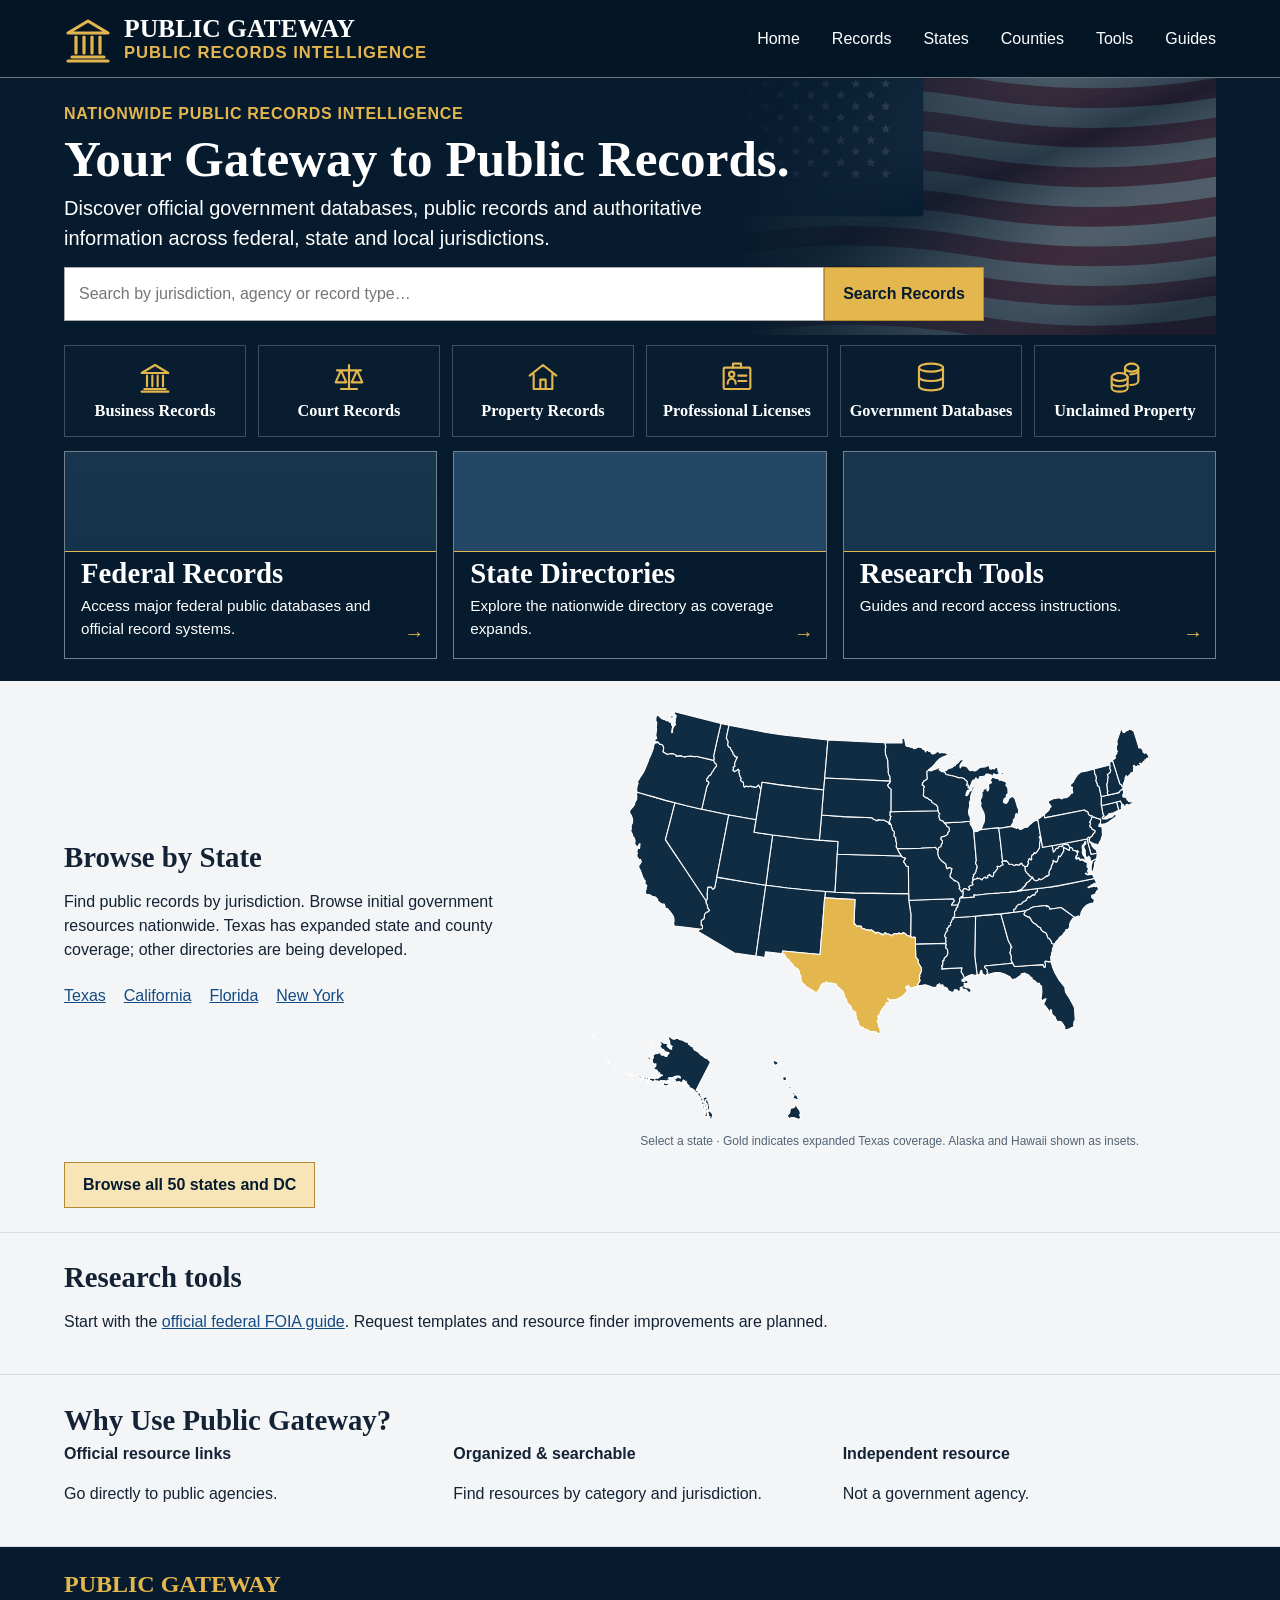
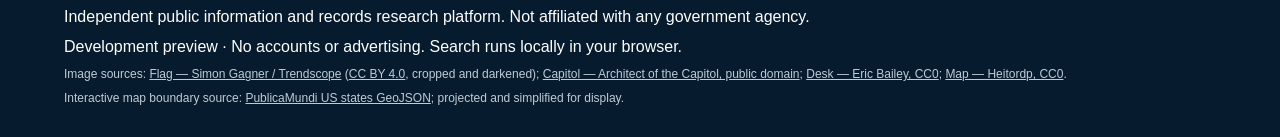
==== commit d7aacf6b: "Update map coverage labels and add Washington DC directory navigation" ====
--- a/index.html
+++ b/index.html
@@ -1 +1 @@
-<!doctype html><html lang="en"><head><meta charset="utf-8"><meta name="viewport" content="width=device-width,initial-scale=1"><meta name="description" content="Find official federal and Texas public records resources. Independent public information directory."><title>Public Gateway | Public Records Intelligence</title><link rel="stylesheet" href="style.css?v=9"></head><body><header><a class="brand" href="./"><span class="logo" aria-hidden="true"><svg viewBox="0 0 24 24" fill="none" stroke="currentColor" stroke-width="1.6" stroke-linejoin="round" stroke-linecap="round" aria-hidden="true"><path d="M2 9 12 3l10 6H2Zm2 12h16M2 23h20M6 11v8m4-8v8m4-8v8m4-8v8"/></svg></span><span>PUBLIC GATEWAY<small>PUBLIC RECORDS INTELLIGENCE</small></span></a><nav aria-label="Main navigation"><a href="./">Home</a><a href="records.html">Records</a><a href="#states">States</a><a href="counties.html">Counties</a><a href="#tools">Tools</a><a href="#guide">Guides</a></nav></header><main><section class="dark"><div class="hero"><div class="flag" aria-hidden="true"></div><div class="hero-content"><p class="eyebrow">NATIONWIDE PUBLIC RECORDS INTELLIGENCE</p><h1>Your Gateway to Public Records.</h1><p class="intro">Discover official government databases, public records and authoritative information across federal, state and local jurisdictions.</p><form id="search" action="records.html" method="get"><label class="sr" for="query">Search resources</label><input name="q" id="query" placeholder="Search by jurisdiction, agency or record type…"><button>Search Records</button></form></div></div><div class="categories"><button type="button" class="category" data-category="Business Records"><span aria-hidden="true"><svg viewBox="0 0 24 24" fill="none" stroke="currentColor" stroke-width="1.6" stroke-linejoin="round" stroke-linecap="round" aria-hidden="true"><path d="M2 9 12 3l10 6H2Zm2 12h16M2 23h20M6 11v8m4-8v8m4-8v8m4-8v8"/></svg></span>Business Records</button><button type="button" class="category" data-category="Court Records"><span aria-hidden="true"><svg viewBox="0 0 24 24" fill="none" stroke="currentColor" stroke-width="1.6" stroke-linejoin="round" stroke-linecap="round" aria-hidden="true"><path d="M12 3v18m-6 0h12M3 7h18M6 7l-4 9h8L6 7Zm12 0-4 9h8l-4-9Z"/></svg></span>Court Records</button><button type="button" class="category" data-category="Property Records"><span aria-hidden="true"><svg viewBox="0 0 24 24" fill="none" stroke="currentColor" stroke-width="1.6" stroke-linejoin="round" stroke-linecap="round" aria-hidden="true"><path d="m2 11 10-8 10 8M5 10v11h14V10M10 21v-7h4v7"/></svg></span>Property Records</button><button type="button" class="category" data-category="Professional Licenses"><span aria-hidden="true"><svg viewBox="0 0 24 24" fill="none" stroke="currentColor" stroke-width="1.6" stroke-linejoin="round" stroke-linecap="round" aria-hidden="true"><rect x="2" y="5" width="20" height="16" rx="1"/><path d="M9 5V2h6v3M13 11h6m-6 4h6M5 17c0-5 6-5 6 0"/><circle cx="8" cy="10" r="2"/></svg></span>Professional Licenses</button><button type="button" class="category" data-category="Government Databases"><span aria-hidden="true"><svg viewBox="0 0 24 24" fill="none" stroke="currentColor" stroke-width="1.6" stroke-linejoin="round" stroke-linecap="round" aria-hidden="true"><ellipse cx="12" cy="5" rx="9" ry="3"/><path d="M3 5v14c0 4 18 4 18 0V5M3 12c0 4 18 4 18 0"/></svg></span>Government Databases</button><button type="button" class="category" data-category="Unclaimed Property"><span aria-hidden="true"><svg viewBox="0 0 24 24" fill="none" stroke="currentColor" stroke-width="1.6" stroke-linejoin="round" stroke-linecap="round" aria-hidden="true"><ellipse cx="8" cy="12" rx="6" ry="3"/><path d="M2 12v8c0 4 12 4 12 0v-8M2 16c0 4 12 4 12 0"/><ellipse cx="17" cy="5" rx="5" ry="3"/><path d="M12 5v4m10-4v10c0 2-3 3-6 3M16 10c3 0 6-1 6-3"/></svg></span>Unclaimed Property</button></div><div class="features"><a href="records.html?region=Federal" data-region="Federal"><div class="banner federal">★</div><h2>Federal Records</h2><p>Access major federal public databases and official record systems.</p></a><a href="#states"><div class="banner states">USA</div><h2>State Directories</h2><p>Explore the nationwide directory as coverage expands.</p></a><a href="#tools"><div class="banner tools">▤</div><h2>Research Tools</h2><p>Guides and record access instructions.</p></a></div></section><section class="light" id="states"><div class="state-overview"><div><h2>Browse by State</h2><p>Find public records by jurisdiction. Texas resources are available now; other states are being populated.</p><div class="state-links"><a href="records.html?region=Texas">Texas</a><a href="records.html?region=California">California</a><a href="records.html?region=Florida">Florida</a><a href="records.html?region=New%20York">New York</a></div></div><div class="map-wrap"><svg class="geo-map" viewBox="0 0 780 505" xmlns="http://www.w3.org/2000/svg" aria-label="Select a state on the United States map"><a href="records.html?region=Alabama" aria-label="Alabama, directory in development" class="" tabindex="0"><title>Alabama</title><path d="M501.9,251.5L523.2,249.6L526.8,262.3L532.0,280.9L533.9,284.9L535.5,287.2L535.1,288.7L536.7,289.4L534.8,291.6L535.1,293.5L534.2,296.1L536.0,300.5L535.6,304.5L537.4,308.5L531.2,309.3L504.3,311.9L504.1,313.9L507.2,316.6L506.9,319.1L508.0,320.2L506.3,322.6L504.6,323.2L501.2,321.1L500.5,317.4L499.5,317.1L498.5,320.0L498.3,322.7L494.9,322.2L492.1,299.4L492.7,270.5L493.1,253.9L491.7,252.4L501.9,251.5Z" fill-rule="evenodd"/></a><a href="records.html?region=Arizona" aria-label="Arizona, directory in development" class="" tabindex="0"><title>Arizona</title><path d="M242.4,215.4L230.6,300.2L205.0,296.4L191.2,288.4L161.5,270.8L163.3,267.7L165.8,267.6L166.7,266.4L166.6,263.6L165.0,263.1L165.2,257.5L168.1,255.8L168.9,253.7L169.1,250.1L171.1,247.8L173.2,247.2L175.0,245.5L173.1,243.0L172.2,238.7L170.7,235.9L171.1,234.0L172.2,232.2L172.5,229.3L172.1,226.3L173.1,217.5L177.5,217.7L178.6,219.8L179.8,220.0L181.5,217.7L183.8,205.7L225.3,212.8L242.4,215.4Z" fill-rule="evenodd"/></a><a href="records.html?region=Arkansas" aria-label="Arkansas, directory in development" class="" tabindex="0"><title>Arkansas</title><path d="M415.0,233.4L466.6,231.5L467.8,234.3L466.1,236.2L464.3,239.1L472.1,238.7L471.9,241.5L470.2,242.4L469.9,244.8L467.8,247.4L468.3,251.0L467.2,253.8L466.0,254.2L466.9,255.5L465.0,256.8L464.3,259.4L463.0,260.2L463.4,263.1L461.2,264.1L461.4,265.1L458.9,267.7L459.8,269.3L457.7,271.8L455.9,276.5L458.2,278.4L457.2,279.7L458.0,282.8L457.2,284.9L426.6,285.8L421.2,286.0L421.1,277.9L419.3,277.3L416.9,278.1L415.5,276.7L415.8,250.1L413.3,233.4L415.0,233.4Z" fill-rule="evenodd"/></a><a href="records.html?region=California" aria-label="California, directory in development" class="" tabindex="0"><title>California</title><path d="M99.3,107.3L108.4,109.8L122.7,114.0L133.8,116.9L127.3,142.3L122.4,160.9L133.6,177.7L144.5,194.0L153.2,207.1L159.6,216.7L171.1,234.0L170.7,235.9L172.2,238.7L173.1,243.0L175.0,245.5L173.2,247.2L171.1,247.8L169.1,250.1L168.9,253.7L168.1,255.8L165.2,257.5L165.0,263.1L166.6,263.6L166.7,266.4L165.8,267.6L163.3,267.7L146.7,265.7L133.2,264.1L132.1,261.8L132.7,258.7L132.6,254.9L131.5,251.9L128.5,247.5L124.5,243.0L123.4,243.7L121.6,242.7L122.3,241.3L120.9,237.8L117.9,237.8L113.4,234.4L113.2,232.4L110.4,229.4L106.6,228.6L103.7,226.8L99.6,226.1L98.1,223.7L99.6,219.7L99.0,218.9L100.3,216.1L97.8,213.1L98.4,210.1L97.3,209.7L96.1,206.6L94.9,205.7L94.8,203.9L92.0,196.7L90.4,194.3L91.2,189.5L92.0,190.1L93.6,187.6L92.7,184.6L90.6,184.3L88.6,181.3L88.2,179.2L88.9,177.5L88.3,174.8L89.3,170.9L91.5,171.5L92.1,165.9L91.0,166.2L90.1,168.8L87.7,168.7L85.6,166.0L86.2,162.4L85.3,159.2L83.5,156.9L82.9,154.6L80.7,149.9L81.6,148.9L81.5,143.6L83.0,141.1L83.3,136.8L81.7,132.0L79.6,128.9L79.9,126.1L84.5,120.6L85.7,118.7L85.7,116.8L88.0,112.8L88.3,108.5L87.5,107.2L88.9,104.2L99.3,107.3Z" fill-rule="evenodd"/></a><a href="records.html?region=Colorado" aria-label="Colorado, directory in development" class="" tabindex="0"><title>Colorado</title><path d="M263.2,156.9L287.7,159.8L306.4,161.5L328.8,163.2L327.8,178.3L325.1,223.8L313.7,222.9L297.9,221.7L268.0,218.7L261.5,217.8L242.4,215.4L244.8,197.8L244.9,196.2L246.7,183.4L250.6,155.4L263.2,156.9Z" fill-rule="evenodd"/></a><a href="records.html?region=Connecticut" aria-label="Connecticut, directory in development" class="" tabindex="0"><title>Connecticut</title><path d="M648.2,119.2L661.7,116.0L661.8,116.2L664.1,124.9L663.8,126.4L662.8,126.4L658.3,128.8L652.6,129.9L650.6,132.5L648.2,133.8L645.5,136.2L644.3,134.7L646.6,132.4L645.5,131.4L643.5,120.1L648.2,119.2Z" fill-rule="evenodd"/></a><a href="records.html?region=Delaware" aria-label="Delaware, directory in development" class="" tabindex="0"><title>Delaware</title><path d="M630.1,158.1L629.4,160.1L628.5,161.3L629.2,163.6L631.4,165.5L632.6,169.0L635.8,172.3L637.0,172.2L638.6,177.2L631.2,178.7L626.2,160.2L627.7,158.2L630.1,158.1Z" fill-rule="evenodd"/></a><a href="records.html?region=Florida" aria-label="Florida, directory in development" class="" tabindex="0"><title>Florida</title><path d="M531.2,309.3L537.4,308.5L539.7,312.6L557.3,311.4L573.8,310.3L574.9,313.3L576.4,313.0L576.6,309.9L575.7,307.2L576.7,305.9L579.8,306.7L583.3,306.7L585.1,313.1L587.9,320.0L593.1,328.9L600.5,338.1L599.8,339.0L600.8,343.6L604.1,348.5L609.7,358.4L611.1,361.6L611.6,365.0L612.2,377.4L611.0,377.8L610.3,381.8L610.9,382.9L608.8,386.1L607.6,385.6L605.3,387.1L601.1,388.5L599.6,387.2L599.8,384.8L595.8,378.8L593.2,377.9L591.3,379.1L589.1,375.8L588.2,372.8L584.9,370.0L584.0,367.9L583.9,364.7L582.3,364.3L582.9,366.1L581.6,366.8L576.2,359.4L574.3,357.6L577.4,351.1L574.9,351.8L573.4,353.9L571.3,351.3L572.4,342.8L571.9,336.0L570.1,334.6L569.3,332.5L566.7,332.4L563.3,329.2L560.8,328.0L560.4,325.8L558.6,325.2L557.0,323.0L551.6,320.3L547.4,321.6L547.9,323.9L546.4,323.6L541.4,327.1L535.7,328.4L535.7,326.7L534.1,324.9L526.9,321.2L521.9,319.9L517.6,319.8L514.0,320.5L506.3,322.6L508.0,320.2L506.9,319.1L507.2,316.6L504.1,313.9L504.3,311.9L531.2,309.3Z" fill-rule="evenodd"/></a><a href="records.html?region=Georgia" aria-label="Georgia, directory in development" class="" tabindex="0"><title>Georgia</title><path d="M553.4,245.6L551.2,249.2L551.2,250.7L555.7,253.4L557.0,253.0L559.3,256.0L559.9,257.7L562.3,260.5L565.4,262.0L567.4,264.5L571.1,266.6L571.2,268.3L573.8,270.8L577.4,272.6L578.6,274.9L579.3,278.1L581.1,278.9L583.7,282.5L584.2,285.1L587.3,285.9L585.0,291.5L584.9,294.2L583.9,296.6L584.1,299.0L582.9,300.3L583.3,306.7L579.8,306.7L576.7,305.9L575.7,307.2L576.6,309.9L576.4,313.0L574.9,313.3L573.8,310.3L557.3,311.4L539.7,312.6L537.4,308.5L535.6,304.5L536.0,300.5L534.2,296.1L535.1,293.5L534.8,291.6L536.7,289.4L535.1,288.7L535.5,287.2L533.9,284.9L532.0,280.9L526.8,262.3L523.2,249.6L538.8,247.7L547.3,246.7L553.4,245.6Z" fill-rule="evenodd"/></a><a href="records.html?region=Idaho" aria-label="Idaho, directory in development" class="" tabindex="0"><title>Idaho</title><path d="M198.4,24.3L195.2,39.2L197.5,43.9L196.8,47.9L198.3,50.1L200.2,51.2L200.2,52.2L203.2,56.9L203.3,58.6L205.6,60.7L205.5,61.7L208.5,62.2L206.0,67.4L205.0,70.8L205.6,73.2L203.5,74.5L203.9,76.1L203.1,77.7L205.0,79.6L207.9,78.1L209.2,76.7L210.8,78.5L210.3,79.6L210.8,82.7L211.9,86.0L213.0,87.3L212.4,90.1L213.4,91.5L215.5,92.1L216.1,97.1L217.1,98.1L218.5,97.0L221.7,97.6L224.4,96.7L225.7,97.7L228.3,97.5L228.7,98.4L230.9,98.2L233.8,95.5L235.1,98.4L236.7,100.2L230.8,137.1L218.6,135.1L198.1,131.4L165.8,124.6L171.9,97.7L174.3,93.1L173.7,91.7L171.8,91.0L171.5,88.9L174.8,84.1L176.0,83.9L177.5,82.0L177.7,80.5L179.3,79.0L180.4,76.6L183.5,72.7L183.1,70.6L181.0,69.0L180.1,66.2L180.6,63.6L179.9,60.8L180.3,59.6L184.6,40.1L188.8,22.2L198.4,24.3Z" fill-rule="evenodd"/></a><a href="records.html?region=Illinois" aria-label="Illinois, directory in development" class="" tabindex="0"><title>Illinois</title><path d="M455.6,140.9L476.0,139.8L486.8,138.9L486.6,141.8L488.6,145.1L490.9,150.4L494.0,186.0L493.0,188.9L494.7,192.0L495.1,194.6L493.9,196.9L493.7,198.9L491.9,202.3L490.5,202.7L491.0,204.5L490.2,205.3L489.8,209.0L490.2,209.9L488.9,212.2L490.2,214.8L485.5,216.6L485.2,218.2L486.4,220.1L485.0,221.4L480.5,219.4L479.2,219.7L477.5,222.5L478.2,223.3L476.3,223.2L473.3,219.1L474.2,218.1L473.1,215.2L472.9,212.9L468.9,209.9L467.7,210.3L466.3,208.4L462.6,205.6L462.5,203.2L464.3,199.2L463.9,197.8L464.9,195.9L463.2,194.9L460.6,194.4L459.4,195.9L458.4,195.0L457.4,190.1L453.4,187.1L449.7,183.3L448.0,178.8L447.8,175.7L448.6,173.5L448.7,170.8L451.8,169.0L452.0,166.6L453.4,165.1L453.4,162.4L451.4,160.3L452.0,157.7L456.3,156.7L459.7,154.6L459.9,152.2L461.3,151.2L461.6,148.2L461.2,146.4L458.6,145.0L458.2,143.5L455.6,140.9Z" fill-rule="evenodd"/></a><a href="records.html?region=Indiana" aria-label="Indiana, directory in development" class="" tabindex="0"><title>Indiana</title><path d="M507.8,148.0L520.8,146.6L520.9,147.6L523.1,165.5L525.4,186.5L524.6,187.3L526.1,191.3L524.0,191.6L522.1,193.3L519.0,192.9L519.5,195.9L517.7,197.3L517.1,199.3L515.1,200.3L514.5,204.2L513.2,205.3L510.5,204.2L509.9,202.5L507.5,204.7L507.9,206.3L505.3,207.1L504.4,205.7L501.6,207.5L500.8,209.2L497.6,207.2L496.1,207.8L495.0,206.8L494.1,208.0L491.2,208.4L490.2,209.9L489.8,209.0L490.2,205.3L491.0,204.5L490.5,202.7L491.9,202.3L493.7,198.9L493.9,196.9L495.1,194.6L494.7,192.0L493.0,188.9L494.0,186.0L490.9,150.4L492.1,151.3L495.5,151.0L498.6,149.0L507.8,148.0Z" fill-rule="evenodd"/></a><a href="records.html?region=Iowa" aria-label="Iowa, directory in development" class="" tabindex="0"><title>Iowa</title><path d="M446.9,126.4L448.6,126.3L448.8,128.5L450.5,129.9L449.3,131.8L449.8,135.2L450.8,137.5L454.7,139.0L455.6,140.9L458.2,143.5L458.6,145.0L461.2,146.4L461.6,148.2L461.3,151.2L459.9,152.2L459.7,154.6L456.3,156.7L452.0,157.7L451.4,160.3L453.4,162.4L453.4,165.1L452.0,166.6L451.8,169.0L448.7,170.8L448.6,173.5L447.4,173.1L445.0,170.1L443.8,170.3L427.7,171.3L412.2,171.8L399.4,171.6L398.1,169.6L398.7,165.7L397.6,162.3L397.6,158.5L395.7,157.2L395.4,155.1L396.1,153.3L395.3,150.7L393.8,149.7L391.8,142.9L389.8,139.5L390.8,137.3L391.2,134.3L392.0,133.3L390.6,131.8L391.0,129.1L390.4,127.9L391.9,127.6L446.9,126.4Z" fill-rule="evenodd"/></a><a href="records.html?region=Kansas" aria-label="Kansas, directory in development" class="" tabindex="0"><title>Kansas</title><path d="M329.5,178.4L404.6,180.5L405.8,181.9L409.5,183.0L407.0,187.4L408.4,188.9L410.3,192.4L412.8,193.1L413.2,225.8L348.2,224.9L325.1,223.8L327.8,178.3L329.5,178.4Z" fill-rule="evenodd"/></a><a href="records.html?region=Kentucky" aria-label="Kentucky, directory in development" class="" tabindex="0"><title>Kentucky</title><path d="M536.5,190.3L539.4,192.0L541.1,190.7L545.6,191.2L546.6,189.6L548.2,188.9L549.1,191.3L550.4,191.6L552.3,193.4L552.6,198.0L554.4,200.6L556.6,202.6L557.4,204.2L559.9,205.6L561.5,205.7L557.6,210.3L553.6,213.2L553.8,214.3L552.2,215.5L552.2,216.9L550.0,217.8L549.5,219.5L543.4,222.5L543.3,222.8L533.1,223.9L524.2,224.4L521.9,224.8L508.7,225.6L493.8,227.4L491.2,226.9L491.6,229.6L476.8,230.6L475.3,230.9L475.8,228.9L477.7,229.5L478.2,223.3L477.5,222.5L479.2,219.7L480.5,219.4L485.0,221.4L486.4,220.1L485.2,218.2L485.5,216.6L490.2,214.8L488.9,212.2L490.2,209.9L491.2,208.4L494.1,208.0L495.0,206.8L496.1,207.8L497.6,207.2L500.8,209.2L501.6,207.5L504.4,205.7L505.3,207.1L507.9,206.3L507.5,204.7L509.9,202.5L510.5,204.2L513.2,205.3L514.5,204.2L515.1,200.3L517.1,199.3L517.7,197.3L519.5,195.9L519.0,192.9L522.1,193.3L524.0,191.6L526.1,191.3L524.6,187.3L525.4,186.5L529.8,186.0L532.5,188.8L532.9,190.1L536.5,190.3Z" fill-rule="evenodd"/></a><a href="records.html?region=Louisiana" aria-label="Louisiana, directory in development" class="" tabindex="0"><title>Louisiana</title><path d="M426.6,285.8L457.2,284.9L458.4,286.6L457.6,287.3L457.6,290.4L459.5,292.2L460.1,296.6L458.7,300.2L455.8,302.5L455.2,305.9L454.0,305.6L454.0,311.1L452.5,311.4L453.5,314.3L452.7,315.4L476.9,314.1L475.9,319.1L478.3,322.2L478.9,324.7L480.6,326.1L476.9,328.4L476.7,329.9L479.9,330.7L481.1,328.2L483.9,330.4L483.9,332.3L482.4,333.2L479.4,332.7L479.8,334.1L479.0,336.3L481.6,338.0L485.7,338.3L487.2,340.4L488.4,340.6L486.5,343.3L484.2,343.0L482.1,340.5L477.2,339.4L477.0,336.9L474.7,337.9L475.0,340.0L474.0,342.0L472.3,342.5L470.9,340.3L467.9,340.4L467.0,342.8L465.0,343.5L462.8,342.3L461.0,342.2L459.2,338.6L456.2,337.1L455.0,337.4L453.8,334.3L450.4,334.9L450.2,333.0L446.9,334.9L447.4,336.3L444.9,337.7L440.9,337.2L436.2,335.3L432.9,334.5L425.8,335.5L424.9,336.0L423.7,334.6L426.7,329.2L425.6,326.3L426.5,324.7L426.0,322.7L427.2,321.1L428.5,317.2L428.2,314.0L424.5,308.0L424.4,304.7L421.6,301.4L421.2,286.0L426.6,285.8Z" fill-rule="evenodd"/></a><a href="records.html?region=Maine" aria-label="Maine, directory in development" class="" tabindex="0"><title>Maine</title><path d="M669.4,97.8L667.8,97.1L667.6,95.6L665.5,94.4L659.6,75.5L656.6,66.2L660.5,63.0L659.5,62.2L660.5,59.5L662.0,58.0L661.4,57.2L662.6,55.5L661.4,53.1L661.4,49.0L662.5,47.3L662.0,43.1L666.5,29.9L668.4,29.9L669.3,32.5L670.9,33.1L673.6,30.6L675.6,30.0L676.7,28.6L680.1,30.0L682.3,31.4L687.3,47.4L688.2,51.3L692.0,51.3L692.0,53.1L693.4,54.4L693.1,56.0L695.2,57.8L697.0,56.7L700.4,61.2L699.0,64.2L697.5,63.7L697.0,65.6L695.4,65.6L695.7,67.0L693.7,67.5L691.6,71.5L690.3,69.5L689.2,69.7L690.3,71.8L688.3,73.7L687.2,72.0L686.4,73.3L683.7,74.1L683.0,72.0L681.6,72.9L682.3,74.3L681.8,77.9L682.3,78.7L680.9,81.0L678.8,80.9L678.2,83.1L676.7,83.8L675.8,85.6L674.1,85.8L673.2,84.3L671.6,87.5L672.6,88.9L671.1,89.9L671.3,91.3L669.9,93.5L669.4,97.8Z" fill-rule="evenodd"/></a><a href="records.html?region=Maryland" aria-label="Maryland, directory in development" class="" tabindex="0"><title>Maryland</title><path d="M629.4,186.9L629.2,187.0L628.9,187.1L629.4,186.9ZM584.7,168.3L626.2,160.2L631.2,178.7L638.6,177.2L637.8,183.9L636.1,184.6L633.1,186.1L630.8,187.3L630.4,184.9L629.2,184.1L630.3,182.8L628.0,180.7L627.7,181.9L625.3,182.1L623.9,179.6L624.6,179.5L624.0,176.0L624.4,174.4L622.4,169.9L623.1,166.9L624.9,166.0L624.6,163.1L623.3,163.7L623.5,165.2L620.9,167.7L620.4,169.6L621.1,173.9L620.5,176.2L621.7,179.5L623.6,181.6L623.8,183.4L625.1,185.0L624.9,186.3L621.8,184.5L617.8,184.1L616.2,182.1L614.3,183.8L613.2,182.2L614.4,179.6L614.9,177.0L616.1,175.1L614.4,174.0L613.6,175.1L611.9,174.0L609.4,173.7L608.9,171.5L607.4,170.5L605.7,170.6L603.6,166.7L601.6,167.1L599.5,166.1L598.6,167.4L596.8,167.7L596.7,169.4L593.1,168.9L591.3,171.6L589.7,171.3L587.9,174.3L586.0,176.0L584.7,168.3Z" fill-rule="evenodd"/></a><a href="records.html?region=Massachusetts" aria-label="Massachusetts, directory in development" class="" tabindex="0"><title>Massachusetts</title><path d="M667.8,100.9L668.9,100.8L670.0,103.3L670.1,105.5L668.9,107.8L669.5,110.1L671.9,109.8L673.9,111.7L674.2,113.6L675.5,113.8L676.0,115.4L679.4,116.0L682.5,113.7L682.3,115.9L677.7,119.1L675.8,119.7L674.3,118.6L672.7,119.5L672.9,120.6L671.1,121.7L669.5,119.3L669.1,118.9L667.7,118.2L666.2,114.9L664.6,115.3L661.8,116.2L661.7,116.0L648.2,119.2L643.5,120.1L643.2,119.6L643.4,109.4L652.1,107.5L664.5,104.7L665.3,103.1L667.8,100.9Z" fill-rule="evenodd"/></a><a href="records.html?region=Michigan" aria-label="Michigan, directory in development" class="" tabindex="0"><title>Michigan</title><path d="M535.8,145.1L520.9,147.6L520.8,146.6L507.8,148.0L498.6,149.0L500.6,146.8L501.8,143.2L503.0,141.0L503.7,138.1L503.9,133.9L503.2,129.5L499.1,121.1L499.7,117.7L498.6,113.8L500.7,109.6L500.9,106.1L500.3,104.4L502.0,103.5L502.0,101.0L504.6,100.0L506.4,97.1L506.8,102.5L507.9,102.7L509.0,99.8L508.6,95.2L509.3,94.0L512.1,92.9L510.8,89.8L512.4,86.9L514.7,86.5L517.5,87.9L520.1,87.8L521.6,89.8L523.6,89.7L527.1,91.2L528.3,91.0L530.5,93.9L529.3,95.8L530.9,97.8L531.8,100.3L531.9,105.9L529.9,107.6L529.8,110.6L527.3,111.9L526.4,115.5L527.1,116.7L529.8,117.6L531.6,115.5L533.4,111.3L536.9,109.3L538.8,110.2L540.2,112.2L542.2,118.3L542.9,121.3L544.6,124.9L544.2,130.5L542.6,131.6L542.2,129.6L541.1,130.4L540.4,135.1L538.4,137.1L538.2,140.6L535.8,143.9L535.8,145.1ZM506.5,88.0L506.9,89.8L505.5,90.3L505.8,87.7L506.5,88.0ZM485.6,99.7L483.9,98.3L484.7,96.0L482.2,95.9L483.0,93.8L482.9,91.2L480.5,89.5L479.2,87.8L474.6,86.7L473.3,87.3L468.7,85.4L457.8,83.1L456.5,80.6L454.5,79.8L458.4,78.0L460.1,76.1L464.6,75.1L467.3,72.7L468.7,72.5L469.7,70.8L472.7,68.4L474.2,66.4L476.5,65.0L478.9,65.8L475.2,70.7L474.4,72.4L474.7,75.1L476.5,72.9L480.0,72.9L482.9,74.1L485.8,78.0L487.2,78.6L489.7,77.7L490.4,78.5L493.1,78.8L498.3,74.8L501.1,74.2L504.9,73.9L507.4,72.5L509.3,72.2L510.2,76.3L512.3,76.6L514.3,75.7L515.2,76.6L516.4,75.2L519.4,74.4L520.1,79.6L521.7,81.6L523.8,82.0L523.9,80.5L525.9,80.2L527.1,81.6L526.4,82.9L520.6,82.6L517.9,83.6L514.8,82.2L514.1,83.9L514.7,85.2L513.3,85.1L511.1,83.3L507.7,82.4L505.9,82.5L504.5,84.7L501.8,85.5L498.8,85.4L497.7,86.3L497.6,88.0L494.5,89.7L494.5,87.7L493.0,87.4L492.6,89.5L490.2,89.8L489.2,90.8L488.0,94.5L485.4,99.3L485.6,99.7ZM469.5,57.8L467.1,59.8L465.8,60.2L465.8,58.6L471.9,54.6L470.9,57.2L469.5,57.8Z" fill-rule="evenodd"/></a><a href="records.html?region=Minnesota" aria-label="Minnesota, directory in development" class="" tabindex="0"><title>Minnesota</title><path d="M437.9,78.6L437.1,78.0L435.0,79.3L435.4,88.1L434.8,89.1L431.9,90.4L429.6,93.7L429.5,95.8L430.7,96.0L432.1,97.8L430.9,100.1L431.2,102.7L430.7,108.2L433.6,110.8L435.8,111.0L437.0,112.6L440.3,114.1L440.9,116.1L444.1,118.5L445.8,119.0L448.1,122.2L447.9,124.6L448.6,126.3L446.9,126.4L391.9,127.6L392.0,100.5L389.6,98.8L387.8,95.9L390.6,92.7L390.9,91.0L390.5,85.0L389.3,83.5L388.5,80.2L388.7,76.2L388.3,75.5L388.0,65.9L386.1,60.9L385.3,58.0L385.1,52.0L385.8,49.9L384.5,45.2L405.2,45.3L405.1,39.6L407.1,39.7L408.4,40.8L409.8,48.5L410.9,49.4L414.2,49.6L414.6,50.3L418.4,50.6L418.9,52.2L422.2,51.7L422.2,51.1L424.7,50.2L427.0,50.4L429.6,51.6L430.4,53.1L431.9,52.9L433.4,56.1L434.0,54.7L436.5,54.0L437.0,55.3L440.0,56.2L440.1,57.5L441.6,58.5L444.6,57.8L446.4,56.2L448.8,55.2L449.8,57.3L451.5,56.7L453.6,57.1L455.9,56.6L458.7,58.3L461.3,57.9L461.2,58.7L457.9,60.8L453.3,62.5L450.3,64.2L446.1,68.3L444.3,70.8L441.5,73.6L437.1,77.4L437.9,78.6Z" fill-rule="evenodd"/></a><a href="records.html?region=Mississippi" aria-label="Mississippi, directory in development" class="" tabindex="0"><title>Mississippi</title><path d="M488.4,252.7L491.7,252.4L493.1,253.9L492.7,270.5L492.1,299.4L494.9,322.2L493.6,323.0L490.4,322.9L489.1,322.0L486.0,322.9L481.9,324.9L480.6,326.1L478.9,324.7L478.3,322.2L475.9,319.1L476.9,314.1L452.7,315.4L453.5,314.3L452.5,311.4L454.0,311.1L454.0,305.6L455.2,305.9L455.8,302.5L458.7,300.2L460.1,296.6L459.5,292.2L457.6,290.4L457.6,287.3L458.4,286.6L457.2,284.9L458.0,282.8L457.2,279.7L458.2,278.4L455.9,276.5L457.7,271.8L459.8,269.3L458.9,267.7L461.4,265.1L461.2,264.1L463.4,263.1L463.0,260.2L464.3,259.4L465.0,256.8L466.9,255.5L466.0,254.2L488.4,252.7Z" fill-rule="evenodd"/></a><a href="records.html?region=Missouri" aria-label="Missouri, directory in development" class="" tabindex="0"><title>Missouri</title><path d="M443.8,170.3L445.0,170.1L447.4,173.1L448.6,173.5L447.8,175.7L448.0,178.8L449.7,183.3L453.4,187.1L457.4,190.1L458.4,195.0L459.4,195.9L460.6,194.4L463.2,194.9L464.9,195.9L463.9,197.8L464.3,199.2L462.5,203.2L462.6,205.6L466.3,208.4L467.7,210.3L468.9,209.9L472.9,212.9L473.1,215.2L474.2,218.1L473.3,219.1L476.3,223.2L478.2,223.3L477.7,229.5L475.8,228.9L475.3,230.9L474.5,230.9L473.9,231.0L474.2,234.7L472.1,238.7L464.3,239.1L466.1,236.2L467.8,234.3L466.6,231.5L415.0,233.4L413.3,233.4L413.2,225.8L412.8,193.1L410.3,192.4L408.4,188.9L407.0,187.4L409.5,183.0L405.8,181.9L404.6,180.5L401.8,176.5L399.4,171.6L412.2,171.8L427.7,171.3L443.8,170.3Z" fill-rule="evenodd"/></a><a href="records.html?region=Montana" aria-label="Montana, directory in development" class="" tabindex="0"><title>Montana</title><path d="M316.6,41.9L315.2,58.8L312.8,87.3L311.6,101.5L311.4,101.5L291.9,99.5L258.6,95.5L237.9,92.4L236.7,100.2L235.1,98.4L233.8,95.5L230.9,98.2L228.7,98.4L228.3,97.5L225.7,97.7L224.4,96.7L221.7,97.6L218.5,97.0L217.1,98.1L216.1,97.1L215.5,92.1L213.4,91.5L212.4,90.1L213.0,87.3L211.9,86.0L210.8,82.7L210.3,79.6L210.8,78.5L209.2,76.7L207.9,78.1L205.0,79.6L203.1,77.7L203.9,76.1L203.5,74.5L205.6,73.2L205.0,70.8L206.0,67.4L208.5,62.2L205.5,61.7L205.6,60.7L203.3,58.6L203.2,56.9L200.2,52.2L200.2,51.2L198.3,50.1L196.8,47.9L197.5,43.9L195.2,39.2L198.4,24.3L242.9,32.8L263.1,35.8L316.6,41.9Z" fill-rule="evenodd"/></a><a href="records.html?region=Nebraska" aria-label="Nebraska, directory in development" class="" tabindex="0"><title>Nebraska</title><path d="M316.9,132.0L335.4,133.4L369.5,134.8L369.8,135.6L375.4,138.4L376.7,137.0L378.3,137.3L383.4,137.4L389.2,140.3L389.9,142.4L391.8,142.9L393.8,149.7L395.3,150.7L396.1,153.3L395.4,155.1L395.7,157.2L397.6,158.5L397.6,162.3L398.7,165.7L398.1,169.6L399.4,171.6L401.8,176.5L404.6,180.5L329.5,178.4L327.8,178.3L328.8,163.2L306.4,161.5L309.0,131.4L316.9,132.0Z" fill-rule="evenodd"/></a><a href="records.html?region=Nevada" aria-label="Nevada, directory in development" class="" tabindex="0"><title>Nevada</title><path d="M165.8,124.6L198.1,131.4L183.8,205.7L181.5,217.7L179.8,220.0L178.6,219.8L177.5,217.7L173.1,217.5L172.1,226.3L172.5,229.3L172.2,232.2L171.1,234.0L159.6,216.7L153.2,207.1L144.5,194.0L133.6,177.7L122.4,160.9L127.3,142.3L133.8,116.9L147.8,120.5L165.8,124.6Z" fill-rule="evenodd"/></a><a href="records.html?region=New%20Hampshire" aria-label="New Hampshire, directory in development" class="" tabindex="0"><title>New Hampshire</title><path d="M656.6,66.2L659.6,75.5L665.5,94.4L667.6,95.6L667.8,97.1L669.4,97.8L668.9,100.8L667.8,100.9L665.3,103.1L664.5,104.7L652.1,107.5L650.9,106.6L650.4,104.4L651.2,103.3L650.5,101.3L649.8,94.9L650.9,91.6L650.9,88.1L651.5,86.6L650.6,83.0L653.7,80.8L654.7,77.9L653.1,75.7L653.9,73.0L653.4,71.6L653.9,67.5L656.3,67.2L656.6,66.2Z" fill-rule="evenodd"/></a><a href="records.html?region=New%20Jersey" aria-label="New Jersey, directory in development" class="" tabindex="0"><title>New Jersey</title><path d="M638.6,135.4L642.7,136.7L642.4,141.3L640.8,142.7L640.4,145.1L643.7,145.6L644.3,147.2L644.8,155.4L642.7,162.1L640.9,164.4L639.7,168.5L638.1,166.4L634.5,165.9L629.8,163.5L629.1,161.4L629.0,161.1L629.4,160.1L630.1,158.1L632.8,156.2L632.7,155.1L635.6,151.9L635.8,150.4L632.0,148.2L631.5,146.3L630.0,146.2L629.5,144.5L630.6,141.5L629.3,140.2L631.4,136.5L631.6,134.7L632.8,133.4L638.6,135.4Z" fill-rule="evenodd"/></a><a href="records.html?region=New%20Mexico" aria-label="New Mexico, directory in development" class="" tabindex="0"><title>New Mexico</title><path d="M261.5,217.8L268.0,218.7L297.9,221.7L313.7,222.9L313.2,230.4L312.7,230.4L309.9,267.9L308.4,283.2L307.3,298.3L262.6,294.1L262.1,295.5L263.3,297.4L242.1,294.9L241.2,301.7L230.6,300.2L242.4,215.4L261.5,217.8Z" fill-rule="evenodd"/></a><a href="records.html?region=New%20York" aria-label="New York, directory in development" class="" tabindex="0"><title>New York</title><path d="M634.5,76.4L635.4,79.4L635.5,82.2L637.1,84.6L637.5,87.5L637.0,90.8L638.9,94.6L638.6,95.9L640.9,97.9L643.0,108.1L643.4,109.4L643.2,119.6L643.5,120.1L645.5,131.4L646.6,132.4L644.3,134.7L645.5,136.2L650.4,136.3L651.2,135.2L655.2,134.2L657.1,133.2L659.8,130.0L660.5,131.6L662.4,131.9L658.9,135.1L651.3,140.4L647.9,141.9L645.5,142.3L643.9,143.5L642.4,141.3L642.7,136.7L638.6,135.4L632.8,133.4L632.1,132.4L630.4,132.7L627.9,130.7L627.6,128.4L625.9,127.0L625.1,127.3L623.5,125.5L575.7,134.9L575.0,131.2L575.0,130.9L580.9,125.5L581.6,123.3L583.5,121.5L582.2,119.2L581.2,118.8L579.8,114.9L585.8,112.0L591.3,111.1L593.6,111.0L596.3,112.2L597.7,111.2L602.4,110.4L604.9,108.8L607.4,105.5L609.3,105.0L608.5,100.9L608.9,98.4L606.2,97.3L606.4,95.3L610.0,91.9L611.1,89.4L615.0,83.4L619.2,79.9L626.3,78.7L634.5,76.4Z" fill-rule="evenodd"/></a><a href="records.html?region=North%20Carolina" aria-label="North Carolina, directory in development" class="" tabindex="0"><title>North Carolina</title><path d="M575.3,218.5L583.5,217.4L592.7,215.9L635.3,207.4L638.0,213.0L634.6,213.2L634.3,214.0L630.5,215.7L630.1,216.7L627.5,217.5L627.8,218.5L630.9,217.1L631.5,217.6L634.9,216.2L636.3,217.3L638.3,216.3L639.9,219.7L639.5,221.5L638.1,222.0L635.9,226.3L632.0,227.3L631.9,229.9L634.1,232.1L635.6,232.3L633.9,237.0L631.6,236.9L627.9,238.1L625.4,239.5L621.8,243.2L619.3,247.6L618.5,252.6L615.7,252.1L611.5,253.9L595.2,242.1L581.7,244.2L581.6,242.4L579.3,240.2L578.2,241.3L577.9,239.7L563.0,241.2L559.8,242.3L557.4,244.0L553.4,245.6L547.3,246.7L538.8,247.7L538.7,244.1L541.0,243.5L541.6,240.9L544.3,238.3L547.6,237.8L550.2,235.1L553.2,233.8L555.3,230.1L556.8,228.9L557.3,230.3L561.6,226.8L563.9,227.0L564.9,224.0L567.0,222.9L567.0,219.3L575.3,218.5Z" fill-rule="evenodd"/></a><a href="records.html?region=North%20Dakota" aria-label="North Dakota, directory in development" class="" tabindex="0"><title>North Dakota</title><path d="M384.5,45.2L385.8,49.9L385.1,52.0L385.3,58.0L386.1,60.9L388.0,65.9L388.3,75.5L388.7,76.2L388.5,80.2L389.3,83.5L390.5,85.0L390.9,91.0L312.8,87.3L315.2,58.8L316.6,41.9L384.5,45.2Z" fill-rule="evenodd"/></a><a href="records.html?region=Ohio" aria-label="Ohio, directory in development" class="" tabindex="0"><title>Ohio</title><path d="M567.5,136.6L570.8,156.7L569.2,157.8L570.3,159.3L570.6,161.6L569.7,165.4L569.5,171.1L565.9,176.6L564.5,177.5L563.1,176.7L562.2,179.0L560.8,179.1L559.8,182.2L560.4,183.9L559.4,185.5L557.4,183.4L555.8,187.4L556.7,189.6L555.4,190.6L555.3,192.6L552.3,193.4L550.4,191.6L549.1,191.3L548.2,188.9L546.6,189.6L545.6,191.2L541.1,190.7L539.4,192.0L536.5,190.3L532.9,190.1L532.5,188.8L529.8,186.0L525.4,186.5L523.1,165.5L520.9,147.6L535.8,145.1L540.4,146.6L542.0,147.6L542.9,146.3L545.7,148.4L547.3,148.9L552.1,146.2L555.2,146.1L558.0,142.8L562.4,139.4L567.5,136.6L567.5,136.6Z" fill-rule="evenodd"/></a><a href="records.html?region=Oklahoma" aria-label="Oklahoma, directory in development" class="" tabindex="0"><title>Oklahoma</title><path d="M348.2,224.9L413.2,225.8L413.3,233.4L415.8,250.1L415.5,276.7L410.8,275.1L409.5,273.4L406.3,271.9L405.5,273.3L402.3,273.2L401.7,272.4L398.8,273.9L397.5,273.1L394.9,273.8L392.4,276.1L391.5,274.8L388.9,273.7L386.2,273.7L385.4,271.9L382.2,275.3L381.2,273.4L379.8,273.9L378.7,272.7L375.8,271.5L373.6,273.4L372.7,271.3L371.0,271.0L370.0,269.4L367.6,268.6L366.0,270.0L365.1,268.7L362.6,268.8L360.0,267.4L357.5,267.5L356.7,264.6L352.8,264.3L351.3,264.7L348.7,261.7L347.7,261.8L349.0,232.5L327.3,231.4L313.2,230.4L313.7,222.9L325.1,223.8L348.2,224.9Z" fill-rule="evenodd"/></a><a href="records.html?region=Oregon" aria-label="Oregon, directory in development" class="" tabindex="0"><title>Oregon</title><path d="M117.3,47.1L118.3,47.3L120.0,49.4L120.4,51.4L119.6,55.9L124.4,58.9L129.4,57.9L132.3,58.4L135.3,60.1L135.3,61.1L141.4,60.5L142.6,61.6L145.7,62.0L148.6,61.2L153.3,61.1L157.5,61.8L159.1,61.2L180.1,66.2L181.0,69.0L183.1,70.6L183.5,72.7L180.4,76.6L179.3,79.0L177.7,80.5L177.5,82.0L176.0,83.9L174.8,84.1L171.5,88.9L171.8,91.0L173.7,91.7L174.3,93.1L171.9,97.7L165.8,124.6L147.8,120.5L133.8,116.9L122.7,114.0L108.4,109.8L99.3,107.3L88.9,104.2L87.9,102.1L88.5,97.2L89.7,94.0L89.1,91.0L90.8,89.0L92.8,85.3L95.5,81.7L97.3,78.3L102.2,66.4L102.5,64.7L105.1,59.6L107.8,52.4L108.5,48.1L109.7,45.8L114.3,44.9L115.6,47.1L117.3,47.1Z" fill-rule="evenodd"/></a><a href="records.html?region=Pennsylvania" aria-label="Pennsylvania, directory in development" class="" tabindex="0"><title>Pennsylvania</title><path d="M575.0,131.2L575.7,134.9L623.5,125.5L625.1,127.3L625.9,127.0L627.6,128.4L627.9,130.7L630.4,132.7L632.1,132.4L632.8,133.4L631.6,134.7L631.4,136.5L629.3,140.2L630.6,141.5L629.5,144.5L630.0,146.2L631.5,146.3L632.0,148.2L635.8,150.4L635.6,151.9L632.7,155.1L632.8,156.2L630.1,158.1L627.7,158.2L626.2,160.2L584.7,168.3L573.0,170.3L570.8,156.7L567.5,136.6L567.5,136.6L569.4,135.5L575.0,130.9L575.0,131.2Z" fill-rule="evenodd"/></a><a href="records.html?region=Rhode%20Island" aria-label="Rhode Island, directory in development" class="" tabindex="0"><title>Rhode Island</title><path d="M669.5,119.3L671.1,121.7L669.0,122.6L669.5,119.3ZM664.6,115.3L666.2,114.9L667.7,118.2L669.1,118.9L667.8,119.0L667.2,121.5L667.7,124.6L663.8,126.4L664.1,124.9L661.8,116.2L664.6,115.3Z" fill-rule="evenodd"/></a><a href="records.html?region=South%20Carolina" aria-label="South Carolina, directory in development" class="" tabindex="0"><title>South Carolina</title><path d="M557.4,244.0L559.8,242.3L563.0,241.2L577.9,239.7L578.2,241.3L579.3,240.2L581.6,242.4L581.7,244.2L595.2,242.1L611.5,253.9L609.5,255.0L607.3,257.9L605.4,262.2L605.5,265.4L603.8,268.2L601.0,268.7L600.7,270.6L598.2,273.1L596.9,275.4L594.5,276.8L592.1,279.5L592.0,280.6L589.6,282.3L587.3,285.9L584.2,285.1L583.7,282.5L581.1,278.9L579.3,278.1L578.6,274.9L577.4,272.6L573.8,270.8L571.2,268.3L571.1,266.6L567.4,264.5L565.4,262.0L562.3,260.5L559.9,257.7L559.3,256.0L557.0,253.0L555.7,253.4L551.2,250.7L551.2,249.2L553.4,245.6L557.4,244.0Z" fill-rule="evenodd"/></a><a href="records.html?region=South%20Dakota" aria-label="South Dakota, directory in development" class="" tabindex="0"><title>South Dakota</title><path d="M312.8,87.3L390.9,91.0L390.6,92.7L387.8,95.9L389.6,98.8L392.0,100.5L391.9,127.6L390.4,127.9L391.0,129.1L390.6,131.8L392.0,133.3L391.2,134.3L390.8,137.3L389.8,139.5L391.8,142.9L389.9,142.4L389.2,140.3L383.4,137.4L378.3,137.3L376.7,137.0L375.4,138.4L369.8,135.6L369.5,134.8L335.4,133.4L316.9,132.0L309.0,131.4L311.4,101.5L311.6,101.5L312.8,87.3Z" fill-rule="evenodd"/></a><a href="records.html?region=Tennessee" aria-label="Tennessee, directory in development" class="" tabindex="0"><title>Tennessee</title><path d="M491.6,229.6L491.2,226.9L493.8,227.4L508.7,225.6L521.9,224.8L524.2,224.4L533.1,223.9L543.3,222.8L543.4,222.5L567.0,219.3L567.0,222.9L564.9,224.0L563.9,227.0L561.6,226.8L557.3,230.3L556.8,228.9L555.3,230.1L553.2,233.8L550.2,235.1L547.6,237.8L544.3,238.3L541.6,240.9L541.0,243.5L538.7,244.1L538.8,247.7L523.2,249.6L501.9,251.5L491.7,252.4L488.4,252.7L466.0,254.2L467.2,253.8L468.3,251.0L467.8,247.4L469.9,244.8L470.2,242.4L471.9,241.5L472.1,238.7L474.2,234.7L473.9,231.0L474.5,230.9L475.3,230.9L476.8,230.6L491.6,229.6Z" fill-rule="evenodd"/></a><a href="records.html?region=Texas" aria-label="Texas, resources available" class="available" tabindex="0"><title>Texas</title><path d="M327.3,231.4L349.0,232.5L347.7,261.8L348.7,261.7L351.3,264.7L352.8,264.3L356.7,264.6L357.5,267.5L360.0,267.4L362.6,268.8L365.1,268.7L366.0,270.0L367.6,268.6L370.0,269.4L371.0,271.0L372.7,271.3L373.6,273.4L375.8,271.5L378.7,272.7L379.8,273.9L381.2,273.4L382.2,275.3L385.4,271.9L386.2,273.7L388.9,273.7L391.5,274.8L392.4,276.1L394.9,273.8L397.5,273.1L398.8,273.9L401.7,272.4L402.3,273.2L405.5,273.3L406.3,271.9L409.5,273.4L410.8,275.1L415.5,276.7L416.9,278.1L419.3,277.3L421.1,277.9L421.2,286.0L421.6,301.4L424.4,304.7L424.5,308.0L428.2,314.0L428.5,317.2L427.2,321.1L426.0,322.7L426.5,324.7L425.6,326.3L426.7,329.2L423.7,334.6L424.9,336.0L422.8,336.2L416.0,338.4L413.6,337.2L413.1,334.8L411.4,336.5L410.2,336.1L409.6,338.3L411.0,339.2L411.2,342.0L408.8,344.9L404.9,348.7L396.9,352.6L396.1,352.0L393.8,353.0L393.7,352.1L390.4,352.7L388.9,350.8L388.0,351.2L391.4,355.1L388.9,356.3L386.5,355.5L386.1,358.2L383.1,361.0L380.0,366.1L377.9,371.5L376.5,371.1L376.1,373.0L377.6,372.5L376.8,376.5L375.8,376.6L375.7,378.8L376.9,380.1L377.2,384.5L378.7,386.1L379.0,389.0L380.2,391.5L376.0,393.0L374.3,391.0L371.1,390.2L366.8,390.3L363.3,387.8L360.5,387.4L358.5,385.4L355.7,384.7L353.8,382.8L352.7,378.2L350.4,375.4L350.8,373.2L349.8,370.7L350.2,368.6L348.6,366.1L347.2,365.8L345.0,363.6L344.4,360.9L342.6,358.4L339.8,356.2L338.7,351.6L337.4,350.3L335.9,346.6L335.4,343.7L333.9,341.4L331.2,339.4L330.6,338.1L328.1,336.8L326.3,333.4L320.7,332.3L317.2,332.2L314.4,330.9L313.6,332.4L310.5,332.7L307.9,335.7L306.1,340.5L305.3,340.6L303.3,343.4L301.2,343.3L298.1,340.8L290.3,336.4L288.9,334.3L286.0,332.1L284.1,327.7L284.4,323.8L282.5,320.5L282.2,317.8L281.0,315.9L276.2,312.9L273.9,309.2L271.9,307.7L269.9,304.5L266.9,302.6L265.1,298.4L263.3,297.4L262.1,295.5L262.6,294.1L307.3,298.3L308.4,283.2L309.9,267.9L312.7,230.4L313.2,230.4L327.3,231.4Z" fill-rule="evenodd"/></a><a href="records.html?region=Utah" aria-label="Utah, directory in development" class="" tabindex="0"><title>Utah</title><path d="M218.6,135.1L230.8,137.1L228.4,152.0L250.6,155.4L246.7,183.4L244.9,196.2L244.8,197.8L242.4,215.4L225.3,212.8L183.8,205.7L198.1,131.4L218.6,135.1Z" fill-rule="evenodd"/></a><a href="records.html?region=Vermont" aria-label="Vermont, directory in development" class="" tabindex="0"><title>Vermont</title><path d="M653.4,71.6L653.9,73.0L653.1,75.7L654.7,77.9L653.7,80.8L650.6,83.0L651.5,86.6L650.9,88.1L650.9,91.6L649.8,94.9L650.5,101.3L651.2,103.3L650.4,104.4L650.9,106.6L652.1,107.5L643.4,109.4L643.0,108.1L640.9,97.9L638.6,95.9L638.9,94.6L637.0,90.8L637.5,87.5L637.1,84.6L635.5,82.2L635.4,79.4L634.5,76.4L645.2,73.9L653.4,71.6Z" fill-rule="evenodd"/></a><a href="records.html?region=Virginia" aria-label="Virginia, directory in development" class="" tabindex="0"><title>Virginia</title><path d="M636.1,184.6L637.8,183.9L636.8,186.8L635.5,188.0L635.3,191.6L634.0,197.7L632.3,199.2L631.3,197.3L631.3,192.6L633.1,186.1L636.1,184.6ZM629.2,187.0L629.4,186.9L628.9,187.1L629.2,187.0ZM598.1,169.9L605.0,173.7L605.7,170.6L607.4,170.5L608.9,171.5L609.4,173.7L611.9,174.0L613.6,175.1L614.9,177.0L614.4,179.6L613.2,180.5L612.7,182.8L613.5,184.2L616.5,183.1L617.5,185.4L621.7,185.5L623.2,187.1L626.9,188.5L626.3,193.0L628.3,195.9L627.1,197.8L627.3,199.7L629.0,200.5L627.7,202.7L624.8,200.8L624.4,201.7L626.9,203.0L632.7,202.2L635.3,207.4L592.7,215.9L583.5,217.4L575.3,218.5L567.0,219.3L543.4,222.5L549.5,219.5L550.0,217.8L552.2,216.9L552.2,215.5L553.8,214.3L553.6,213.2L557.6,210.3L561.5,205.7L561.5,206.9L563.4,209.2L565.6,210.1L567.1,209.8L569.0,207.5L570.9,208.8L573.7,207.5L578.6,203.8L579.2,204.6L581.0,203.0L580.6,200.3L581.5,197.7L583.3,195.1L583.7,192.3L585.5,189.1L585.7,185.5L588.0,187.2L590.0,187.5L591.0,186.1L592.5,180.4L594.2,181.4L598.4,174.4L598.1,169.9Z" fill-rule="evenodd"/></a><a href="records.html?region=Washington" aria-label="Washington, directory in development" class="" tabindex="0"><title>Washington</title><path d="M188.8,22.2L184.6,40.1L180.3,59.6L179.9,60.8L180.6,63.6L180.1,66.2L159.1,61.2L157.5,61.8L153.3,61.1L148.6,61.2L145.7,62.0L142.6,61.6L141.4,60.5L135.3,61.1L135.3,60.1L132.3,58.4L129.4,57.9L124.4,58.9L119.6,55.9L120.4,51.4L120.0,49.4L118.3,47.3L117.3,47.1L115.6,47.1L114.3,44.9L112.7,43.8L111.0,44.2L109.4,42.4L110.4,40.5L112.0,39.9L110.9,36.3L111.9,28.2L111.4,26.9L112.1,21.1L110.8,18.4L111.3,14.0L113.2,11.5L114.8,13.4L118.2,16.4L120.9,17.2L123.4,18.7L126.2,18.7L127.0,20.3L129.3,20.9L130.0,24.5L131.3,24.6L130.3,28.9L129.9,33.0L130.9,32.8L130.9,29.3L132.1,26.1L134.6,23.3L133.7,21.6L134.3,19.2L134.1,16.4L135.1,14.6L135.1,12.3L133.7,11.5L132.7,9.5L133.5,8.0L188.8,22.2ZM131.1,17.9L132.5,17.7L131.5,20.5L130.2,19.0L131.1,17.9ZM129.2,13.2L130.8,11.6L131.6,14.3L130.6,16.1L128.5,14.9L129.2,13.2Z" fill-rule="evenodd"/></a><a href="records.html?region=West%20Virginia" aria-label="West Virginia, directory in development" class="" tabindex="0"><title>West Virginia</title><path d="M570.8,156.7L573.0,170.3L584.7,168.3L586.0,176.0L587.9,174.3L589.7,171.3L591.3,171.6L593.1,168.9L596.7,169.4L596.8,167.7L598.6,167.4L599.5,166.1L601.6,167.1L603.6,166.7L605.7,170.6L605.0,173.7L598.1,169.9L598.4,174.4L594.2,181.4L592.5,180.4L591.0,186.1L590.0,187.5L588.0,187.2L585.7,185.5L585.5,189.1L583.7,192.3L583.3,195.1L581.5,197.7L580.6,200.3L581.0,203.0L579.2,204.6L578.6,203.8L573.7,207.5L570.9,208.8L569.0,207.5L567.1,209.8L565.6,210.1L563.4,209.2L561.5,206.9L561.5,205.7L559.9,205.6L557.4,204.2L556.6,202.6L554.4,200.6L552.6,198.0L552.3,193.4L555.3,192.6L555.4,190.6L556.7,189.6L555.8,187.4L557.4,183.4L559.4,185.5L560.4,183.9L559.8,182.2L560.8,179.1L562.2,179.0L563.1,176.7L564.5,177.5L565.9,176.6L569.5,171.1L569.7,165.4L570.6,161.6L570.3,159.3L569.2,157.8L570.8,156.7Z" fill-rule="evenodd"/></a><a href="records.html?region=Wisconsin" aria-label="Wisconsin, directory in development" class="" tabindex="0"><title>Wisconsin</title><path d="M454.5,79.8L456.5,80.6L457.8,83.1L468.7,85.4L473.3,87.3L474.6,86.7L479.2,87.8L480.5,89.5L482.9,91.2L483.0,93.8L482.2,95.9L484.7,96.0L483.9,98.3L485.6,99.7L485.4,101.5L483.4,102.0L481.9,105.6L481.5,108.0L482.8,108.3L484.3,106.6L485.7,103.5L487.8,102.2L489.2,98.3L491.3,97.2L491.4,99.2L490.0,101.2L487.6,107.7L487.1,111.2L487.4,113.6L486.4,114.6L485.7,118.0L486.3,120.9L485.5,122.8L484.6,127.6L485.2,131.3L486.8,134.5L486.8,138.9L476.0,139.8L455.6,140.9L454.7,139.0L450.8,137.5L449.8,135.2L449.3,131.8L450.5,129.9L448.8,128.5L448.6,126.3L447.9,124.6L448.1,122.2L445.8,119.0L444.1,118.5L440.9,116.1L440.3,114.1L437.0,112.6L435.8,111.0L433.6,110.8L430.7,108.2L431.2,102.7L430.9,100.1L432.1,97.8L430.7,96.0L429.5,95.8L429.6,93.7L431.9,90.4L434.8,89.1L435.4,88.1L435.0,79.3L437.1,78.0L437.9,78.6L440.2,78.7L447.3,75.8L449.8,74.3L450.8,75.3L449.5,77.3L453.0,79.7L454.5,79.8Z" fill-rule="evenodd"/></a><a href="records.html?region=Wyoming" aria-label="Wyoming, directory in development" class="" tabindex="0"><title>Wyoming</title><path d="M258.6,95.5L291.9,99.5L311.4,101.5L309.0,131.4L306.4,161.5L287.7,159.8L263.2,156.9L250.6,155.4L228.4,152.0L230.8,137.1L236.7,100.2L237.9,92.4L258.6,95.5Z" fill-rule="evenodd"/></a><a href="records.html?region=Alaska" aria-label="Alaska, directory in development" class="" tabindex="0"><title>Alaska</title><path d="M173.6,492.3L174.0,491.6L174.4,492.3L174.1,493.0L173.4,492.6L173.6,492.3ZM173.5,490.7L173.8,491.5L173.3,492.1L173.1,491.7L173.5,490.7ZM172.2,485.2L172.9,485.4L173.1,485.6L172.8,486.2L172.1,486.1L171.8,485.5L172.2,485.2ZM170.4,484.9L171.5,485.5L171.5,486.4L172.3,487.8L172.4,488.5L172.3,489.0L172.5,489.2L172.3,489.8L172.5,490.6L172.4,491.2L172.8,491.2L172.7,491.6L172.1,493.3L171.8,493.6L171.0,493.3L171.2,492.3L170.9,492.3L170.6,491.4L170.3,491.6L169.9,491.2L169.8,491.8L170.3,491.8L170.5,492.2L170.0,493.0L169.5,492.7L169.1,491.3L169.1,490.6L169.4,490.1L168.8,489.8L169.0,489.4L169.5,489.6L170.1,489.4L170.2,488.6L169.7,488.2L170.1,487.0L170.1,486.4L169.5,486.6L169.7,485.9L170.2,485.8L170.2,485.0L170.4,484.9ZM168.6,488.1L169.0,488.6L169.5,488.4L169.8,488.7L169.2,489.2L168.7,488.7L168.6,488.1ZM170.6,482.1L170.4,481.5L171.0,481.4L172.2,482.4L172.9,482.6L173.0,483.6L173.6,484.6L173.3,485.0L172.7,485.1L172.2,484.8L171.6,484.9L171.1,484.5L170.4,484.4L170.7,483.3L171.0,482.7L170.6,482.5L170.6,482.1ZM169.3,483.7L169.1,483.3L169.0,482.4L169.1,481.9L169.6,481.7L169.8,482.1L170.0,481.7L170.8,482.9L170.5,483.7L170.2,483.7L169.6,484.4L169.7,484.7L169.0,485.6L168.7,485.2L168.4,485.8L168.2,485.3L168.6,484.1L169.3,483.7ZM167.6,484.0L167.3,484.4L167.0,484.0L166.8,481.7L166.5,480.9L166.9,480.6L167.1,479.4L166.8,478.3L167.8,477.8L168.0,478.2L168.5,478.8L169.0,479.1L168.7,479.7L168.4,482.1L167.6,484.0ZM170.8,475.8L171.6,476.5L172.1,476.7L171.9,477.0L172.2,478.4L171.7,478.0L171.5,478.4L171.8,479.2L171.5,480.3L170.8,480.4L170.5,480.6L169.3,481.0L169.0,480.9L169.2,480.0L169.6,479.6L169.8,478.9L169.9,477.9L170.1,477.5L170.4,476.3L170.3,475.6L170.5,474.8L170.8,475.8ZM166.3,478.2L166.6,478.4L166.7,479.3L166.3,479.8L165.7,479.6L166.1,478.8L166.3,478.2ZM166.8,474.1L167.6,474.5L168.2,474.4L168.7,475.2L168.1,475.5L168.2,475.8L168.8,475.4L169.6,476.0L169.9,476.6L169.2,477.3L169.4,477.5L169.3,478.7L168.5,478.6L167.6,477.1L167.3,478.0L166.7,478.2L166.3,477.9L166.3,477.2L165.9,476.6L165.9,475.6L165.5,475.0L165.9,474.4L166.3,474.3L166.7,473.8L166.8,474.1ZM144.7,452.7L143.2,453.0L142.9,453.4L141.9,453.1L142.5,452.6L143.7,452.6L144.6,452.2L144.7,452.7ZM144.5,450.6L143.9,451.3L143.1,451.9L142.8,451.3L143.7,450.7L144.5,450.6ZM163.9,417.3L164.1,417.5L165.0,418.3L165.6,418.5L166.3,418.9L167.1,419.5L167.6,419.7L167.9,420.3L168.6,421.0L169.7,421.7L170.1,421.8L170.9,422.1L171.3,422.0L172.2,422.5L172.1,422.6L172.6,422.8L173.5,423.6L174.0,424.3L174.5,424.9L174.6,425.1L175.2,425.5L175.6,426.1L175.6,426.3L176.0,426.3L176.4,426.7L159.2,460.2L160.2,461.1L160.5,460.8L161.4,461.9L162.4,461.6L163.9,462.2L163.1,463.2L163.3,463.7L164.0,464.5L163.9,465.1L165.4,468.4L165.2,469.9L165.8,469.8L167.2,469.6L167.8,469.9L168.3,469.5L168.6,468.8L169.1,469.0L169.5,468.4L170.3,468.6L171.7,468.6L172.4,470.0L172.1,470.5L172.1,471.2L172.7,471.6L173.1,472.9L172.9,473.1L173.1,473.7L173.9,474.7L174.7,477.8L174.6,478.5L174.9,479.4L175.1,481.1L175.5,482.7L174.9,483.1L175.7,483.6L175.2,484.2L175.8,484.8L175.5,485.7L176.2,485.9L177.2,487.3L177.9,487.8L178.2,488.4L178.6,488.7L178.5,489.1L179.4,489.6L179.4,490.2L178.7,491.0L178.4,491.8L178.3,493.3L177.9,493.5L176.8,494.5L175.5,495.0L175.4,494.4L175.0,494.4L175.1,493.5L175.3,493.1L175.2,492.5L176.0,492.3L175.8,492.1L175.0,492.4L174.8,491.9L174.3,492.0L173.6,490.6L174.4,489.7L173.5,489.8L173.3,490.3L172.9,489.7L173.0,489.1L173.6,488.7L173.6,488.1L172.9,488.4L172.8,487.2L172.4,487.3L172.5,486.4L173.2,486.1L173.7,486.3L173.8,485.6L174.4,484.9L174.0,484.8L173.5,483.7L173.2,482.6L172.1,481.5L172.8,479.8L172.4,479.4L172.8,478.8L172.5,478.4L172.2,477.2L172.2,476.7L171.1,476.0L170.4,474.3L171.1,471.2L170.6,471.8L170.4,472.4L170.4,473.7L170.2,473.9L170.2,474.9L169.8,475.5L169.4,475.2L169.3,474.3L168.9,474.0L168.1,473.8L168.5,472.9L168.4,471.9L167.9,471.9L166.7,470.4L166.5,470.6L167.2,471.2L167.6,472.2L167.8,472.3L167.7,472.9L167.7,473.7L166.7,473.7L166.3,473.2L166.0,473.7L165.6,473.0L165.5,472.6L165.1,472.4L164.3,471.1L163.8,470.0L163.9,469.5L163.7,468.7L162.7,467.6L162.2,466.8L161.2,465.7L160.7,464.8L161.0,464.3L161.1,464.6L161.6,464.4L161.7,463.5L162.2,463.2L162.2,462.9L161.2,463.5L159.7,463.4L158.3,462.4L157.3,461.3L157.4,460.9L156.8,460.7L156.4,460.1L155.1,459.1L154.3,458.7L152.4,457.9L151.7,457.7L151.2,456.7L150.4,455.9L150.3,455.4L150.5,454.8L149.8,454.4L149.2,454.8L148.4,453.4L148.4,453.0L146.9,452.9L145.9,453.2L146.0,452.4L146.4,452.2L146.7,452.5L148.2,452.8L148.2,452.4L147.6,452.2L147.6,451.6L147.1,451.3L147.3,449.9L146.9,450.1L146.1,449.8L146.0,449.5L145.6,449.7L144.8,449.1L144.5,449.4L143.8,449.2L143.7,448.9L144.3,448.3L144.0,448.2L143.2,448.7L143.6,449.2L143.3,449.8L143.3,450.6L142.7,451.1L142.4,450.6L142.1,450.8L142.4,451.2L142.2,452.2L141.5,452.0L141.2,451.6L140.5,451.5L140.4,451.1L139.7,450.7L139.9,450.4L139.4,450.4L139.0,450.7L138.9,450.1L138.2,450.4L138.2,450.7L137.5,450.7L137.0,450.4L136.6,450.7L135.8,450.7L135.6,450.3L134.9,450.5L134.6,450.3L133.4,450.7L132.7,450.3L132.6,449.9L131.9,450.0L131.3,449.1L131.9,448.6L132.6,448.8L133.0,449.1L133.2,448.9L134.2,448.8L134.5,448.5L133.3,448.4L132.8,447.6L132.8,447.3L133.8,446.7L134.9,446.4L135.3,445.9L135.6,446.0L136.0,445.4L136.1,444.6L137.0,444.9L139.1,444.9L139.2,445.5L139.6,445.9L140.5,445.9L140.1,444.9L140.1,444.4L139.4,444.0L139.1,443.6L138.9,443.7L138.1,443.5L137.4,443.8L136.7,443.4L135.6,443.5L135.2,443.9L134.6,443.7L134.2,444.0L133.6,444.0L132.9,444.6L131.8,444.6L132.0,445.2L131.3,445.6L130.5,445.2L129.9,445.9L129.1,445.7L129.1,445.2L128.4,445.6L128.0,445.3L127.8,445.8L126.7,445.4L125.8,446.4L126.8,447.1L127.3,448.0L127.3,448.5L126.6,448.8L125.8,448.8L125.3,448.5L125.0,448.8L124.6,448.7L124.5,449.2L123.7,449.6L122.6,449.6L122.2,449.3L121.6,449.2L121.3,448.9L120.8,448.9L120.7,449.3L120.0,449.1L119.6,449.4L119.4,448.9L118.4,449.4L117.7,448.8L117.4,449.3L117.1,448.9L116.6,448.9L116.2,449.5L115.0,450.1L114.1,449.7L113.2,449.6L112.9,449.8L112.8,449.2L111.4,449.6L111.4,449.2L111.0,449.0L110.5,449.4L110.0,449.3L109.6,448.9L108.8,449.1L109.3,449.8L107.7,450.4L105.5,449.2L104.1,449.8L104.2,449.5L104.7,448.9L104.4,448.5L103.8,448.4L103.5,448.6L102.4,448.4L101.7,448.6L101.9,448.2L101.3,448.4L101.1,447.8L99.8,447.7L99.2,447.2L99.7,446.8L99.8,446.1L99.2,446.3L98.9,446.7L97.1,447.2L97.1,446.7L96.6,447.0L96.1,446.5L96.6,445.7L96.4,445.3L96.0,445.4L96.1,446.0L95.5,446.3L94.9,446.2L95.0,445.4L94.6,445.0L94.4,445.1L94.5,445.8L93.3,445.7L93.7,446.2L93.5,446.5L93.2,445.9L92.3,445.9L91.2,444.9L90.4,444.7L90.1,444.9L89.2,444.6L88.9,444.1L89.3,443.3L89.9,443.5L91.0,443.1L91.4,443.5L92.9,443.8L93.7,444.5L93.6,445.2L94.1,445.1L94.4,444.6L95.1,444.8L95.6,445.2L97.0,444.9L98.5,444.7L100.1,444.8L101.5,445.4L101.8,445.9L102.5,446.1L102.3,446.5L101.8,446.6L101.8,447.1L102.3,446.8L102.9,447.2L102.8,447.6L103.1,448.0L103.4,447.7L103.0,446.9L103.1,446.7L104.3,446.1L105.2,446.0L106.3,446.0L107.8,446.5L109.2,446.5L109.4,447.0L109.8,447.2L110.0,446.6L110.4,446.3L111.6,446.0L112.9,446.1L114.1,445.9L114.4,445.5L117.0,443.1L118.4,443.0L118.8,442.4L116.1,441.7L115.6,441.1L115.7,440.6L115.4,440.2L115.6,439.7L115.2,439.6L114.5,440.1L114.3,441.1L113.6,441.1L113.3,440.7L113.5,438.9L113.5,438.0L113.3,437.8L112.8,438.1L112.5,438.0L112.4,437.4L112.1,437.0L112.4,436.3L110.7,436.0L109.3,435.6L109.0,435.8L107.9,435.6L107.8,434.9L108.5,434.8L109.2,433.7L109.8,432.4L110.6,432.4L110.9,431.2L110.9,430.4L111.2,429.5L111.0,428.8L110.4,429.3L109.8,429.0L108.6,428.7L107.4,428.0L106.9,427.5L106.6,426.8L107.0,426.3L106.8,425.8L106.8,424.5L106.4,423.9L106.5,422.5L107.2,422.6L107.9,422.0L107.4,421.8L107.7,421.4L108.2,421.2L108.1,420.5L107.7,420.8L107.4,420.3L107.8,419.6L107.5,419.2L107.6,418.7L108.0,418.2L107.5,418.1L107.8,417.6L108.3,417.9L108.4,417.1L109.1,417.7L109.6,417.1L110.2,416.8L112.5,416.6L113.1,416.5L113.2,416.7L113.6,416.1L114.9,415.6L115.6,415.6L116.5,416.1L116.9,416.7L117.2,418.0L117.8,418.4L119.0,418.5L120.5,418.3L120.9,418.5L120.9,418.8L121.8,419.6L122.7,420.1L124.2,419.8L124.3,419.6L124.6,418.5L125.0,418.0L124.8,417.0L125.0,416.4L125.4,417.0L126.3,417.1L126.6,416.7L126.4,415.5L125.5,415.6L125.1,415.1L124.4,415.0L123.8,414.7L123.6,414.8L122.7,414.5L122.2,414.8L121.7,414.8L122.0,414.1L121.8,413.7L121.2,413.9L121.2,413.6L120.8,412.7L119.5,411.6L118.2,411.1L117.8,410.8L117.2,409.9L116.0,408.4L115.8,407.9L115.9,407.4L116.4,407.1L116.2,406.3L116.7,406.0L117.2,406.1L117.5,405.6L117.0,405.1L116.7,404.6L116.0,403.8L115.8,403.1L115.4,402.3L115.6,401.9L117.0,402.5L118.9,403.0L120.1,403.4L120.4,404.1L120.9,404.6L121.3,404.4L121.0,404.1L121.2,403.8L122.9,404.4L124.6,405.3L125.4,406.0L125.7,406.5L125.1,406.8L124.9,407.2L124.5,407.3L124.4,407.9L125.0,408.3L125.6,408.9L126.4,409.4L126.5,409.8L126.9,410.2L127.5,410.4L127.9,411.0L129.0,410.8L129.4,411.1L129.6,411.5L130.0,411.2L129.4,410.4L128.6,410.0L129.1,409.5L129.0,408.5L128.5,407.9L128.7,407.2L129.3,407.5L129.5,408.5L129.1,408.8L129.1,409.3L129.5,410.2L129.9,410.0L129.6,408.9L130.6,408.3L130.5,407.9L129.6,407.5L128.9,406.8L128.9,406.6L128.4,406.4L127.2,404.8L127.5,404.4L127.7,403.2L127.6,402.6L127.3,401.8L126.7,400.1L126.4,399.4L126.0,398.8L125.6,397.7L125.1,396.7L125.1,396.6L125.8,397.0L126.5,396.8L127.2,396.0L128.7,397.4L130.8,398.9L131.4,399.1L132.5,399.4L133.8,399.4L134.5,398.8L135.3,398.6L136.3,398.6L136.9,398.5L138.2,398.6L138.2,398.9L138.8,399.5L140.0,400.0L140.9,400.2L143.1,400.5L143.7,400.9L143.6,401.0L144.3,401.4L144.8,401.8L146.0,402.6L147.4,403.0L149.1,403.0L149.7,403.1L149.7,403.3L151.1,404.9L151.1,405.3L150.3,405.1L150.0,405.0L149.7,405.4L150.6,405.9L150.9,405.7L151.4,405.8L151.4,406.0L152.1,405.7L152.6,406.7L152.2,407.0L152.7,407.4L152.9,407.9L153.6,407.9L154.4,408.4L154.9,408.6L156.0,409.6L156.6,410.1L155.8,410.6L156.8,411.5L156.8,411.7L157.7,412.8L157.8,412.6L158.7,413.0L159.5,413.5L159.4,413.6L159.8,413.9L160.4,414.0L161.2,414.5L161.7,414.9L162.3,415.6L162.7,415.8L163.0,416.4L163.3,416.5L163.7,416.9L163.9,417.3ZM126.0,452.2L125.9,452.3L125.3,451.5L126.5,451.0L127.0,451.2L128.0,450.6L127.9,451.6L128.4,451.6L128.7,452.4L128.3,453.0L127.3,452.5L126.7,452.5L126.0,452.2ZM122.4,452.3L123.4,452.3L122.9,451.8L123.2,451.4L123.9,451.4L124.1,451.9L123.8,452.3L124.2,452.2L124.7,451.6L124.9,452.1L125.3,451.8L125.5,452.3L125.9,452.6L126.4,452.6L126.7,453.4L126.0,454.5L126.8,454.9L125.8,455.3L125.1,454.4L125.2,455.1L124.6,455.3L124.3,454.8L123.8,455.6L122.9,455.3L122.5,455.4L122.3,454.8L121.3,455.3L120.8,455.1L120.2,455.2L120.7,454.3L119.8,454.3L120.0,454.1L119.7,453.5L120.2,452.7L119.9,452.0L120.8,451.4L122.1,451.5L122.6,451.9L122.4,452.3ZM118.6,454.9L117.6,455.3L117.5,455.1L118.6,454.9ZM114.2,455.6L114.6,455.9L113.9,456.6L113.4,456.0L113.4,455.7L114.2,455.6ZM102.6,450.4L101.9,451.1L100.6,451.2L101.8,450.5L101.9,450.8L102.6,450.4ZM101.4,449.0L101.8,449.4L101.5,449.7L100.7,449.8L100.6,449.2L100.1,449.3L100.5,448.5L100.8,448.4L101.4,449.0ZM96.4,447.1L96.2,447.5L95.7,447.5L95.8,447.0L96.4,447.1ZM120.6,417.6L120.0,417.6L120.2,417.3L120.6,417.6ZM93.7,447.8L94.0,448.4L93.7,448.6L93.4,448.3L93.7,447.8ZM86.9,443.2L86.7,443.7L86.2,443.6L86.5,443.1L86.9,443.2ZM86.1,443.3L85.1,443.0L85.1,442.7L85.7,442.6L86.1,443.3ZM103.6,421.3L104.2,421.6L104.1,421.9L104.6,422.2L104.8,422.8L104.0,423.8L103.5,423.9L102.8,423.6L102.4,423.8L102.0,422.8L101.6,422.5L101.3,421.3L101.1,421.1L100.9,420.4L101.1,419.9L101.4,420.0L102.1,420.7L102.7,420.7L103.1,421.0L103.5,420.9L103.6,421.3ZM84.2,442.5L84.3,443.1L83.0,443.1L82.9,443.2L84.3,443.6L84.1,443.8L83.4,443.8L82.6,443.5L82.2,443.7L81.3,443.5L80.7,443.0L80.0,442.9L79.1,442.6L79.0,441.9L80.0,442.3L80.2,442.5L81.0,442.7L81.2,442.3L81.9,442.2L82.2,442.8L82.4,442.6L82.0,442.1L81.9,441.6L82.6,441.4L83.6,441.9L83.4,442.6L84.2,442.5ZM76.2,440.5L77.7,440.6L78.0,440.4L78.6,440.4L79.2,440.7L79.3,441.1L79.0,441.6L77.6,441.2L76.4,441.5L75.8,441.3L76.2,440.5ZM73.2,439.3L73.0,439.7L72.4,439.2L72.6,438.9L73.2,439.3ZM86.5,424.2L85.9,424.3L86.1,423.9L86.5,424.2ZM70.6,438.0L70.4,438.5L69.8,438.3L70.1,437.9L70.6,438.0ZM103.5,401.3L104.5,403.1L105.7,403.6L106.0,404.0L106.2,404.5L105.9,405.0L106.4,405.9L106.5,406.3L107.4,407.3L107.8,408.0L107.1,408.1L106.7,407.6L106.1,407.2L105.7,407.1L105.0,407.3L105.1,406.6L104.9,405.9L104.6,405.5L104.7,405.0L104.2,403.7L103.8,403.3L102.8,403.0L102.5,402.3L102.6,401.7L103.5,401.3ZM65.8,435.2L65.4,435.6L65.0,435.2L65.4,435.0L65.8,435.2ZM62.4,433.3L62.6,433.7L63.4,434.6L63.3,434.7L62.2,433.9L62.4,433.3ZM61.4,431.3L61.8,431.0L62.2,431.2L62.3,432.0L61.8,432.1L61.6,431.8L61.3,432.2L60.9,431.8L59.6,431.3L59.3,430.6L59.7,430.5L60.1,431.1L61.4,431.3ZM55.5,427.8L55.9,428.1L55.5,428.5L55.1,427.9L54.0,427.7L54.4,426.9L54.7,427.1L55.3,426.7L55.6,427.0L55.2,427.4L55.5,427.8ZM54.4,425.9L54.5,426.3L53.7,426.6L53.2,426.4L53.6,426.1L54.4,425.9ZM52.4,423.7L52.7,424.1L52.6,424.9L51.7,424.9L52.4,423.7ZM39.6,398.9L39.0,398.6L38.6,398.9L35.6,395.0L36.7,395.2L37.0,395.0L39.6,398.9Z" fill-rule="evenodd"/></a><a href="records.html?region=Hawaii" aria-label="Hawaii, directory in development" class="" tabindex="0"><title>Hawaii</title><path d="M270.4,494.2L268.3,491.2L268.6,489.9L270.8,487.7L271.9,482.0L274.5,481.7L277.0,480.5L277.2,478.7L278.4,477.5L280.3,481.3L283.0,485.0L283.9,488.3L282.8,489.8L284.3,494.4L281.0,495.0L276.8,493.4L273.2,493.1L270.4,494.2ZM276.8,463.2L276.9,465.7L279.0,466.2L281.3,470.6L279.6,471.8L275.4,469.9L274.9,469.1L276.1,467.0L274.6,465.2L274.7,463.6L276.8,463.2ZM273.9,458.0L272.0,458.4L269.5,456.5L271.2,455.8L273.9,458.0ZM267.5,444.7L266.7,448.2L265.0,449.3L262.5,447.7L263.3,443.5L264.7,444.5L267.5,444.7ZM255.9,426.3L257.0,427.4L256.7,429.0L255.1,430.3L253.0,430.4L250.7,426.5L252.5,425.0L255.9,426.3Z" fill-rule="evenodd"/></a></svg><p class="map-note">Select a state · Gold indicates available resources. Alaska and Hawaii shown as insets.</p></div></div><details class="state-disclosure"><summary>Browse all 50 states</summary><div class="state-list"><a href="records.html?region=Alabama">Alabama</a><a href="records.html?region=Alaska">Alaska</a><a href="records.html?region=Arizona">Arizona</a><a href="records.html?region=Arkansas">Arkansas</a><a href="records.html?region=California">California</a><a href="records.html?region=Colorado">Colorado</a><a href="records.html?region=Connecticut">Connecticut</a><a href="records.html?region=Delaware">Delaware</a><a href="records.html?region=Florida">Florida</a><a href="records.html?region=Georgia">Georgia</a><a href="records.html?region=Hawaii">Hawaii</a><a href="records.html?region=Idaho">Idaho</a><a href="records.html?region=Illinois">Illinois</a><a href="records.html?region=Indiana">Indiana</a><a href="records.html?region=Iowa">Iowa</a><a href="records.html?region=Kansas">Kansas</a><a href="records.html?region=Kentucky">Kentucky</a><a href="records.html?region=Louisiana">Louisiana</a><a href="records.html?region=Maine">Maine</a><a href="records.html?region=Maryland">Maryland</a><a href="records.html?region=Massachusetts">Massachusetts</a><a href="records.html?region=Michigan">Michigan</a><a href="records.html?region=Minnesota">Minnesota</a><a href="records.html?region=Mississippi">Mississippi</a><a href="records.html?region=Missouri">Missouri</a><a href="records.html?region=Montana">Montana</a><a href="records.html?region=Nebraska">Nebraska</a><a href="records.html?region=Nevada">Nevada</a><a href="records.html?region=New%20Hampshire">New Hampshire</a><a href="records.html?region=New%20Jersey">New Jersey</a><a href="records.html?region=New%20Mexico">New Mexico</a><a href="records.html?region=New%20York">New York</a><a href="records.html?region=North%20Carolina">North Carolina</a><a href="records.html?region=North%20Dakota">North Dakota</a><a href="records.html?region=Ohio">Ohio</a><a href="records.html?region=Oklahoma">Oklahoma</a><a href="records.html?region=Oregon">Oregon</a><a href="records.html?region=Pennsylvania">Pennsylvania</a><a href="records.html?region=Rhode%20Island">Rhode Island</a><a href="records.html?region=South%20Carolina">South Carolina</a><a href="records.html?region=South%20Dakota">South Dakota</a><a href="records.html?region=Tennessee">Tennessee</a><button data-region="Texas">Texas</button><a href="records.html?region=Utah">Utah</a><a href="records.html?region=Vermont">Vermont</a><a href="records.html?region=Virginia">Virginia</a><a href="records.html?region=Washington">Washington</a><a href="records.html?region=West%20Virginia">West Virginia</a><a href="records.html?region=Wisconsin">Wisconsin</a><a href="records.html?region=Wyoming">Wyoming</a></div></details></section><section class="light" id="tools"><h2>Research tools</h2><p>Start with the <a href="https://www.foia.gov/">official federal FOIA guide</a>. Request templates and resource finder improvements are planned.</p></section><section class="light" id="guide"><h2>Why Use Public Gateway?</h2><div class="benefits"><div><b>Official resource links</b><p>Go directly to public agencies.</p></div><div><b>Organized &amp; searchable</b><p>Find resources by category and jurisdiction.</p></div><div><b>Independent resource</b><p>Not a government agency.</p></div></div></section></main><footer><strong>PUBLIC GATEWAY</strong><p>Independent public information and records research platform. Not affiliated with any government agency.</p><p>Development preview · No accounts or advertising. Search runs locally in your browser.</p><p class="credits">Image sources: <a href="https://commons.wikimedia.org/wiki/File:Close_up_of_American_Flag_Waving.jpg">Flag — Simon Gagner / Trendscope</a> (<a href="https://creativecommons.org/licenses/by/4.0/">CC BY 4.0</a>, cropped and darkened); <a href="https://commons.wikimedia.org/wiki/File:United_States_Capitol_-_west_front.jpg">Capitol — Architect of the Capitol, public domain</a>; <a href="https://commons.wikimedia.org/wiki/File:Laptop_picture_with_notepad.jpg">Desk — Eric Bailey, CC0</a>; <a href="https://commons.wikimedia.org/wiki/File:Blank_US_Map_(states_only).svg">Map — Heitordp, CC0</a>.</p><p class="credits">Interactive map boundary source: <a href="https://github.com/PublicaMundi/MappingAPI/blob/master/data/geojson/us-states.json">PublicaMundi US states GeoJSON</a>; projected and simplified for display.</p></footer><script src="home.js?v=4"></script></body></html>+<!doctype html><html lang="en"><head><meta charset="utf-8"><meta name="viewport" content="width=device-width,initial-scale=1"><meta name="description" content="Find official federal and Texas public records resources. Independent public information directory."><title>Public Gateway | Public Records Intelligence</title><link rel="stylesheet" href="style.css?v=9"></head><body><header><a class="brand" href="./"><span class="logo" aria-hidden="true"><svg viewBox="0 0 24 24" fill="none" stroke="currentColor" stroke-width="1.6" stroke-linejoin="round" stroke-linecap="round" aria-hidden="true"><path d="M2 9 12 3l10 6H2Zm2 12h16M2 23h20M6 11v8m4-8v8m4-8v8m4-8v8"/></svg></span><span>PUBLIC GATEWAY<small>PUBLIC RECORDS INTELLIGENCE</small></span></a><nav aria-label="Main navigation"><a href="./">Home</a><a href="records.html">Records</a><a href="#states">States</a><a href="counties.html">Counties</a><a href="#tools">Tools</a><a href="#guide">Guides</a></nav></header><main><section class="dark"><div class="hero"><div class="flag" aria-hidden="true"></div><div class="hero-content"><p class="eyebrow">NATIONWIDE PUBLIC RECORDS INTELLIGENCE</p><h1>Your Gateway to Public Records.</h1><p class="intro">Discover official government databases, public records and authoritative information across federal, state and local jurisdictions.</p><form id="search" action="records.html" method="get"><label class="sr" for="query">Search resources</label><input name="q" id="query" placeholder="Search by jurisdiction, agency or record type…"><button>Search Records</button></form></div></div><div class="categories"><button type="button" class="category" data-category="Business Records"><span aria-hidden="true"><svg viewBox="0 0 24 24" fill="none" stroke="currentColor" stroke-width="1.6" stroke-linejoin="round" stroke-linecap="round" aria-hidden="true"><path d="M2 9 12 3l10 6H2Zm2 12h16M2 23h20M6 11v8m4-8v8m4-8v8m4-8v8"/></svg></span>Business Records</button><button type="button" class="category" data-category="Court Records"><span aria-hidden="true"><svg viewBox="0 0 24 24" fill="none" stroke="currentColor" stroke-width="1.6" stroke-linejoin="round" stroke-linecap="round" aria-hidden="true"><path d="M12 3v18m-6 0h12M3 7h18M6 7l-4 9h8L6 7Zm12 0-4 9h8l-4-9Z"/></svg></span>Court Records</button><button type="button" class="category" data-category="Property Records"><span aria-hidden="true"><svg viewBox="0 0 24 24" fill="none" stroke="currentColor" stroke-width="1.6" stroke-linejoin="round" stroke-linecap="round" aria-hidden="true"><path d="m2 11 10-8 10 8M5 10v11h14V10M10 21v-7h4v7"/></svg></span>Property Records</button><button type="button" class="category" data-category="Professional Licenses"><span aria-hidden="true"><svg viewBox="0 0 24 24" fill="none" stroke="currentColor" stroke-width="1.6" stroke-linejoin="round" stroke-linecap="round" aria-hidden="true"><rect x="2" y="5" width="20" height="16" rx="1"/><path d="M9 5V2h6v3M13 11h6m-6 4h6M5 17c0-5 6-5 6 0"/><circle cx="8" cy="10" r="2"/></svg></span>Professional Licenses</button><button type="button" class="category" data-category="Government Databases"><span aria-hidden="true"><svg viewBox="0 0 24 24" fill="none" stroke="currentColor" stroke-width="1.6" stroke-linejoin="round" stroke-linecap="round" aria-hidden="true"><ellipse cx="12" cy="5" rx="9" ry="3"/><path d="M3 5v14c0 4 18 4 18 0V5M3 12c0 4 18 4 18 0"/></svg></span>Government Databases</button><button type="button" class="category" data-category="Unclaimed Property"><span aria-hidden="true"><svg viewBox="0 0 24 24" fill="none" stroke="currentColor" stroke-width="1.6" stroke-linejoin="round" stroke-linecap="round" aria-hidden="true"><ellipse cx="8" cy="12" rx="6" ry="3"/><path d="M2 12v8c0 4 12 4 12 0v-8M2 16c0 4 12 4 12 0"/><ellipse cx="17" cy="5" rx="5" ry="3"/><path d="M12 5v4m10-4v10c0 2-3 3-6 3M16 10c3 0 6-1 6-3"/></svg></span>Unclaimed Property</button></div><div class="features"><a href="records.html?region=Federal" data-region="Federal"><div class="banner federal">★</div><h2>Federal Records</h2><p>Access major federal public databases and official record systems.</p></a><a href="#states"><div class="banner states">USA</div><h2>State Directories</h2><p>Explore the nationwide directory as coverage expands.</p></a><a href="#tools"><div class="banner tools">▤</div><h2>Research Tools</h2><p>Guides and record access instructions.</p></a></div></section><section class="light" id="states"><div class="state-overview"><div><h2>Browse by State</h2><p>Find public records by jurisdiction. Browse initial government resources nationwide. Texas has expanded state and county coverage; other directories are being developed.</p><div class="state-links"><a href="records.html?region=Texas">Texas</a><a href="records.html?region=California">California</a><a href="records.html?region=Florida">Florida</a><a href="records.html?region=New%20York">New York</a></div></div><div class="map-wrap"><svg class="geo-map" viewBox="0 0 780 505" xmlns="http://www.w3.org/2000/svg" aria-label="Select a state on the United States map"><a href="records.html?region=Alabama" aria-label="Alabama, initial government referral available" class="" tabindex="0"><title>Alabama</title><path d="M501.9,251.5L523.2,249.6L526.8,262.3L532.0,280.9L533.9,284.9L535.5,287.2L535.1,288.7L536.7,289.4L534.8,291.6L535.1,293.5L534.2,296.1L536.0,300.5L535.6,304.5L537.4,308.5L531.2,309.3L504.3,311.9L504.1,313.9L507.2,316.6L506.9,319.1L508.0,320.2L506.3,322.6L504.6,323.2L501.2,321.1L500.5,317.4L499.5,317.1L498.5,320.0L498.3,322.7L494.9,322.2L492.1,299.4L492.7,270.5L493.1,253.9L491.7,252.4L501.9,251.5Z" fill-rule="evenodd"/></a><a href="records.html?region=Arizona" aria-label="Arizona, initial government referral available" class="" tabindex="0"><title>Arizona</title><path d="M242.4,215.4L230.6,300.2L205.0,296.4L191.2,288.4L161.5,270.8L163.3,267.7L165.8,267.6L166.7,266.4L166.6,263.6L165.0,263.1L165.2,257.5L168.1,255.8L168.9,253.7L169.1,250.1L171.1,247.8L173.2,247.2L175.0,245.5L173.1,243.0L172.2,238.7L170.7,235.9L171.1,234.0L172.2,232.2L172.5,229.3L172.1,226.3L173.1,217.5L177.5,217.7L178.6,219.8L179.8,220.0L181.5,217.7L183.8,205.7L225.3,212.8L242.4,215.4Z" fill-rule="evenodd"/></a><a href="records.html?region=Arkansas" aria-label="Arkansas, initial government referral available" class="" tabindex="0"><title>Arkansas</title><path d="M415.0,233.4L466.6,231.5L467.8,234.3L466.1,236.2L464.3,239.1L472.1,238.7L471.9,241.5L470.2,242.4L469.9,244.8L467.8,247.4L468.3,251.0L467.2,253.8L466.0,254.2L466.9,255.5L465.0,256.8L464.3,259.4L463.0,260.2L463.4,263.1L461.2,264.1L461.4,265.1L458.9,267.7L459.8,269.3L457.7,271.8L455.9,276.5L458.2,278.4L457.2,279.7L458.0,282.8L457.2,284.9L426.6,285.8L421.2,286.0L421.1,277.9L419.3,277.3L416.9,278.1L415.5,276.7L415.8,250.1L413.3,233.4L415.0,233.4Z" fill-rule="evenodd"/></a><a href="records.html?region=California" aria-label="California, initial government referral available" class="" tabindex="0"><title>California</title><path d="M99.3,107.3L108.4,109.8L122.7,114.0L133.8,116.9L127.3,142.3L122.4,160.9L133.6,177.7L144.5,194.0L153.2,207.1L159.6,216.7L171.1,234.0L170.7,235.9L172.2,238.7L173.1,243.0L175.0,245.5L173.2,247.2L171.1,247.8L169.1,250.1L168.9,253.7L168.1,255.8L165.2,257.5L165.0,263.1L166.6,263.6L166.7,266.4L165.8,267.6L163.3,267.7L146.7,265.7L133.2,264.1L132.1,261.8L132.7,258.7L132.6,254.9L131.5,251.9L128.5,247.5L124.5,243.0L123.4,243.7L121.6,242.7L122.3,241.3L120.9,237.8L117.9,237.8L113.4,234.4L113.2,232.4L110.4,229.4L106.6,228.6L103.7,226.8L99.6,226.1L98.1,223.7L99.6,219.7L99.0,218.9L100.3,216.1L97.8,213.1L98.4,210.1L97.3,209.7L96.1,206.6L94.9,205.7L94.8,203.9L92.0,196.7L90.4,194.3L91.2,189.5L92.0,190.1L93.6,187.6L92.7,184.6L90.6,184.3L88.6,181.3L88.2,179.2L88.9,177.5L88.3,174.8L89.3,170.9L91.5,171.5L92.1,165.9L91.0,166.2L90.1,168.8L87.7,168.7L85.6,166.0L86.2,162.4L85.3,159.2L83.5,156.9L82.9,154.6L80.7,149.9L81.6,148.9L81.5,143.6L83.0,141.1L83.3,136.8L81.7,132.0L79.6,128.9L79.9,126.1L84.5,120.6L85.7,118.7L85.7,116.8L88.0,112.8L88.3,108.5L87.5,107.2L88.9,104.2L99.3,107.3Z" fill-rule="evenodd"/></a><a href="records.html?region=Colorado" aria-label="Colorado, initial government referral available" class="" tabindex="0"><title>Colorado</title><path d="M263.2,156.9L287.7,159.8L306.4,161.5L328.8,163.2L327.8,178.3L325.1,223.8L313.7,222.9L297.9,221.7L268.0,218.7L261.5,217.8L242.4,215.4L244.8,197.8L244.9,196.2L246.7,183.4L250.6,155.4L263.2,156.9Z" fill-rule="evenodd"/></a><a href="records.html?region=Connecticut" aria-label="Connecticut, initial government referral available" class="" tabindex="0"><title>Connecticut</title><path d="M648.2,119.2L661.7,116.0L661.8,116.2L664.1,124.9L663.8,126.4L662.8,126.4L658.3,128.8L652.6,129.9L650.6,132.5L648.2,133.8L645.5,136.2L644.3,134.7L646.6,132.4L645.5,131.4L643.5,120.1L648.2,119.2Z" fill-rule="evenodd"/></a><a href="records.html?region=Delaware" aria-label="Delaware, initial government referral available" class="" tabindex="0"><title>Delaware</title><path d="M630.1,158.1L629.4,160.1L628.5,161.3L629.2,163.6L631.4,165.5L632.6,169.0L635.8,172.3L637.0,172.2L638.6,177.2L631.2,178.7L626.2,160.2L627.7,158.2L630.1,158.1Z" fill-rule="evenodd"/></a><a href="records.html?region=Florida" aria-label="Florida, initial government referral available" class="" tabindex="0"><title>Florida</title><path d="M531.2,309.3L537.4,308.5L539.7,312.6L557.3,311.4L573.8,310.3L574.9,313.3L576.4,313.0L576.6,309.9L575.7,307.2L576.7,305.9L579.8,306.7L583.3,306.7L585.1,313.1L587.9,320.0L593.1,328.9L600.5,338.1L599.8,339.0L600.8,343.6L604.1,348.5L609.7,358.4L611.1,361.6L611.6,365.0L612.2,377.4L611.0,377.8L610.3,381.8L610.9,382.9L608.8,386.1L607.6,385.6L605.3,387.1L601.1,388.5L599.6,387.2L599.8,384.8L595.8,378.8L593.2,377.9L591.3,379.1L589.1,375.8L588.2,372.8L584.9,370.0L584.0,367.9L583.9,364.7L582.3,364.3L582.9,366.1L581.6,366.8L576.2,359.4L574.3,357.6L577.4,351.1L574.9,351.8L573.4,353.9L571.3,351.3L572.4,342.8L571.9,336.0L570.1,334.6L569.3,332.5L566.7,332.4L563.3,329.2L560.8,328.0L560.4,325.8L558.6,325.2L557.0,323.0L551.6,320.3L547.4,321.6L547.9,323.9L546.4,323.6L541.4,327.1L535.7,328.4L535.7,326.7L534.1,324.9L526.9,321.2L521.9,319.9L517.6,319.8L514.0,320.5L506.3,322.6L508.0,320.2L506.9,319.1L507.2,316.6L504.1,313.9L504.3,311.9L531.2,309.3Z" fill-rule="evenodd"/></a><a href="records.html?region=Georgia" aria-label="Georgia, initial government referral available" class="" tabindex="0"><title>Georgia</title><path d="M553.4,245.6L551.2,249.2L551.2,250.7L555.7,253.4L557.0,253.0L559.3,256.0L559.9,257.7L562.3,260.5L565.4,262.0L567.4,264.5L571.1,266.6L571.2,268.3L573.8,270.8L577.4,272.6L578.6,274.9L579.3,278.1L581.1,278.9L583.7,282.5L584.2,285.1L587.3,285.9L585.0,291.5L584.9,294.2L583.9,296.6L584.1,299.0L582.9,300.3L583.3,306.7L579.8,306.7L576.7,305.9L575.7,307.2L576.6,309.9L576.4,313.0L574.9,313.3L573.8,310.3L557.3,311.4L539.7,312.6L537.4,308.5L535.6,304.5L536.0,300.5L534.2,296.1L535.1,293.5L534.8,291.6L536.7,289.4L535.1,288.7L535.5,287.2L533.9,284.9L532.0,280.9L526.8,262.3L523.2,249.6L538.8,247.7L547.3,246.7L553.4,245.6Z" fill-rule="evenodd"/></a><a href="records.html?region=Idaho" aria-label="Idaho, initial government referral available" class="" tabindex="0"><title>Idaho</title><path d="M198.4,24.3L195.2,39.2L197.5,43.9L196.8,47.9L198.3,50.1L200.2,51.2L200.2,52.2L203.2,56.9L203.3,58.6L205.6,60.7L205.5,61.7L208.5,62.2L206.0,67.4L205.0,70.8L205.6,73.2L203.5,74.5L203.9,76.1L203.1,77.7L205.0,79.6L207.9,78.1L209.2,76.7L210.8,78.5L210.3,79.6L210.8,82.7L211.9,86.0L213.0,87.3L212.4,90.1L213.4,91.5L215.5,92.1L216.1,97.1L217.1,98.1L218.5,97.0L221.7,97.6L224.4,96.7L225.7,97.7L228.3,97.5L228.7,98.4L230.9,98.2L233.8,95.5L235.1,98.4L236.7,100.2L230.8,137.1L218.6,135.1L198.1,131.4L165.8,124.6L171.9,97.7L174.3,93.1L173.7,91.7L171.8,91.0L171.5,88.9L174.8,84.1L176.0,83.9L177.5,82.0L177.7,80.5L179.3,79.0L180.4,76.6L183.5,72.7L183.1,70.6L181.0,69.0L180.1,66.2L180.6,63.6L179.9,60.8L180.3,59.6L184.6,40.1L188.8,22.2L198.4,24.3Z" fill-rule="evenodd"/></a><a href="records.html?region=Illinois" aria-label="Illinois, initial government referral available" class="" tabindex="0"><title>Illinois</title><path d="M455.6,140.9L476.0,139.8L486.8,138.9L486.6,141.8L488.6,145.1L490.9,150.4L494.0,186.0L493.0,188.9L494.7,192.0L495.1,194.6L493.9,196.9L493.7,198.9L491.9,202.3L490.5,202.7L491.0,204.5L490.2,205.3L489.8,209.0L490.2,209.9L488.9,212.2L490.2,214.8L485.5,216.6L485.2,218.2L486.4,220.1L485.0,221.4L480.5,219.4L479.2,219.7L477.5,222.5L478.2,223.3L476.3,223.2L473.3,219.1L474.2,218.1L473.1,215.2L472.9,212.9L468.9,209.9L467.7,210.3L466.3,208.4L462.6,205.6L462.5,203.2L464.3,199.2L463.9,197.8L464.9,195.9L463.2,194.9L460.6,194.4L459.4,195.9L458.4,195.0L457.4,190.1L453.4,187.1L449.7,183.3L448.0,178.8L447.8,175.7L448.6,173.5L448.7,170.8L451.8,169.0L452.0,166.6L453.4,165.1L453.4,162.4L451.4,160.3L452.0,157.7L456.3,156.7L459.7,154.6L459.9,152.2L461.3,151.2L461.6,148.2L461.2,146.4L458.6,145.0L458.2,143.5L455.6,140.9Z" fill-rule="evenodd"/></a><a href="records.html?region=Indiana" aria-label="Indiana, initial government referral available" class="" tabindex="0"><title>Indiana</title><path d="M507.8,148.0L520.8,146.6L520.9,147.6L523.1,165.5L525.4,186.5L524.6,187.3L526.1,191.3L524.0,191.6L522.1,193.3L519.0,192.9L519.5,195.9L517.7,197.3L517.1,199.3L515.1,200.3L514.5,204.2L513.2,205.3L510.5,204.2L509.9,202.5L507.5,204.7L507.9,206.3L505.3,207.1L504.4,205.7L501.6,207.5L500.8,209.2L497.6,207.2L496.1,207.8L495.0,206.8L494.1,208.0L491.2,208.4L490.2,209.9L489.8,209.0L490.2,205.3L491.0,204.5L490.5,202.7L491.9,202.3L493.7,198.9L493.9,196.9L495.1,194.6L494.7,192.0L493.0,188.9L494.0,186.0L490.9,150.4L492.1,151.3L495.5,151.0L498.6,149.0L507.8,148.0Z" fill-rule="evenodd"/></a><a href="records.html?region=Iowa" aria-label="Iowa, initial government referral available" class="" tabindex="0"><title>Iowa</title><path d="M446.9,126.4L448.6,126.3L448.8,128.5L450.5,129.9L449.3,131.8L449.8,135.2L450.8,137.5L454.7,139.0L455.6,140.9L458.2,143.5L458.6,145.0L461.2,146.4L461.6,148.2L461.3,151.2L459.9,152.2L459.7,154.6L456.3,156.7L452.0,157.7L451.4,160.3L453.4,162.4L453.4,165.1L452.0,166.6L451.8,169.0L448.7,170.8L448.6,173.5L447.4,173.1L445.0,170.1L443.8,170.3L427.7,171.3L412.2,171.8L399.4,171.6L398.1,169.6L398.7,165.7L397.6,162.3L397.6,158.5L395.7,157.2L395.4,155.1L396.1,153.3L395.3,150.7L393.8,149.7L391.8,142.9L389.8,139.5L390.8,137.3L391.2,134.3L392.0,133.3L390.6,131.8L391.0,129.1L390.4,127.9L391.9,127.6L446.9,126.4Z" fill-rule="evenodd"/></a><a href="records.html?region=Kansas" aria-label="Kansas, initial government referral available" class="" tabindex="0"><title>Kansas</title><path d="M329.5,178.4L404.6,180.5L405.8,181.9L409.5,183.0L407.0,187.4L408.4,188.9L410.3,192.4L412.8,193.1L413.2,225.8L348.2,224.9L325.1,223.8L327.8,178.3L329.5,178.4Z" fill-rule="evenodd"/></a><a href="records.html?region=Kentucky" aria-label="Kentucky, initial government referral available" class="" tabindex="0"><title>Kentucky</title><path d="M536.5,190.3L539.4,192.0L541.1,190.7L545.6,191.2L546.6,189.6L548.2,188.9L549.1,191.3L550.4,191.6L552.3,193.4L552.6,198.0L554.4,200.6L556.6,202.6L557.4,204.2L559.9,205.6L561.5,205.7L557.6,210.3L553.6,213.2L553.8,214.3L552.2,215.5L552.2,216.9L550.0,217.8L549.5,219.5L543.4,222.5L543.3,222.8L533.1,223.9L524.2,224.4L521.9,224.8L508.7,225.6L493.8,227.4L491.2,226.9L491.6,229.6L476.8,230.6L475.3,230.9L475.8,228.9L477.7,229.5L478.2,223.3L477.5,222.5L479.2,219.7L480.5,219.4L485.0,221.4L486.4,220.1L485.2,218.2L485.5,216.6L490.2,214.8L488.9,212.2L490.2,209.9L491.2,208.4L494.1,208.0L495.0,206.8L496.1,207.8L497.6,207.2L500.8,209.2L501.6,207.5L504.4,205.7L505.3,207.1L507.9,206.3L507.5,204.7L509.9,202.5L510.5,204.2L513.2,205.3L514.5,204.2L515.1,200.3L517.1,199.3L517.7,197.3L519.5,195.9L519.0,192.9L522.1,193.3L524.0,191.6L526.1,191.3L524.6,187.3L525.4,186.5L529.8,186.0L532.5,188.8L532.9,190.1L536.5,190.3Z" fill-rule="evenodd"/></a><a href="records.html?region=Louisiana" aria-label="Louisiana, initial government referral available" class="" tabindex="0"><title>Louisiana</title><path d="M426.6,285.8L457.2,284.9L458.4,286.6L457.6,287.3L457.6,290.4L459.5,292.2L460.1,296.6L458.7,300.2L455.8,302.5L455.2,305.9L454.0,305.6L454.0,311.1L452.5,311.4L453.5,314.3L452.7,315.4L476.9,314.1L475.9,319.1L478.3,322.2L478.9,324.7L480.6,326.1L476.9,328.4L476.7,329.9L479.9,330.7L481.1,328.2L483.9,330.4L483.9,332.3L482.4,333.2L479.4,332.7L479.8,334.1L479.0,336.3L481.6,338.0L485.7,338.3L487.2,340.4L488.4,340.6L486.5,343.3L484.2,343.0L482.1,340.5L477.2,339.4L477.0,336.9L474.7,337.9L475.0,340.0L474.0,342.0L472.3,342.5L470.9,340.3L467.9,340.4L467.0,342.8L465.0,343.5L462.8,342.3L461.0,342.2L459.2,338.6L456.2,337.1L455.0,337.4L453.8,334.3L450.4,334.9L450.2,333.0L446.9,334.9L447.4,336.3L444.9,337.7L440.9,337.2L436.2,335.3L432.9,334.5L425.8,335.5L424.9,336.0L423.7,334.6L426.7,329.2L425.6,326.3L426.5,324.7L426.0,322.7L427.2,321.1L428.5,317.2L428.2,314.0L424.5,308.0L424.4,304.7L421.6,301.4L421.2,286.0L426.6,285.8Z" fill-rule="evenodd"/></a><a href="records.html?region=Maine" aria-label="Maine, initial government referral available" class="" tabindex="0"><title>Maine</title><path d="M669.4,97.8L667.8,97.1L667.6,95.6L665.5,94.4L659.6,75.5L656.6,66.2L660.5,63.0L659.5,62.2L660.5,59.5L662.0,58.0L661.4,57.2L662.6,55.5L661.4,53.1L661.4,49.0L662.5,47.3L662.0,43.1L666.5,29.9L668.4,29.9L669.3,32.5L670.9,33.1L673.6,30.6L675.6,30.0L676.7,28.6L680.1,30.0L682.3,31.4L687.3,47.4L688.2,51.3L692.0,51.3L692.0,53.1L693.4,54.4L693.1,56.0L695.2,57.8L697.0,56.7L700.4,61.2L699.0,64.2L697.5,63.7L697.0,65.6L695.4,65.6L695.7,67.0L693.7,67.5L691.6,71.5L690.3,69.5L689.2,69.7L690.3,71.8L688.3,73.7L687.2,72.0L686.4,73.3L683.7,74.1L683.0,72.0L681.6,72.9L682.3,74.3L681.8,77.9L682.3,78.7L680.9,81.0L678.8,80.9L678.2,83.1L676.7,83.8L675.8,85.6L674.1,85.8L673.2,84.3L671.6,87.5L672.6,88.9L671.1,89.9L671.3,91.3L669.9,93.5L669.4,97.8Z" fill-rule="evenodd"/></a><a href="records.html?region=Maryland" aria-label="Maryland, initial government referral available" class="" tabindex="0"><title>Maryland</title><path d="M629.4,186.9L629.2,187.0L628.9,187.1L629.4,186.9ZM584.7,168.3L626.2,160.2L631.2,178.7L638.6,177.2L637.8,183.9L636.1,184.6L633.1,186.1L630.8,187.3L630.4,184.9L629.2,184.1L630.3,182.8L628.0,180.7L627.7,181.9L625.3,182.1L623.9,179.6L624.6,179.5L624.0,176.0L624.4,174.4L622.4,169.9L623.1,166.9L624.9,166.0L624.6,163.1L623.3,163.7L623.5,165.2L620.9,167.7L620.4,169.6L621.1,173.9L620.5,176.2L621.7,179.5L623.6,181.6L623.8,183.4L625.1,185.0L624.9,186.3L621.8,184.5L617.8,184.1L616.2,182.1L614.3,183.8L613.2,182.2L614.4,179.6L614.9,177.0L616.1,175.1L614.4,174.0L613.6,175.1L611.9,174.0L609.4,173.7L608.9,171.5L607.4,170.5L605.7,170.6L603.6,166.7L601.6,167.1L599.5,166.1L598.6,167.4L596.8,167.7L596.7,169.4L593.1,168.9L591.3,171.6L589.7,171.3L587.9,174.3L586.0,176.0L584.7,168.3Z" fill-rule="evenodd"/></a><a href="records.html?region=Massachusetts" aria-label="Massachusetts, initial government referral available" class="" tabindex="0"><title>Massachusetts</title><path d="M667.8,100.9L668.9,100.8L670.0,103.3L670.1,105.5L668.9,107.8L669.5,110.1L671.9,109.8L673.9,111.7L674.2,113.6L675.5,113.8L676.0,115.4L679.4,116.0L682.5,113.7L682.3,115.9L677.7,119.1L675.8,119.7L674.3,118.6L672.7,119.5L672.9,120.6L671.1,121.7L669.5,119.3L669.1,118.9L667.7,118.2L666.2,114.9L664.6,115.3L661.8,116.2L661.7,116.0L648.2,119.2L643.5,120.1L643.2,119.6L643.4,109.4L652.1,107.5L664.5,104.7L665.3,103.1L667.8,100.9Z" fill-rule="evenodd"/></a><a href="records.html?region=Michigan" aria-label="Michigan, initial government referral available" class="" tabindex="0"><title>Michigan</title><path d="M535.8,145.1L520.9,147.6L520.8,146.6L507.8,148.0L498.6,149.0L500.6,146.8L501.8,143.2L503.0,141.0L503.7,138.1L503.9,133.9L503.2,129.5L499.1,121.1L499.7,117.7L498.6,113.8L500.7,109.6L500.9,106.1L500.3,104.4L502.0,103.5L502.0,101.0L504.6,100.0L506.4,97.1L506.8,102.5L507.9,102.7L509.0,99.8L508.6,95.2L509.3,94.0L512.1,92.9L510.8,89.8L512.4,86.9L514.7,86.5L517.5,87.9L520.1,87.8L521.6,89.8L523.6,89.7L527.1,91.2L528.3,91.0L530.5,93.9L529.3,95.8L530.9,97.8L531.8,100.3L531.9,105.9L529.9,107.6L529.8,110.6L527.3,111.9L526.4,115.5L527.1,116.7L529.8,117.6L531.6,115.5L533.4,111.3L536.9,109.3L538.8,110.2L540.2,112.2L542.2,118.3L542.9,121.3L544.6,124.9L544.2,130.5L542.6,131.6L542.2,129.6L541.1,130.4L540.4,135.1L538.4,137.1L538.2,140.6L535.8,143.9L535.8,145.1ZM506.5,88.0L506.9,89.8L505.5,90.3L505.8,87.7L506.5,88.0ZM485.6,99.7L483.9,98.3L484.7,96.0L482.2,95.9L483.0,93.8L482.9,91.2L480.5,89.5L479.2,87.8L474.6,86.7L473.3,87.3L468.7,85.4L457.8,83.1L456.5,80.6L454.5,79.8L458.4,78.0L460.1,76.1L464.6,75.1L467.3,72.7L468.7,72.5L469.7,70.8L472.7,68.4L474.2,66.4L476.5,65.0L478.9,65.8L475.2,70.7L474.4,72.4L474.7,75.1L476.5,72.9L480.0,72.9L482.9,74.1L485.8,78.0L487.2,78.6L489.7,77.7L490.4,78.5L493.1,78.8L498.3,74.8L501.1,74.2L504.9,73.9L507.4,72.5L509.3,72.2L510.2,76.3L512.3,76.6L514.3,75.7L515.2,76.6L516.4,75.2L519.4,74.4L520.1,79.6L521.7,81.6L523.8,82.0L523.9,80.5L525.9,80.2L527.1,81.6L526.4,82.9L520.6,82.6L517.9,83.6L514.8,82.2L514.1,83.9L514.7,85.2L513.3,85.1L511.1,83.3L507.7,82.4L505.9,82.5L504.5,84.7L501.8,85.5L498.8,85.4L497.7,86.3L497.6,88.0L494.5,89.7L494.5,87.7L493.0,87.4L492.6,89.5L490.2,89.8L489.2,90.8L488.0,94.5L485.4,99.3L485.6,99.7ZM469.5,57.8L467.1,59.8L465.8,60.2L465.8,58.6L471.9,54.6L470.9,57.2L469.5,57.8Z" fill-rule="evenodd"/></a><a href="records.html?region=Minnesota" aria-label="Minnesota, initial government referral available" class="" tabindex="0"><title>Minnesota</title><path d="M437.9,78.6L437.1,78.0L435.0,79.3L435.4,88.1L434.8,89.1L431.9,90.4L429.6,93.7L429.5,95.8L430.7,96.0L432.1,97.8L430.9,100.1L431.2,102.7L430.7,108.2L433.6,110.8L435.8,111.0L437.0,112.6L440.3,114.1L440.9,116.1L444.1,118.5L445.8,119.0L448.1,122.2L447.9,124.6L448.6,126.3L446.9,126.4L391.9,127.6L392.0,100.5L389.6,98.8L387.8,95.9L390.6,92.7L390.9,91.0L390.5,85.0L389.3,83.5L388.5,80.2L388.7,76.2L388.3,75.5L388.0,65.9L386.1,60.9L385.3,58.0L385.1,52.0L385.8,49.9L384.5,45.2L405.2,45.3L405.1,39.6L407.1,39.7L408.4,40.8L409.8,48.5L410.9,49.4L414.2,49.6L414.6,50.3L418.4,50.6L418.9,52.2L422.2,51.7L422.2,51.1L424.7,50.2L427.0,50.4L429.6,51.6L430.4,53.1L431.9,52.9L433.4,56.1L434.0,54.7L436.5,54.0L437.0,55.3L440.0,56.2L440.1,57.5L441.6,58.5L444.6,57.8L446.4,56.2L448.8,55.2L449.8,57.3L451.5,56.7L453.6,57.1L455.9,56.6L458.7,58.3L461.3,57.9L461.2,58.7L457.9,60.8L453.3,62.5L450.3,64.2L446.1,68.3L444.3,70.8L441.5,73.6L437.1,77.4L437.9,78.6Z" fill-rule="evenodd"/></a><a href="records.html?region=Mississippi" aria-label="Mississippi, initial government referral available" class="" tabindex="0"><title>Mississippi</title><path d="M488.4,252.7L491.7,252.4L493.1,253.9L492.7,270.5L492.1,299.4L494.9,322.2L493.6,323.0L490.4,322.9L489.1,322.0L486.0,322.9L481.9,324.9L480.6,326.1L478.9,324.7L478.3,322.2L475.9,319.1L476.9,314.1L452.7,315.4L453.5,314.3L452.5,311.4L454.0,311.1L454.0,305.6L455.2,305.9L455.8,302.5L458.7,300.2L460.1,296.6L459.5,292.2L457.6,290.4L457.6,287.3L458.4,286.6L457.2,284.9L458.0,282.8L457.2,279.7L458.2,278.4L455.9,276.5L457.7,271.8L459.8,269.3L458.9,267.7L461.4,265.1L461.2,264.1L463.4,263.1L463.0,260.2L464.3,259.4L465.0,256.8L466.9,255.5L466.0,254.2L488.4,252.7Z" fill-rule="evenodd"/></a><a href="records.html?region=Missouri" aria-label="Missouri, initial government referral available" class="" tabindex="0"><title>Missouri</title><path d="M443.8,170.3L445.0,170.1L447.4,173.1L448.6,173.5L447.8,175.7L448.0,178.8L449.7,183.3L453.4,187.1L457.4,190.1L458.4,195.0L459.4,195.9L460.6,194.4L463.2,194.9L464.9,195.9L463.9,197.8L464.3,199.2L462.5,203.2L462.6,205.6L466.3,208.4L467.7,210.3L468.9,209.9L472.9,212.9L473.1,215.2L474.2,218.1L473.3,219.1L476.3,223.2L478.2,223.3L477.7,229.5L475.8,228.9L475.3,230.9L474.5,230.9L473.9,231.0L474.2,234.7L472.1,238.7L464.3,239.1L466.1,236.2L467.8,234.3L466.6,231.5L415.0,233.4L413.3,233.4L413.2,225.8L412.8,193.1L410.3,192.4L408.4,188.9L407.0,187.4L409.5,183.0L405.8,181.9L404.6,180.5L401.8,176.5L399.4,171.6L412.2,171.8L427.7,171.3L443.8,170.3Z" fill-rule="evenodd"/></a><a href="records.html?region=Montana" aria-label="Montana, initial government referral available" class="" tabindex="0"><title>Montana</title><path d="M316.6,41.9L315.2,58.8L312.8,87.3L311.6,101.5L311.4,101.5L291.9,99.5L258.6,95.5L237.9,92.4L236.7,100.2L235.1,98.4L233.8,95.5L230.9,98.2L228.7,98.4L228.3,97.5L225.7,97.7L224.4,96.7L221.7,97.6L218.5,97.0L217.1,98.1L216.1,97.1L215.5,92.1L213.4,91.5L212.4,90.1L213.0,87.3L211.9,86.0L210.8,82.7L210.3,79.6L210.8,78.5L209.2,76.7L207.9,78.1L205.0,79.6L203.1,77.7L203.9,76.1L203.5,74.5L205.6,73.2L205.0,70.8L206.0,67.4L208.5,62.2L205.5,61.7L205.6,60.7L203.3,58.6L203.2,56.9L200.2,52.2L200.2,51.2L198.3,50.1L196.8,47.9L197.5,43.9L195.2,39.2L198.4,24.3L242.9,32.8L263.1,35.8L316.6,41.9Z" fill-rule="evenodd"/></a><a href="records.html?region=Nebraska" aria-label="Nebraska, initial government referral available" class="" tabindex="0"><title>Nebraska</title><path d="M316.9,132.0L335.4,133.4L369.5,134.8L369.8,135.6L375.4,138.4L376.7,137.0L378.3,137.3L383.4,137.4L389.2,140.3L389.9,142.4L391.8,142.9L393.8,149.7L395.3,150.7L396.1,153.3L395.4,155.1L395.7,157.2L397.6,158.5L397.6,162.3L398.7,165.7L398.1,169.6L399.4,171.6L401.8,176.5L404.6,180.5L329.5,178.4L327.8,178.3L328.8,163.2L306.4,161.5L309.0,131.4L316.9,132.0Z" fill-rule="evenodd"/></a><a href="records.html?region=Nevada" aria-label="Nevada, initial government referral available" class="" tabindex="0"><title>Nevada</title><path d="M165.8,124.6L198.1,131.4L183.8,205.7L181.5,217.7L179.8,220.0L178.6,219.8L177.5,217.7L173.1,217.5L172.1,226.3L172.5,229.3L172.2,232.2L171.1,234.0L159.6,216.7L153.2,207.1L144.5,194.0L133.6,177.7L122.4,160.9L127.3,142.3L133.8,116.9L147.8,120.5L165.8,124.6Z" fill-rule="evenodd"/></a><a href="records.html?region=New%20Hampshire" aria-label="New Hampshire, initial government referral available" class="" tabindex="0"><title>New Hampshire</title><path d="M656.6,66.2L659.6,75.5L665.5,94.4L667.6,95.6L667.8,97.1L669.4,97.8L668.9,100.8L667.8,100.9L665.3,103.1L664.5,104.7L652.1,107.5L650.9,106.6L650.4,104.4L651.2,103.3L650.5,101.3L649.8,94.9L650.9,91.6L650.9,88.1L651.5,86.6L650.6,83.0L653.7,80.8L654.7,77.9L653.1,75.7L653.9,73.0L653.4,71.6L653.9,67.5L656.3,67.2L656.6,66.2Z" fill-rule="evenodd"/></a><a href="records.html?region=New%20Jersey" aria-label="New Jersey, initial government referral available" class="" tabindex="0"><title>New Jersey</title><path d="M638.6,135.4L642.7,136.7L642.4,141.3L640.8,142.7L640.4,145.1L643.7,145.6L644.3,147.2L644.8,155.4L642.7,162.1L640.9,164.4L639.7,168.5L638.1,166.4L634.5,165.9L629.8,163.5L629.1,161.4L629.0,161.1L629.4,160.1L630.1,158.1L632.8,156.2L632.7,155.1L635.6,151.9L635.8,150.4L632.0,148.2L631.5,146.3L630.0,146.2L629.5,144.5L630.6,141.5L629.3,140.2L631.4,136.5L631.6,134.7L632.8,133.4L638.6,135.4Z" fill-rule="evenodd"/></a><a href="records.html?region=New%20Mexico" aria-label="New Mexico, initial government referral available" class="" tabindex="0"><title>New Mexico</title><path d="M261.5,217.8L268.0,218.7L297.9,221.7L313.7,222.9L313.2,230.4L312.7,230.4L309.9,267.9L308.4,283.2L307.3,298.3L262.6,294.1L262.1,295.5L263.3,297.4L242.1,294.9L241.2,301.7L230.6,300.2L242.4,215.4L261.5,217.8Z" fill-rule="evenodd"/></a><a href="records.html?region=New%20York" aria-label="New York, initial government referral available" class="" tabindex="0"><title>New York</title><path d="M634.5,76.4L635.4,79.4L635.5,82.2L637.1,84.6L637.5,87.5L637.0,90.8L638.9,94.6L638.6,95.9L640.9,97.9L643.0,108.1L643.4,109.4L643.2,119.6L643.5,120.1L645.5,131.4L646.6,132.4L644.3,134.7L645.5,136.2L650.4,136.3L651.2,135.2L655.2,134.2L657.1,133.2L659.8,130.0L660.5,131.6L662.4,131.9L658.9,135.1L651.3,140.4L647.9,141.9L645.5,142.3L643.9,143.5L642.4,141.3L642.7,136.7L638.6,135.4L632.8,133.4L632.1,132.4L630.4,132.7L627.9,130.7L627.6,128.4L625.9,127.0L625.1,127.3L623.5,125.5L575.7,134.9L575.0,131.2L575.0,130.9L580.9,125.5L581.6,123.3L583.5,121.5L582.2,119.2L581.2,118.8L579.8,114.9L585.8,112.0L591.3,111.1L593.6,111.0L596.3,112.2L597.7,111.2L602.4,110.4L604.9,108.8L607.4,105.5L609.3,105.0L608.5,100.9L608.9,98.4L606.2,97.3L606.4,95.3L610.0,91.9L611.1,89.4L615.0,83.4L619.2,79.9L626.3,78.7L634.5,76.4Z" fill-rule="evenodd"/></a><a href="records.html?region=North%20Carolina" aria-label="North Carolina, initial government referral available" class="" tabindex="0"><title>North Carolina</title><path d="M575.3,218.5L583.5,217.4L592.7,215.9L635.3,207.4L638.0,213.0L634.6,213.2L634.3,214.0L630.5,215.7L630.1,216.7L627.5,217.5L627.8,218.5L630.9,217.1L631.5,217.6L634.9,216.2L636.3,217.3L638.3,216.3L639.9,219.7L639.5,221.5L638.1,222.0L635.9,226.3L632.0,227.3L631.9,229.9L634.1,232.1L635.6,232.3L633.9,237.0L631.6,236.9L627.9,238.1L625.4,239.5L621.8,243.2L619.3,247.6L618.5,252.6L615.7,252.1L611.5,253.9L595.2,242.1L581.7,244.2L581.6,242.4L579.3,240.2L578.2,241.3L577.9,239.7L563.0,241.2L559.8,242.3L557.4,244.0L553.4,245.6L547.3,246.7L538.8,247.7L538.7,244.1L541.0,243.5L541.6,240.9L544.3,238.3L547.6,237.8L550.2,235.1L553.2,233.8L555.3,230.1L556.8,228.9L557.3,230.3L561.6,226.8L563.9,227.0L564.9,224.0L567.0,222.9L567.0,219.3L575.3,218.5Z" fill-rule="evenodd"/></a><a href="records.html?region=North%20Dakota" aria-label="North Dakota, initial government referral available" class="" tabindex="0"><title>North Dakota</title><path d="M384.5,45.2L385.8,49.9L385.1,52.0L385.3,58.0L386.1,60.9L388.0,65.9L388.3,75.5L388.7,76.2L388.5,80.2L389.3,83.5L390.5,85.0L390.9,91.0L312.8,87.3L315.2,58.8L316.6,41.9L384.5,45.2Z" fill-rule="evenodd"/></a><a href="records.html?region=Ohio" aria-label="Ohio, initial government referral available" class="" tabindex="0"><title>Ohio</title><path d="M567.5,136.6L570.8,156.7L569.2,157.8L570.3,159.3L570.6,161.6L569.7,165.4L569.5,171.1L565.9,176.6L564.5,177.5L563.1,176.7L562.2,179.0L560.8,179.1L559.8,182.2L560.4,183.9L559.4,185.5L557.4,183.4L555.8,187.4L556.7,189.6L555.4,190.6L555.3,192.6L552.3,193.4L550.4,191.6L549.1,191.3L548.2,188.9L546.6,189.6L545.6,191.2L541.1,190.7L539.4,192.0L536.5,190.3L532.9,190.1L532.5,188.8L529.8,186.0L525.4,186.5L523.1,165.5L520.9,147.6L535.8,145.1L540.4,146.6L542.0,147.6L542.9,146.3L545.7,148.4L547.3,148.9L552.1,146.2L555.2,146.1L558.0,142.8L562.4,139.4L567.5,136.6L567.5,136.6Z" fill-rule="evenodd"/></a><a href="records.html?region=Oklahoma" aria-label="Oklahoma, initial government referral available" class="" tabindex="0"><title>Oklahoma</title><path d="M348.2,224.9L413.2,225.8L413.3,233.4L415.8,250.1L415.5,276.7L410.8,275.1L409.5,273.4L406.3,271.9L405.5,273.3L402.3,273.2L401.7,272.4L398.8,273.9L397.5,273.1L394.9,273.8L392.4,276.1L391.5,274.8L388.9,273.7L386.2,273.7L385.4,271.9L382.2,275.3L381.2,273.4L379.8,273.9L378.7,272.7L375.8,271.5L373.6,273.4L372.7,271.3L371.0,271.0L370.0,269.4L367.6,268.6L366.0,270.0L365.1,268.7L362.6,268.8L360.0,267.4L357.5,267.5L356.7,264.6L352.8,264.3L351.3,264.7L348.7,261.7L347.7,261.8L349.0,232.5L327.3,231.4L313.2,230.4L313.7,222.9L325.1,223.8L348.2,224.9Z" fill-rule="evenodd"/></a><a href="records.html?region=Oregon" aria-label="Oregon, initial government referral available" class="" tabindex="0"><title>Oregon</title><path d="M117.3,47.1L118.3,47.3L120.0,49.4L120.4,51.4L119.6,55.9L124.4,58.9L129.4,57.9L132.3,58.4L135.3,60.1L135.3,61.1L141.4,60.5L142.6,61.6L145.7,62.0L148.6,61.2L153.3,61.1L157.5,61.8L159.1,61.2L180.1,66.2L181.0,69.0L183.1,70.6L183.5,72.7L180.4,76.6L179.3,79.0L177.7,80.5L177.5,82.0L176.0,83.9L174.8,84.1L171.5,88.9L171.8,91.0L173.7,91.7L174.3,93.1L171.9,97.7L165.8,124.6L147.8,120.5L133.8,116.9L122.7,114.0L108.4,109.8L99.3,107.3L88.9,104.2L87.9,102.1L88.5,97.2L89.7,94.0L89.1,91.0L90.8,89.0L92.8,85.3L95.5,81.7L97.3,78.3L102.2,66.4L102.5,64.7L105.1,59.6L107.8,52.4L108.5,48.1L109.7,45.8L114.3,44.9L115.6,47.1L117.3,47.1Z" fill-rule="evenodd"/></a><a href="records.html?region=Pennsylvania" aria-label="Pennsylvania, initial government referral available" class="" tabindex="0"><title>Pennsylvania</title><path d="M575.0,131.2L575.7,134.9L623.5,125.5L625.1,127.3L625.9,127.0L627.6,128.4L627.9,130.7L630.4,132.7L632.1,132.4L632.8,133.4L631.6,134.7L631.4,136.5L629.3,140.2L630.6,141.5L629.5,144.5L630.0,146.2L631.5,146.3L632.0,148.2L635.8,150.4L635.6,151.9L632.7,155.1L632.8,156.2L630.1,158.1L627.7,158.2L626.2,160.2L584.7,168.3L573.0,170.3L570.8,156.7L567.5,136.6L567.5,136.6L569.4,135.5L575.0,130.9L575.0,131.2Z" fill-rule="evenodd"/></a><a href="records.html?region=Rhode%20Island" aria-label="Rhode Island, initial government referral available" class="" tabindex="0"><title>Rhode Island</title><path d="M669.5,119.3L671.1,121.7L669.0,122.6L669.5,119.3ZM664.6,115.3L666.2,114.9L667.7,118.2L669.1,118.9L667.8,119.0L667.2,121.5L667.7,124.6L663.8,126.4L664.1,124.9L661.8,116.2L664.6,115.3Z" fill-rule="evenodd"/></a><a href="records.html?region=South%20Carolina" aria-label="South Carolina, initial government referral available" class="" tabindex="0"><title>South Carolina</title><path d="M557.4,244.0L559.8,242.3L563.0,241.2L577.9,239.7L578.2,241.3L579.3,240.2L581.6,242.4L581.7,244.2L595.2,242.1L611.5,253.9L609.5,255.0L607.3,257.9L605.4,262.2L605.5,265.4L603.8,268.2L601.0,268.7L600.7,270.6L598.2,273.1L596.9,275.4L594.5,276.8L592.1,279.5L592.0,280.6L589.6,282.3L587.3,285.9L584.2,285.1L583.7,282.5L581.1,278.9L579.3,278.1L578.6,274.9L577.4,272.6L573.8,270.8L571.2,268.3L571.1,266.6L567.4,264.5L565.4,262.0L562.3,260.5L559.9,257.7L559.3,256.0L557.0,253.0L555.7,253.4L551.2,250.7L551.2,249.2L553.4,245.6L557.4,244.0Z" fill-rule="evenodd"/></a><a href="records.html?region=South%20Dakota" aria-label="South Dakota, initial government referral available" class="" tabindex="0"><title>South Dakota</title><path d="M312.8,87.3L390.9,91.0L390.6,92.7L387.8,95.9L389.6,98.8L392.0,100.5L391.9,127.6L390.4,127.9L391.0,129.1L390.6,131.8L392.0,133.3L391.2,134.3L390.8,137.3L389.8,139.5L391.8,142.9L389.9,142.4L389.2,140.3L383.4,137.4L378.3,137.3L376.7,137.0L375.4,138.4L369.8,135.6L369.5,134.8L335.4,133.4L316.9,132.0L309.0,131.4L311.4,101.5L311.6,101.5L312.8,87.3Z" fill-rule="evenodd"/></a><a href="records.html?region=Tennessee" aria-label="Tennessee, initial government referral available" class="" tabindex="0"><title>Tennessee</title><path d="M491.6,229.6L491.2,226.9L493.8,227.4L508.7,225.6L521.9,224.8L524.2,224.4L533.1,223.9L543.3,222.8L543.4,222.5L567.0,219.3L567.0,222.9L564.9,224.0L563.9,227.0L561.6,226.8L557.3,230.3L556.8,228.9L555.3,230.1L553.2,233.8L550.2,235.1L547.6,237.8L544.3,238.3L541.6,240.9L541.0,243.5L538.7,244.1L538.8,247.7L523.2,249.6L501.9,251.5L491.7,252.4L488.4,252.7L466.0,254.2L467.2,253.8L468.3,251.0L467.8,247.4L469.9,244.8L470.2,242.4L471.9,241.5L472.1,238.7L474.2,234.7L473.9,231.0L474.5,230.9L475.3,230.9L476.8,230.6L491.6,229.6Z" fill-rule="evenodd"/></a><a href="records.html?region=Texas" aria-label="Texas, resources available" class="available" tabindex="0"><title>Texas</title><path d="M327.3,231.4L349.0,232.5L347.7,261.8L348.7,261.7L351.3,264.7L352.8,264.3L356.7,264.6L357.5,267.5L360.0,267.4L362.6,268.8L365.1,268.7L366.0,270.0L367.6,268.6L370.0,269.4L371.0,271.0L372.7,271.3L373.6,273.4L375.8,271.5L378.7,272.7L379.8,273.9L381.2,273.4L382.2,275.3L385.4,271.9L386.2,273.7L388.9,273.7L391.5,274.8L392.4,276.1L394.9,273.8L397.5,273.1L398.8,273.9L401.7,272.4L402.3,273.2L405.5,273.3L406.3,271.9L409.5,273.4L410.8,275.1L415.5,276.7L416.9,278.1L419.3,277.3L421.1,277.9L421.2,286.0L421.6,301.4L424.4,304.7L424.5,308.0L428.2,314.0L428.5,317.2L427.2,321.1L426.0,322.7L426.5,324.7L425.6,326.3L426.7,329.2L423.7,334.6L424.9,336.0L422.8,336.2L416.0,338.4L413.6,337.2L413.1,334.8L411.4,336.5L410.2,336.1L409.6,338.3L411.0,339.2L411.2,342.0L408.8,344.9L404.9,348.7L396.9,352.6L396.1,352.0L393.8,353.0L393.7,352.1L390.4,352.7L388.9,350.8L388.0,351.2L391.4,355.1L388.9,356.3L386.5,355.5L386.1,358.2L383.1,361.0L380.0,366.1L377.9,371.5L376.5,371.1L376.1,373.0L377.6,372.5L376.8,376.5L375.8,376.6L375.7,378.8L376.9,380.1L377.2,384.5L378.7,386.1L379.0,389.0L380.2,391.5L376.0,393.0L374.3,391.0L371.1,390.2L366.8,390.3L363.3,387.8L360.5,387.4L358.5,385.4L355.7,384.7L353.8,382.8L352.7,378.2L350.4,375.4L350.8,373.2L349.8,370.7L350.2,368.6L348.6,366.1L347.2,365.8L345.0,363.6L344.4,360.9L342.6,358.4L339.8,356.2L338.7,351.6L337.4,350.3L335.9,346.6L335.4,343.7L333.9,341.4L331.2,339.4L330.6,338.1L328.1,336.8L326.3,333.4L320.7,332.3L317.2,332.2L314.4,330.9L313.6,332.4L310.5,332.7L307.9,335.7L306.1,340.5L305.3,340.6L303.3,343.4L301.2,343.3L298.1,340.8L290.3,336.4L288.9,334.3L286.0,332.1L284.1,327.7L284.4,323.8L282.5,320.5L282.2,317.8L281.0,315.9L276.2,312.9L273.9,309.2L271.9,307.7L269.9,304.5L266.9,302.6L265.1,298.4L263.3,297.4L262.1,295.5L262.6,294.1L307.3,298.3L308.4,283.2L309.9,267.9L312.7,230.4L313.2,230.4L327.3,231.4Z" fill-rule="evenodd"/></a><a href="records.html?region=Utah" aria-label="Utah, initial government referral available" class="" tabindex="0"><title>Utah</title><path d="M218.6,135.1L230.8,137.1L228.4,152.0L250.6,155.4L246.7,183.4L244.9,196.2L244.8,197.8L242.4,215.4L225.3,212.8L183.8,205.7L198.1,131.4L218.6,135.1Z" fill-rule="evenodd"/></a><a href="records.html?region=Vermont" aria-label="Vermont, initial government referral available" class="" tabindex="0"><title>Vermont</title><path d="M653.4,71.6L653.9,73.0L653.1,75.7L654.7,77.9L653.7,80.8L650.6,83.0L651.5,86.6L650.9,88.1L650.9,91.6L649.8,94.9L650.5,101.3L651.2,103.3L650.4,104.4L650.9,106.6L652.1,107.5L643.4,109.4L643.0,108.1L640.9,97.9L638.6,95.9L638.9,94.6L637.0,90.8L637.5,87.5L637.1,84.6L635.5,82.2L635.4,79.4L634.5,76.4L645.2,73.9L653.4,71.6Z" fill-rule="evenodd"/></a><a href="records.html?region=Virginia" aria-label="Virginia, initial government referral available" class="" tabindex="0"><title>Virginia</title><path d="M636.1,184.6L637.8,183.9L636.8,186.8L635.5,188.0L635.3,191.6L634.0,197.7L632.3,199.2L631.3,197.3L631.3,192.6L633.1,186.1L636.1,184.6ZM629.2,187.0L629.4,186.9L628.9,187.1L629.2,187.0ZM598.1,169.9L605.0,173.7L605.7,170.6L607.4,170.5L608.9,171.5L609.4,173.7L611.9,174.0L613.6,175.1L614.9,177.0L614.4,179.6L613.2,180.5L612.7,182.8L613.5,184.2L616.5,183.1L617.5,185.4L621.7,185.5L623.2,187.1L626.9,188.5L626.3,193.0L628.3,195.9L627.1,197.8L627.3,199.7L629.0,200.5L627.7,202.7L624.8,200.8L624.4,201.7L626.9,203.0L632.7,202.2L635.3,207.4L592.7,215.9L583.5,217.4L575.3,218.5L567.0,219.3L543.4,222.5L549.5,219.5L550.0,217.8L552.2,216.9L552.2,215.5L553.8,214.3L553.6,213.2L557.6,210.3L561.5,205.7L561.5,206.9L563.4,209.2L565.6,210.1L567.1,209.8L569.0,207.5L570.9,208.8L573.7,207.5L578.6,203.8L579.2,204.6L581.0,203.0L580.6,200.3L581.5,197.7L583.3,195.1L583.7,192.3L585.5,189.1L585.7,185.5L588.0,187.2L590.0,187.5L591.0,186.1L592.5,180.4L594.2,181.4L598.4,174.4L598.1,169.9Z" fill-rule="evenodd"/></a><a href="records.html?region=Washington" aria-label="Washington, initial government referral available" class="" tabindex="0"><title>Washington</title><path d="M188.8,22.2L184.6,40.1L180.3,59.6L179.9,60.8L180.6,63.6L180.1,66.2L159.1,61.2L157.5,61.8L153.3,61.1L148.6,61.2L145.7,62.0L142.6,61.6L141.4,60.5L135.3,61.1L135.3,60.1L132.3,58.4L129.4,57.9L124.4,58.9L119.6,55.9L120.4,51.4L120.0,49.4L118.3,47.3L117.3,47.1L115.6,47.1L114.3,44.9L112.7,43.8L111.0,44.2L109.4,42.4L110.4,40.5L112.0,39.9L110.9,36.3L111.9,28.2L111.4,26.9L112.1,21.1L110.8,18.4L111.3,14.0L113.2,11.5L114.8,13.4L118.2,16.4L120.9,17.2L123.4,18.7L126.2,18.7L127.0,20.3L129.3,20.9L130.0,24.5L131.3,24.6L130.3,28.9L129.9,33.0L130.9,32.8L130.9,29.3L132.1,26.1L134.6,23.3L133.7,21.6L134.3,19.2L134.1,16.4L135.1,14.6L135.1,12.3L133.7,11.5L132.7,9.5L133.5,8.0L188.8,22.2ZM131.1,17.9L132.5,17.7L131.5,20.5L130.2,19.0L131.1,17.9ZM129.2,13.2L130.8,11.6L131.6,14.3L130.6,16.1L128.5,14.9L129.2,13.2Z" fill-rule="evenodd"/></a><a href="records.html?region=West%20Virginia" aria-label="West Virginia, initial government referral available" class="" tabindex="0"><title>West Virginia</title><path d="M570.8,156.7L573.0,170.3L584.7,168.3L586.0,176.0L587.9,174.3L589.7,171.3L591.3,171.6L593.1,168.9L596.7,169.4L596.8,167.7L598.6,167.4L599.5,166.1L601.6,167.1L603.6,166.7L605.7,170.6L605.0,173.7L598.1,169.9L598.4,174.4L594.2,181.4L592.5,180.4L591.0,186.1L590.0,187.5L588.0,187.2L585.7,185.5L585.5,189.1L583.7,192.3L583.3,195.1L581.5,197.7L580.6,200.3L581.0,203.0L579.2,204.6L578.6,203.8L573.7,207.5L570.9,208.8L569.0,207.5L567.1,209.8L565.6,210.1L563.4,209.2L561.5,206.9L561.5,205.7L559.9,205.6L557.4,204.2L556.6,202.6L554.4,200.6L552.6,198.0L552.3,193.4L555.3,192.6L555.4,190.6L556.7,189.6L555.8,187.4L557.4,183.4L559.4,185.5L560.4,183.9L559.8,182.2L560.8,179.1L562.2,179.0L563.1,176.7L564.5,177.5L565.9,176.6L569.5,171.1L569.7,165.4L570.6,161.6L570.3,159.3L569.2,157.8L570.8,156.7Z" fill-rule="evenodd"/></a><a href="records.html?region=Wisconsin" aria-label="Wisconsin, initial government referral available" class="" tabindex="0"><title>Wisconsin</title><path d="M454.5,79.8L456.5,80.6L457.8,83.1L468.7,85.4L473.3,87.3L474.6,86.7L479.2,87.8L480.5,89.5L482.9,91.2L483.0,93.8L482.2,95.9L484.7,96.0L483.9,98.3L485.6,99.7L485.4,101.5L483.4,102.0L481.9,105.6L481.5,108.0L482.8,108.3L484.3,106.6L485.7,103.5L487.8,102.2L489.2,98.3L491.3,97.2L491.4,99.2L490.0,101.2L487.6,107.7L487.1,111.2L487.4,113.6L486.4,114.6L485.7,118.0L486.3,120.9L485.5,122.8L484.6,127.6L485.2,131.3L486.8,134.5L486.8,138.9L476.0,139.8L455.6,140.9L454.7,139.0L450.8,137.5L449.8,135.2L449.3,131.8L450.5,129.9L448.8,128.5L448.6,126.3L447.9,124.6L448.1,122.2L445.8,119.0L444.1,118.5L440.9,116.1L440.3,114.1L437.0,112.6L435.8,111.0L433.6,110.8L430.7,108.2L431.2,102.7L430.9,100.1L432.1,97.8L430.7,96.0L429.5,95.8L429.6,93.7L431.9,90.4L434.8,89.1L435.4,88.1L435.0,79.3L437.1,78.0L437.9,78.6L440.2,78.7L447.3,75.8L449.8,74.3L450.8,75.3L449.5,77.3L453.0,79.7L454.5,79.8Z" fill-rule="evenodd"/></a><a href="records.html?region=Wyoming" aria-label="Wyoming, initial government referral available" class="" tabindex="0"><title>Wyoming</title><path d="M258.6,95.5L291.9,99.5L311.4,101.5L309.0,131.4L306.4,161.5L287.7,159.8L263.2,156.9L250.6,155.4L228.4,152.0L230.8,137.1L236.7,100.2L237.9,92.4L258.6,95.5Z" fill-rule="evenodd"/></a><a href="records.html?region=Alaska" aria-label="Alaska, initial government referral available" class="" tabindex="0"><title>Alaska</title><path d="M173.6,492.3L174.0,491.6L174.4,492.3L174.1,493.0L173.4,492.6L173.6,492.3ZM173.5,490.7L173.8,491.5L173.3,492.1L173.1,491.7L173.5,490.7ZM172.2,485.2L172.9,485.4L173.1,485.6L172.8,486.2L172.1,486.1L171.8,485.5L172.2,485.2ZM170.4,484.9L171.5,485.5L171.5,486.4L172.3,487.8L172.4,488.5L172.3,489.0L172.5,489.2L172.3,489.8L172.5,490.6L172.4,491.2L172.8,491.2L172.7,491.6L172.1,493.3L171.8,493.6L171.0,493.3L171.2,492.3L170.9,492.3L170.6,491.4L170.3,491.6L169.9,491.2L169.8,491.8L170.3,491.8L170.5,492.2L170.0,493.0L169.5,492.7L169.1,491.3L169.1,490.6L169.4,490.1L168.8,489.8L169.0,489.4L169.5,489.6L170.1,489.4L170.2,488.6L169.7,488.2L170.1,487.0L170.1,486.4L169.5,486.6L169.7,485.9L170.2,485.8L170.2,485.0L170.4,484.9ZM168.6,488.1L169.0,488.6L169.5,488.4L169.8,488.7L169.2,489.2L168.7,488.7L168.6,488.1ZM170.6,482.1L170.4,481.5L171.0,481.4L172.2,482.4L172.9,482.6L173.0,483.6L173.6,484.6L173.3,485.0L172.7,485.1L172.2,484.8L171.6,484.9L171.1,484.5L170.4,484.4L170.7,483.3L171.0,482.7L170.6,482.5L170.6,482.1ZM169.3,483.7L169.1,483.3L169.0,482.4L169.1,481.9L169.6,481.7L169.8,482.1L170.0,481.7L170.8,482.9L170.5,483.7L170.2,483.7L169.6,484.4L169.7,484.7L169.0,485.6L168.7,485.2L168.4,485.8L168.2,485.3L168.6,484.1L169.3,483.7ZM167.6,484.0L167.3,484.4L167.0,484.0L166.8,481.7L166.5,480.9L166.9,480.6L167.1,479.4L166.8,478.3L167.8,477.8L168.0,478.2L168.5,478.8L169.0,479.1L168.7,479.7L168.4,482.1L167.6,484.0ZM170.8,475.8L171.6,476.5L172.1,476.7L171.9,477.0L172.2,478.4L171.7,478.0L171.5,478.4L171.8,479.2L171.5,480.3L170.8,480.4L170.5,480.6L169.3,481.0L169.0,480.9L169.2,480.0L169.6,479.6L169.8,478.9L169.9,477.9L170.1,477.5L170.4,476.3L170.3,475.6L170.5,474.8L170.8,475.8ZM166.3,478.2L166.6,478.4L166.7,479.3L166.3,479.8L165.7,479.6L166.1,478.8L166.3,478.2ZM166.8,474.1L167.6,474.5L168.2,474.4L168.7,475.2L168.1,475.5L168.2,475.8L168.8,475.4L169.6,476.0L169.9,476.6L169.2,477.3L169.4,477.5L169.3,478.7L168.5,478.6L167.6,477.1L167.3,478.0L166.7,478.2L166.3,477.9L166.3,477.2L165.9,476.6L165.9,475.6L165.5,475.0L165.9,474.4L166.3,474.3L166.7,473.8L166.8,474.1ZM144.7,452.7L143.2,453.0L142.9,453.4L141.9,453.1L142.5,452.6L143.7,452.6L144.6,452.2L144.7,452.7ZM144.5,450.6L143.9,451.3L143.1,451.9L142.8,451.3L143.7,450.7L144.5,450.6ZM163.9,417.3L164.1,417.5L165.0,418.3L165.6,418.5L166.3,418.9L167.1,419.5L167.6,419.7L167.9,420.3L168.6,421.0L169.7,421.7L170.1,421.8L170.9,422.1L171.3,422.0L172.2,422.5L172.1,422.6L172.6,422.8L173.5,423.6L174.0,424.3L174.5,424.9L174.6,425.1L175.2,425.5L175.6,426.1L175.6,426.3L176.0,426.3L176.4,426.7L159.2,460.2L160.2,461.1L160.5,460.8L161.4,461.9L162.4,461.6L163.9,462.2L163.1,463.2L163.3,463.7L164.0,464.5L163.9,465.1L165.4,468.4L165.2,469.9L165.8,469.8L167.2,469.6L167.8,469.9L168.3,469.5L168.6,468.8L169.1,469.0L169.5,468.4L170.3,468.6L171.7,468.6L172.4,470.0L172.1,470.5L172.1,471.2L172.7,471.6L173.1,472.9L172.9,473.1L173.1,473.7L173.9,474.7L174.7,477.8L174.6,478.5L174.9,479.4L175.1,481.1L175.5,482.7L174.9,483.1L175.7,483.6L175.2,484.2L175.8,484.8L175.5,485.7L176.2,485.9L177.2,487.3L177.9,487.8L178.2,488.4L178.6,488.7L178.5,489.1L179.4,489.6L179.4,490.2L178.7,491.0L178.4,491.8L178.3,493.3L177.9,493.5L176.8,494.5L175.5,495.0L175.4,494.4L175.0,494.4L175.1,493.5L175.3,493.1L175.2,492.5L176.0,492.3L175.8,492.1L175.0,492.4L174.8,491.9L174.3,492.0L173.6,490.6L174.4,489.7L173.5,489.8L173.3,490.3L172.9,489.7L173.0,489.1L173.6,488.7L173.6,488.1L172.9,488.4L172.8,487.2L172.4,487.3L172.5,486.4L173.2,486.1L173.7,486.3L173.8,485.6L174.4,484.9L174.0,484.8L173.5,483.7L173.2,482.6L172.1,481.5L172.8,479.8L172.4,479.4L172.8,478.8L172.5,478.4L172.2,477.2L172.2,476.7L171.1,476.0L170.4,474.3L171.1,471.2L170.6,471.8L170.4,472.4L170.4,473.7L170.2,473.9L170.2,474.9L169.8,475.5L169.4,475.2L169.3,474.3L168.9,474.0L168.1,473.8L168.5,472.9L168.4,471.9L167.9,471.9L166.7,470.4L166.5,470.6L167.2,471.2L167.6,472.2L167.8,472.3L167.7,472.9L167.7,473.7L166.7,473.7L166.3,473.2L166.0,473.7L165.6,473.0L165.5,472.6L165.1,472.4L164.3,471.1L163.8,470.0L163.9,469.5L163.7,468.7L162.7,467.6L162.2,466.8L161.2,465.7L160.7,464.8L161.0,464.3L161.1,464.6L161.6,464.4L161.7,463.5L162.2,463.2L162.2,462.9L161.2,463.5L159.7,463.4L158.3,462.4L157.3,461.3L157.4,460.9L156.8,460.7L156.4,460.1L155.1,459.1L154.3,458.7L152.4,457.9L151.7,457.7L151.2,456.7L150.4,455.9L150.3,455.4L150.5,454.8L149.8,454.4L149.2,454.8L148.4,453.4L148.4,453.0L146.9,452.9L145.9,453.2L146.0,452.4L146.4,452.2L146.7,452.5L148.2,452.8L148.2,452.4L147.6,452.2L147.6,451.6L147.1,451.3L147.3,449.9L146.9,450.1L146.1,449.8L146.0,449.5L145.6,449.7L144.8,449.1L144.5,449.4L143.8,449.2L143.7,448.9L144.3,448.3L144.0,448.2L143.2,448.7L143.6,449.2L143.3,449.8L143.3,450.6L142.7,451.1L142.4,450.6L142.1,450.8L142.4,451.2L142.2,452.2L141.5,452.0L141.2,451.6L140.5,451.5L140.4,451.1L139.7,450.7L139.9,450.4L139.4,450.4L139.0,450.7L138.9,450.1L138.2,450.4L138.2,450.7L137.5,450.7L137.0,450.4L136.6,450.7L135.8,450.7L135.6,450.3L134.9,450.5L134.6,450.3L133.4,450.7L132.7,450.3L132.6,449.9L131.9,450.0L131.3,449.1L131.9,448.6L132.6,448.8L133.0,449.1L133.2,448.9L134.2,448.8L134.5,448.5L133.3,448.4L132.8,447.6L132.8,447.3L133.8,446.7L134.9,446.4L135.3,445.9L135.6,446.0L136.0,445.4L136.1,444.6L137.0,444.9L139.1,444.9L139.2,445.5L139.6,445.9L140.5,445.9L140.1,444.9L140.1,444.4L139.4,444.0L139.1,443.6L138.9,443.7L138.1,443.5L137.4,443.8L136.7,443.4L135.6,443.5L135.2,443.9L134.6,443.7L134.2,444.0L133.6,444.0L132.9,444.6L131.8,444.6L132.0,445.2L131.3,445.6L130.5,445.2L129.9,445.9L129.1,445.7L129.1,445.2L128.4,445.6L128.0,445.3L127.8,445.8L126.7,445.4L125.8,446.4L126.8,447.1L127.3,448.0L127.3,448.5L126.6,448.8L125.8,448.8L125.3,448.5L125.0,448.8L124.6,448.7L124.5,449.2L123.7,449.6L122.6,449.6L122.2,449.3L121.6,449.2L121.3,448.9L120.8,448.9L120.7,449.3L120.0,449.1L119.6,449.4L119.4,448.9L118.4,449.4L117.7,448.8L117.4,449.3L117.1,448.9L116.6,448.9L116.2,449.5L115.0,450.1L114.1,449.7L113.2,449.6L112.9,449.8L112.8,449.2L111.4,449.6L111.4,449.2L111.0,449.0L110.5,449.4L110.0,449.3L109.6,448.9L108.8,449.1L109.3,449.8L107.7,450.4L105.5,449.2L104.1,449.8L104.2,449.5L104.7,448.9L104.4,448.5L103.8,448.4L103.5,448.6L102.4,448.4L101.7,448.6L101.9,448.2L101.3,448.4L101.1,447.8L99.8,447.7L99.2,447.2L99.7,446.8L99.8,446.1L99.2,446.3L98.9,446.7L97.1,447.2L97.1,446.7L96.6,447.0L96.1,446.5L96.6,445.7L96.4,445.3L96.0,445.4L96.1,446.0L95.5,446.3L94.9,446.2L95.0,445.4L94.6,445.0L94.4,445.1L94.5,445.8L93.3,445.7L93.7,446.2L93.5,446.5L93.2,445.9L92.3,445.9L91.2,444.9L90.4,444.7L90.1,444.9L89.2,444.6L88.9,444.1L89.3,443.3L89.9,443.5L91.0,443.1L91.4,443.5L92.9,443.8L93.7,444.5L93.6,445.2L94.1,445.1L94.4,444.6L95.1,444.8L95.6,445.2L97.0,444.9L98.5,444.7L100.1,444.8L101.5,445.4L101.8,445.9L102.5,446.1L102.3,446.5L101.8,446.6L101.8,447.1L102.3,446.8L102.9,447.2L102.8,447.6L103.1,448.0L103.4,447.7L103.0,446.9L103.1,446.7L104.3,446.1L105.2,446.0L106.3,446.0L107.8,446.5L109.2,446.5L109.4,447.0L109.8,447.2L110.0,446.6L110.4,446.3L111.6,446.0L112.9,446.1L114.1,445.9L114.4,445.5L117.0,443.1L118.4,443.0L118.8,442.4L116.1,441.7L115.6,441.1L115.7,440.6L115.4,440.2L115.6,439.7L115.2,439.6L114.5,440.1L114.3,441.1L113.6,441.1L113.3,440.7L113.5,438.9L113.5,438.0L113.3,437.8L112.8,438.1L112.5,438.0L112.4,437.4L112.1,437.0L112.4,436.3L110.7,436.0L109.3,435.6L109.0,435.8L107.9,435.6L107.8,434.9L108.5,434.8L109.2,433.7L109.8,432.4L110.6,432.4L110.9,431.2L110.9,430.4L111.2,429.5L111.0,428.8L110.4,429.3L109.8,429.0L108.6,428.7L107.4,428.0L106.9,427.5L106.6,426.8L107.0,426.3L106.8,425.8L106.8,424.5L106.4,423.9L106.5,422.5L107.2,422.6L107.9,422.0L107.4,421.8L107.7,421.4L108.2,421.2L108.1,420.5L107.7,420.8L107.4,420.3L107.8,419.6L107.5,419.2L107.6,418.7L108.0,418.2L107.5,418.1L107.8,417.6L108.3,417.9L108.4,417.1L109.1,417.7L109.6,417.1L110.2,416.8L112.5,416.6L113.1,416.5L113.2,416.7L113.6,416.1L114.9,415.6L115.6,415.6L116.5,416.1L116.9,416.7L117.2,418.0L117.8,418.4L119.0,418.5L120.5,418.3L120.9,418.5L120.9,418.8L121.8,419.6L122.7,420.1L124.2,419.8L124.3,419.6L124.6,418.5L125.0,418.0L124.8,417.0L125.0,416.4L125.4,417.0L126.3,417.1L126.6,416.7L126.4,415.5L125.5,415.6L125.1,415.1L124.4,415.0L123.8,414.7L123.6,414.8L122.7,414.5L122.2,414.8L121.7,414.8L122.0,414.1L121.8,413.7L121.2,413.9L121.2,413.6L120.8,412.7L119.5,411.6L118.2,411.1L117.8,410.8L117.2,409.9L116.0,408.4L115.8,407.9L115.9,407.4L116.4,407.1L116.2,406.3L116.7,406.0L117.2,406.1L117.5,405.6L117.0,405.1L116.7,404.6L116.0,403.8L115.8,403.1L115.4,402.3L115.6,401.9L117.0,402.5L118.9,403.0L120.1,403.4L120.4,404.1L120.9,404.6L121.3,404.4L121.0,404.1L121.2,403.8L122.9,404.4L124.6,405.3L125.4,406.0L125.7,406.5L125.1,406.8L124.9,407.2L124.5,407.3L124.4,407.9L125.0,408.3L125.6,408.9L126.4,409.4L126.5,409.8L126.9,410.2L127.5,410.4L127.9,411.0L129.0,410.8L129.4,411.1L129.6,411.5L130.0,411.2L129.4,410.4L128.6,410.0L129.1,409.5L129.0,408.5L128.5,407.9L128.7,407.2L129.3,407.5L129.5,408.5L129.1,408.8L129.1,409.3L129.5,410.2L129.9,410.0L129.6,408.9L130.6,408.3L130.5,407.9L129.6,407.5L128.9,406.8L128.9,406.6L128.4,406.4L127.2,404.8L127.5,404.4L127.7,403.2L127.6,402.6L127.3,401.8L126.7,400.1L126.4,399.4L126.0,398.8L125.6,397.7L125.1,396.7L125.1,396.6L125.8,397.0L126.5,396.8L127.2,396.0L128.7,397.4L130.8,398.9L131.4,399.1L132.5,399.4L133.8,399.4L134.5,398.8L135.3,398.6L136.3,398.6L136.9,398.5L138.2,398.6L138.2,398.9L138.8,399.5L140.0,400.0L140.9,400.2L143.1,400.5L143.7,400.9L143.6,401.0L144.3,401.4L144.8,401.8L146.0,402.6L147.4,403.0L149.1,403.0L149.7,403.1L149.7,403.3L151.1,404.9L151.1,405.3L150.3,405.1L150.0,405.0L149.7,405.4L150.6,405.9L150.9,405.7L151.4,405.8L151.4,406.0L152.1,405.7L152.6,406.7L152.2,407.0L152.7,407.4L152.9,407.9L153.6,407.9L154.4,408.4L154.9,408.6L156.0,409.6L156.6,410.1L155.8,410.6L156.8,411.5L156.8,411.7L157.7,412.8L157.8,412.6L158.7,413.0L159.5,413.5L159.4,413.6L159.8,413.9L160.4,414.0L161.2,414.5L161.7,414.9L162.3,415.6L162.7,415.8L163.0,416.4L163.3,416.5L163.7,416.9L163.9,417.3ZM126.0,452.2L125.9,452.3L125.3,451.5L126.5,451.0L127.0,451.2L128.0,450.6L127.9,451.6L128.4,451.6L128.7,452.4L128.3,453.0L127.3,452.5L126.7,452.5L126.0,452.2ZM122.4,452.3L123.4,452.3L122.9,451.8L123.2,451.4L123.9,451.4L124.1,451.9L123.8,452.3L124.2,452.2L124.7,451.6L124.9,452.1L125.3,451.8L125.5,452.3L125.9,452.6L126.4,452.6L126.7,453.4L126.0,454.5L126.8,454.9L125.8,455.3L125.1,454.4L125.2,455.1L124.6,455.3L124.3,454.8L123.8,455.6L122.9,455.3L122.5,455.4L122.3,454.8L121.3,455.3L120.8,455.1L120.2,455.2L120.7,454.3L119.8,454.3L120.0,454.1L119.7,453.5L120.2,452.7L119.9,452.0L120.8,451.4L122.1,451.5L122.6,451.9L122.4,452.3ZM118.6,454.9L117.6,455.3L117.5,455.1L118.6,454.9ZM114.2,455.6L114.6,455.9L113.9,456.6L113.4,456.0L113.4,455.7L114.2,455.6ZM102.6,450.4L101.9,451.1L100.6,451.2L101.8,450.5L101.9,450.8L102.6,450.4ZM101.4,449.0L101.8,449.4L101.5,449.7L100.7,449.8L100.6,449.2L100.1,449.3L100.5,448.5L100.8,448.4L101.4,449.0ZM96.4,447.1L96.2,447.5L95.7,447.5L95.8,447.0L96.4,447.1ZM120.6,417.6L120.0,417.6L120.2,417.3L120.6,417.6ZM93.7,447.8L94.0,448.4L93.7,448.6L93.4,448.3L93.7,447.8ZM86.9,443.2L86.7,443.7L86.2,443.6L86.5,443.1L86.9,443.2ZM86.1,443.3L85.1,443.0L85.1,442.7L85.7,442.6L86.1,443.3ZM103.6,421.3L104.2,421.6L104.1,421.9L104.6,422.2L104.8,422.8L104.0,423.8L103.5,423.9L102.8,423.6L102.4,423.8L102.0,422.8L101.6,422.5L101.3,421.3L101.1,421.1L100.9,420.4L101.1,419.9L101.4,420.0L102.1,420.7L102.7,420.7L103.1,421.0L103.5,420.9L103.6,421.3ZM84.2,442.5L84.3,443.1L83.0,443.1L82.9,443.2L84.3,443.6L84.1,443.8L83.4,443.8L82.6,443.5L82.2,443.7L81.3,443.5L80.7,443.0L80.0,442.9L79.1,442.6L79.0,441.9L80.0,442.3L80.2,442.5L81.0,442.7L81.2,442.3L81.9,442.2L82.2,442.8L82.4,442.6L82.0,442.1L81.9,441.6L82.6,441.4L83.6,441.9L83.4,442.6L84.2,442.5ZM76.2,440.5L77.7,440.6L78.0,440.4L78.6,440.4L79.2,440.7L79.3,441.1L79.0,441.6L77.6,441.2L76.4,441.5L75.8,441.3L76.2,440.5ZM73.2,439.3L73.0,439.7L72.4,439.2L72.6,438.9L73.2,439.3ZM86.5,424.2L85.9,424.3L86.1,423.9L86.5,424.2ZM70.6,438.0L70.4,438.5L69.8,438.3L70.1,437.9L70.6,438.0ZM103.5,401.3L104.5,403.1L105.7,403.6L106.0,404.0L106.2,404.5L105.9,405.0L106.4,405.9L106.5,406.3L107.4,407.3L107.8,408.0L107.1,408.1L106.7,407.6L106.1,407.2L105.7,407.1L105.0,407.3L105.1,406.6L104.9,405.9L104.6,405.5L104.7,405.0L104.2,403.7L103.8,403.3L102.8,403.0L102.5,402.3L102.6,401.7L103.5,401.3ZM65.8,435.2L65.4,435.6L65.0,435.2L65.4,435.0L65.8,435.2ZM62.4,433.3L62.6,433.7L63.4,434.6L63.3,434.7L62.2,433.9L62.4,433.3ZM61.4,431.3L61.8,431.0L62.2,431.2L62.3,432.0L61.8,432.1L61.6,431.8L61.3,432.2L60.9,431.8L59.6,431.3L59.3,430.6L59.7,430.5L60.1,431.1L61.4,431.3ZM55.5,427.8L55.9,428.1L55.5,428.5L55.1,427.9L54.0,427.7L54.4,426.9L54.7,427.1L55.3,426.7L55.6,427.0L55.2,427.4L55.5,427.8ZM54.4,425.9L54.5,426.3L53.7,426.6L53.2,426.4L53.6,426.1L54.4,425.9ZM52.4,423.7L52.7,424.1L52.6,424.9L51.7,424.9L52.4,423.7ZM39.6,398.9L39.0,398.6L38.6,398.9L35.6,395.0L36.7,395.2L37.0,395.0L39.6,398.9Z" fill-rule="evenodd"/></a><a href="records.html?region=Hawaii" aria-label="Hawaii, initial government referral available" class="" tabindex="0"><title>Hawaii</title><path d="M270.4,494.2L268.3,491.2L268.6,489.9L270.8,487.7L271.9,482.0L274.5,481.7L277.0,480.5L277.2,478.7L278.4,477.5L280.3,481.3L283.0,485.0L283.9,488.3L282.8,489.8L284.3,494.4L281.0,495.0L276.8,493.4L273.2,493.1L270.4,494.2ZM276.8,463.2L276.9,465.7L279.0,466.2L281.3,470.6L279.6,471.8L275.4,469.9L274.9,469.1L276.1,467.0L274.6,465.2L274.7,463.6L276.8,463.2ZM273.9,458.0L272.0,458.4L269.5,456.5L271.2,455.8L273.9,458.0ZM267.5,444.7L266.7,448.2L265.0,449.3L262.5,447.7L263.3,443.5L264.7,444.5L267.5,444.7ZM255.9,426.3L257.0,427.4L256.7,429.0L255.1,430.3L253.0,430.4L250.7,426.5L252.5,425.0L255.9,426.3Z" fill-rule="evenodd"/></a></svg><p class="map-note">Select a state · Gold indicates expanded Texas coverage. Alaska and Hawaii shown as insets.</p></div></div><details class="state-disclosure"><summary>Browse all 50 states and DC</summary><div class="state-list"><a href="records.html?region=Alabama">Alabama</a><a href="records.html?region=Alaska">Alaska</a><a href="records.html?region=Arizona">Arizona</a><a href="records.html?region=Arkansas">Arkansas</a><a href="records.html?region=California">California</a><a href="records.html?region=Colorado">Colorado</a><a href="records.html?region=Connecticut">Connecticut</a><a href="records.html?region=Delaware">Delaware</a><a href="records.html?region=Florida">Florida</a><a href="records.html?region=Georgia">Georgia</a><a href="records.html?region=Hawaii">Hawaii</a><a href="records.html?region=Idaho">Idaho</a><a href="records.html?region=Illinois">Illinois</a><a href="records.html?region=Indiana">Indiana</a><a href="records.html?region=Iowa">Iowa</a><a href="records.html?region=Kansas">Kansas</a><a href="records.html?region=Kentucky">Kentucky</a><a href="records.html?region=Louisiana">Louisiana</a><a href="records.html?region=Maine">Maine</a><a href="records.html?region=Maryland">Maryland</a><a href="records.html?region=Massachusetts">Massachusetts</a><a href="records.html?region=Michigan">Michigan</a><a href="records.html?region=Minnesota">Minnesota</a><a href="records.html?region=Mississippi">Mississippi</a><a href="records.html?region=Missouri">Missouri</a><a href="records.html?region=Montana">Montana</a><a href="records.html?region=Nebraska">Nebraska</a><a href="records.html?region=Nevada">Nevada</a><a href="records.html?region=New%20Hampshire">New Hampshire</a><a href="records.html?region=New%20Jersey">New Jersey</a><a href="records.html?region=New%20Mexico">New Mexico</a><a href="records.html?region=New%20York">New York</a><a href="records.html?region=North%20Carolina">North Carolina</a><a href="records.html?region=North%20Dakota">North Dakota</a><a href="records.html?region=Ohio">Ohio</a><a href="records.html?region=Oklahoma">Oklahoma</a><a href="records.html?region=Oregon">Oregon</a><a href="records.html?region=Pennsylvania">Pennsylvania</a><a href="records.html?region=Rhode%20Island">Rhode Island</a><a href="records.html?region=South%20Carolina">South Carolina</a><a href="records.html?region=South%20Dakota">South Dakota</a><a href="records.html?region=Tennessee">Tennessee</a><button data-region="Texas">Texas</button><a href="records.html?region=Utah">Utah</a><a href="records.html?region=Vermont">Vermont</a><a href="records.html?region=Virginia">Virginia</a><a href="records.html?region=Washington">Washington</a><a href="records.html?region=West%20Virginia">West Virginia</a><a href="records.html?region=Wisconsin">Wisconsin</a><a href="records.html?region=Wyoming">Wyoming</a><a href="records.html?region=District%20of%20Columbia">Washington, DC</a></div></details></section><section class="light" id="tools"><h2>Research tools</h2><p>Start with the <a href="https://www.foia.gov/">official federal FOIA guide</a>. Request templates and resource finder improvements are planned.</p></section><section class="light" id="guide"><h2>Why Use Public Gateway?</h2><div class="benefits"><div><b>Official resource links</b><p>Go directly to public agencies.</p></div><div><b>Organized &amp; searchable</b><p>Find resources by category and jurisdiction.</p></div><div><b>Independent resource</b><p>Not a government agency.</p></div></div></section></main><footer><strong>PUBLIC GATEWAY</strong><p>Independent public information and records research platform. Not affiliated with any government agency.</p><p>Development preview · No accounts or advertising. Search runs locally in your browser.</p><p class="credits">Image sources: <a href="https://commons.wikimedia.org/wiki/File:Close_up_of_American_Flag_Waving.jpg">Flag — Simon Gagner / Trendscope</a> (<a href="https://creativecommons.org/licenses/by/4.0/">CC BY 4.0</a>, cropped and darkened); <a href="https://commons.wikimedia.org/wiki/File:United_States_Capitol_-_west_front.jpg">Capitol — Architect of the Capitol, public domain</a>; <a href="https://commons.wikimedia.org/wiki/File:Laptop_picture_with_notepad.jpg">Desk — Eric Bailey, CC0</a>; <a href="https://commons.wikimedia.org/wiki/File:Blank_US_Map_(states_only).svg">Map — Heitordp, CC0</a>.</p><p class="credits">Interactive map boundary source: <a href="https://github.com/PublicaMundi/MappingAPI/blob/master/data/geojson/us-states.json">PublicaMundi US states GeoJSON</a>; projected and simplified for display.</p></footer><script src="home.js?v=4"></script></body></html>
--- a/style.css
+++ b/style.css
@@ -34,3 +34,9 @@
 
 /* Geographic map replaces the schematic tiles. */
 .geo-map{display:block;width:100%;height:auto;max-width:680px;margin:auto;overflow:visible}.geo-map path{fill:#102c43;stroke:#fff;stroke-width:1.1;stroke-linejoin:round;vector-effect:non-scaling-stroke}.geo-map .available path{fill:#e4b64e}.geo-map a:hover path,.geo-map a:focus-visible path{fill:#d4a84a;stroke:#132a40;stroke-width:2}.geo-map a:focus-visible{outline:none}.state-overview{gap:16px}.state-links{margin:8px 0}.map-note{margin:4px 0}.state-disclosure{margin-top:8px}@media(max-width:600px){#states{padding-top:16px;padding-bottom:16px}.state-overview{gap:4px}.state-links{margin:5px 0}.geo-map{max-height:240px}.map-note{font-size:.72rem}}
+
+/* Directory search filters */
+.directory form{flex-wrap:wrap;gap:0}.directory-filters{display:flex;flex:0 0 100%;gap:14px;margin-top:12px}.directory-filters label{display:flex;flex:1;flex-direction:column;gap:4px;font-size:.85rem;font-weight:600}.directory-filters select{width:100%;min-height:44px;padding:8px;border:1px solid #a9b6c1;background:white;color:#142235;font:inherit}@media(max-width:600px){.directory-filters{gap:8px}.directory-filters select{font-size:16px}.directory form>button{min-width:96px}}
+
+/* County filter on main directory */
+.county-filter{flex:0 0 100%;display:flex;flex-direction:column;gap:5px;margin-top:12px}.county-filter[hidden]{display:none}.county-filter label{font-size:.85rem;font-weight:600}.county-filter select{width:100%;min-height:44px;padding:8px;border:1px solid #a9b6c1;background:white;color:#142235;font-size:16px}.county-filter a{font-size:.85rem;margin-top:3px}
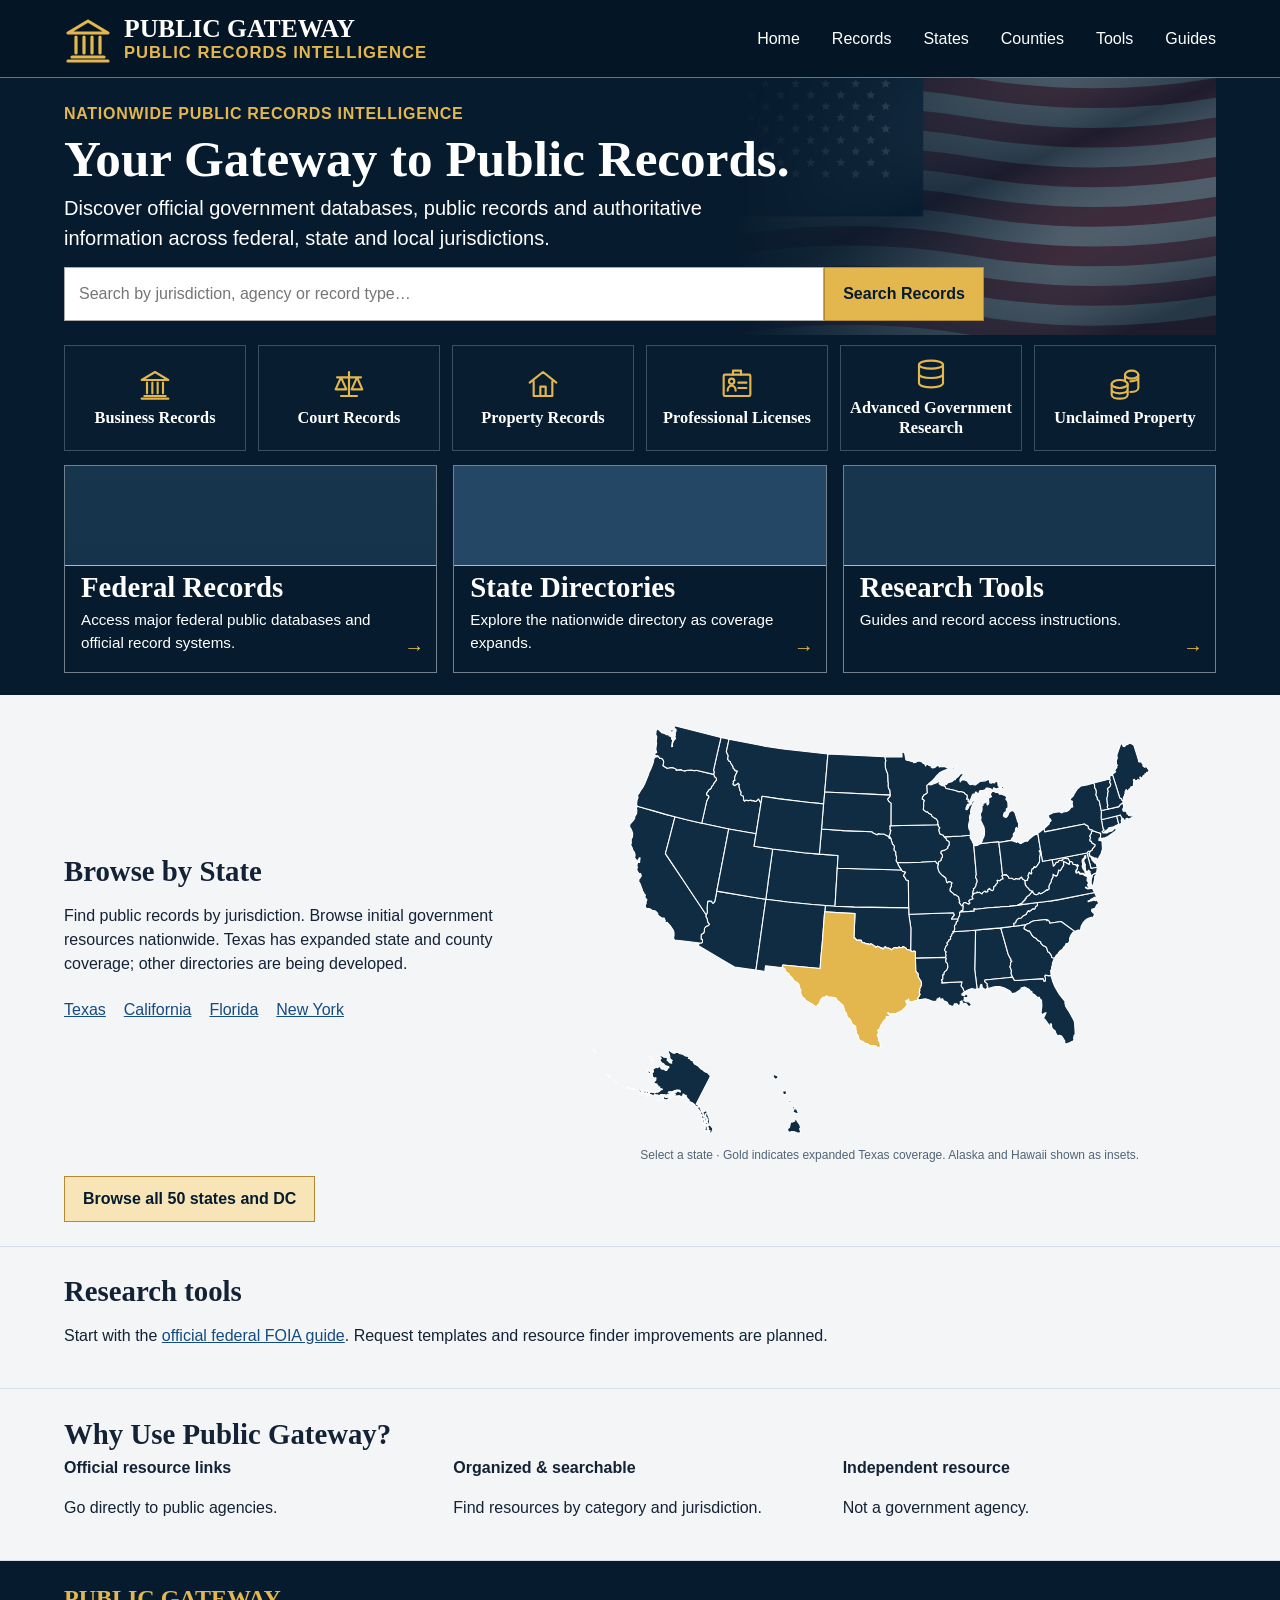
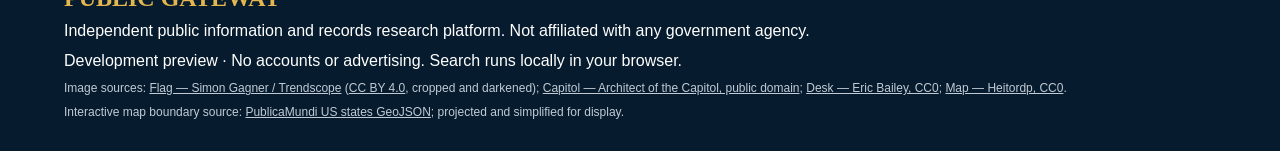
==== commit 918019c1: "Identify advanced government research in homepage navigation" ====
--- a/index.html
+++ b/index.html
@@ -1 +1 @@
-<!doctype html><html lang="en"><head><meta charset="utf-8"><meta name="viewport" content="width=device-width,initial-scale=1"><meta name="description" content="Find official federal and Texas public records resources. Independent public information directory."><title>Public Gateway | Public Records Intelligence</title><link rel="stylesheet" href="style.css?v=9"></head><body><header><a class="brand" href="./"><span class="logo" aria-hidden="true"><svg viewBox="0 0 24 24" fill="none" stroke="currentColor" stroke-width="1.6" stroke-linejoin="round" stroke-linecap="round" aria-hidden="true"><path d="M2 9 12 3l10 6H2Zm2 12h16M2 23h20M6 11v8m4-8v8m4-8v8m4-8v8"/></svg></span><span>PUBLIC GATEWAY<small>PUBLIC RECORDS INTELLIGENCE</small></span></a><nav aria-label="Main navigation"><a href="./">Home</a><a href="records.html">Records</a><a href="#states">States</a><a href="counties.html">Counties</a><a href="#tools">Tools</a><a href="#guide">Guides</a></nav></header><main><section class="dark"><div class="hero"><div class="flag" aria-hidden="true"></div><div class="hero-content"><p class="eyebrow">NATIONWIDE PUBLIC RECORDS INTELLIGENCE</p><h1>Your Gateway to Public Records.</h1><p class="intro">Discover official government databases, public records and authoritative information across federal, state and local jurisdictions.</p><form id="search" action="records.html" method="get"><label class="sr" for="query">Search resources</label><input name="q" id="query" placeholder="Search by jurisdiction, agency or record type…"><button>Search Records</button></form></div></div><div class="categories"><button type="button" class="category" data-category="Business Records"><span aria-hidden="true"><svg viewBox="0 0 24 24" fill="none" stroke="currentColor" stroke-width="1.6" stroke-linejoin="round" stroke-linecap="round" aria-hidden="true"><path d="M2 9 12 3l10 6H2Zm2 12h16M2 23h20M6 11v8m4-8v8m4-8v8m4-8v8"/></svg></span>Business Records</button><button type="button" class="category" data-category="Court Records"><span aria-hidden="true"><svg viewBox="0 0 24 24" fill="none" stroke="currentColor" stroke-width="1.6" stroke-linejoin="round" stroke-linecap="round" aria-hidden="true"><path d="M12 3v18m-6 0h12M3 7h18M6 7l-4 9h8L6 7Zm12 0-4 9h8l-4-9Z"/></svg></span>Court Records</button><button type="button" class="category" data-category="Property Records"><span aria-hidden="true"><svg viewBox="0 0 24 24" fill="none" stroke="currentColor" stroke-width="1.6" stroke-linejoin="round" stroke-linecap="round" aria-hidden="true"><path d="m2 11 10-8 10 8M5 10v11h14V10M10 21v-7h4v7"/></svg></span>Property Records</button><button type="button" class="category" data-category="Professional Licenses"><span aria-hidden="true"><svg viewBox="0 0 24 24" fill="none" stroke="currentColor" stroke-width="1.6" stroke-linejoin="round" stroke-linecap="round" aria-hidden="true"><rect x="2" y="5" width="20" height="16" rx="1"/><path d="M9 5V2h6v3M13 11h6m-6 4h6M5 17c0-5 6-5 6 0"/><circle cx="8" cy="10" r="2"/></svg></span>Professional Licenses</button><button type="button" class="category" data-category="Government Databases"><span aria-hidden="true"><svg viewBox="0 0 24 24" fill="none" stroke="currentColor" stroke-width="1.6" stroke-linejoin="round" stroke-linecap="round" aria-hidden="true"><ellipse cx="12" cy="5" rx="9" ry="3"/><path d="M3 5v14c0 4 18 4 18 0V5M3 12c0 4 18 4 18 0"/></svg></span>Government Databases</button><button type="button" class="category" data-category="Unclaimed Property"><span aria-hidden="true"><svg viewBox="0 0 24 24" fill="none" stroke="currentColor" stroke-width="1.6" stroke-linejoin="round" stroke-linecap="round" aria-hidden="true"><ellipse cx="8" cy="12" rx="6" ry="3"/><path d="M2 12v8c0 4 12 4 12 0v-8M2 16c0 4 12 4 12 0"/><ellipse cx="17" cy="5" rx="5" ry="3"/><path d="M12 5v4m10-4v10c0 2-3 3-6 3M16 10c3 0 6-1 6-3"/></svg></span>Unclaimed Property</button></div><div class="features"><a href="records.html?region=Federal" data-region="Federal"><div class="banner federal">★</div><h2>Federal Records</h2><p>Access major federal public databases and official record systems.</p></a><a href="#states"><div class="banner states">USA</div><h2>State Directories</h2><p>Explore the nationwide directory as coverage expands.</p></a><a href="#tools"><div class="banner tools">▤</div><h2>Research Tools</h2><p>Guides and record access instructions.</p></a></div></section><section class="light" id="states"><div class="state-overview"><div><h2>Browse by State</h2><p>Find public records by jurisdiction. Browse initial government resources nationwide. Texas has expanded state and county coverage; other directories are being developed.</p><div class="state-links"><a href="records.html?region=Texas">Texas</a><a href="records.html?region=California">California</a><a href="records.html?region=Florida">Florida</a><a href="records.html?region=New%20York">New York</a></div></div><div class="map-wrap"><svg class="geo-map" viewBox="0 0 780 505" xmlns="http://www.w3.org/2000/svg" aria-label="Select a state on the United States map"><a href="records.html?region=Alabama" aria-label="Alabama, initial government referral available" class="" tabindex="0"><title>Alabama</title><path d="M501.9,251.5L523.2,249.6L526.8,262.3L532.0,280.9L533.9,284.9L535.5,287.2L535.1,288.7L536.7,289.4L534.8,291.6L535.1,293.5L534.2,296.1L536.0,300.5L535.6,304.5L537.4,308.5L531.2,309.3L504.3,311.9L504.1,313.9L507.2,316.6L506.9,319.1L508.0,320.2L506.3,322.6L504.6,323.2L501.2,321.1L500.5,317.4L499.5,317.1L498.5,320.0L498.3,322.7L494.9,322.2L492.1,299.4L492.7,270.5L493.1,253.9L491.7,252.4L501.9,251.5Z" fill-rule="evenodd"/></a><a href="records.html?region=Arizona" aria-label="Arizona, initial government referral available" class="" tabindex="0"><title>Arizona</title><path d="M242.4,215.4L230.6,300.2L205.0,296.4L191.2,288.4L161.5,270.8L163.3,267.7L165.8,267.6L166.7,266.4L166.6,263.6L165.0,263.1L165.2,257.5L168.1,255.8L168.9,253.7L169.1,250.1L171.1,247.8L173.2,247.2L175.0,245.5L173.1,243.0L172.2,238.7L170.7,235.9L171.1,234.0L172.2,232.2L172.5,229.3L172.1,226.3L173.1,217.5L177.5,217.7L178.6,219.8L179.8,220.0L181.5,217.7L183.8,205.7L225.3,212.8L242.4,215.4Z" fill-rule="evenodd"/></a><a href="records.html?region=Arkansas" aria-label="Arkansas, initial government referral available" class="" tabindex="0"><title>Arkansas</title><path d="M415.0,233.4L466.6,231.5L467.8,234.3L466.1,236.2L464.3,239.1L472.1,238.7L471.9,241.5L470.2,242.4L469.9,244.8L467.8,247.4L468.3,251.0L467.2,253.8L466.0,254.2L466.9,255.5L465.0,256.8L464.3,259.4L463.0,260.2L463.4,263.1L461.2,264.1L461.4,265.1L458.9,267.7L459.8,269.3L457.7,271.8L455.9,276.5L458.2,278.4L457.2,279.7L458.0,282.8L457.2,284.9L426.6,285.8L421.2,286.0L421.1,277.9L419.3,277.3L416.9,278.1L415.5,276.7L415.8,250.1L413.3,233.4L415.0,233.4Z" fill-rule="evenodd"/></a><a href="records.html?region=California" aria-label="California, initial government referral available" class="" tabindex="0"><title>California</title><path d="M99.3,107.3L108.4,109.8L122.7,114.0L133.8,116.9L127.3,142.3L122.4,160.9L133.6,177.7L144.5,194.0L153.2,207.1L159.6,216.7L171.1,234.0L170.7,235.9L172.2,238.7L173.1,243.0L175.0,245.5L173.2,247.2L171.1,247.8L169.1,250.1L168.9,253.7L168.1,255.8L165.2,257.5L165.0,263.1L166.6,263.6L166.7,266.4L165.8,267.6L163.3,267.7L146.7,265.7L133.2,264.1L132.1,261.8L132.7,258.7L132.6,254.9L131.5,251.9L128.5,247.5L124.5,243.0L123.4,243.7L121.6,242.7L122.3,241.3L120.9,237.8L117.9,237.8L113.4,234.4L113.2,232.4L110.4,229.4L106.6,228.6L103.7,226.8L99.6,226.1L98.1,223.7L99.6,219.7L99.0,218.9L100.3,216.1L97.8,213.1L98.4,210.1L97.3,209.7L96.1,206.6L94.9,205.7L94.8,203.9L92.0,196.7L90.4,194.3L91.2,189.5L92.0,190.1L93.6,187.6L92.7,184.6L90.6,184.3L88.6,181.3L88.2,179.2L88.9,177.5L88.3,174.8L89.3,170.9L91.5,171.5L92.1,165.9L91.0,166.2L90.1,168.8L87.7,168.7L85.6,166.0L86.2,162.4L85.3,159.2L83.5,156.9L82.9,154.6L80.7,149.9L81.6,148.9L81.5,143.6L83.0,141.1L83.3,136.8L81.7,132.0L79.6,128.9L79.9,126.1L84.5,120.6L85.7,118.7L85.7,116.8L88.0,112.8L88.3,108.5L87.5,107.2L88.9,104.2L99.3,107.3Z" fill-rule="evenodd"/></a><a href="records.html?region=Colorado" aria-label="Colorado, initial government referral available" class="" tabindex="0"><title>Colorado</title><path d="M263.2,156.9L287.7,159.8L306.4,161.5L328.8,163.2L327.8,178.3L325.1,223.8L313.7,222.9L297.9,221.7L268.0,218.7L261.5,217.8L242.4,215.4L244.8,197.8L244.9,196.2L246.7,183.4L250.6,155.4L263.2,156.9Z" fill-rule="evenodd"/></a><a href="records.html?region=Connecticut" aria-label="Connecticut, initial government referral available" class="" tabindex="0"><title>Connecticut</title><path d="M648.2,119.2L661.7,116.0L661.8,116.2L664.1,124.9L663.8,126.4L662.8,126.4L658.3,128.8L652.6,129.9L650.6,132.5L648.2,133.8L645.5,136.2L644.3,134.7L646.6,132.4L645.5,131.4L643.5,120.1L648.2,119.2Z" fill-rule="evenodd"/></a><a href="records.html?region=Delaware" aria-label="Delaware, initial government referral available" class="" tabindex="0"><title>Delaware</title><path d="M630.1,158.1L629.4,160.1L628.5,161.3L629.2,163.6L631.4,165.5L632.6,169.0L635.8,172.3L637.0,172.2L638.6,177.2L631.2,178.7L626.2,160.2L627.7,158.2L630.1,158.1Z" fill-rule="evenodd"/></a><a href="records.html?region=Florida" aria-label="Florida, initial government referral available" class="" tabindex="0"><title>Florida</title><path d="M531.2,309.3L537.4,308.5L539.7,312.6L557.3,311.4L573.8,310.3L574.9,313.3L576.4,313.0L576.6,309.9L575.7,307.2L576.7,305.9L579.8,306.7L583.3,306.7L585.1,313.1L587.9,320.0L593.1,328.9L600.5,338.1L599.8,339.0L600.8,343.6L604.1,348.5L609.7,358.4L611.1,361.6L611.6,365.0L612.2,377.4L611.0,377.8L610.3,381.8L610.9,382.9L608.8,386.1L607.6,385.6L605.3,387.1L601.1,388.5L599.6,387.2L599.8,384.8L595.8,378.8L593.2,377.9L591.3,379.1L589.1,375.8L588.2,372.8L584.9,370.0L584.0,367.9L583.9,364.7L582.3,364.3L582.9,366.1L581.6,366.8L576.2,359.4L574.3,357.6L577.4,351.1L574.9,351.8L573.4,353.9L571.3,351.3L572.4,342.8L571.9,336.0L570.1,334.6L569.3,332.5L566.7,332.4L563.3,329.2L560.8,328.0L560.4,325.8L558.6,325.2L557.0,323.0L551.6,320.3L547.4,321.6L547.9,323.9L546.4,323.6L541.4,327.1L535.7,328.4L535.7,326.7L534.1,324.9L526.9,321.2L521.9,319.9L517.6,319.8L514.0,320.5L506.3,322.6L508.0,320.2L506.9,319.1L507.2,316.6L504.1,313.9L504.3,311.9L531.2,309.3Z" fill-rule="evenodd"/></a><a href="records.html?region=Georgia" aria-label="Georgia, initial government referral available" class="" tabindex="0"><title>Georgia</title><path d="M553.4,245.6L551.2,249.2L551.2,250.7L555.7,253.4L557.0,253.0L559.3,256.0L559.9,257.7L562.3,260.5L565.4,262.0L567.4,264.5L571.1,266.6L571.2,268.3L573.8,270.8L577.4,272.6L578.6,274.9L579.3,278.1L581.1,278.9L583.7,282.5L584.2,285.1L587.3,285.9L585.0,291.5L584.9,294.2L583.9,296.6L584.1,299.0L582.9,300.3L583.3,306.7L579.8,306.7L576.7,305.9L575.7,307.2L576.6,309.9L576.4,313.0L574.9,313.3L573.8,310.3L557.3,311.4L539.7,312.6L537.4,308.5L535.6,304.5L536.0,300.5L534.2,296.1L535.1,293.5L534.8,291.6L536.7,289.4L535.1,288.7L535.5,287.2L533.9,284.9L532.0,280.9L526.8,262.3L523.2,249.6L538.8,247.7L547.3,246.7L553.4,245.6Z" fill-rule="evenodd"/></a><a href="records.html?region=Idaho" aria-label="Idaho, initial government referral available" class="" tabindex="0"><title>Idaho</title><path d="M198.4,24.3L195.2,39.2L197.5,43.9L196.8,47.9L198.3,50.1L200.2,51.2L200.2,52.2L203.2,56.9L203.3,58.6L205.6,60.7L205.5,61.7L208.5,62.2L206.0,67.4L205.0,70.8L205.6,73.2L203.5,74.5L203.9,76.1L203.1,77.7L205.0,79.6L207.9,78.1L209.2,76.7L210.8,78.5L210.3,79.6L210.8,82.7L211.9,86.0L213.0,87.3L212.4,90.1L213.4,91.5L215.5,92.1L216.1,97.1L217.1,98.1L218.5,97.0L221.7,97.6L224.4,96.7L225.7,97.7L228.3,97.5L228.7,98.4L230.9,98.2L233.8,95.5L235.1,98.4L236.7,100.2L230.8,137.1L218.6,135.1L198.1,131.4L165.8,124.6L171.9,97.7L174.3,93.1L173.7,91.7L171.8,91.0L171.5,88.9L174.8,84.1L176.0,83.9L177.5,82.0L177.7,80.5L179.3,79.0L180.4,76.6L183.5,72.7L183.1,70.6L181.0,69.0L180.1,66.2L180.6,63.6L179.9,60.8L180.3,59.6L184.6,40.1L188.8,22.2L198.4,24.3Z" fill-rule="evenodd"/></a><a href="records.html?region=Illinois" aria-label="Illinois, initial government referral available" class="" tabindex="0"><title>Illinois</title><path d="M455.6,140.9L476.0,139.8L486.8,138.9L486.6,141.8L488.6,145.1L490.9,150.4L494.0,186.0L493.0,188.9L494.7,192.0L495.1,194.6L493.9,196.9L493.7,198.9L491.9,202.3L490.5,202.7L491.0,204.5L490.2,205.3L489.8,209.0L490.2,209.9L488.9,212.2L490.2,214.8L485.5,216.6L485.2,218.2L486.4,220.1L485.0,221.4L480.5,219.4L479.2,219.7L477.5,222.5L478.2,223.3L476.3,223.2L473.3,219.1L474.2,218.1L473.1,215.2L472.9,212.9L468.9,209.9L467.7,210.3L466.3,208.4L462.6,205.6L462.5,203.2L464.3,199.2L463.9,197.8L464.9,195.9L463.2,194.9L460.6,194.4L459.4,195.9L458.4,195.0L457.4,190.1L453.4,187.1L449.7,183.3L448.0,178.8L447.8,175.7L448.6,173.5L448.7,170.8L451.8,169.0L452.0,166.6L453.4,165.1L453.4,162.4L451.4,160.3L452.0,157.7L456.3,156.7L459.7,154.6L459.9,152.2L461.3,151.2L461.6,148.2L461.2,146.4L458.6,145.0L458.2,143.5L455.6,140.9Z" fill-rule="evenodd"/></a><a href="records.html?region=Indiana" aria-label="Indiana, initial government referral available" class="" tabindex="0"><title>Indiana</title><path d="M507.8,148.0L520.8,146.6L520.9,147.6L523.1,165.5L525.4,186.5L524.6,187.3L526.1,191.3L524.0,191.6L522.1,193.3L519.0,192.9L519.5,195.9L517.7,197.3L517.1,199.3L515.1,200.3L514.5,204.2L513.2,205.3L510.5,204.2L509.9,202.5L507.5,204.7L507.9,206.3L505.3,207.1L504.4,205.7L501.6,207.5L500.8,209.2L497.6,207.2L496.1,207.8L495.0,206.8L494.1,208.0L491.2,208.4L490.2,209.9L489.8,209.0L490.2,205.3L491.0,204.5L490.5,202.7L491.9,202.3L493.7,198.9L493.9,196.9L495.1,194.6L494.7,192.0L493.0,188.9L494.0,186.0L490.9,150.4L492.1,151.3L495.5,151.0L498.6,149.0L507.8,148.0Z" fill-rule="evenodd"/></a><a href="records.html?region=Iowa" aria-label="Iowa, initial government referral available" class="" tabindex="0"><title>Iowa</title><path d="M446.9,126.4L448.6,126.3L448.8,128.5L450.5,129.9L449.3,131.8L449.8,135.2L450.8,137.5L454.7,139.0L455.6,140.9L458.2,143.5L458.6,145.0L461.2,146.4L461.6,148.2L461.3,151.2L459.9,152.2L459.7,154.6L456.3,156.7L452.0,157.7L451.4,160.3L453.4,162.4L453.4,165.1L452.0,166.6L451.8,169.0L448.7,170.8L448.6,173.5L447.4,173.1L445.0,170.1L443.8,170.3L427.7,171.3L412.2,171.8L399.4,171.6L398.1,169.6L398.7,165.7L397.6,162.3L397.6,158.5L395.7,157.2L395.4,155.1L396.1,153.3L395.3,150.7L393.8,149.7L391.8,142.9L389.8,139.5L390.8,137.3L391.2,134.3L392.0,133.3L390.6,131.8L391.0,129.1L390.4,127.9L391.9,127.6L446.9,126.4Z" fill-rule="evenodd"/></a><a href="records.html?region=Kansas" aria-label="Kansas, initial government referral available" class="" tabindex="0"><title>Kansas</title><path d="M329.5,178.4L404.6,180.5L405.8,181.9L409.5,183.0L407.0,187.4L408.4,188.9L410.3,192.4L412.8,193.1L413.2,225.8L348.2,224.9L325.1,223.8L327.8,178.3L329.5,178.4Z" fill-rule="evenodd"/></a><a href="records.html?region=Kentucky" aria-label="Kentucky, initial government referral available" class="" tabindex="0"><title>Kentucky</title><path d="M536.5,190.3L539.4,192.0L541.1,190.7L545.6,191.2L546.6,189.6L548.2,188.9L549.1,191.3L550.4,191.6L552.3,193.4L552.6,198.0L554.4,200.6L556.6,202.6L557.4,204.2L559.9,205.6L561.5,205.7L557.6,210.3L553.6,213.2L553.8,214.3L552.2,215.5L552.2,216.9L550.0,217.8L549.5,219.5L543.4,222.5L543.3,222.8L533.1,223.9L524.2,224.4L521.9,224.8L508.7,225.6L493.8,227.4L491.2,226.9L491.6,229.6L476.8,230.6L475.3,230.9L475.8,228.9L477.7,229.5L478.2,223.3L477.5,222.5L479.2,219.7L480.5,219.4L485.0,221.4L486.4,220.1L485.2,218.2L485.5,216.6L490.2,214.8L488.9,212.2L490.2,209.9L491.2,208.4L494.1,208.0L495.0,206.8L496.1,207.8L497.6,207.2L500.8,209.2L501.6,207.5L504.4,205.7L505.3,207.1L507.9,206.3L507.5,204.7L509.9,202.5L510.5,204.2L513.2,205.3L514.5,204.2L515.1,200.3L517.1,199.3L517.7,197.3L519.5,195.9L519.0,192.9L522.1,193.3L524.0,191.6L526.1,191.3L524.6,187.3L525.4,186.5L529.8,186.0L532.5,188.8L532.9,190.1L536.5,190.3Z" fill-rule="evenodd"/></a><a href="records.html?region=Louisiana" aria-label="Louisiana, initial government referral available" class="" tabindex="0"><title>Louisiana</title><path d="M426.6,285.8L457.2,284.9L458.4,286.6L457.6,287.3L457.6,290.4L459.5,292.2L460.1,296.6L458.7,300.2L455.8,302.5L455.2,305.9L454.0,305.6L454.0,311.1L452.5,311.4L453.5,314.3L452.7,315.4L476.9,314.1L475.9,319.1L478.3,322.2L478.9,324.7L480.6,326.1L476.9,328.4L476.7,329.9L479.9,330.7L481.1,328.2L483.9,330.4L483.9,332.3L482.4,333.2L479.4,332.7L479.8,334.1L479.0,336.3L481.6,338.0L485.7,338.3L487.2,340.4L488.4,340.6L486.5,343.3L484.2,343.0L482.1,340.5L477.2,339.4L477.0,336.9L474.7,337.9L475.0,340.0L474.0,342.0L472.3,342.5L470.9,340.3L467.9,340.4L467.0,342.8L465.0,343.5L462.8,342.3L461.0,342.2L459.2,338.6L456.2,337.1L455.0,337.4L453.8,334.3L450.4,334.9L450.2,333.0L446.9,334.9L447.4,336.3L444.9,337.7L440.9,337.2L436.2,335.3L432.9,334.5L425.8,335.5L424.9,336.0L423.7,334.6L426.7,329.2L425.6,326.3L426.5,324.7L426.0,322.7L427.2,321.1L428.5,317.2L428.2,314.0L424.5,308.0L424.4,304.7L421.6,301.4L421.2,286.0L426.6,285.8Z" fill-rule="evenodd"/></a><a href="records.html?region=Maine" aria-label="Maine, initial government referral available" class="" tabindex="0"><title>Maine</title><path d="M669.4,97.8L667.8,97.1L667.6,95.6L665.5,94.4L659.6,75.5L656.6,66.2L660.5,63.0L659.5,62.2L660.5,59.5L662.0,58.0L661.4,57.2L662.6,55.5L661.4,53.1L661.4,49.0L662.5,47.3L662.0,43.1L666.5,29.9L668.4,29.9L669.3,32.5L670.9,33.1L673.6,30.6L675.6,30.0L676.7,28.6L680.1,30.0L682.3,31.4L687.3,47.4L688.2,51.3L692.0,51.3L692.0,53.1L693.4,54.4L693.1,56.0L695.2,57.8L697.0,56.7L700.4,61.2L699.0,64.2L697.5,63.7L697.0,65.6L695.4,65.6L695.7,67.0L693.7,67.5L691.6,71.5L690.3,69.5L689.2,69.7L690.3,71.8L688.3,73.7L687.2,72.0L686.4,73.3L683.7,74.1L683.0,72.0L681.6,72.9L682.3,74.3L681.8,77.9L682.3,78.7L680.9,81.0L678.8,80.9L678.2,83.1L676.7,83.8L675.8,85.6L674.1,85.8L673.2,84.3L671.6,87.5L672.6,88.9L671.1,89.9L671.3,91.3L669.9,93.5L669.4,97.8Z" fill-rule="evenodd"/></a><a href="records.html?region=Maryland" aria-label="Maryland, initial government referral available" class="" tabindex="0"><title>Maryland</title><path d="M629.4,186.9L629.2,187.0L628.9,187.1L629.4,186.9ZM584.7,168.3L626.2,160.2L631.2,178.7L638.6,177.2L637.8,183.9L636.1,184.6L633.1,186.1L630.8,187.3L630.4,184.9L629.2,184.1L630.3,182.8L628.0,180.7L627.7,181.9L625.3,182.1L623.9,179.6L624.6,179.5L624.0,176.0L624.4,174.4L622.4,169.9L623.1,166.9L624.9,166.0L624.6,163.1L623.3,163.7L623.5,165.2L620.9,167.7L620.4,169.6L621.1,173.9L620.5,176.2L621.7,179.5L623.6,181.6L623.8,183.4L625.1,185.0L624.9,186.3L621.8,184.5L617.8,184.1L616.2,182.1L614.3,183.8L613.2,182.2L614.4,179.6L614.9,177.0L616.1,175.1L614.4,174.0L613.6,175.1L611.9,174.0L609.4,173.7L608.9,171.5L607.4,170.5L605.7,170.6L603.6,166.7L601.6,167.1L599.5,166.1L598.6,167.4L596.8,167.7L596.7,169.4L593.1,168.9L591.3,171.6L589.7,171.3L587.9,174.3L586.0,176.0L584.7,168.3Z" fill-rule="evenodd"/></a><a href="records.html?region=Massachusetts" aria-label="Massachusetts, initial government referral available" class="" tabindex="0"><title>Massachusetts</title><path d="M667.8,100.9L668.9,100.8L670.0,103.3L670.1,105.5L668.9,107.8L669.5,110.1L671.9,109.8L673.9,111.7L674.2,113.6L675.5,113.8L676.0,115.4L679.4,116.0L682.5,113.7L682.3,115.9L677.7,119.1L675.8,119.7L674.3,118.6L672.7,119.5L672.9,120.6L671.1,121.7L669.5,119.3L669.1,118.9L667.7,118.2L666.2,114.9L664.6,115.3L661.8,116.2L661.7,116.0L648.2,119.2L643.5,120.1L643.2,119.6L643.4,109.4L652.1,107.5L664.5,104.7L665.3,103.1L667.8,100.9Z" fill-rule="evenodd"/></a><a href="records.html?region=Michigan" aria-label="Michigan, initial government referral available" class="" tabindex="0"><title>Michigan</title><path d="M535.8,145.1L520.9,147.6L520.8,146.6L507.8,148.0L498.6,149.0L500.6,146.8L501.8,143.2L503.0,141.0L503.7,138.1L503.9,133.9L503.2,129.5L499.1,121.1L499.7,117.7L498.6,113.8L500.7,109.6L500.9,106.1L500.3,104.4L502.0,103.5L502.0,101.0L504.6,100.0L506.4,97.1L506.8,102.5L507.9,102.7L509.0,99.8L508.6,95.2L509.3,94.0L512.1,92.9L510.8,89.8L512.4,86.9L514.7,86.5L517.5,87.9L520.1,87.8L521.6,89.8L523.6,89.7L527.1,91.2L528.3,91.0L530.5,93.9L529.3,95.8L530.9,97.8L531.8,100.3L531.9,105.9L529.9,107.6L529.8,110.6L527.3,111.9L526.4,115.5L527.1,116.7L529.8,117.6L531.6,115.5L533.4,111.3L536.9,109.3L538.8,110.2L540.2,112.2L542.2,118.3L542.9,121.3L544.6,124.9L544.2,130.5L542.6,131.6L542.2,129.6L541.1,130.4L540.4,135.1L538.4,137.1L538.2,140.6L535.8,143.9L535.8,145.1ZM506.5,88.0L506.9,89.8L505.5,90.3L505.8,87.7L506.5,88.0ZM485.6,99.7L483.9,98.3L484.7,96.0L482.2,95.9L483.0,93.8L482.9,91.2L480.5,89.5L479.2,87.8L474.6,86.7L473.3,87.3L468.7,85.4L457.8,83.1L456.5,80.6L454.5,79.8L458.4,78.0L460.1,76.1L464.6,75.1L467.3,72.7L468.7,72.5L469.7,70.8L472.7,68.4L474.2,66.4L476.5,65.0L478.9,65.8L475.2,70.7L474.4,72.4L474.7,75.1L476.5,72.9L480.0,72.9L482.9,74.1L485.8,78.0L487.2,78.6L489.7,77.7L490.4,78.5L493.1,78.8L498.3,74.8L501.1,74.2L504.9,73.9L507.4,72.5L509.3,72.2L510.2,76.3L512.3,76.6L514.3,75.7L515.2,76.6L516.4,75.2L519.4,74.4L520.1,79.6L521.7,81.6L523.8,82.0L523.9,80.5L525.9,80.2L527.1,81.6L526.4,82.9L520.6,82.6L517.9,83.6L514.8,82.2L514.1,83.9L514.7,85.2L513.3,85.1L511.1,83.3L507.7,82.4L505.9,82.5L504.5,84.7L501.8,85.5L498.8,85.4L497.7,86.3L497.6,88.0L494.5,89.7L494.5,87.7L493.0,87.4L492.6,89.5L490.2,89.8L489.2,90.8L488.0,94.5L485.4,99.3L485.6,99.7ZM469.5,57.8L467.1,59.8L465.8,60.2L465.8,58.6L471.9,54.6L470.9,57.2L469.5,57.8Z" fill-rule="evenodd"/></a><a href="records.html?region=Minnesota" aria-label="Minnesota, initial government referral available" class="" tabindex="0"><title>Minnesota</title><path d="M437.9,78.6L437.1,78.0L435.0,79.3L435.4,88.1L434.8,89.1L431.9,90.4L429.6,93.7L429.5,95.8L430.7,96.0L432.1,97.8L430.9,100.1L431.2,102.7L430.7,108.2L433.6,110.8L435.8,111.0L437.0,112.6L440.3,114.1L440.9,116.1L444.1,118.5L445.8,119.0L448.1,122.2L447.9,124.6L448.6,126.3L446.9,126.4L391.9,127.6L392.0,100.5L389.6,98.8L387.8,95.9L390.6,92.7L390.9,91.0L390.5,85.0L389.3,83.5L388.5,80.2L388.7,76.2L388.3,75.5L388.0,65.9L386.1,60.9L385.3,58.0L385.1,52.0L385.8,49.9L384.5,45.2L405.2,45.3L405.1,39.6L407.1,39.7L408.4,40.8L409.8,48.5L410.9,49.4L414.2,49.6L414.6,50.3L418.4,50.6L418.9,52.2L422.2,51.7L422.2,51.1L424.7,50.2L427.0,50.4L429.6,51.6L430.4,53.1L431.9,52.9L433.4,56.1L434.0,54.7L436.5,54.0L437.0,55.3L440.0,56.2L440.1,57.5L441.6,58.5L444.6,57.8L446.4,56.2L448.8,55.2L449.8,57.3L451.5,56.7L453.6,57.1L455.9,56.6L458.7,58.3L461.3,57.9L461.2,58.7L457.9,60.8L453.3,62.5L450.3,64.2L446.1,68.3L444.3,70.8L441.5,73.6L437.1,77.4L437.9,78.6Z" fill-rule="evenodd"/></a><a href="records.html?region=Mississippi" aria-label="Mississippi, initial government referral available" class="" tabindex="0"><title>Mississippi</title><path d="M488.4,252.7L491.7,252.4L493.1,253.9L492.7,270.5L492.1,299.4L494.9,322.2L493.6,323.0L490.4,322.9L489.1,322.0L486.0,322.9L481.9,324.9L480.6,326.1L478.9,324.7L478.3,322.2L475.9,319.1L476.9,314.1L452.7,315.4L453.5,314.3L452.5,311.4L454.0,311.1L454.0,305.6L455.2,305.9L455.8,302.5L458.7,300.2L460.1,296.6L459.5,292.2L457.6,290.4L457.6,287.3L458.4,286.6L457.2,284.9L458.0,282.8L457.2,279.7L458.2,278.4L455.9,276.5L457.7,271.8L459.8,269.3L458.9,267.7L461.4,265.1L461.2,264.1L463.4,263.1L463.0,260.2L464.3,259.4L465.0,256.8L466.9,255.5L466.0,254.2L488.4,252.7Z" fill-rule="evenodd"/></a><a href="records.html?region=Missouri" aria-label="Missouri, initial government referral available" class="" tabindex="0"><title>Missouri</title><path d="M443.8,170.3L445.0,170.1L447.4,173.1L448.6,173.5L447.8,175.7L448.0,178.8L449.7,183.3L453.4,187.1L457.4,190.1L458.4,195.0L459.4,195.9L460.6,194.4L463.2,194.9L464.9,195.9L463.9,197.8L464.3,199.2L462.5,203.2L462.6,205.6L466.3,208.4L467.7,210.3L468.9,209.9L472.9,212.9L473.1,215.2L474.2,218.1L473.3,219.1L476.3,223.2L478.2,223.3L477.7,229.5L475.8,228.9L475.3,230.9L474.5,230.9L473.9,231.0L474.2,234.7L472.1,238.7L464.3,239.1L466.1,236.2L467.8,234.3L466.6,231.5L415.0,233.4L413.3,233.4L413.2,225.8L412.8,193.1L410.3,192.4L408.4,188.9L407.0,187.4L409.5,183.0L405.8,181.9L404.6,180.5L401.8,176.5L399.4,171.6L412.2,171.8L427.7,171.3L443.8,170.3Z" fill-rule="evenodd"/></a><a href="records.html?region=Montana" aria-label="Montana, initial government referral available" class="" tabindex="0"><title>Montana</title><path d="M316.6,41.9L315.2,58.8L312.8,87.3L311.6,101.5L311.4,101.5L291.9,99.5L258.6,95.5L237.9,92.4L236.7,100.2L235.1,98.4L233.8,95.5L230.9,98.2L228.7,98.4L228.3,97.5L225.7,97.7L224.4,96.7L221.7,97.6L218.5,97.0L217.1,98.1L216.1,97.1L215.5,92.1L213.4,91.5L212.4,90.1L213.0,87.3L211.9,86.0L210.8,82.7L210.3,79.6L210.8,78.5L209.2,76.7L207.9,78.1L205.0,79.6L203.1,77.7L203.9,76.1L203.5,74.5L205.6,73.2L205.0,70.8L206.0,67.4L208.5,62.2L205.5,61.7L205.6,60.7L203.3,58.6L203.2,56.9L200.2,52.2L200.2,51.2L198.3,50.1L196.8,47.9L197.5,43.9L195.2,39.2L198.4,24.3L242.9,32.8L263.1,35.8L316.6,41.9Z" fill-rule="evenodd"/></a><a href="records.html?region=Nebraska" aria-label="Nebraska, initial government referral available" class="" tabindex="0"><title>Nebraska</title><path d="M316.9,132.0L335.4,133.4L369.5,134.8L369.8,135.6L375.4,138.4L376.7,137.0L378.3,137.3L383.4,137.4L389.2,140.3L389.9,142.4L391.8,142.9L393.8,149.7L395.3,150.7L396.1,153.3L395.4,155.1L395.7,157.2L397.6,158.5L397.6,162.3L398.7,165.7L398.1,169.6L399.4,171.6L401.8,176.5L404.6,180.5L329.5,178.4L327.8,178.3L328.8,163.2L306.4,161.5L309.0,131.4L316.9,132.0Z" fill-rule="evenodd"/></a><a href="records.html?region=Nevada" aria-label="Nevada, initial government referral available" class="" tabindex="0"><title>Nevada</title><path d="M165.8,124.6L198.1,131.4L183.8,205.7L181.5,217.7L179.8,220.0L178.6,219.8L177.5,217.7L173.1,217.5L172.1,226.3L172.5,229.3L172.2,232.2L171.1,234.0L159.6,216.7L153.2,207.1L144.5,194.0L133.6,177.7L122.4,160.9L127.3,142.3L133.8,116.9L147.8,120.5L165.8,124.6Z" fill-rule="evenodd"/></a><a href="records.html?region=New%20Hampshire" aria-label="New Hampshire, initial government referral available" class="" tabindex="0"><title>New Hampshire</title><path d="M656.6,66.2L659.6,75.5L665.5,94.4L667.6,95.6L667.8,97.1L669.4,97.8L668.9,100.8L667.8,100.9L665.3,103.1L664.5,104.7L652.1,107.5L650.9,106.6L650.4,104.4L651.2,103.3L650.5,101.3L649.8,94.9L650.9,91.6L650.9,88.1L651.5,86.6L650.6,83.0L653.7,80.8L654.7,77.9L653.1,75.7L653.9,73.0L653.4,71.6L653.9,67.5L656.3,67.2L656.6,66.2Z" fill-rule="evenodd"/></a><a href="records.html?region=New%20Jersey" aria-label="New Jersey, initial government referral available" class="" tabindex="0"><title>New Jersey</title><path d="M638.6,135.4L642.7,136.7L642.4,141.3L640.8,142.7L640.4,145.1L643.7,145.6L644.3,147.2L644.8,155.4L642.7,162.1L640.9,164.4L639.7,168.5L638.1,166.4L634.5,165.9L629.8,163.5L629.1,161.4L629.0,161.1L629.4,160.1L630.1,158.1L632.8,156.2L632.7,155.1L635.6,151.9L635.8,150.4L632.0,148.2L631.5,146.3L630.0,146.2L629.5,144.5L630.6,141.5L629.3,140.2L631.4,136.5L631.6,134.7L632.8,133.4L638.6,135.4Z" fill-rule="evenodd"/></a><a href="records.html?region=New%20Mexico" aria-label="New Mexico, initial government referral available" class="" tabindex="0"><title>New Mexico</title><path d="M261.5,217.8L268.0,218.7L297.9,221.7L313.7,222.9L313.2,230.4L312.7,230.4L309.9,267.9L308.4,283.2L307.3,298.3L262.6,294.1L262.1,295.5L263.3,297.4L242.1,294.9L241.2,301.7L230.6,300.2L242.4,215.4L261.5,217.8Z" fill-rule="evenodd"/></a><a href="records.html?region=New%20York" aria-label="New York, initial government referral available" class="" tabindex="0"><title>New York</title><path d="M634.5,76.4L635.4,79.4L635.5,82.2L637.1,84.6L637.5,87.5L637.0,90.8L638.9,94.6L638.6,95.9L640.9,97.9L643.0,108.1L643.4,109.4L643.2,119.6L643.5,120.1L645.5,131.4L646.6,132.4L644.3,134.7L645.5,136.2L650.4,136.3L651.2,135.2L655.2,134.2L657.1,133.2L659.8,130.0L660.5,131.6L662.4,131.9L658.9,135.1L651.3,140.4L647.9,141.9L645.5,142.3L643.9,143.5L642.4,141.3L642.7,136.7L638.6,135.4L632.8,133.4L632.1,132.4L630.4,132.7L627.9,130.7L627.6,128.4L625.9,127.0L625.1,127.3L623.5,125.5L575.7,134.9L575.0,131.2L575.0,130.9L580.9,125.5L581.6,123.3L583.5,121.5L582.2,119.2L581.2,118.8L579.8,114.9L585.8,112.0L591.3,111.1L593.6,111.0L596.3,112.2L597.7,111.2L602.4,110.4L604.9,108.8L607.4,105.5L609.3,105.0L608.5,100.9L608.9,98.4L606.2,97.3L606.4,95.3L610.0,91.9L611.1,89.4L615.0,83.4L619.2,79.9L626.3,78.7L634.5,76.4Z" fill-rule="evenodd"/></a><a href="records.html?region=North%20Carolina" aria-label="North Carolina, initial government referral available" class="" tabindex="0"><title>North Carolina</title><path d="M575.3,218.5L583.5,217.4L592.7,215.9L635.3,207.4L638.0,213.0L634.6,213.2L634.3,214.0L630.5,215.7L630.1,216.7L627.5,217.5L627.8,218.5L630.9,217.1L631.5,217.6L634.9,216.2L636.3,217.3L638.3,216.3L639.9,219.7L639.5,221.5L638.1,222.0L635.9,226.3L632.0,227.3L631.9,229.9L634.1,232.1L635.6,232.3L633.9,237.0L631.6,236.9L627.9,238.1L625.4,239.5L621.8,243.2L619.3,247.6L618.5,252.6L615.7,252.1L611.5,253.9L595.2,242.1L581.7,244.2L581.6,242.4L579.3,240.2L578.2,241.3L577.9,239.7L563.0,241.2L559.8,242.3L557.4,244.0L553.4,245.6L547.3,246.7L538.8,247.7L538.7,244.1L541.0,243.5L541.6,240.9L544.3,238.3L547.6,237.8L550.2,235.1L553.2,233.8L555.3,230.1L556.8,228.9L557.3,230.3L561.6,226.8L563.9,227.0L564.9,224.0L567.0,222.9L567.0,219.3L575.3,218.5Z" fill-rule="evenodd"/></a><a href="records.html?region=North%20Dakota" aria-label="North Dakota, initial government referral available" class="" tabindex="0"><title>North Dakota</title><path d="M384.5,45.2L385.8,49.9L385.1,52.0L385.3,58.0L386.1,60.9L388.0,65.9L388.3,75.5L388.7,76.2L388.5,80.2L389.3,83.5L390.5,85.0L390.9,91.0L312.8,87.3L315.2,58.8L316.6,41.9L384.5,45.2Z" fill-rule="evenodd"/></a><a href="records.html?region=Ohio" aria-label="Ohio, initial government referral available" class="" tabindex="0"><title>Ohio</title><path d="M567.5,136.6L570.8,156.7L569.2,157.8L570.3,159.3L570.6,161.6L569.7,165.4L569.5,171.1L565.9,176.6L564.5,177.5L563.1,176.7L562.2,179.0L560.8,179.1L559.8,182.2L560.4,183.9L559.4,185.5L557.4,183.4L555.8,187.4L556.7,189.6L555.4,190.6L555.3,192.6L552.3,193.4L550.4,191.6L549.1,191.3L548.2,188.9L546.6,189.6L545.6,191.2L541.1,190.7L539.4,192.0L536.5,190.3L532.9,190.1L532.5,188.8L529.8,186.0L525.4,186.5L523.1,165.5L520.9,147.6L535.8,145.1L540.4,146.6L542.0,147.6L542.9,146.3L545.7,148.4L547.3,148.9L552.1,146.2L555.2,146.1L558.0,142.8L562.4,139.4L567.5,136.6L567.5,136.6Z" fill-rule="evenodd"/></a><a href="records.html?region=Oklahoma" aria-label="Oklahoma, initial government referral available" class="" tabindex="0"><title>Oklahoma</title><path d="M348.2,224.9L413.2,225.8L413.3,233.4L415.8,250.1L415.5,276.7L410.8,275.1L409.5,273.4L406.3,271.9L405.5,273.3L402.3,273.2L401.7,272.4L398.8,273.9L397.5,273.1L394.9,273.8L392.4,276.1L391.5,274.8L388.9,273.7L386.2,273.7L385.4,271.9L382.2,275.3L381.2,273.4L379.8,273.9L378.7,272.7L375.8,271.5L373.6,273.4L372.7,271.3L371.0,271.0L370.0,269.4L367.6,268.6L366.0,270.0L365.1,268.7L362.6,268.8L360.0,267.4L357.5,267.5L356.7,264.6L352.8,264.3L351.3,264.7L348.7,261.7L347.7,261.8L349.0,232.5L327.3,231.4L313.2,230.4L313.7,222.9L325.1,223.8L348.2,224.9Z" fill-rule="evenodd"/></a><a href="records.html?region=Oregon" aria-label="Oregon, initial government referral available" class="" tabindex="0"><title>Oregon</title><path d="M117.3,47.1L118.3,47.3L120.0,49.4L120.4,51.4L119.6,55.9L124.4,58.9L129.4,57.9L132.3,58.4L135.3,60.1L135.3,61.1L141.4,60.5L142.6,61.6L145.7,62.0L148.6,61.2L153.3,61.1L157.5,61.8L159.1,61.2L180.1,66.2L181.0,69.0L183.1,70.6L183.5,72.7L180.4,76.6L179.3,79.0L177.7,80.5L177.5,82.0L176.0,83.9L174.8,84.1L171.5,88.9L171.8,91.0L173.7,91.7L174.3,93.1L171.9,97.7L165.8,124.6L147.8,120.5L133.8,116.9L122.7,114.0L108.4,109.8L99.3,107.3L88.9,104.2L87.9,102.1L88.5,97.2L89.7,94.0L89.1,91.0L90.8,89.0L92.8,85.3L95.5,81.7L97.3,78.3L102.2,66.4L102.5,64.7L105.1,59.6L107.8,52.4L108.5,48.1L109.7,45.8L114.3,44.9L115.6,47.1L117.3,47.1Z" fill-rule="evenodd"/></a><a href="records.html?region=Pennsylvania" aria-label="Pennsylvania, initial government referral available" class="" tabindex="0"><title>Pennsylvania</title><path d="M575.0,131.2L575.7,134.9L623.5,125.5L625.1,127.3L625.9,127.0L627.6,128.4L627.9,130.7L630.4,132.7L632.1,132.4L632.8,133.4L631.6,134.7L631.4,136.5L629.3,140.2L630.6,141.5L629.5,144.5L630.0,146.2L631.5,146.3L632.0,148.2L635.8,150.4L635.6,151.9L632.7,155.1L632.8,156.2L630.1,158.1L627.7,158.2L626.2,160.2L584.7,168.3L573.0,170.3L570.8,156.7L567.5,136.6L567.5,136.6L569.4,135.5L575.0,130.9L575.0,131.2Z" fill-rule="evenodd"/></a><a href="records.html?region=Rhode%20Island" aria-label="Rhode Island, initial government referral available" class="" tabindex="0"><title>Rhode Island</title><path d="M669.5,119.3L671.1,121.7L669.0,122.6L669.5,119.3ZM664.6,115.3L666.2,114.9L667.7,118.2L669.1,118.9L667.8,119.0L667.2,121.5L667.7,124.6L663.8,126.4L664.1,124.9L661.8,116.2L664.6,115.3Z" fill-rule="evenodd"/></a><a href="records.html?region=South%20Carolina" aria-label="South Carolina, initial government referral available" class="" tabindex="0"><title>South Carolina</title><path d="M557.4,244.0L559.8,242.3L563.0,241.2L577.9,239.7L578.2,241.3L579.3,240.2L581.6,242.4L581.7,244.2L595.2,242.1L611.5,253.9L609.5,255.0L607.3,257.9L605.4,262.2L605.5,265.4L603.8,268.2L601.0,268.7L600.7,270.6L598.2,273.1L596.9,275.4L594.5,276.8L592.1,279.5L592.0,280.6L589.6,282.3L587.3,285.9L584.2,285.1L583.7,282.5L581.1,278.9L579.3,278.1L578.6,274.9L577.4,272.6L573.8,270.8L571.2,268.3L571.1,266.6L567.4,264.5L565.4,262.0L562.3,260.5L559.9,257.7L559.3,256.0L557.0,253.0L555.7,253.4L551.2,250.7L551.2,249.2L553.4,245.6L557.4,244.0Z" fill-rule="evenodd"/></a><a href="records.html?region=South%20Dakota" aria-label="South Dakota, initial government referral available" class="" tabindex="0"><title>South Dakota</title><path d="M312.8,87.3L390.9,91.0L390.6,92.7L387.8,95.9L389.6,98.8L392.0,100.5L391.9,127.6L390.4,127.9L391.0,129.1L390.6,131.8L392.0,133.3L391.2,134.3L390.8,137.3L389.8,139.5L391.8,142.9L389.9,142.4L389.2,140.3L383.4,137.4L378.3,137.3L376.7,137.0L375.4,138.4L369.8,135.6L369.5,134.8L335.4,133.4L316.9,132.0L309.0,131.4L311.4,101.5L311.6,101.5L312.8,87.3Z" fill-rule="evenodd"/></a><a href="records.html?region=Tennessee" aria-label="Tennessee, initial government referral available" class="" tabindex="0"><title>Tennessee</title><path d="M491.6,229.6L491.2,226.9L493.8,227.4L508.7,225.6L521.9,224.8L524.2,224.4L533.1,223.9L543.3,222.8L543.4,222.5L567.0,219.3L567.0,222.9L564.9,224.0L563.9,227.0L561.6,226.8L557.3,230.3L556.8,228.9L555.3,230.1L553.2,233.8L550.2,235.1L547.6,237.8L544.3,238.3L541.6,240.9L541.0,243.5L538.7,244.1L538.8,247.7L523.2,249.6L501.9,251.5L491.7,252.4L488.4,252.7L466.0,254.2L467.2,253.8L468.3,251.0L467.8,247.4L469.9,244.8L470.2,242.4L471.9,241.5L472.1,238.7L474.2,234.7L473.9,231.0L474.5,230.9L475.3,230.9L476.8,230.6L491.6,229.6Z" fill-rule="evenodd"/></a><a href="records.html?region=Texas" aria-label="Texas, resources available" class="available" tabindex="0"><title>Texas</title><path d="M327.3,231.4L349.0,232.5L347.7,261.8L348.7,261.7L351.3,264.7L352.8,264.3L356.7,264.6L357.5,267.5L360.0,267.4L362.6,268.8L365.1,268.7L366.0,270.0L367.6,268.6L370.0,269.4L371.0,271.0L372.7,271.3L373.6,273.4L375.8,271.5L378.7,272.7L379.8,273.9L381.2,273.4L382.2,275.3L385.4,271.9L386.2,273.7L388.9,273.7L391.5,274.8L392.4,276.1L394.9,273.8L397.5,273.1L398.8,273.9L401.7,272.4L402.3,273.2L405.5,273.3L406.3,271.9L409.5,273.4L410.8,275.1L415.5,276.7L416.9,278.1L419.3,277.3L421.1,277.9L421.2,286.0L421.6,301.4L424.4,304.7L424.5,308.0L428.2,314.0L428.5,317.2L427.2,321.1L426.0,322.7L426.5,324.7L425.6,326.3L426.7,329.2L423.7,334.6L424.9,336.0L422.8,336.2L416.0,338.4L413.6,337.2L413.1,334.8L411.4,336.5L410.2,336.1L409.6,338.3L411.0,339.2L411.2,342.0L408.8,344.9L404.9,348.7L396.9,352.6L396.1,352.0L393.8,353.0L393.7,352.1L390.4,352.7L388.9,350.8L388.0,351.2L391.4,355.1L388.9,356.3L386.5,355.5L386.1,358.2L383.1,361.0L380.0,366.1L377.9,371.5L376.5,371.1L376.1,373.0L377.6,372.5L376.8,376.5L375.8,376.6L375.7,378.8L376.9,380.1L377.2,384.5L378.7,386.1L379.0,389.0L380.2,391.5L376.0,393.0L374.3,391.0L371.1,390.2L366.8,390.3L363.3,387.8L360.5,387.4L358.5,385.4L355.7,384.7L353.8,382.8L352.7,378.2L350.4,375.4L350.8,373.2L349.8,370.7L350.2,368.6L348.6,366.1L347.2,365.8L345.0,363.6L344.4,360.9L342.6,358.4L339.8,356.2L338.7,351.6L337.4,350.3L335.9,346.6L335.4,343.7L333.9,341.4L331.2,339.4L330.6,338.1L328.1,336.8L326.3,333.4L320.7,332.3L317.2,332.2L314.4,330.9L313.6,332.4L310.5,332.7L307.9,335.7L306.1,340.5L305.3,340.6L303.3,343.4L301.2,343.3L298.1,340.8L290.3,336.4L288.9,334.3L286.0,332.1L284.1,327.7L284.4,323.8L282.5,320.5L282.2,317.8L281.0,315.9L276.2,312.9L273.9,309.2L271.9,307.7L269.9,304.5L266.9,302.6L265.1,298.4L263.3,297.4L262.1,295.5L262.6,294.1L307.3,298.3L308.4,283.2L309.9,267.9L312.7,230.4L313.2,230.4L327.3,231.4Z" fill-rule="evenodd"/></a><a href="records.html?region=Utah" aria-label="Utah, initial government referral available" class="" tabindex="0"><title>Utah</title><path d="M218.6,135.1L230.8,137.1L228.4,152.0L250.6,155.4L246.7,183.4L244.9,196.2L244.8,197.8L242.4,215.4L225.3,212.8L183.8,205.7L198.1,131.4L218.6,135.1Z" fill-rule="evenodd"/></a><a href="records.html?region=Vermont" aria-label="Vermont, initial government referral available" class="" tabindex="0"><title>Vermont</title><path d="M653.4,71.6L653.9,73.0L653.1,75.7L654.7,77.9L653.7,80.8L650.6,83.0L651.5,86.6L650.9,88.1L650.9,91.6L649.8,94.9L650.5,101.3L651.2,103.3L650.4,104.4L650.9,106.6L652.1,107.5L643.4,109.4L643.0,108.1L640.9,97.9L638.6,95.9L638.9,94.6L637.0,90.8L637.5,87.5L637.1,84.6L635.5,82.2L635.4,79.4L634.5,76.4L645.2,73.9L653.4,71.6Z" fill-rule="evenodd"/></a><a href="records.html?region=Virginia" aria-label="Virginia, initial government referral available" class="" tabindex="0"><title>Virginia</title><path d="M636.1,184.6L637.8,183.9L636.8,186.8L635.5,188.0L635.3,191.6L634.0,197.7L632.3,199.2L631.3,197.3L631.3,192.6L633.1,186.1L636.1,184.6ZM629.2,187.0L629.4,186.9L628.9,187.1L629.2,187.0ZM598.1,169.9L605.0,173.7L605.7,170.6L607.4,170.5L608.9,171.5L609.4,173.7L611.9,174.0L613.6,175.1L614.9,177.0L614.4,179.6L613.2,180.5L612.7,182.8L613.5,184.2L616.5,183.1L617.5,185.4L621.7,185.5L623.2,187.1L626.9,188.5L626.3,193.0L628.3,195.9L627.1,197.8L627.3,199.7L629.0,200.5L627.7,202.7L624.8,200.8L624.4,201.7L626.9,203.0L632.7,202.2L635.3,207.4L592.7,215.9L583.5,217.4L575.3,218.5L567.0,219.3L543.4,222.5L549.5,219.5L550.0,217.8L552.2,216.9L552.2,215.5L553.8,214.3L553.6,213.2L557.6,210.3L561.5,205.7L561.5,206.9L563.4,209.2L565.6,210.1L567.1,209.8L569.0,207.5L570.9,208.8L573.7,207.5L578.6,203.8L579.2,204.6L581.0,203.0L580.6,200.3L581.5,197.7L583.3,195.1L583.7,192.3L585.5,189.1L585.7,185.5L588.0,187.2L590.0,187.5L591.0,186.1L592.5,180.4L594.2,181.4L598.4,174.4L598.1,169.9Z" fill-rule="evenodd"/></a><a href="records.html?region=Washington" aria-label="Washington, initial government referral available" class="" tabindex="0"><title>Washington</title><path d="M188.8,22.2L184.6,40.1L180.3,59.6L179.9,60.8L180.6,63.6L180.1,66.2L159.1,61.2L157.5,61.8L153.3,61.1L148.6,61.2L145.7,62.0L142.6,61.6L141.4,60.5L135.3,61.1L135.3,60.1L132.3,58.4L129.4,57.9L124.4,58.9L119.6,55.9L120.4,51.4L120.0,49.4L118.3,47.3L117.3,47.1L115.6,47.1L114.3,44.9L112.7,43.8L111.0,44.2L109.4,42.4L110.4,40.5L112.0,39.9L110.9,36.3L111.9,28.2L111.4,26.9L112.1,21.1L110.8,18.4L111.3,14.0L113.2,11.5L114.8,13.4L118.2,16.4L120.9,17.2L123.4,18.7L126.2,18.7L127.0,20.3L129.3,20.9L130.0,24.5L131.3,24.6L130.3,28.9L129.9,33.0L130.9,32.8L130.9,29.3L132.1,26.1L134.6,23.3L133.7,21.6L134.3,19.2L134.1,16.4L135.1,14.6L135.1,12.3L133.7,11.5L132.7,9.5L133.5,8.0L188.8,22.2ZM131.1,17.9L132.5,17.7L131.5,20.5L130.2,19.0L131.1,17.9ZM129.2,13.2L130.8,11.6L131.6,14.3L130.6,16.1L128.5,14.9L129.2,13.2Z" fill-rule="evenodd"/></a><a href="records.html?region=West%20Virginia" aria-label="West Virginia, initial government referral available" class="" tabindex="0"><title>West Virginia</title><path d="M570.8,156.7L573.0,170.3L584.7,168.3L586.0,176.0L587.9,174.3L589.7,171.3L591.3,171.6L593.1,168.9L596.7,169.4L596.8,167.7L598.6,167.4L599.5,166.1L601.6,167.1L603.6,166.7L605.7,170.6L605.0,173.7L598.1,169.9L598.4,174.4L594.2,181.4L592.5,180.4L591.0,186.1L590.0,187.5L588.0,187.2L585.7,185.5L585.5,189.1L583.7,192.3L583.3,195.1L581.5,197.7L580.6,200.3L581.0,203.0L579.2,204.6L578.6,203.8L573.7,207.5L570.9,208.8L569.0,207.5L567.1,209.8L565.6,210.1L563.4,209.2L561.5,206.9L561.5,205.7L559.9,205.6L557.4,204.2L556.6,202.6L554.4,200.6L552.6,198.0L552.3,193.4L555.3,192.6L555.4,190.6L556.7,189.6L555.8,187.4L557.4,183.4L559.4,185.5L560.4,183.9L559.8,182.2L560.8,179.1L562.2,179.0L563.1,176.7L564.5,177.5L565.9,176.6L569.5,171.1L569.7,165.4L570.6,161.6L570.3,159.3L569.2,157.8L570.8,156.7Z" fill-rule="evenodd"/></a><a href="records.html?region=Wisconsin" aria-label="Wisconsin, initial government referral available" class="" tabindex="0"><title>Wisconsin</title><path d="M454.5,79.8L456.5,80.6L457.8,83.1L468.7,85.4L473.3,87.3L474.6,86.7L479.2,87.8L480.5,89.5L482.9,91.2L483.0,93.8L482.2,95.9L484.7,96.0L483.9,98.3L485.6,99.7L485.4,101.5L483.4,102.0L481.9,105.6L481.5,108.0L482.8,108.3L484.3,106.6L485.7,103.5L487.8,102.2L489.2,98.3L491.3,97.2L491.4,99.2L490.0,101.2L487.6,107.7L487.1,111.2L487.4,113.6L486.4,114.6L485.7,118.0L486.3,120.9L485.5,122.8L484.6,127.6L485.2,131.3L486.8,134.5L486.8,138.9L476.0,139.8L455.6,140.9L454.7,139.0L450.8,137.5L449.8,135.2L449.3,131.8L450.5,129.9L448.8,128.5L448.6,126.3L447.9,124.6L448.1,122.2L445.8,119.0L444.1,118.5L440.9,116.1L440.3,114.1L437.0,112.6L435.8,111.0L433.6,110.8L430.7,108.2L431.2,102.7L430.9,100.1L432.1,97.8L430.7,96.0L429.5,95.8L429.6,93.7L431.9,90.4L434.8,89.1L435.4,88.1L435.0,79.3L437.1,78.0L437.9,78.6L440.2,78.7L447.3,75.8L449.8,74.3L450.8,75.3L449.5,77.3L453.0,79.7L454.5,79.8Z" fill-rule="evenodd"/></a><a href="records.html?region=Wyoming" aria-label="Wyoming, initial government referral available" class="" tabindex="0"><title>Wyoming</title><path d="M258.6,95.5L291.9,99.5L311.4,101.5L309.0,131.4L306.4,161.5L287.7,159.8L263.2,156.9L250.6,155.4L228.4,152.0L230.8,137.1L236.7,100.2L237.9,92.4L258.6,95.5Z" fill-rule="evenodd"/></a><a href="records.html?region=Alaska" aria-label="Alaska, initial government referral available" class="" tabindex="0"><title>Alaska</title><path d="M173.6,492.3L174.0,491.6L174.4,492.3L174.1,493.0L173.4,492.6L173.6,492.3ZM173.5,490.7L173.8,491.5L173.3,492.1L173.1,491.7L173.5,490.7ZM172.2,485.2L172.9,485.4L173.1,485.6L172.8,486.2L172.1,486.1L171.8,485.5L172.2,485.2ZM170.4,484.9L171.5,485.5L171.5,486.4L172.3,487.8L172.4,488.5L172.3,489.0L172.5,489.2L172.3,489.8L172.5,490.6L172.4,491.2L172.8,491.2L172.7,491.6L172.1,493.3L171.8,493.6L171.0,493.3L171.2,492.3L170.9,492.3L170.6,491.4L170.3,491.6L169.9,491.2L169.8,491.8L170.3,491.8L170.5,492.2L170.0,493.0L169.5,492.7L169.1,491.3L169.1,490.6L169.4,490.1L168.8,489.8L169.0,489.4L169.5,489.6L170.1,489.4L170.2,488.6L169.7,488.2L170.1,487.0L170.1,486.4L169.5,486.6L169.7,485.9L170.2,485.8L170.2,485.0L170.4,484.9ZM168.6,488.1L169.0,488.6L169.5,488.4L169.8,488.7L169.2,489.2L168.7,488.7L168.6,488.1ZM170.6,482.1L170.4,481.5L171.0,481.4L172.2,482.4L172.9,482.6L173.0,483.6L173.6,484.6L173.3,485.0L172.7,485.1L172.2,484.8L171.6,484.9L171.1,484.5L170.4,484.4L170.7,483.3L171.0,482.7L170.6,482.5L170.6,482.1ZM169.3,483.7L169.1,483.3L169.0,482.4L169.1,481.9L169.6,481.7L169.8,482.1L170.0,481.7L170.8,482.9L170.5,483.7L170.2,483.7L169.6,484.4L169.7,484.7L169.0,485.6L168.7,485.2L168.4,485.8L168.2,485.3L168.6,484.1L169.3,483.7ZM167.6,484.0L167.3,484.4L167.0,484.0L166.8,481.7L166.5,480.9L166.9,480.6L167.1,479.4L166.8,478.3L167.8,477.8L168.0,478.2L168.5,478.8L169.0,479.1L168.7,479.7L168.4,482.1L167.6,484.0ZM170.8,475.8L171.6,476.5L172.1,476.7L171.9,477.0L172.2,478.4L171.7,478.0L171.5,478.4L171.8,479.2L171.5,480.3L170.8,480.4L170.5,480.6L169.3,481.0L169.0,480.9L169.2,480.0L169.6,479.6L169.8,478.9L169.9,477.9L170.1,477.5L170.4,476.3L170.3,475.6L170.5,474.8L170.8,475.8ZM166.3,478.2L166.6,478.4L166.7,479.3L166.3,479.8L165.7,479.6L166.1,478.8L166.3,478.2ZM166.8,474.1L167.6,474.5L168.2,474.4L168.7,475.2L168.1,475.5L168.2,475.8L168.8,475.4L169.6,476.0L169.9,476.6L169.2,477.3L169.4,477.5L169.3,478.7L168.5,478.6L167.6,477.1L167.3,478.0L166.7,478.2L166.3,477.9L166.3,477.2L165.9,476.6L165.9,475.6L165.5,475.0L165.9,474.4L166.3,474.3L166.7,473.8L166.8,474.1ZM144.7,452.7L143.2,453.0L142.9,453.4L141.9,453.1L142.5,452.6L143.7,452.6L144.6,452.2L144.7,452.7ZM144.5,450.6L143.9,451.3L143.1,451.9L142.8,451.3L143.7,450.7L144.5,450.6ZM163.9,417.3L164.1,417.5L165.0,418.3L165.6,418.5L166.3,418.9L167.1,419.5L167.6,419.7L167.9,420.3L168.6,421.0L169.7,421.7L170.1,421.8L170.9,422.1L171.3,422.0L172.2,422.5L172.1,422.6L172.6,422.8L173.5,423.6L174.0,424.3L174.5,424.9L174.6,425.1L175.2,425.5L175.6,426.1L175.6,426.3L176.0,426.3L176.4,426.7L159.2,460.2L160.2,461.1L160.5,460.8L161.4,461.9L162.4,461.6L163.9,462.2L163.1,463.2L163.3,463.7L164.0,464.5L163.9,465.1L165.4,468.4L165.2,469.9L165.8,469.8L167.2,469.6L167.8,469.9L168.3,469.5L168.6,468.8L169.1,469.0L169.5,468.4L170.3,468.6L171.7,468.6L172.4,470.0L172.1,470.5L172.1,471.2L172.7,471.6L173.1,472.9L172.9,473.1L173.1,473.7L173.9,474.7L174.7,477.8L174.6,478.5L174.9,479.4L175.1,481.1L175.5,482.7L174.9,483.1L175.7,483.6L175.2,484.2L175.8,484.8L175.5,485.7L176.2,485.9L177.2,487.3L177.9,487.8L178.2,488.4L178.6,488.7L178.5,489.1L179.4,489.6L179.4,490.2L178.7,491.0L178.4,491.8L178.3,493.3L177.9,493.5L176.8,494.5L175.5,495.0L175.4,494.4L175.0,494.4L175.1,493.5L175.3,493.1L175.2,492.5L176.0,492.3L175.8,492.1L175.0,492.4L174.8,491.9L174.3,492.0L173.6,490.6L174.4,489.7L173.5,489.8L173.3,490.3L172.9,489.7L173.0,489.1L173.6,488.7L173.6,488.1L172.9,488.4L172.8,487.2L172.4,487.3L172.5,486.4L173.2,486.1L173.7,486.3L173.8,485.6L174.4,484.9L174.0,484.8L173.5,483.7L173.2,482.6L172.1,481.5L172.8,479.8L172.4,479.4L172.8,478.8L172.5,478.4L172.2,477.2L172.2,476.7L171.1,476.0L170.4,474.3L171.1,471.2L170.6,471.8L170.4,472.4L170.4,473.7L170.2,473.9L170.2,474.9L169.8,475.5L169.4,475.2L169.3,474.3L168.9,474.0L168.1,473.8L168.5,472.9L168.4,471.9L167.9,471.9L166.7,470.4L166.5,470.6L167.2,471.2L167.6,472.2L167.8,472.3L167.7,472.9L167.7,473.7L166.7,473.7L166.3,473.2L166.0,473.7L165.6,473.0L165.5,472.6L165.1,472.4L164.3,471.1L163.8,470.0L163.9,469.5L163.7,468.7L162.7,467.6L162.2,466.8L161.2,465.7L160.7,464.8L161.0,464.3L161.1,464.6L161.6,464.4L161.7,463.5L162.2,463.2L162.2,462.9L161.2,463.5L159.7,463.4L158.3,462.4L157.3,461.3L157.4,460.9L156.8,460.7L156.4,460.1L155.1,459.1L154.3,458.7L152.4,457.9L151.7,457.7L151.2,456.7L150.4,455.9L150.3,455.4L150.5,454.8L149.8,454.4L149.2,454.8L148.4,453.4L148.4,453.0L146.9,452.9L145.9,453.2L146.0,452.4L146.4,452.2L146.7,452.5L148.2,452.8L148.2,452.4L147.6,452.2L147.6,451.6L147.1,451.3L147.3,449.9L146.9,450.1L146.1,449.8L146.0,449.5L145.6,449.7L144.8,449.1L144.5,449.4L143.8,449.2L143.7,448.9L144.3,448.3L144.0,448.2L143.2,448.7L143.6,449.2L143.3,449.8L143.3,450.6L142.7,451.1L142.4,450.6L142.1,450.8L142.4,451.2L142.2,452.2L141.5,452.0L141.2,451.6L140.5,451.5L140.4,451.1L139.7,450.7L139.9,450.4L139.4,450.4L139.0,450.7L138.9,450.1L138.2,450.4L138.2,450.7L137.5,450.7L137.0,450.4L136.6,450.7L135.8,450.7L135.6,450.3L134.9,450.5L134.6,450.3L133.4,450.7L132.7,450.3L132.6,449.9L131.9,450.0L131.3,449.1L131.9,448.6L132.6,448.8L133.0,449.1L133.2,448.9L134.2,448.8L134.5,448.5L133.3,448.4L132.8,447.6L132.8,447.3L133.8,446.7L134.9,446.4L135.3,445.9L135.6,446.0L136.0,445.4L136.1,444.6L137.0,444.9L139.1,444.9L139.2,445.5L139.6,445.9L140.5,445.9L140.1,444.9L140.1,444.4L139.4,444.0L139.1,443.6L138.9,443.7L138.1,443.5L137.4,443.8L136.7,443.4L135.6,443.5L135.2,443.9L134.6,443.7L134.2,444.0L133.6,444.0L132.9,444.6L131.8,444.6L132.0,445.2L131.3,445.6L130.5,445.2L129.9,445.9L129.1,445.7L129.1,445.2L128.4,445.6L128.0,445.3L127.8,445.8L126.7,445.4L125.8,446.4L126.8,447.1L127.3,448.0L127.3,448.5L126.6,448.8L125.8,448.8L125.3,448.5L125.0,448.8L124.6,448.7L124.5,449.2L123.7,449.6L122.6,449.6L122.2,449.3L121.6,449.2L121.3,448.9L120.8,448.9L120.7,449.3L120.0,449.1L119.6,449.4L119.4,448.9L118.4,449.4L117.7,448.8L117.4,449.3L117.1,448.9L116.6,448.9L116.2,449.5L115.0,450.1L114.1,449.7L113.2,449.6L112.9,449.8L112.8,449.2L111.4,449.6L111.4,449.2L111.0,449.0L110.5,449.4L110.0,449.3L109.6,448.9L108.8,449.1L109.3,449.8L107.7,450.4L105.5,449.2L104.1,449.8L104.2,449.5L104.7,448.9L104.4,448.5L103.8,448.4L103.5,448.6L102.4,448.4L101.7,448.6L101.9,448.2L101.3,448.4L101.1,447.8L99.8,447.7L99.2,447.2L99.7,446.8L99.8,446.1L99.2,446.3L98.9,446.7L97.1,447.2L97.1,446.7L96.6,447.0L96.1,446.5L96.6,445.7L96.4,445.3L96.0,445.4L96.1,446.0L95.5,446.3L94.9,446.2L95.0,445.4L94.6,445.0L94.4,445.1L94.5,445.8L93.3,445.7L93.7,446.2L93.5,446.5L93.2,445.9L92.3,445.9L91.2,444.9L90.4,444.7L90.1,444.9L89.2,444.6L88.9,444.1L89.3,443.3L89.9,443.5L91.0,443.1L91.4,443.5L92.9,443.8L93.7,444.5L93.6,445.2L94.1,445.1L94.4,444.6L95.1,444.8L95.6,445.2L97.0,444.9L98.5,444.7L100.1,444.8L101.5,445.4L101.8,445.9L102.5,446.1L102.3,446.5L101.8,446.6L101.8,447.1L102.3,446.8L102.9,447.2L102.8,447.6L103.1,448.0L103.4,447.7L103.0,446.9L103.1,446.7L104.3,446.1L105.2,446.0L106.3,446.0L107.8,446.5L109.2,446.5L109.4,447.0L109.8,447.2L110.0,446.6L110.4,446.3L111.6,446.0L112.9,446.1L114.1,445.9L114.4,445.5L117.0,443.1L118.4,443.0L118.8,442.4L116.1,441.7L115.6,441.1L115.7,440.6L115.4,440.2L115.6,439.7L115.2,439.6L114.5,440.1L114.3,441.1L113.6,441.1L113.3,440.7L113.5,438.9L113.5,438.0L113.3,437.8L112.8,438.1L112.5,438.0L112.4,437.4L112.1,437.0L112.4,436.3L110.7,436.0L109.3,435.6L109.0,435.8L107.9,435.6L107.8,434.9L108.5,434.8L109.2,433.7L109.8,432.4L110.6,432.4L110.9,431.2L110.9,430.4L111.2,429.5L111.0,428.8L110.4,429.3L109.8,429.0L108.6,428.7L107.4,428.0L106.9,427.5L106.6,426.8L107.0,426.3L106.8,425.8L106.8,424.5L106.4,423.9L106.5,422.5L107.2,422.6L107.9,422.0L107.4,421.8L107.7,421.4L108.2,421.2L108.1,420.5L107.7,420.8L107.4,420.3L107.8,419.6L107.5,419.2L107.6,418.7L108.0,418.2L107.5,418.1L107.8,417.6L108.3,417.9L108.4,417.1L109.1,417.7L109.6,417.1L110.2,416.8L112.5,416.6L113.1,416.5L113.2,416.7L113.6,416.1L114.9,415.6L115.6,415.6L116.5,416.1L116.9,416.7L117.2,418.0L117.8,418.4L119.0,418.5L120.5,418.3L120.9,418.5L120.9,418.8L121.8,419.6L122.7,420.1L124.2,419.8L124.3,419.6L124.6,418.5L125.0,418.0L124.8,417.0L125.0,416.4L125.4,417.0L126.3,417.1L126.6,416.7L126.4,415.5L125.5,415.6L125.1,415.1L124.4,415.0L123.8,414.7L123.6,414.8L122.7,414.5L122.2,414.8L121.7,414.8L122.0,414.1L121.8,413.7L121.2,413.9L121.2,413.6L120.8,412.7L119.5,411.6L118.2,411.1L117.8,410.8L117.2,409.9L116.0,408.4L115.8,407.9L115.9,407.4L116.4,407.1L116.2,406.3L116.7,406.0L117.2,406.1L117.5,405.6L117.0,405.1L116.7,404.6L116.0,403.8L115.8,403.1L115.4,402.3L115.6,401.9L117.0,402.5L118.9,403.0L120.1,403.4L120.4,404.1L120.9,404.6L121.3,404.4L121.0,404.1L121.2,403.8L122.9,404.4L124.6,405.3L125.4,406.0L125.7,406.5L125.1,406.8L124.9,407.2L124.5,407.3L124.4,407.9L125.0,408.3L125.6,408.9L126.4,409.4L126.5,409.8L126.9,410.2L127.5,410.4L127.9,411.0L129.0,410.8L129.4,411.1L129.6,411.5L130.0,411.2L129.4,410.4L128.6,410.0L129.1,409.5L129.0,408.5L128.5,407.9L128.7,407.2L129.3,407.5L129.5,408.5L129.1,408.8L129.1,409.3L129.5,410.2L129.9,410.0L129.6,408.9L130.6,408.3L130.5,407.9L129.6,407.5L128.9,406.8L128.9,406.6L128.4,406.4L127.2,404.8L127.5,404.4L127.7,403.2L127.6,402.6L127.3,401.8L126.7,400.1L126.4,399.4L126.0,398.8L125.6,397.7L125.1,396.7L125.1,396.6L125.8,397.0L126.5,396.8L127.2,396.0L128.7,397.4L130.8,398.9L131.4,399.1L132.5,399.4L133.8,399.4L134.5,398.8L135.3,398.6L136.3,398.6L136.9,398.5L138.2,398.6L138.2,398.9L138.8,399.5L140.0,400.0L140.9,400.2L143.1,400.5L143.7,400.9L143.6,401.0L144.3,401.4L144.8,401.8L146.0,402.6L147.4,403.0L149.1,403.0L149.7,403.1L149.7,403.3L151.1,404.9L151.1,405.3L150.3,405.1L150.0,405.0L149.7,405.4L150.6,405.9L150.9,405.7L151.4,405.8L151.4,406.0L152.1,405.7L152.6,406.7L152.2,407.0L152.7,407.4L152.9,407.9L153.6,407.9L154.4,408.4L154.9,408.6L156.0,409.6L156.6,410.1L155.8,410.6L156.8,411.5L156.8,411.7L157.7,412.8L157.8,412.6L158.7,413.0L159.5,413.5L159.4,413.6L159.8,413.9L160.4,414.0L161.2,414.5L161.7,414.9L162.3,415.6L162.7,415.8L163.0,416.4L163.3,416.5L163.7,416.9L163.9,417.3ZM126.0,452.2L125.9,452.3L125.3,451.5L126.5,451.0L127.0,451.2L128.0,450.6L127.9,451.6L128.4,451.6L128.7,452.4L128.3,453.0L127.3,452.5L126.7,452.5L126.0,452.2ZM122.4,452.3L123.4,452.3L122.9,451.8L123.2,451.4L123.9,451.4L124.1,451.9L123.8,452.3L124.2,452.2L124.7,451.6L124.9,452.1L125.3,451.8L125.5,452.3L125.9,452.6L126.4,452.6L126.7,453.4L126.0,454.5L126.8,454.9L125.8,455.3L125.1,454.4L125.2,455.1L124.6,455.3L124.3,454.8L123.8,455.6L122.9,455.3L122.5,455.4L122.3,454.8L121.3,455.3L120.8,455.1L120.2,455.2L120.7,454.3L119.8,454.3L120.0,454.1L119.7,453.5L120.2,452.7L119.9,452.0L120.8,451.4L122.1,451.5L122.6,451.9L122.4,452.3ZM118.6,454.9L117.6,455.3L117.5,455.1L118.6,454.9ZM114.2,455.6L114.6,455.9L113.9,456.6L113.4,456.0L113.4,455.7L114.2,455.6ZM102.6,450.4L101.9,451.1L100.6,451.2L101.8,450.5L101.9,450.8L102.6,450.4ZM101.4,449.0L101.8,449.4L101.5,449.7L100.7,449.8L100.6,449.2L100.1,449.3L100.5,448.5L100.8,448.4L101.4,449.0ZM96.4,447.1L96.2,447.5L95.7,447.5L95.8,447.0L96.4,447.1ZM120.6,417.6L120.0,417.6L120.2,417.3L120.6,417.6ZM93.7,447.8L94.0,448.4L93.7,448.6L93.4,448.3L93.7,447.8ZM86.9,443.2L86.7,443.7L86.2,443.6L86.5,443.1L86.9,443.2ZM86.1,443.3L85.1,443.0L85.1,442.7L85.7,442.6L86.1,443.3ZM103.6,421.3L104.2,421.6L104.1,421.9L104.6,422.2L104.8,422.8L104.0,423.8L103.5,423.9L102.8,423.6L102.4,423.8L102.0,422.8L101.6,422.5L101.3,421.3L101.1,421.1L100.9,420.4L101.1,419.9L101.4,420.0L102.1,420.7L102.7,420.7L103.1,421.0L103.5,420.9L103.6,421.3ZM84.2,442.5L84.3,443.1L83.0,443.1L82.9,443.2L84.3,443.6L84.1,443.8L83.4,443.8L82.6,443.5L82.2,443.7L81.3,443.5L80.7,443.0L80.0,442.9L79.1,442.6L79.0,441.9L80.0,442.3L80.2,442.5L81.0,442.7L81.2,442.3L81.9,442.2L82.2,442.8L82.4,442.6L82.0,442.1L81.9,441.6L82.6,441.4L83.6,441.9L83.4,442.6L84.2,442.5ZM76.2,440.5L77.7,440.6L78.0,440.4L78.6,440.4L79.2,440.7L79.3,441.1L79.0,441.6L77.6,441.2L76.4,441.5L75.8,441.3L76.2,440.5ZM73.2,439.3L73.0,439.7L72.4,439.2L72.6,438.9L73.2,439.3ZM86.5,424.2L85.9,424.3L86.1,423.9L86.5,424.2ZM70.6,438.0L70.4,438.5L69.8,438.3L70.1,437.9L70.6,438.0ZM103.5,401.3L104.5,403.1L105.7,403.6L106.0,404.0L106.2,404.5L105.9,405.0L106.4,405.9L106.5,406.3L107.4,407.3L107.8,408.0L107.1,408.1L106.7,407.6L106.1,407.2L105.7,407.1L105.0,407.3L105.1,406.6L104.9,405.9L104.6,405.5L104.7,405.0L104.2,403.7L103.8,403.3L102.8,403.0L102.5,402.3L102.6,401.7L103.5,401.3ZM65.8,435.2L65.4,435.6L65.0,435.2L65.4,435.0L65.8,435.2ZM62.4,433.3L62.6,433.7L63.4,434.6L63.3,434.7L62.2,433.9L62.4,433.3ZM61.4,431.3L61.8,431.0L62.2,431.2L62.3,432.0L61.8,432.1L61.6,431.8L61.3,432.2L60.9,431.8L59.6,431.3L59.3,430.6L59.7,430.5L60.1,431.1L61.4,431.3ZM55.5,427.8L55.9,428.1L55.5,428.5L55.1,427.9L54.0,427.7L54.4,426.9L54.7,427.1L55.3,426.7L55.6,427.0L55.2,427.4L55.5,427.8ZM54.4,425.9L54.5,426.3L53.7,426.6L53.2,426.4L53.6,426.1L54.4,425.9ZM52.4,423.7L52.7,424.1L52.6,424.9L51.7,424.9L52.4,423.7ZM39.6,398.9L39.0,398.6L38.6,398.9L35.6,395.0L36.7,395.2L37.0,395.0L39.6,398.9Z" fill-rule="evenodd"/></a><a href="records.html?region=Hawaii" aria-label="Hawaii, initial government referral available" class="" tabindex="0"><title>Hawaii</title><path d="M270.4,494.2L268.3,491.2L268.6,489.9L270.8,487.7L271.9,482.0L274.5,481.7L277.0,480.5L277.2,478.7L278.4,477.5L280.3,481.3L283.0,485.0L283.9,488.3L282.8,489.8L284.3,494.4L281.0,495.0L276.8,493.4L273.2,493.1L270.4,494.2ZM276.8,463.2L276.9,465.7L279.0,466.2L281.3,470.6L279.6,471.8L275.4,469.9L274.9,469.1L276.1,467.0L274.6,465.2L274.7,463.6L276.8,463.2ZM273.9,458.0L272.0,458.4L269.5,456.5L271.2,455.8L273.9,458.0ZM267.5,444.7L266.7,448.2L265.0,449.3L262.5,447.7L263.3,443.5L264.7,444.5L267.5,444.7ZM255.9,426.3L257.0,427.4L256.7,429.0L255.1,430.3L253.0,430.4L250.7,426.5L252.5,425.0L255.9,426.3Z" fill-rule="evenodd"/></a></svg><p class="map-note">Select a state · Gold indicates expanded Texas coverage. Alaska and Hawaii shown as insets.</p></div></div><details class="state-disclosure"><summary>Browse all 50 states and DC</summary><div class="state-list"><a href="records.html?region=Alabama">Alabama</a><a href="records.html?region=Alaska">Alaska</a><a href="records.html?region=Arizona">Arizona</a><a href="records.html?region=Arkansas">Arkansas</a><a href="records.html?region=California">California</a><a href="records.html?region=Colorado">Colorado</a><a href="records.html?region=Connecticut">Connecticut</a><a href="records.html?region=Delaware">Delaware</a><a href="records.html?region=Florida">Florida</a><a href="records.html?region=Georgia">Georgia</a><a href="records.html?region=Hawaii">Hawaii</a><a href="records.html?region=Idaho">Idaho</a><a href="records.html?region=Illinois">Illinois</a><a href="records.html?region=Indiana">Indiana</a><a href="records.html?region=Iowa">Iowa</a><a href="records.html?region=Kansas">Kansas</a><a href="records.html?region=Kentucky">Kentucky</a><a href="records.html?region=Louisiana">Louisiana</a><a href="records.html?region=Maine">Maine</a><a href="records.html?region=Maryland">Maryland</a><a href="records.html?region=Massachusetts">Massachusetts</a><a href="records.html?region=Michigan">Michigan</a><a href="records.html?region=Minnesota">Minnesota</a><a href="records.html?region=Mississippi">Mississippi</a><a href="records.html?region=Missouri">Missouri</a><a href="records.html?region=Montana">Montana</a><a href="records.html?region=Nebraska">Nebraska</a><a href="records.html?region=Nevada">Nevada</a><a href="records.html?region=New%20Hampshire">New Hampshire</a><a href="records.html?region=New%20Jersey">New Jersey</a><a href="records.html?region=New%20Mexico">New Mexico</a><a href="records.html?region=New%20York">New York</a><a href="records.html?region=North%20Carolina">North Carolina</a><a href="records.html?region=North%20Dakota">North Dakota</a><a href="records.html?region=Ohio">Ohio</a><a href="records.html?region=Oklahoma">Oklahoma</a><a href="records.html?region=Oregon">Oregon</a><a href="records.html?region=Pennsylvania">Pennsylvania</a><a href="records.html?region=Rhode%20Island">Rhode Island</a><a href="records.html?region=South%20Carolina">South Carolina</a><a href="records.html?region=South%20Dakota">South Dakota</a><a href="records.html?region=Tennessee">Tennessee</a><button data-region="Texas">Texas</button><a href="records.html?region=Utah">Utah</a><a href="records.html?region=Vermont">Vermont</a><a href="records.html?region=Virginia">Virginia</a><a href="records.html?region=Washington">Washington</a><a href="records.html?region=West%20Virginia">West Virginia</a><a href="records.html?region=Wisconsin">Wisconsin</a><a href="records.html?region=Wyoming">Wyoming</a><a href="records.html?region=District%20of%20Columbia">Washington, DC</a></div></details></section><section class="light" id="tools"><h2>Research tools</h2><p>Start with the <a href="https://www.foia.gov/">official federal FOIA guide</a>. Request templates and resource finder improvements are planned.</p></section><section class="light" id="guide"><h2>Why Use Public Gateway?</h2><div class="benefits"><div><b>Official resource links</b><p>Go directly to public agencies.</p></div><div><b>Organized &amp; searchable</b><p>Find resources by category and jurisdiction.</p></div><div><b>Independent resource</b><p>Not a government agency.</p></div></div></section></main><footer><strong>PUBLIC GATEWAY</strong><p>Independent public information and records research platform. Not affiliated with any government agency.</p><p>Development preview · No accounts or advertising. Search runs locally in your browser.</p><p class="credits">Image sources: <a href="https://commons.wikimedia.org/wiki/File:Close_up_of_American_Flag_Waving.jpg">Flag — Simon Gagner / Trendscope</a> (<a href="https://creativecommons.org/licenses/by/4.0/">CC BY 4.0</a>, cropped and darkened); <a href="https://commons.wikimedia.org/wiki/File:United_States_Capitol_-_west_front.jpg">Capitol — Architect of the Capitol, public domain</a>; <a href="https://commons.wikimedia.org/wiki/File:Laptop_picture_with_notepad.jpg">Desk — Eric Bailey, CC0</a>; <a href="https://commons.wikimedia.org/wiki/File:Blank_US_Map_(states_only).svg">Map — Heitordp, CC0</a>.</p><p class="credits">Interactive map boundary source: <a href="https://github.com/PublicaMundi/MappingAPI/blob/master/data/geojson/us-states.json">PublicaMundi US states GeoJSON</a>; projected and simplified for display.</p></footer><script src="home.js?v=4"></script></body></html>+<!doctype html><html lang="en"><head><meta charset="utf-8"><meta name="viewport" content="width=device-width,initial-scale=1"><meta name="description" content="Find official federal and Texas public records resources. Independent public information directory."><title>Public Gateway | Public Records Intelligence</title><link rel="stylesheet" href="style.css?v=9"></head><body><header><a class="brand" href="./"><span class="logo" aria-hidden="true"><svg viewBox="0 0 24 24" fill="none" stroke="currentColor" stroke-width="1.6" stroke-linejoin="round" stroke-linecap="round" aria-hidden="true"><path d="M2 9 12 3l10 6H2Zm2 12h16M2 23h20M6 11v8m4-8v8m4-8v8m4-8v8"/></svg></span><span>PUBLIC GATEWAY<small>PUBLIC RECORDS INTELLIGENCE</small></span></a><nav aria-label="Main navigation"><a href="./">Home</a><a href="records.html">Records</a><a href="#states">States</a><a href="counties.html">Counties</a><a href="#tools">Tools</a><a href="#guide">Guides</a></nav></header><main><section class="dark"><div class="hero"><div class="flag" aria-hidden="true"></div><div class="hero-content"><p class="eyebrow">NATIONWIDE PUBLIC RECORDS INTELLIGENCE</p><h1>Your Gateway to Public Records.</h1><p class="intro">Discover official government databases, public records and authoritative information across federal, state and local jurisdictions.</p><form id="search" action="records.html" method="get"><label class="sr" for="query">Search resources</label><input name="q" id="query" placeholder="Search by jurisdiction, agency or record type…"><button>Search Records</button></form></div></div><div class="categories"><button type="button" class="category" data-category="Business Records"><span aria-hidden="true"><svg viewBox="0 0 24 24" fill="none" stroke="currentColor" stroke-width="1.6" stroke-linejoin="round" stroke-linecap="round" aria-hidden="true"><path d="M2 9 12 3l10 6H2Zm2 12h16M2 23h20M6 11v8m4-8v8m4-8v8m4-8v8"/></svg></span>Business Records</button><button type="button" class="category" data-category="Court Records"><span aria-hidden="true"><svg viewBox="0 0 24 24" fill="none" stroke="currentColor" stroke-width="1.6" stroke-linejoin="round" stroke-linecap="round" aria-hidden="true"><path d="M12 3v18m-6 0h12M3 7h18M6 7l-4 9h8L6 7Zm12 0-4 9h8l-4-9Z"/></svg></span>Court Records</button><button type="button" class="category" data-category="Property Records"><span aria-hidden="true"><svg viewBox="0 0 24 24" fill="none" stroke="currentColor" stroke-width="1.6" stroke-linejoin="round" stroke-linecap="round" aria-hidden="true"><path d="m2 11 10-8 10 8M5 10v11h14V10M10 21v-7h4v7"/></svg></span>Property Records</button><button type="button" class="category" data-category="Professional Licenses"><span aria-hidden="true"><svg viewBox="0 0 24 24" fill="none" stroke="currentColor" stroke-width="1.6" stroke-linejoin="round" stroke-linecap="round" aria-hidden="true"><rect x="2" y="5" width="20" height="16" rx="1"/><path d="M9 5V2h6v3M13 11h6m-6 4h6M5 17c0-5 6-5 6 0"/><circle cx="8" cy="10" r="2"/></svg></span>Professional Licenses</button><button type="button" class="category" data-category="Government Databases"><span aria-hidden="true"><svg viewBox="0 0 24 24" fill="none" stroke="currentColor" stroke-width="1.6" stroke-linejoin="round" stroke-linecap="round" aria-hidden="true"><ellipse cx="12" cy="5" rx="9" ry="3"/><path d="M3 5v14c0 4 18 4 18 0V5M3 12c0 4 18 4 18 0"/></svg></span>Advanced Government Research</button><button type="button" class="category" data-category="Unclaimed Property"><span aria-hidden="true"><svg viewBox="0 0 24 24" fill="none" stroke="currentColor" stroke-width="1.6" stroke-linejoin="round" stroke-linecap="round" aria-hidden="true"><ellipse cx="8" cy="12" rx="6" ry="3"/><path d="M2 12v8c0 4 12 4 12 0v-8M2 16c0 4 12 4 12 0"/><ellipse cx="17" cy="5" rx="5" ry="3"/><path d="M12 5v4m10-4v10c0 2-3 3-6 3M16 10c3 0 6-1 6-3"/></svg></span>Unclaimed Property</button></div><div class="features"><a href="records.html?region=Federal" data-region="Federal"><div class="banner federal">★</div><h2>Federal Records</h2><p>Access major federal public databases and official record systems.</p></a><a href="#states"><div class="banner states">USA</div><h2>State Directories</h2><p>Explore the nationwide directory as coverage expands.</p></a><a href="#tools"><div class="banner tools">▤</div><h2>Research Tools</h2><p>Guides and record access instructions.</p></a></div></section><section class="light" id="states"><div class="state-overview"><div><h2>Browse by State</h2><p>Find public records by jurisdiction. Browse initial government resources nationwide. Texas has expanded state and county coverage; other directories are being developed.</p><div class="state-links"><a href="records.html?region=Texas">Texas</a><a href="records.html?region=California">California</a><a href="records.html?region=Florida">Florida</a><a href="records.html?region=New%20York">New York</a></div></div><div class="map-wrap"><svg class="geo-map" viewBox="0 0 780 505" xmlns="http://www.w3.org/2000/svg" aria-label="Select a state on the United States map"><a href="records.html?region=Alabama" aria-label="Alabama, initial government referral available" class="" tabindex="0"><title>Alabama</title><path d="M501.9,251.5L523.2,249.6L526.8,262.3L532.0,280.9L533.9,284.9L535.5,287.2L535.1,288.7L536.7,289.4L534.8,291.6L535.1,293.5L534.2,296.1L536.0,300.5L535.6,304.5L537.4,308.5L531.2,309.3L504.3,311.9L504.1,313.9L507.2,316.6L506.9,319.1L508.0,320.2L506.3,322.6L504.6,323.2L501.2,321.1L500.5,317.4L499.5,317.1L498.5,320.0L498.3,322.7L494.9,322.2L492.1,299.4L492.7,270.5L493.1,253.9L491.7,252.4L501.9,251.5Z" fill-rule="evenodd"/></a><a href="records.html?region=Arizona" aria-label="Arizona, initial government referral available" class="" tabindex="0"><title>Arizona</title><path d="M242.4,215.4L230.6,300.2L205.0,296.4L191.2,288.4L161.5,270.8L163.3,267.7L165.8,267.6L166.7,266.4L166.6,263.6L165.0,263.1L165.2,257.5L168.1,255.8L168.9,253.7L169.1,250.1L171.1,247.8L173.2,247.2L175.0,245.5L173.1,243.0L172.2,238.7L170.7,235.9L171.1,234.0L172.2,232.2L172.5,229.3L172.1,226.3L173.1,217.5L177.5,217.7L178.6,219.8L179.8,220.0L181.5,217.7L183.8,205.7L225.3,212.8L242.4,215.4Z" fill-rule="evenodd"/></a><a href="records.html?region=Arkansas" aria-label="Arkansas, initial government referral available" class="" tabindex="0"><title>Arkansas</title><path d="M415.0,233.4L466.6,231.5L467.8,234.3L466.1,236.2L464.3,239.1L472.1,238.7L471.9,241.5L470.2,242.4L469.9,244.8L467.8,247.4L468.3,251.0L467.2,253.8L466.0,254.2L466.9,255.5L465.0,256.8L464.3,259.4L463.0,260.2L463.4,263.1L461.2,264.1L461.4,265.1L458.9,267.7L459.8,269.3L457.7,271.8L455.9,276.5L458.2,278.4L457.2,279.7L458.0,282.8L457.2,284.9L426.6,285.8L421.2,286.0L421.1,277.9L419.3,277.3L416.9,278.1L415.5,276.7L415.8,250.1L413.3,233.4L415.0,233.4Z" fill-rule="evenodd"/></a><a href="records.html?region=California" aria-label="California, initial government referral available" class="" tabindex="0"><title>California</title><path d="M99.3,107.3L108.4,109.8L122.7,114.0L133.8,116.9L127.3,142.3L122.4,160.9L133.6,177.7L144.5,194.0L153.2,207.1L159.6,216.7L171.1,234.0L170.7,235.9L172.2,238.7L173.1,243.0L175.0,245.5L173.2,247.2L171.1,247.8L169.1,250.1L168.9,253.7L168.1,255.8L165.2,257.5L165.0,263.1L166.6,263.6L166.7,266.4L165.8,267.6L163.3,267.7L146.7,265.7L133.2,264.1L132.1,261.8L132.7,258.7L132.6,254.9L131.5,251.9L128.5,247.5L124.5,243.0L123.4,243.7L121.6,242.7L122.3,241.3L120.9,237.8L117.9,237.8L113.4,234.4L113.2,232.4L110.4,229.4L106.6,228.6L103.7,226.8L99.6,226.1L98.1,223.7L99.6,219.7L99.0,218.9L100.3,216.1L97.8,213.1L98.4,210.1L97.3,209.7L96.1,206.6L94.9,205.7L94.8,203.9L92.0,196.7L90.4,194.3L91.2,189.5L92.0,190.1L93.6,187.6L92.7,184.6L90.6,184.3L88.6,181.3L88.2,179.2L88.9,177.5L88.3,174.8L89.3,170.9L91.5,171.5L92.1,165.9L91.0,166.2L90.1,168.8L87.7,168.7L85.6,166.0L86.2,162.4L85.3,159.2L83.5,156.9L82.9,154.6L80.7,149.9L81.6,148.9L81.5,143.6L83.0,141.1L83.3,136.8L81.7,132.0L79.6,128.9L79.9,126.1L84.5,120.6L85.7,118.7L85.7,116.8L88.0,112.8L88.3,108.5L87.5,107.2L88.9,104.2L99.3,107.3Z" fill-rule="evenodd"/></a><a href="records.html?region=Colorado" aria-label="Colorado, initial government referral available" class="" tabindex="0"><title>Colorado</title><path d="M263.2,156.9L287.7,159.8L306.4,161.5L328.8,163.2L327.8,178.3L325.1,223.8L313.7,222.9L297.9,221.7L268.0,218.7L261.5,217.8L242.4,215.4L244.8,197.8L244.9,196.2L246.7,183.4L250.6,155.4L263.2,156.9Z" fill-rule="evenodd"/></a><a href="records.html?region=Connecticut" aria-label="Connecticut, initial government referral available" class="" tabindex="0"><title>Connecticut</title><path d="M648.2,119.2L661.7,116.0L661.8,116.2L664.1,124.9L663.8,126.4L662.8,126.4L658.3,128.8L652.6,129.9L650.6,132.5L648.2,133.8L645.5,136.2L644.3,134.7L646.6,132.4L645.5,131.4L643.5,120.1L648.2,119.2Z" fill-rule="evenodd"/></a><a href="records.html?region=Delaware" aria-label="Delaware, initial government referral available" class="" tabindex="0"><title>Delaware</title><path d="M630.1,158.1L629.4,160.1L628.5,161.3L629.2,163.6L631.4,165.5L632.6,169.0L635.8,172.3L637.0,172.2L638.6,177.2L631.2,178.7L626.2,160.2L627.7,158.2L630.1,158.1Z" fill-rule="evenodd"/></a><a href="records.html?region=Florida" aria-label="Florida, initial government referral available" class="" tabindex="0"><title>Florida</title><path d="M531.2,309.3L537.4,308.5L539.7,312.6L557.3,311.4L573.8,310.3L574.9,313.3L576.4,313.0L576.6,309.9L575.7,307.2L576.7,305.9L579.8,306.7L583.3,306.7L585.1,313.1L587.9,320.0L593.1,328.9L600.5,338.1L599.8,339.0L600.8,343.6L604.1,348.5L609.7,358.4L611.1,361.6L611.6,365.0L612.2,377.4L611.0,377.8L610.3,381.8L610.9,382.9L608.8,386.1L607.6,385.6L605.3,387.1L601.1,388.5L599.6,387.2L599.8,384.8L595.8,378.8L593.2,377.9L591.3,379.1L589.1,375.8L588.2,372.8L584.9,370.0L584.0,367.9L583.9,364.7L582.3,364.3L582.9,366.1L581.6,366.8L576.2,359.4L574.3,357.6L577.4,351.1L574.9,351.8L573.4,353.9L571.3,351.3L572.4,342.8L571.9,336.0L570.1,334.6L569.3,332.5L566.7,332.4L563.3,329.2L560.8,328.0L560.4,325.8L558.6,325.2L557.0,323.0L551.6,320.3L547.4,321.6L547.9,323.9L546.4,323.6L541.4,327.1L535.7,328.4L535.7,326.7L534.1,324.9L526.9,321.2L521.9,319.9L517.6,319.8L514.0,320.5L506.3,322.6L508.0,320.2L506.9,319.1L507.2,316.6L504.1,313.9L504.3,311.9L531.2,309.3Z" fill-rule="evenodd"/></a><a href="records.html?region=Georgia" aria-label="Georgia, initial government referral available" class="" tabindex="0"><title>Georgia</title><path d="M553.4,245.6L551.2,249.2L551.2,250.7L555.7,253.4L557.0,253.0L559.3,256.0L559.9,257.7L562.3,260.5L565.4,262.0L567.4,264.5L571.1,266.6L571.2,268.3L573.8,270.8L577.4,272.6L578.6,274.9L579.3,278.1L581.1,278.9L583.7,282.5L584.2,285.1L587.3,285.9L585.0,291.5L584.9,294.2L583.9,296.6L584.1,299.0L582.9,300.3L583.3,306.7L579.8,306.7L576.7,305.9L575.7,307.2L576.6,309.9L576.4,313.0L574.9,313.3L573.8,310.3L557.3,311.4L539.7,312.6L537.4,308.5L535.6,304.5L536.0,300.5L534.2,296.1L535.1,293.5L534.8,291.6L536.7,289.4L535.1,288.7L535.5,287.2L533.9,284.9L532.0,280.9L526.8,262.3L523.2,249.6L538.8,247.7L547.3,246.7L553.4,245.6Z" fill-rule="evenodd"/></a><a href="records.html?region=Idaho" aria-label="Idaho, initial government referral available" class="" tabindex="0"><title>Idaho</title><path d="M198.4,24.3L195.2,39.2L197.5,43.9L196.8,47.9L198.3,50.1L200.2,51.2L200.2,52.2L203.2,56.9L203.3,58.6L205.6,60.7L205.5,61.7L208.5,62.2L206.0,67.4L205.0,70.8L205.6,73.2L203.5,74.5L203.9,76.1L203.1,77.7L205.0,79.6L207.9,78.1L209.2,76.7L210.8,78.5L210.3,79.6L210.8,82.7L211.9,86.0L213.0,87.3L212.4,90.1L213.4,91.5L215.5,92.1L216.1,97.1L217.1,98.1L218.5,97.0L221.7,97.6L224.4,96.7L225.7,97.7L228.3,97.5L228.7,98.4L230.9,98.2L233.8,95.5L235.1,98.4L236.7,100.2L230.8,137.1L218.6,135.1L198.1,131.4L165.8,124.6L171.9,97.7L174.3,93.1L173.7,91.7L171.8,91.0L171.5,88.9L174.8,84.1L176.0,83.9L177.5,82.0L177.7,80.5L179.3,79.0L180.4,76.6L183.5,72.7L183.1,70.6L181.0,69.0L180.1,66.2L180.6,63.6L179.9,60.8L180.3,59.6L184.6,40.1L188.8,22.2L198.4,24.3Z" fill-rule="evenodd"/></a><a href="records.html?region=Illinois" aria-label="Illinois, initial government referral available" class="" tabindex="0"><title>Illinois</title><path d="M455.6,140.9L476.0,139.8L486.8,138.9L486.6,141.8L488.6,145.1L490.9,150.4L494.0,186.0L493.0,188.9L494.7,192.0L495.1,194.6L493.9,196.9L493.7,198.9L491.9,202.3L490.5,202.7L491.0,204.5L490.2,205.3L489.8,209.0L490.2,209.9L488.9,212.2L490.2,214.8L485.5,216.6L485.2,218.2L486.4,220.1L485.0,221.4L480.5,219.4L479.2,219.7L477.5,222.5L478.2,223.3L476.3,223.2L473.3,219.1L474.2,218.1L473.1,215.2L472.9,212.9L468.9,209.9L467.7,210.3L466.3,208.4L462.6,205.6L462.5,203.2L464.3,199.2L463.9,197.8L464.9,195.9L463.2,194.9L460.6,194.4L459.4,195.9L458.4,195.0L457.4,190.1L453.4,187.1L449.7,183.3L448.0,178.8L447.8,175.7L448.6,173.5L448.7,170.8L451.8,169.0L452.0,166.6L453.4,165.1L453.4,162.4L451.4,160.3L452.0,157.7L456.3,156.7L459.7,154.6L459.9,152.2L461.3,151.2L461.6,148.2L461.2,146.4L458.6,145.0L458.2,143.5L455.6,140.9Z" fill-rule="evenodd"/></a><a href="records.html?region=Indiana" aria-label="Indiana, initial government referral available" class="" tabindex="0"><title>Indiana</title><path d="M507.8,148.0L520.8,146.6L520.9,147.6L523.1,165.5L525.4,186.5L524.6,187.3L526.1,191.3L524.0,191.6L522.1,193.3L519.0,192.9L519.5,195.9L517.7,197.3L517.1,199.3L515.1,200.3L514.5,204.2L513.2,205.3L510.5,204.2L509.9,202.5L507.5,204.7L507.9,206.3L505.3,207.1L504.4,205.7L501.6,207.5L500.8,209.2L497.6,207.2L496.1,207.8L495.0,206.8L494.1,208.0L491.2,208.4L490.2,209.9L489.8,209.0L490.2,205.3L491.0,204.5L490.5,202.7L491.9,202.3L493.7,198.9L493.9,196.9L495.1,194.6L494.7,192.0L493.0,188.9L494.0,186.0L490.9,150.4L492.1,151.3L495.5,151.0L498.6,149.0L507.8,148.0Z" fill-rule="evenodd"/></a><a href="records.html?region=Iowa" aria-label="Iowa, initial government referral available" class="" tabindex="0"><title>Iowa</title><path d="M446.9,126.4L448.6,126.3L448.8,128.5L450.5,129.9L449.3,131.8L449.8,135.2L450.8,137.5L454.7,139.0L455.6,140.9L458.2,143.5L458.6,145.0L461.2,146.4L461.6,148.2L461.3,151.2L459.9,152.2L459.7,154.6L456.3,156.7L452.0,157.7L451.4,160.3L453.4,162.4L453.4,165.1L452.0,166.6L451.8,169.0L448.7,170.8L448.6,173.5L447.4,173.1L445.0,170.1L443.8,170.3L427.7,171.3L412.2,171.8L399.4,171.6L398.1,169.6L398.7,165.7L397.6,162.3L397.6,158.5L395.7,157.2L395.4,155.1L396.1,153.3L395.3,150.7L393.8,149.7L391.8,142.9L389.8,139.5L390.8,137.3L391.2,134.3L392.0,133.3L390.6,131.8L391.0,129.1L390.4,127.9L391.9,127.6L446.9,126.4Z" fill-rule="evenodd"/></a><a href="records.html?region=Kansas" aria-label="Kansas, initial government referral available" class="" tabindex="0"><title>Kansas</title><path d="M329.5,178.4L404.6,180.5L405.8,181.9L409.5,183.0L407.0,187.4L408.4,188.9L410.3,192.4L412.8,193.1L413.2,225.8L348.2,224.9L325.1,223.8L327.8,178.3L329.5,178.4Z" fill-rule="evenodd"/></a><a href="records.html?region=Kentucky" aria-label="Kentucky, initial government referral available" class="" tabindex="0"><title>Kentucky</title><path d="M536.5,190.3L539.4,192.0L541.1,190.7L545.6,191.2L546.6,189.6L548.2,188.9L549.1,191.3L550.4,191.6L552.3,193.4L552.6,198.0L554.4,200.6L556.6,202.6L557.4,204.2L559.9,205.6L561.5,205.7L557.6,210.3L553.6,213.2L553.8,214.3L552.2,215.5L552.2,216.9L550.0,217.8L549.5,219.5L543.4,222.5L543.3,222.8L533.1,223.9L524.2,224.4L521.9,224.8L508.7,225.6L493.8,227.4L491.2,226.9L491.6,229.6L476.8,230.6L475.3,230.9L475.8,228.9L477.7,229.5L478.2,223.3L477.5,222.5L479.2,219.7L480.5,219.4L485.0,221.4L486.4,220.1L485.2,218.2L485.5,216.6L490.2,214.8L488.9,212.2L490.2,209.9L491.2,208.4L494.1,208.0L495.0,206.8L496.1,207.8L497.6,207.2L500.8,209.2L501.6,207.5L504.4,205.7L505.3,207.1L507.9,206.3L507.5,204.7L509.9,202.5L510.5,204.2L513.2,205.3L514.5,204.2L515.1,200.3L517.1,199.3L517.7,197.3L519.5,195.9L519.0,192.9L522.1,193.3L524.0,191.6L526.1,191.3L524.6,187.3L525.4,186.5L529.8,186.0L532.5,188.8L532.9,190.1L536.5,190.3Z" fill-rule="evenodd"/></a><a href="records.html?region=Louisiana" aria-label="Louisiana, initial government referral available" class="" tabindex="0"><title>Louisiana</title><path d="M426.6,285.8L457.2,284.9L458.4,286.6L457.6,287.3L457.6,290.4L459.5,292.2L460.1,296.6L458.7,300.2L455.8,302.5L455.2,305.9L454.0,305.6L454.0,311.1L452.5,311.4L453.5,314.3L452.7,315.4L476.9,314.1L475.9,319.1L478.3,322.2L478.9,324.7L480.6,326.1L476.9,328.4L476.7,329.9L479.9,330.7L481.1,328.2L483.9,330.4L483.9,332.3L482.4,333.2L479.4,332.7L479.8,334.1L479.0,336.3L481.6,338.0L485.7,338.3L487.2,340.4L488.4,340.6L486.5,343.3L484.2,343.0L482.1,340.5L477.2,339.4L477.0,336.9L474.7,337.9L475.0,340.0L474.0,342.0L472.3,342.5L470.9,340.3L467.9,340.4L467.0,342.8L465.0,343.5L462.8,342.3L461.0,342.2L459.2,338.6L456.2,337.1L455.0,337.4L453.8,334.3L450.4,334.9L450.2,333.0L446.9,334.9L447.4,336.3L444.9,337.7L440.9,337.2L436.2,335.3L432.9,334.5L425.8,335.5L424.9,336.0L423.7,334.6L426.7,329.2L425.6,326.3L426.5,324.7L426.0,322.7L427.2,321.1L428.5,317.2L428.2,314.0L424.5,308.0L424.4,304.7L421.6,301.4L421.2,286.0L426.6,285.8Z" fill-rule="evenodd"/></a><a href="records.html?region=Maine" aria-label="Maine, initial government referral available" class="" tabindex="0"><title>Maine</title><path d="M669.4,97.8L667.8,97.1L667.6,95.6L665.5,94.4L659.6,75.5L656.6,66.2L660.5,63.0L659.5,62.2L660.5,59.5L662.0,58.0L661.4,57.2L662.6,55.5L661.4,53.1L661.4,49.0L662.5,47.3L662.0,43.1L666.5,29.9L668.4,29.9L669.3,32.5L670.9,33.1L673.6,30.6L675.6,30.0L676.7,28.6L680.1,30.0L682.3,31.4L687.3,47.4L688.2,51.3L692.0,51.3L692.0,53.1L693.4,54.4L693.1,56.0L695.2,57.8L697.0,56.7L700.4,61.2L699.0,64.2L697.5,63.7L697.0,65.6L695.4,65.6L695.7,67.0L693.7,67.5L691.6,71.5L690.3,69.5L689.2,69.7L690.3,71.8L688.3,73.7L687.2,72.0L686.4,73.3L683.7,74.1L683.0,72.0L681.6,72.9L682.3,74.3L681.8,77.9L682.3,78.7L680.9,81.0L678.8,80.9L678.2,83.1L676.7,83.8L675.8,85.6L674.1,85.8L673.2,84.3L671.6,87.5L672.6,88.9L671.1,89.9L671.3,91.3L669.9,93.5L669.4,97.8Z" fill-rule="evenodd"/></a><a href="records.html?region=Maryland" aria-label="Maryland, initial government referral available" class="" tabindex="0"><title>Maryland</title><path d="M629.4,186.9L629.2,187.0L628.9,187.1L629.4,186.9ZM584.7,168.3L626.2,160.2L631.2,178.7L638.6,177.2L637.8,183.9L636.1,184.6L633.1,186.1L630.8,187.3L630.4,184.9L629.2,184.1L630.3,182.8L628.0,180.7L627.7,181.9L625.3,182.1L623.9,179.6L624.6,179.5L624.0,176.0L624.4,174.4L622.4,169.9L623.1,166.9L624.9,166.0L624.6,163.1L623.3,163.7L623.5,165.2L620.9,167.7L620.4,169.6L621.1,173.9L620.5,176.2L621.7,179.5L623.6,181.6L623.8,183.4L625.1,185.0L624.9,186.3L621.8,184.5L617.8,184.1L616.2,182.1L614.3,183.8L613.2,182.2L614.4,179.6L614.9,177.0L616.1,175.1L614.4,174.0L613.6,175.1L611.9,174.0L609.4,173.7L608.9,171.5L607.4,170.5L605.7,170.6L603.6,166.7L601.6,167.1L599.5,166.1L598.6,167.4L596.8,167.7L596.7,169.4L593.1,168.9L591.3,171.6L589.7,171.3L587.9,174.3L586.0,176.0L584.7,168.3Z" fill-rule="evenodd"/></a><a href="records.html?region=Massachusetts" aria-label="Massachusetts, initial government referral available" class="" tabindex="0"><title>Massachusetts</title><path d="M667.8,100.9L668.9,100.8L670.0,103.3L670.1,105.5L668.9,107.8L669.5,110.1L671.9,109.8L673.9,111.7L674.2,113.6L675.5,113.8L676.0,115.4L679.4,116.0L682.5,113.7L682.3,115.9L677.7,119.1L675.8,119.7L674.3,118.6L672.7,119.5L672.9,120.6L671.1,121.7L669.5,119.3L669.1,118.9L667.7,118.2L666.2,114.9L664.6,115.3L661.8,116.2L661.7,116.0L648.2,119.2L643.5,120.1L643.2,119.6L643.4,109.4L652.1,107.5L664.5,104.7L665.3,103.1L667.8,100.9Z" fill-rule="evenodd"/></a><a href="records.html?region=Michigan" aria-label="Michigan, initial government referral available" class="" tabindex="0"><title>Michigan</title><path d="M535.8,145.1L520.9,147.6L520.8,146.6L507.8,148.0L498.6,149.0L500.6,146.8L501.8,143.2L503.0,141.0L503.7,138.1L503.9,133.9L503.2,129.5L499.1,121.1L499.7,117.7L498.6,113.8L500.7,109.6L500.9,106.1L500.3,104.4L502.0,103.5L502.0,101.0L504.6,100.0L506.4,97.1L506.8,102.5L507.9,102.7L509.0,99.8L508.6,95.2L509.3,94.0L512.1,92.9L510.8,89.8L512.4,86.9L514.7,86.5L517.5,87.9L520.1,87.8L521.6,89.8L523.6,89.7L527.1,91.2L528.3,91.0L530.5,93.9L529.3,95.8L530.9,97.8L531.8,100.3L531.9,105.9L529.9,107.6L529.8,110.6L527.3,111.9L526.4,115.5L527.1,116.7L529.8,117.6L531.6,115.5L533.4,111.3L536.9,109.3L538.8,110.2L540.2,112.2L542.2,118.3L542.9,121.3L544.6,124.9L544.2,130.5L542.6,131.6L542.2,129.6L541.1,130.4L540.4,135.1L538.4,137.1L538.2,140.6L535.8,143.9L535.8,145.1ZM506.5,88.0L506.9,89.8L505.5,90.3L505.8,87.7L506.5,88.0ZM485.6,99.7L483.9,98.3L484.7,96.0L482.2,95.9L483.0,93.8L482.9,91.2L480.5,89.5L479.2,87.8L474.6,86.7L473.3,87.3L468.7,85.4L457.8,83.1L456.5,80.6L454.5,79.8L458.4,78.0L460.1,76.1L464.6,75.1L467.3,72.7L468.7,72.5L469.7,70.8L472.7,68.4L474.2,66.4L476.5,65.0L478.9,65.8L475.2,70.7L474.4,72.4L474.7,75.1L476.5,72.9L480.0,72.9L482.9,74.1L485.8,78.0L487.2,78.6L489.7,77.7L490.4,78.5L493.1,78.8L498.3,74.8L501.1,74.2L504.9,73.9L507.4,72.5L509.3,72.2L510.2,76.3L512.3,76.6L514.3,75.7L515.2,76.6L516.4,75.2L519.4,74.4L520.1,79.6L521.7,81.6L523.8,82.0L523.9,80.5L525.9,80.2L527.1,81.6L526.4,82.9L520.6,82.6L517.9,83.6L514.8,82.2L514.1,83.9L514.7,85.2L513.3,85.1L511.1,83.3L507.7,82.4L505.9,82.5L504.5,84.7L501.8,85.5L498.8,85.4L497.7,86.3L497.6,88.0L494.5,89.7L494.5,87.7L493.0,87.4L492.6,89.5L490.2,89.8L489.2,90.8L488.0,94.5L485.4,99.3L485.6,99.7ZM469.5,57.8L467.1,59.8L465.8,60.2L465.8,58.6L471.9,54.6L470.9,57.2L469.5,57.8Z" fill-rule="evenodd"/></a><a href="records.html?region=Minnesota" aria-label="Minnesota, initial government referral available" class="" tabindex="0"><title>Minnesota</title><path d="M437.9,78.6L437.1,78.0L435.0,79.3L435.4,88.1L434.8,89.1L431.9,90.4L429.6,93.7L429.5,95.8L430.7,96.0L432.1,97.8L430.9,100.1L431.2,102.7L430.7,108.2L433.6,110.8L435.8,111.0L437.0,112.6L440.3,114.1L440.9,116.1L444.1,118.5L445.8,119.0L448.1,122.2L447.9,124.6L448.6,126.3L446.9,126.4L391.9,127.6L392.0,100.5L389.6,98.8L387.8,95.9L390.6,92.7L390.9,91.0L390.5,85.0L389.3,83.5L388.5,80.2L388.7,76.2L388.3,75.5L388.0,65.9L386.1,60.9L385.3,58.0L385.1,52.0L385.8,49.9L384.5,45.2L405.2,45.3L405.1,39.6L407.1,39.7L408.4,40.8L409.8,48.5L410.9,49.4L414.2,49.6L414.6,50.3L418.4,50.6L418.9,52.2L422.2,51.7L422.2,51.1L424.7,50.2L427.0,50.4L429.6,51.6L430.4,53.1L431.9,52.9L433.4,56.1L434.0,54.7L436.5,54.0L437.0,55.3L440.0,56.2L440.1,57.5L441.6,58.5L444.6,57.8L446.4,56.2L448.8,55.2L449.8,57.3L451.5,56.7L453.6,57.1L455.9,56.6L458.7,58.3L461.3,57.9L461.2,58.7L457.9,60.8L453.3,62.5L450.3,64.2L446.1,68.3L444.3,70.8L441.5,73.6L437.1,77.4L437.9,78.6Z" fill-rule="evenodd"/></a><a href="records.html?region=Mississippi" aria-label="Mississippi, initial government referral available" class="" tabindex="0"><title>Mississippi</title><path d="M488.4,252.7L491.7,252.4L493.1,253.9L492.7,270.5L492.1,299.4L494.9,322.2L493.6,323.0L490.4,322.9L489.1,322.0L486.0,322.9L481.9,324.9L480.6,326.1L478.9,324.7L478.3,322.2L475.9,319.1L476.9,314.1L452.7,315.4L453.5,314.3L452.5,311.4L454.0,311.1L454.0,305.6L455.2,305.9L455.8,302.5L458.7,300.2L460.1,296.6L459.5,292.2L457.6,290.4L457.6,287.3L458.4,286.6L457.2,284.9L458.0,282.8L457.2,279.7L458.2,278.4L455.9,276.5L457.7,271.8L459.8,269.3L458.9,267.7L461.4,265.1L461.2,264.1L463.4,263.1L463.0,260.2L464.3,259.4L465.0,256.8L466.9,255.5L466.0,254.2L488.4,252.7Z" fill-rule="evenodd"/></a><a href="records.html?region=Missouri" aria-label="Missouri, initial government referral available" class="" tabindex="0"><title>Missouri</title><path d="M443.8,170.3L445.0,170.1L447.4,173.1L448.6,173.5L447.8,175.7L448.0,178.8L449.7,183.3L453.4,187.1L457.4,190.1L458.4,195.0L459.4,195.9L460.6,194.4L463.2,194.9L464.9,195.9L463.9,197.8L464.3,199.2L462.5,203.2L462.6,205.6L466.3,208.4L467.7,210.3L468.9,209.9L472.9,212.9L473.1,215.2L474.2,218.1L473.3,219.1L476.3,223.2L478.2,223.3L477.7,229.5L475.8,228.9L475.3,230.9L474.5,230.9L473.9,231.0L474.2,234.7L472.1,238.7L464.3,239.1L466.1,236.2L467.8,234.3L466.6,231.5L415.0,233.4L413.3,233.4L413.2,225.8L412.8,193.1L410.3,192.4L408.4,188.9L407.0,187.4L409.5,183.0L405.8,181.9L404.6,180.5L401.8,176.5L399.4,171.6L412.2,171.8L427.7,171.3L443.8,170.3Z" fill-rule="evenodd"/></a><a href="records.html?region=Montana" aria-label="Montana, initial government referral available" class="" tabindex="0"><title>Montana</title><path d="M316.6,41.9L315.2,58.8L312.8,87.3L311.6,101.5L311.4,101.5L291.9,99.5L258.6,95.5L237.9,92.4L236.7,100.2L235.1,98.4L233.8,95.5L230.9,98.2L228.7,98.4L228.3,97.5L225.7,97.7L224.4,96.7L221.7,97.6L218.5,97.0L217.1,98.1L216.1,97.1L215.5,92.1L213.4,91.5L212.4,90.1L213.0,87.3L211.9,86.0L210.8,82.7L210.3,79.6L210.8,78.5L209.2,76.7L207.9,78.1L205.0,79.6L203.1,77.7L203.9,76.1L203.5,74.5L205.6,73.2L205.0,70.8L206.0,67.4L208.5,62.2L205.5,61.7L205.6,60.7L203.3,58.6L203.2,56.9L200.2,52.2L200.2,51.2L198.3,50.1L196.8,47.9L197.5,43.9L195.2,39.2L198.4,24.3L242.9,32.8L263.1,35.8L316.6,41.9Z" fill-rule="evenodd"/></a><a href="records.html?region=Nebraska" aria-label="Nebraska, initial government referral available" class="" tabindex="0"><title>Nebraska</title><path d="M316.9,132.0L335.4,133.4L369.5,134.8L369.8,135.6L375.4,138.4L376.7,137.0L378.3,137.3L383.4,137.4L389.2,140.3L389.9,142.4L391.8,142.9L393.8,149.7L395.3,150.7L396.1,153.3L395.4,155.1L395.7,157.2L397.6,158.5L397.6,162.3L398.7,165.7L398.1,169.6L399.4,171.6L401.8,176.5L404.6,180.5L329.5,178.4L327.8,178.3L328.8,163.2L306.4,161.5L309.0,131.4L316.9,132.0Z" fill-rule="evenodd"/></a><a href="records.html?region=Nevada" aria-label="Nevada, initial government referral available" class="" tabindex="0"><title>Nevada</title><path d="M165.8,124.6L198.1,131.4L183.8,205.7L181.5,217.7L179.8,220.0L178.6,219.8L177.5,217.7L173.1,217.5L172.1,226.3L172.5,229.3L172.2,232.2L171.1,234.0L159.6,216.7L153.2,207.1L144.5,194.0L133.6,177.7L122.4,160.9L127.3,142.3L133.8,116.9L147.8,120.5L165.8,124.6Z" fill-rule="evenodd"/></a><a href="records.html?region=New%20Hampshire" aria-label="New Hampshire, initial government referral available" class="" tabindex="0"><title>New Hampshire</title><path d="M656.6,66.2L659.6,75.5L665.5,94.4L667.6,95.6L667.8,97.1L669.4,97.8L668.9,100.8L667.8,100.9L665.3,103.1L664.5,104.7L652.1,107.5L650.9,106.6L650.4,104.4L651.2,103.3L650.5,101.3L649.8,94.9L650.9,91.6L650.9,88.1L651.5,86.6L650.6,83.0L653.7,80.8L654.7,77.9L653.1,75.7L653.9,73.0L653.4,71.6L653.9,67.5L656.3,67.2L656.6,66.2Z" fill-rule="evenodd"/></a><a href="records.html?region=New%20Jersey" aria-label="New Jersey, initial government referral available" class="" tabindex="0"><title>New Jersey</title><path d="M638.6,135.4L642.7,136.7L642.4,141.3L640.8,142.7L640.4,145.1L643.7,145.6L644.3,147.2L644.8,155.4L642.7,162.1L640.9,164.4L639.7,168.5L638.1,166.4L634.5,165.9L629.8,163.5L629.1,161.4L629.0,161.1L629.4,160.1L630.1,158.1L632.8,156.2L632.7,155.1L635.6,151.9L635.8,150.4L632.0,148.2L631.5,146.3L630.0,146.2L629.5,144.5L630.6,141.5L629.3,140.2L631.4,136.5L631.6,134.7L632.8,133.4L638.6,135.4Z" fill-rule="evenodd"/></a><a href="records.html?region=New%20Mexico" aria-label="New Mexico, initial government referral available" class="" tabindex="0"><title>New Mexico</title><path d="M261.5,217.8L268.0,218.7L297.9,221.7L313.7,222.9L313.2,230.4L312.7,230.4L309.9,267.9L308.4,283.2L307.3,298.3L262.6,294.1L262.1,295.5L263.3,297.4L242.1,294.9L241.2,301.7L230.6,300.2L242.4,215.4L261.5,217.8Z" fill-rule="evenodd"/></a><a href="records.html?region=New%20York" aria-label="New York, initial government referral available" class="" tabindex="0"><title>New York</title><path d="M634.5,76.4L635.4,79.4L635.5,82.2L637.1,84.6L637.5,87.5L637.0,90.8L638.9,94.6L638.6,95.9L640.9,97.9L643.0,108.1L643.4,109.4L643.2,119.6L643.5,120.1L645.5,131.4L646.6,132.4L644.3,134.7L645.5,136.2L650.4,136.3L651.2,135.2L655.2,134.2L657.1,133.2L659.8,130.0L660.5,131.6L662.4,131.9L658.9,135.1L651.3,140.4L647.9,141.9L645.5,142.3L643.9,143.5L642.4,141.3L642.7,136.7L638.6,135.4L632.8,133.4L632.1,132.4L630.4,132.7L627.9,130.7L627.6,128.4L625.9,127.0L625.1,127.3L623.5,125.5L575.7,134.9L575.0,131.2L575.0,130.9L580.9,125.5L581.6,123.3L583.5,121.5L582.2,119.2L581.2,118.8L579.8,114.9L585.8,112.0L591.3,111.1L593.6,111.0L596.3,112.2L597.7,111.2L602.4,110.4L604.9,108.8L607.4,105.5L609.3,105.0L608.5,100.9L608.9,98.4L606.2,97.3L606.4,95.3L610.0,91.9L611.1,89.4L615.0,83.4L619.2,79.9L626.3,78.7L634.5,76.4Z" fill-rule="evenodd"/></a><a href="records.html?region=North%20Carolina" aria-label="North Carolina, initial government referral available" class="" tabindex="0"><title>North Carolina</title><path d="M575.3,218.5L583.5,217.4L592.7,215.9L635.3,207.4L638.0,213.0L634.6,213.2L634.3,214.0L630.5,215.7L630.1,216.7L627.5,217.5L627.8,218.5L630.9,217.1L631.5,217.6L634.9,216.2L636.3,217.3L638.3,216.3L639.9,219.7L639.5,221.5L638.1,222.0L635.9,226.3L632.0,227.3L631.9,229.9L634.1,232.1L635.6,232.3L633.9,237.0L631.6,236.9L627.9,238.1L625.4,239.5L621.8,243.2L619.3,247.6L618.5,252.6L615.7,252.1L611.5,253.9L595.2,242.1L581.7,244.2L581.6,242.4L579.3,240.2L578.2,241.3L577.9,239.7L563.0,241.2L559.8,242.3L557.4,244.0L553.4,245.6L547.3,246.7L538.8,247.7L538.7,244.1L541.0,243.5L541.6,240.9L544.3,238.3L547.6,237.8L550.2,235.1L553.2,233.8L555.3,230.1L556.8,228.9L557.3,230.3L561.6,226.8L563.9,227.0L564.9,224.0L567.0,222.9L567.0,219.3L575.3,218.5Z" fill-rule="evenodd"/></a><a href="records.html?region=North%20Dakota" aria-label="North Dakota, initial government referral available" class="" tabindex="0"><title>North Dakota</title><path d="M384.5,45.2L385.8,49.9L385.1,52.0L385.3,58.0L386.1,60.9L388.0,65.9L388.3,75.5L388.7,76.2L388.5,80.2L389.3,83.5L390.5,85.0L390.9,91.0L312.8,87.3L315.2,58.8L316.6,41.9L384.5,45.2Z" fill-rule="evenodd"/></a><a href="records.html?region=Ohio" aria-label="Ohio, initial government referral available" class="" tabindex="0"><title>Ohio</title><path d="M567.5,136.6L570.8,156.7L569.2,157.8L570.3,159.3L570.6,161.6L569.7,165.4L569.5,171.1L565.9,176.6L564.5,177.5L563.1,176.7L562.2,179.0L560.8,179.1L559.8,182.2L560.4,183.9L559.4,185.5L557.4,183.4L555.8,187.4L556.7,189.6L555.4,190.6L555.3,192.6L552.3,193.4L550.4,191.6L549.1,191.3L548.2,188.9L546.6,189.6L545.6,191.2L541.1,190.7L539.4,192.0L536.5,190.3L532.9,190.1L532.5,188.8L529.8,186.0L525.4,186.5L523.1,165.5L520.9,147.6L535.8,145.1L540.4,146.6L542.0,147.6L542.9,146.3L545.7,148.4L547.3,148.9L552.1,146.2L555.2,146.1L558.0,142.8L562.4,139.4L567.5,136.6L567.5,136.6Z" fill-rule="evenodd"/></a><a href="records.html?region=Oklahoma" aria-label="Oklahoma, initial government referral available" class="" tabindex="0"><title>Oklahoma</title><path d="M348.2,224.9L413.2,225.8L413.3,233.4L415.8,250.1L415.5,276.7L410.8,275.1L409.5,273.4L406.3,271.9L405.5,273.3L402.3,273.2L401.7,272.4L398.8,273.9L397.5,273.1L394.9,273.8L392.4,276.1L391.5,274.8L388.9,273.7L386.2,273.7L385.4,271.9L382.2,275.3L381.2,273.4L379.8,273.9L378.7,272.7L375.8,271.5L373.6,273.4L372.7,271.3L371.0,271.0L370.0,269.4L367.6,268.6L366.0,270.0L365.1,268.7L362.6,268.8L360.0,267.4L357.5,267.5L356.7,264.6L352.8,264.3L351.3,264.7L348.7,261.7L347.7,261.8L349.0,232.5L327.3,231.4L313.2,230.4L313.7,222.9L325.1,223.8L348.2,224.9Z" fill-rule="evenodd"/></a><a href="records.html?region=Oregon" aria-label="Oregon, initial government referral available" class="" tabindex="0"><title>Oregon</title><path d="M117.3,47.1L118.3,47.3L120.0,49.4L120.4,51.4L119.6,55.9L124.4,58.9L129.4,57.9L132.3,58.4L135.3,60.1L135.3,61.1L141.4,60.5L142.6,61.6L145.7,62.0L148.6,61.2L153.3,61.1L157.5,61.8L159.1,61.2L180.1,66.2L181.0,69.0L183.1,70.6L183.5,72.7L180.4,76.6L179.3,79.0L177.7,80.5L177.5,82.0L176.0,83.9L174.8,84.1L171.5,88.9L171.8,91.0L173.7,91.7L174.3,93.1L171.9,97.7L165.8,124.6L147.8,120.5L133.8,116.9L122.7,114.0L108.4,109.8L99.3,107.3L88.9,104.2L87.9,102.1L88.5,97.2L89.7,94.0L89.1,91.0L90.8,89.0L92.8,85.3L95.5,81.7L97.3,78.3L102.2,66.4L102.5,64.7L105.1,59.6L107.8,52.4L108.5,48.1L109.7,45.8L114.3,44.9L115.6,47.1L117.3,47.1Z" fill-rule="evenodd"/></a><a href="records.html?region=Pennsylvania" aria-label="Pennsylvania, initial government referral available" class="" tabindex="0"><title>Pennsylvania</title><path d="M575.0,131.2L575.7,134.9L623.5,125.5L625.1,127.3L625.9,127.0L627.6,128.4L627.9,130.7L630.4,132.7L632.1,132.4L632.8,133.4L631.6,134.7L631.4,136.5L629.3,140.2L630.6,141.5L629.5,144.5L630.0,146.2L631.5,146.3L632.0,148.2L635.8,150.4L635.6,151.9L632.7,155.1L632.8,156.2L630.1,158.1L627.7,158.2L626.2,160.2L584.7,168.3L573.0,170.3L570.8,156.7L567.5,136.6L567.5,136.6L569.4,135.5L575.0,130.9L575.0,131.2Z" fill-rule="evenodd"/></a><a href="records.html?region=Rhode%20Island" aria-label="Rhode Island, initial government referral available" class="" tabindex="0"><title>Rhode Island</title><path d="M669.5,119.3L671.1,121.7L669.0,122.6L669.5,119.3ZM664.6,115.3L666.2,114.9L667.7,118.2L669.1,118.9L667.8,119.0L667.2,121.5L667.7,124.6L663.8,126.4L664.1,124.9L661.8,116.2L664.6,115.3Z" fill-rule="evenodd"/></a><a href="records.html?region=South%20Carolina" aria-label="South Carolina, initial government referral available" class="" tabindex="0"><title>South Carolina</title><path d="M557.4,244.0L559.8,242.3L563.0,241.2L577.9,239.7L578.2,241.3L579.3,240.2L581.6,242.4L581.7,244.2L595.2,242.1L611.5,253.9L609.5,255.0L607.3,257.9L605.4,262.2L605.5,265.4L603.8,268.2L601.0,268.7L600.7,270.6L598.2,273.1L596.9,275.4L594.5,276.8L592.1,279.5L592.0,280.6L589.6,282.3L587.3,285.9L584.2,285.1L583.7,282.5L581.1,278.9L579.3,278.1L578.6,274.9L577.4,272.6L573.8,270.8L571.2,268.3L571.1,266.6L567.4,264.5L565.4,262.0L562.3,260.5L559.9,257.7L559.3,256.0L557.0,253.0L555.7,253.4L551.2,250.7L551.2,249.2L553.4,245.6L557.4,244.0Z" fill-rule="evenodd"/></a><a href="records.html?region=South%20Dakota" aria-label="South Dakota, initial government referral available" class="" tabindex="0"><title>South Dakota</title><path d="M312.8,87.3L390.9,91.0L390.6,92.7L387.8,95.9L389.6,98.8L392.0,100.5L391.9,127.6L390.4,127.9L391.0,129.1L390.6,131.8L392.0,133.3L391.2,134.3L390.8,137.3L389.8,139.5L391.8,142.9L389.9,142.4L389.2,140.3L383.4,137.4L378.3,137.3L376.7,137.0L375.4,138.4L369.8,135.6L369.5,134.8L335.4,133.4L316.9,132.0L309.0,131.4L311.4,101.5L311.6,101.5L312.8,87.3Z" fill-rule="evenodd"/></a><a href="records.html?region=Tennessee" aria-label="Tennessee, initial government referral available" class="" tabindex="0"><title>Tennessee</title><path d="M491.6,229.6L491.2,226.9L493.8,227.4L508.7,225.6L521.9,224.8L524.2,224.4L533.1,223.9L543.3,222.8L543.4,222.5L567.0,219.3L567.0,222.9L564.9,224.0L563.9,227.0L561.6,226.8L557.3,230.3L556.8,228.9L555.3,230.1L553.2,233.8L550.2,235.1L547.6,237.8L544.3,238.3L541.6,240.9L541.0,243.5L538.7,244.1L538.8,247.7L523.2,249.6L501.9,251.5L491.7,252.4L488.4,252.7L466.0,254.2L467.2,253.8L468.3,251.0L467.8,247.4L469.9,244.8L470.2,242.4L471.9,241.5L472.1,238.7L474.2,234.7L473.9,231.0L474.5,230.9L475.3,230.9L476.8,230.6L491.6,229.6Z" fill-rule="evenodd"/></a><a href="records.html?region=Texas" aria-label="Texas, resources available" class="available" tabindex="0"><title>Texas</title><path d="M327.3,231.4L349.0,232.5L347.7,261.8L348.7,261.7L351.3,264.7L352.8,264.3L356.7,264.6L357.5,267.5L360.0,267.4L362.6,268.8L365.1,268.7L366.0,270.0L367.6,268.6L370.0,269.4L371.0,271.0L372.7,271.3L373.6,273.4L375.8,271.5L378.7,272.7L379.8,273.9L381.2,273.4L382.2,275.3L385.4,271.9L386.2,273.7L388.9,273.7L391.5,274.8L392.4,276.1L394.9,273.8L397.5,273.1L398.8,273.9L401.7,272.4L402.3,273.2L405.5,273.3L406.3,271.9L409.5,273.4L410.8,275.1L415.5,276.7L416.9,278.1L419.3,277.3L421.1,277.9L421.2,286.0L421.6,301.4L424.4,304.7L424.5,308.0L428.2,314.0L428.5,317.2L427.2,321.1L426.0,322.7L426.5,324.7L425.6,326.3L426.7,329.2L423.7,334.6L424.9,336.0L422.8,336.2L416.0,338.4L413.6,337.2L413.1,334.8L411.4,336.5L410.2,336.1L409.6,338.3L411.0,339.2L411.2,342.0L408.8,344.9L404.9,348.7L396.9,352.6L396.1,352.0L393.8,353.0L393.7,352.1L390.4,352.7L388.9,350.8L388.0,351.2L391.4,355.1L388.9,356.3L386.5,355.5L386.1,358.2L383.1,361.0L380.0,366.1L377.9,371.5L376.5,371.1L376.1,373.0L377.6,372.5L376.8,376.5L375.8,376.6L375.7,378.8L376.9,380.1L377.2,384.5L378.7,386.1L379.0,389.0L380.2,391.5L376.0,393.0L374.3,391.0L371.1,390.2L366.8,390.3L363.3,387.8L360.5,387.4L358.5,385.4L355.7,384.7L353.8,382.8L352.7,378.2L350.4,375.4L350.8,373.2L349.8,370.7L350.2,368.6L348.6,366.1L347.2,365.8L345.0,363.6L344.4,360.9L342.6,358.4L339.8,356.2L338.7,351.6L337.4,350.3L335.9,346.6L335.4,343.7L333.9,341.4L331.2,339.4L330.6,338.1L328.1,336.8L326.3,333.4L320.7,332.3L317.2,332.2L314.4,330.9L313.6,332.4L310.5,332.7L307.9,335.7L306.1,340.5L305.3,340.6L303.3,343.4L301.2,343.3L298.1,340.8L290.3,336.4L288.9,334.3L286.0,332.1L284.1,327.7L284.4,323.8L282.5,320.5L282.2,317.8L281.0,315.9L276.2,312.9L273.9,309.2L271.9,307.7L269.9,304.5L266.9,302.6L265.1,298.4L263.3,297.4L262.1,295.5L262.6,294.1L307.3,298.3L308.4,283.2L309.9,267.9L312.7,230.4L313.2,230.4L327.3,231.4Z" fill-rule="evenodd"/></a><a href="records.html?region=Utah" aria-label="Utah, initial government referral available" class="" tabindex="0"><title>Utah</title><path d="M218.6,135.1L230.8,137.1L228.4,152.0L250.6,155.4L246.7,183.4L244.9,196.2L244.8,197.8L242.4,215.4L225.3,212.8L183.8,205.7L198.1,131.4L218.6,135.1Z" fill-rule="evenodd"/></a><a href="records.html?region=Vermont" aria-label="Vermont, initial government referral available" class="" tabindex="0"><title>Vermont</title><path d="M653.4,71.6L653.9,73.0L653.1,75.7L654.7,77.9L653.7,80.8L650.6,83.0L651.5,86.6L650.9,88.1L650.9,91.6L649.8,94.9L650.5,101.3L651.2,103.3L650.4,104.4L650.9,106.6L652.1,107.5L643.4,109.4L643.0,108.1L640.9,97.9L638.6,95.9L638.9,94.6L637.0,90.8L637.5,87.5L637.1,84.6L635.5,82.2L635.4,79.4L634.5,76.4L645.2,73.9L653.4,71.6Z" fill-rule="evenodd"/></a><a href="records.html?region=Virginia" aria-label="Virginia, initial government referral available" class="" tabindex="0"><title>Virginia</title><path d="M636.1,184.6L637.8,183.9L636.8,186.8L635.5,188.0L635.3,191.6L634.0,197.7L632.3,199.2L631.3,197.3L631.3,192.6L633.1,186.1L636.1,184.6ZM629.2,187.0L629.4,186.9L628.9,187.1L629.2,187.0ZM598.1,169.9L605.0,173.7L605.7,170.6L607.4,170.5L608.9,171.5L609.4,173.7L611.9,174.0L613.6,175.1L614.9,177.0L614.4,179.6L613.2,180.5L612.7,182.8L613.5,184.2L616.5,183.1L617.5,185.4L621.7,185.5L623.2,187.1L626.9,188.5L626.3,193.0L628.3,195.9L627.1,197.8L627.3,199.7L629.0,200.5L627.7,202.7L624.8,200.8L624.4,201.7L626.9,203.0L632.7,202.2L635.3,207.4L592.7,215.9L583.5,217.4L575.3,218.5L567.0,219.3L543.4,222.5L549.5,219.5L550.0,217.8L552.2,216.9L552.2,215.5L553.8,214.3L553.6,213.2L557.6,210.3L561.5,205.7L561.5,206.9L563.4,209.2L565.6,210.1L567.1,209.8L569.0,207.5L570.9,208.8L573.7,207.5L578.6,203.8L579.2,204.6L581.0,203.0L580.6,200.3L581.5,197.7L583.3,195.1L583.7,192.3L585.5,189.1L585.7,185.5L588.0,187.2L590.0,187.5L591.0,186.1L592.5,180.4L594.2,181.4L598.4,174.4L598.1,169.9Z" fill-rule="evenodd"/></a><a href="records.html?region=Washington" aria-label="Washington, initial government referral available" class="" tabindex="0"><title>Washington</title><path d="M188.8,22.2L184.6,40.1L180.3,59.6L179.9,60.8L180.6,63.6L180.1,66.2L159.1,61.2L157.5,61.8L153.3,61.1L148.6,61.2L145.7,62.0L142.6,61.6L141.4,60.5L135.3,61.1L135.3,60.1L132.3,58.4L129.4,57.9L124.4,58.9L119.6,55.9L120.4,51.4L120.0,49.4L118.3,47.3L117.3,47.1L115.6,47.1L114.3,44.9L112.7,43.8L111.0,44.2L109.4,42.4L110.4,40.5L112.0,39.9L110.9,36.3L111.9,28.2L111.4,26.9L112.1,21.1L110.8,18.4L111.3,14.0L113.2,11.5L114.8,13.4L118.2,16.4L120.9,17.2L123.4,18.7L126.2,18.7L127.0,20.3L129.3,20.9L130.0,24.5L131.3,24.6L130.3,28.9L129.9,33.0L130.9,32.8L130.9,29.3L132.1,26.1L134.6,23.3L133.7,21.6L134.3,19.2L134.1,16.4L135.1,14.6L135.1,12.3L133.7,11.5L132.7,9.5L133.5,8.0L188.8,22.2ZM131.1,17.9L132.5,17.7L131.5,20.5L130.2,19.0L131.1,17.9ZM129.2,13.2L130.8,11.6L131.6,14.3L130.6,16.1L128.5,14.9L129.2,13.2Z" fill-rule="evenodd"/></a><a href="records.html?region=West%20Virginia" aria-label="West Virginia, initial government referral available" class="" tabindex="0"><title>West Virginia</title><path d="M570.8,156.7L573.0,170.3L584.7,168.3L586.0,176.0L587.9,174.3L589.7,171.3L591.3,171.6L593.1,168.9L596.7,169.4L596.8,167.7L598.6,167.4L599.5,166.1L601.6,167.1L603.6,166.7L605.7,170.6L605.0,173.7L598.1,169.9L598.4,174.4L594.2,181.4L592.5,180.4L591.0,186.1L590.0,187.5L588.0,187.2L585.7,185.5L585.5,189.1L583.7,192.3L583.3,195.1L581.5,197.7L580.6,200.3L581.0,203.0L579.2,204.6L578.6,203.8L573.7,207.5L570.9,208.8L569.0,207.5L567.1,209.8L565.6,210.1L563.4,209.2L561.5,206.9L561.5,205.7L559.9,205.6L557.4,204.2L556.6,202.6L554.4,200.6L552.6,198.0L552.3,193.4L555.3,192.6L555.4,190.6L556.7,189.6L555.8,187.4L557.4,183.4L559.4,185.5L560.4,183.9L559.8,182.2L560.8,179.1L562.2,179.0L563.1,176.7L564.5,177.5L565.9,176.6L569.5,171.1L569.7,165.4L570.6,161.6L570.3,159.3L569.2,157.8L570.8,156.7Z" fill-rule="evenodd"/></a><a href="records.html?region=Wisconsin" aria-label="Wisconsin, initial government referral available" class="" tabindex="0"><title>Wisconsin</title><path d="M454.5,79.8L456.5,80.6L457.8,83.1L468.7,85.4L473.3,87.3L474.6,86.7L479.2,87.8L480.5,89.5L482.9,91.2L483.0,93.8L482.2,95.9L484.7,96.0L483.9,98.3L485.6,99.7L485.4,101.5L483.4,102.0L481.9,105.6L481.5,108.0L482.8,108.3L484.3,106.6L485.7,103.5L487.8,102.2L489.2,98.3L491.3,97.2L491.4,99.2L490.0,101.2L487.6,107.7L487.1,111.2L487.4,113.6L486.4,114.6L485.7,118.0L486.3,120.9L485.5,122.8L484.6,127.6L485.2,131.3L486.8,134.5L486.8,138.9L476.0,139.8L455.6,140.9L454.7,139.0L450.8,137.5L449.8,135.2L449.3,131.8L450.5,129.9L448.8,128.5L448.6,126.3L447.9,124.6L448.1,122.2L445.8,119.0L444.1,118.5L440.9,116.1L440.3,114.1L437.0,112.6L435.8,111.0L433.6,110.8L430.7,108.2L431.2,102.7L430.9,100.1L432.1,97.8L430.7,96.0L429.5,95.8L429.6,93.7L431.9,90.4L434.8,89.1L435.4,88.1L435.0,79.3L437.1,78.0L437.9,78.6L440.2,78.7L447.3,75.8L449.8,74.3L450.8,75.3L449.5,77.3L453.0,79.7L454.5,79.8Z" fill-rule="evenodd"/></a><a href="records.html?region=Wyoming" aria-label="Wyoming, initial government referral available" class="" tabindex="0"><title>Wyoming</title><path d="M258.6,95.5L291.9,99.5L311.4,101.5L309.0,131.4L306.4,161.5L287.7,159.8L263.2,156.9L250.6,155.4L228.4,152.0L230.8,137.1L236.7,100.2L237.9,92.4L258.6,95.5Z" fill-rule="evenodd"/></a><a href="records.html?region=Alaska" aria-label="Alaska, initial government referral available" class="" tabindex="0"><title>Alaska</title><path d="M173.6,492.3L174.0,491.6L174.4,492.3L174.1,493.0L173.4,492.6L173.6,492.3ZM173.5,490.7L173.8,491.5L173.3,492.1L173.1,491.7L173.5,490.7ZM172.2,485.2L172.9,485.4L173.1,485.6L172.8,486.2L172.1,486.1L171.8,485.5L172.2,485.2ZM170.4,484.9L171.5,485.5L171.5,486.4L172.3,487.8L172.4,488.5L172.3,489.0L172.5,489.2L172.3,489.8L172.5,490.6L172.4,491.2L172.8,491.2L172.7,491.6L172.1,493.3L171.8,493.6L171.0,493.3L171.2,492.3L170.9,492.3L170.6,491.4L170.3,491.6L169.9,491.2L169.8,491.8L170.3,491.8L170.5,492.2L170.0,493.0L169.5,492.7L169.1,491.3L169.1,490.6L169.4,490.1L168.8,489.8L169.0,489.4L169.5,489.6L170.1,489.4L170.2,488.6L169.7,488.2L170.1,487.0L170.1,486.4L169.5,486.6L169.7,485.9L170.2,485.8L170.2,485.0L170.4,484.9ZM168.6,488.1L169.0,488.6L169.5,488.4L169.8,488.7L169.2,489.2L168.7,488.7L168.6,488.1ZM170.6,482.1L170.4,481.5L171.0,481.4L172.2,482.4L172.9,482.6L173.0,483.6L173.6,484.6L173.3,485.0L172.7,485.1L172.2,484.8L171.6,484.9L171.1,484.5L170.4,484.4L170.7,483.3L171.0,482.7L170.6,482.5L170.6,482.1ZM169.3,483.7L169.1,483.3L169.0,482.4L169.1,481.9L169.6,481.7L169.8,482.1L170.0,481.7L170.8,482.9L170.5,483.7L170.2,483.7L169.6,484.4L169.7,484.7L169.0,485.6L168.7,485.2L168.4,485.8L168.2,485.3L168.6,484.1L169.3,483.7ZM167.6,484.0L167.3,484.4L167.0,484.0L166.8,481.7L166.5,480.9L166.9,480.6L167.1,479.4L166.8,478.3L167.8,477.8L168.0,478.2L168.5,478.8L169.0,479.1L168.7,479.7L168.4,482.1L167.6,484.0ZM170.8,475.8L171.6,476.5L172.1,476.7L171.9,477.0L172.2,478.4L171.7,478.0L171.5,478.4L171.8,479.2L171.5,480.3L170.8,480.4L170.5,480.6L169.3,481.0L169.0,480.9L169.2,480.0L169.6,479.6L169.8,478.9L169.9,477.9L170.1,477.5L170.4,476.3L170.3,475.6L170.5,474.8L170.8,475.8ZM166.3,478.2L166.6,478.4L166.7,479.3L166.3,479.8L165.7,479.6L166.1,478.8L166.3,478.2ZM166.8,474.1L167.6,474.5L168.2,474.4L168.7,475.2L168.1,475.5L168.2,475.8L168.8,475.4L169.6,476.0L169.9,476.6L169.2,477.3L169.4,477.5L169.3,478.7L168.5,478.6L167.6,477.1L167.3,478.0L166.7,478.2L166.3,477.9L166.3,477.2L165.9,476.6L165.9,475.6L165.5,475.0L165.9,474.4L166.3,474.3L166.7,473.8L166.8,474.1ZM144.7,452.7L143.2,453.0L142.9,453.4L141.9,453.1L142.5,452.6L143.7,452.6L144.6,452.2L144.7,452.7ZM144.5,450.6L143.9,451.3L143.1,451.9L142.8,451.3L143.7,450.7L144.5,450.6ZM163.9,417.3L164.1,417.5L165.0,418.3L165.6,418.5L166.3,418.9L167.1,419.5L167.6,419.7L167.9,420.3L168.6,421.0L169.7,421.7L170.1,421.8L170.9,422.1L171.3,422.0L172.2,422.5L172.1,422.6L172.6,422.8L173.5,423.6L174.0,424.3L174.5,424.9L174.6,425.1L175.2,425.5L175.6,426.1L175.6,426.3L176.0,426.3L176.4,426.7L159.2,460.2L160.2,461.1L160.5,460.8L161.4,461.9L162.4,461.6L163.9,462.2L163.1,463.2L163.3,463.7L164.0,464.5L163.9,465.1L165.4,468.4L165.2,469.9L165.8,469.8L167.2,469.6L167.8,469.9L168.3,469.5L168.6,468.8L169.1,469.0L169.5,468.4L170.3,468.6L171.7,468.6L172.4,470.0L172.1,470.5L172.1,471.2L172.7,471.6L173.1,472.9L172.9,473.1L173.1,473.7L173.9,474.7L174.7,477.8L174.6,478.5L174.9,479.4L175.1,481.1L175.5,482.7L174.9,483.1L175.7,483.6L175.2,484.2L175.8,484.8L175.5,485.7L176.2,485.9L177.2,487.3L177.9,487.8L178.2,488.4L178.6,488.7L178.5,489.1L179.4,489.6L179.4,490.2L178.7,491.0L178.4,491.8L178.3,493.3L177.9,493.5L176.8,494.5L175.5,495.0L175.4,494.4L175.0,494.4L175.1,493.5L175.3,493.1L175.2,492.5L176.0,492.3L175.8,492.1L175.0,492.4L174.8,491.9L174.3,492.0L173.6,490.6L174.4,489.7L173.5,489.8L173.3,490.3L172.9,489.7L173.0,489.1L173.6,488.7L173.6,488.1L172.9,488.4L172.8,487.2L172.4,487.3L172.5,486.4L173.2,486.1L173.7,486.3L173.8,485.6L174.4,484.9L174.0,484.8L173.5,483.7L173.2,482.6L172.1,481.5L172.8,479.8L172.4,479.4L172.8,478.8L172.5,478.4L172.2,477.2L172.2,476.7L171.1,476.0L170.4,474.3L171.1,471.2L170.6,471.8L170.4,472.4L170.4,473.7L170.2,473.9L170.2,474.9L169.8,475.5L169.4,475.2L169.3,474.3L168.9,474.0L168.1,473.8L168.5,472.9L168.4,471.9L167.9,471.9L166.7,470.4L166.5,470.6L167.2,471.2L167.6,472.2L167.8,472.3L167.7,472.9L167.7,473.7L166.7,473.7L166.3,473.2L166.0,473.7L165.6,473.0L165.5,472.6L165.1,472.4L164.3,471.1L163.8,470.0L163.9,469.5L163.7,468.7L162.7,467.6L162.2,466.8L161.2,465.7L160.7,464.8L161.0,464.3L161.1,464.6L161.6,464.4L161.7,463.5L162.2,463.2L162.2,462.9L161.2,463.5L159.7,463.4L158.3,462.4L157.3,461.3L157.4,460.9L156.8,460.7L156.4,460.1L155.1,459.1L154.3,458.7L152.4,457.9L151.7,457.7L151.2,456.7L150.4,455.9L150.3,455.4L150.5,454.8L149.8,454.4L149.2,454.8L148.4,453.4L148.4,453.0L146.9,452.9L145.9,453.2L146.0,452.4L146.4,452.2L146.7,452.5L148.2,452.8L148.2,452.4L147.6,452.2L147.6,451.6L147.1,451.3L147.3,449.9L146.9,450.1L146.1,449.8L146.0,449.5L145.6,449.7L144.8,449.1L144.5,449.4L143.8,449.2L143.7,448.9L144.3,448.3L144.0,448.2L143.2,448.7L143.6,449.2L143.3,449.8L143.3,450.6L142.7,451.1L142.4,450.6L142.1,450.8L142.4,451.2L142.2,452.2L141.5,452.0L141.2,451.6L140.5,451.5L140.4,451.1L139.7,450.7L139.9,450.4L139.4,450.4L139.0,450.7L138.9,450.1L138.2,450.4L138.2,450.7L137.5,450.7L137.0,450.4L136.6,450.7L135.8,450.7L135.6,450.3L134.9,450.5L134.6,450.3L133.4,450.7L132.7,450.3L132.6,449.9L131.9,450.0L131.3,449.1L131.9,448.6L132.6,448.8L133.0,449.1L133.2,448.9L134.2,448.8L134.5,448.5L133.3,448.4L132.8,447.6L132.8,447.3L133.8,446.7L134.9,446.4L135.3,445.9L135.6,446.0L136.0,445.4L136.1,444.6L137.0,444.9L139.1,444.9L139.2,445.5L139.6,445.9L140.5,445.9L140.1,444.9L140.1,444.4L139.4,444.0L139.1,443.6L138.9,443.7L138.1,443.5L137.4,443.8L136.7,443.4L135.6,443.5L135.2,443.9L134.6,443.7L134.2,444.0L133.6,444.0L132.9,444.6L131.8,444.6L132.0,445.2L131.3,445.6L130.5,445.2L129.9,445.9L129.1,445.7L129.1,445.2L128.4,445.6L128.0,445.3L127.8,445.8L126.7,445.4L125.8,446.4L126.8,447.1L127.3,448.0L127.3,448.5L126.6,448.8L125.8,448.8L125.3,448.5L125.0,448.8L124.6,448.7L124.5,449.2L123.7,449.6L122.6,449.6L122.2,449.3L121.6,449.2L121.3,448.9L120.8,448.9L120.7,449.3L120.0,449.1L119.6,449.4L119.4,448.9L118.4,449.4L117.7,448.8L117.4,449.3L117.1,448.9L116.6,448.9L116.2,449.5L115.0,450.1L114.1,449.7L113.2,449.6L112.9,449.8L112.8,449.2L111.4,449.6L111.4,449.2L111.0,449.0L110.5,449.4L110.0,449.3L109.6,448.9L108.8,449.1L109.3,449.8L107.7,450.4L105.5,449.2L104.1,449.8L104.2,449.5L104.7,448.9L104.4,448.5L103.8,448.4L103.5,448.6L102.4,448.4L101.7,448.6L101.9,448.2L101.3,448.4L101.1,447.8L99.8,447.7L99.2,447.2L99.7,446.8L99.8,446.1L99.2,446.3L98.9,446.7L97.1,447.2L97.1,446.7L96.6,447.0L96.1,446.5L96.6,445.7L96.4,445.3L96.0,445.4L96.1,446.0L95.5,446.3L94.9,446.2L95.0,445.4L94.6,445.0L94.4,445.1L94.5,445.8L93.3,445.7L93.7,446.2L93.5,446.5L93.2,445.9L92.3,445.9L91.2,444.9L90.4,444.7L90.1,444.9L89.2,444.6L88.9,444.1L89.3,443.3L89.9,443.5L91.0,443.1L91.4,443.5L92.9,443.8L93.7,444.5L93.6,445.2L94.1,445.1L94.4,444.6L95.1,444.8L95.6,445.2L97.0,444.9L98.5,444.7L100.1,444.8L101.5,445.4L101.8,445.9L102.5,446.1L102.3,446.5L101.8,446.6L101.8,447.1L102.3,446.8L102.9,447.2L102.8,447.6L103.1,448.0L103.4,447.7L103.0,446.9L103.1,446.7L104.3,446.1L105.2,446.0L106.3,446.0L107.8,446.5L109.2,446.5L109.4,447.0L109.8,447.2L110.0,446.6L110.4,446.3L111.6,446.0L112.9,446.1L114.1,445.9L114.4,445.5L117.0,443.1L118.4,443.0L118.8,442.4L116.1,441.7L115.6,441.1L115.7,440.6L115.4,440.2L115.6,439.7L115.2,439.6L114.5,440.1L114.3,441.1L113.6,441.1L113.3,440.7L113.5,438.9L113.5,438.0L113.3,437.8L112.8,438.1L112.5,438.0L112.4,437.4L112.1,437.0L112.4,436.3L110.7,436.0L109.3,435.6L109.0,435.8L107.9,435.6L107.8,434.9L108.5,434.8L109.2,433.7L109.8,432.4L110.6,432.4L110.9,431.2L110.9,430.4L111.2,429.5L111.0,428.8L110.4,429.3L109.8,429.0L108.6,428.7L107.4,428.0L106.9,427.5L106.6,426.8L107.0,426.3L106.8,425.8L106.8,424.5L106.4,423.9L106.5,422.5L107.2,422.6L107.9,422.0L107.4,421.8L107.7,421.4L108.2,421.2L108.1,420.5L107.7,420.8L107.4,420.3L107.8,419.6L107.5,419.2L107.6,418.7L108.0,418.2L107.5,418.1L107.8,417.6L108.3,417.9L108.4,417.1L109.1,417.7L109.6,417.1L110.2,416.8L112.5,416.6L113.1,416.5L113.2,416.7L113.6,416.1L114.9,415.6L115.6,415.6L116.5,416.1L116.9,416.7L117.2,418.0L117.8,418.4L119.0,418.5L120.5,418.3L120.9,418.5L120.9,418.8L121.8,419.6L122.7,420.1L124.2,419.8L124.3,419.6L124.6,418.5L125.0,418.0L124.8,417.0L125.0,416.4L125.4,417.0L126.3,417.1L126.6,416.7L126.4,415.5L125.5,415.6L125.1,415.1L124.4,415.0L123.8,414.7L123.6,414.8L122.7,414.5L122.2,414.8L121.7,414.8L122.0,414.1L121.8,413.7L121.2,413.9L121.2,413.6L120.8,412.7L119.5,411.6L118.2,411.1L117.8,410.8L117.2,409.9L116.0,408.4L115.8,407.9L115.9,407.4L116.4,407.1L116.2,406.3L116.7,406.0L117.2,406.1L117.5,405.6L117.0,405.1L116.7,404.6L116.0,403.8L115.8,403.1L115.4,402.3L115.6,401.9L117.0,402.5L118.9,403.0L120.1,403.4L120.4,404.1L120.9,404.6L121.3,404.4L121.0,404.1L121.2,403.8L122.9,404.4L124.6,405.3L125.4,406.0L125.7,406.5L125.1,406.8L124.9,407.2L124.5,407.3L124.4,407.9L125.0,408.3L125.6,408.9L126.4,409.4L126.5,409.8L126.9,410.2L127.5,410.4L127.9,411.0L129.0,410.8L129.4,411.1L129.6,411.5L130.0,411.2L129.4,410.4L128.6,410.0L129.1,409.5L129.0,408.5L128.5,407.9L128.7,407.2L129.3,407.5L129.5,408.5L129.1,408.8L129.1,409.3L129.5,410.2L129.9,410.0L129.6,408.9L130.6,408.3L130.5,407.9L129.6,407.5L128.9,406.8L128.9,406.6L128.4,406.4L127.2,404.8L127.5,404.4L127.7,403.2L127.6,402.6L127.3,401.8L126.7,400.1L126.4,399.4L126.0,398.8L125.6,397.7L125.1,396.7L125.1,396.6L125.8,397.0L126.5,396.8L127.2,396.0L128.7,397.4L130.8,398.9L131.4,399.1L132.5,399.4L133.8,399.4L134.5,398.8L135.3,398.6L136.3,398.6L136.9,398.5L138.2,398.6L138.2,398.9L138.8,399.5L140.0,400.0L140.9,400.2L143.1,400.5L143.7,400.9L143.6,401.0L144.3,401.4L144.8,401.8L146.0,402.6L147.4,403.0L149.1,403.0L149.7,403.1L149.7,403.3L151.1,404.9L151.1,405.3L150.3,405.1L150.0,405.0L149.7,405.4L150.6,405.9L150.9,405.7L151.4,405.8L151.4,406.0L152.1,405.7L152.6,406.7L152.2,407.0L152.7,407.4L152.9,407.9L153.6,407.9L154.4,408.4L154.9,408.6L156.0,409.6L156.6,410.1L155.8,410.6L156.8,411.5L156.8,411.7L157.7,412.8L157.8,412.6L158.7,413.0L159.5,413.5L159.4,413.6L159.8,413.9L160.4,414.0L161.2,414.5L161.7,414.9L162.3,415.6L162.7,415.8L163.0,416.4L163.3,416.5L163.7,416.9L163.9,417.3ZM126.0,452.2L125.9,452.3L125.3,451.5L126.5,451.0L127.0,451.2L128.0,450.6L127.9,451.6L128.4,451.6L128.7,452.4L128.3,453.0L127.3,452.5L126.7,452.5L126.0,452.2ZM122.4,452.3L123.4,452.3L122.9,451.8L123.2,451.4L123.9,451.4L124.1,451.9L123.8,452.3L124.2,452.2L124.7,451.6L124.9,452.1L125.3,451.8L125.5,452.3L125.9,452.6L126.4,452.6L126.7,453.4L126.0,454.5L126.8,454.9L125.8,455.3L125.1,454.4L125.2,455.1L124.6,455.3L124.3,454.8L123.8,455.6L122.9,455.3L122.5,455.4L122.3,454.8L121.3,455.3L120.8,455.1L120.2,455.2L120.7,454.3L119.8,454.3L120.0,454.1L119.7,453.5L120.2,452.7L119.9,452.0L120.8,451.4L122.1,451.5L122.6,451.9L122.4,452.3ZM118.6,454.9L117.6,455.3L117.5,455.1L118.6,454.9ZM114.2,455.6L114.6,455.9L113.9,456.6L113.4,456.0L113.4,455.7L114.2,455.6ZM102.6,450.4L101.9,451.1L100.6,451.2L101.8,450.5L101.9,450.8L102.6,450.4ZM101.4,449.0L101.8,449.4L101.5,449.7L100.7,449.8L100.6,449.2L100.1,449.3L100.5,448.5L100.8,448.4L101.4,449.0ZM96.4,447.1L96.2,447.5L95.7,447.5L95.8,447.0L96.4,447.1ZM120.6,417.6L120.0,417.6L120.2,417.3L120.6,417.6ZM93.7,447.8L94.0,448.4L93.7,448.6L93.4,448.3L93.7,447.8ZM86.9,443.2L86.7,443.7L86.2,443.6L86.5,443.1L86.9,443.2ZM86.1,443.3L85.1,443.0L85.1,442.7L85.7,442.6L86.1,443.3ZM103.6,421.3L104.2,421.6L104.1,421.9L104.6,422.2L104.8,422.8L104.0,423.8L103.5,423.9L102.8,423.6L102.4,423.8L102.0,422.8L101.6,422.5L101.3,421.3L101.1,421.1L100.9,420.4L101.1,419.9L101.4,420.0L102.1,420.7L102.7,420.7L103.1,421.0L103.5,420.9L103.6,421.3ZM84.2,442.5L84.3,443.1L83.0,443.1L82.9,443.2L84.3,443.6L84.1,443.8L83.4,443.8L82.6,443.5L82.2,443.7L81.3,443.5L80.7,443.0L80.0,442.9L79.1,442.6L79.0,441.9L80.0,442.3L80.2,442.5L81.0,442.7L81.2,442.3L81.9,442.2L82.2,442.8L82.4,442.6L82.0,442.1L81.9,441.6L82.6,441.4L83.6,441.9L83.4,442.6L84.2,442.5ZM76.2,440.5L77.7,440.6L78.0,440.4L78.6,440.4L79.2,440.7L79.3,441.1L79.0,441.6L77.6,441.2L76.4,441.5L75.8,441.3L76.2,440.5ZM73.2,439.3L73.0,439.7L72.4,439.2L72.6,438.9L73.2,439.3ZM86.5,424.2L85.9,424.3L86.1,423.9L86.5,424.2ZM70.6,438.0L70.4,438.5L69.8,438.3L70.1,437.9L70.6,438.0ZM103.5,401.3L104.5,403.1L105.7,403.6L106.0,404.0L106.2,404.5L105.9,405.0L106.4,405.9L106.5,406.3L107.4,407.3L107.8,408.0L107.1,408.1L106.7,407.6L106.1,407.2L105.7,407.1L105.0,407.3L105.1,406.6L104.9,405.9L104.6,405.5L104.7,405.0L104.2,403.7L103.8,403.3L102.8,403.0L102.5,402.3L102.6,401.7L103.5,401.3ZM65.8,435.2L65.4,435.6L65.0,435.2L65.4,435.0L65.8,435.2ZM62.4,433.3L62.6,433.7L63.4,434.6L63.3,434.7L62.2,433.9L62.4,433.3ZM61.4,431.3L61.8,431.0L62.2,431.2L62.3,432.0L61.8,432.1L61.6,431.8L61.3,432.2L60.9,431.8L59.6,431.3L59.3,430.6L59.7,430.5L60.1,431.1L61.4,431.3ZM55.5,427.8L55.9,428.1L55.5,428.5L55.1,427.9L54.0,427.7L54.4,426.9L54.7,427.1L55.3,426.7L55.6,427.0L55.2,427.4L55.5,427.8ZM54.4,425.9L54.5,426.3L53.7,426.6L53.2,426.4L53.6,426.1L54.4,425.9ZM52.4,423.7L52.7,424.1L52.6,424.9L51.7,424.9L52.4,423.7ZM39.6,398.9L39.0,398.6L38.6,398.9L35.6,395.0L36.7,395.2L37.0,395.0L39.6,398.9Z" fill-rule="evenodd"/></a><a href="records.html?region=Hawaii" aria-label="Hawaii, initial government referral available" class="" tabindex="0"><title>Hawaii</title><path d="M270.4,494.2L268.3,491.2L268.6,489.9L270.8,487.7L271.9,482.0L274.5,481.7L277.0,480.5L277.2,478.7L278.4,477.5L280.3,481.3L283.0,485.0L283.9,488.3L282.8,489.8L284.3,494.4L281.0,495.0L276.8,493.4L273.2,493.1L270.4,494.2ZM276.8,463.2L276.9,465.7L279.0,466.2L281.3,470.6L279.6,471.8L275.4,469.9L274.9,469.1L276.1,467.0L274.6,465.2L274.7,463.6L276.8,463.2ZM273.9,458.0L272.0,458.4L269.5,456.5L271.2,455.8L273.9,458.0ZM267.5,444.7L266.7,448.2L265.0,449.3L262.5,447.7L263.3,443.5L264.7,444.5L267.5,444.7ZM255.9,426.3L257.0,427.4L256.7,429.0L255.1,430.3L253.0,430.4L250.7,426.5L252.5,425.0L255.9,426.3Z" fill-rule="evenodd"/></a></svg><p class="map-note">Select a state · Gold indicates expanded Texas coverage. Alaska and Hawaii shown as insets.</p></div></div><details class="state-disclosure"><summary>Browse all 50 states and DC</summary><div class="state-list"><a href="records.html?region=Alabama">Alabama</a><a href="records.html?region=Alaska">Alaska</a><a href="records.html?region=Arizona">Arizona</a><a href="records.html?region=Arkansas">Arkansas</a><a href="records.html?region=California">California</a><a href="records.html?region=Colorado">Colorado</a><a href="records.html?region=Connecticut">Connecticut</a><a href="records.html?region=Delaware">Delaware</a><a href="records.html?region=Florida">Florida</a><a href="records.html?region=Georgia">Georgia</a><a href="records.html?region=Hawaii">Hawaii</a><a href="records.html?region=Idaho">Idaho</a><a href="records.html?region=Illinois">Illinois</a><a href="records.html?region=Indiana">Indiana</a><a href="records.html?region=Iowa">Iowa</a><a href="records.html?region=Kansas">Kansas</a><a href="records.html?region=Kentucky">Kentucky</a><a href="records.html?region=Louisiana">Louisiana</a><a href="records.html?region=Maine">Maine</a><a href="records.html?region=Maryland">Maryland</a><a href="records.html?region=Massachusetts">Massachusetts</a><a href="records.html?region=Michigan">Michigan</a><a href="records.html?region=Minnesota">Minnesota</a><a href="records.html?region=Mississippi">Mississippi</a><a href="records.html?region=Missouri">Missouri</a><a href="records.html?region=Montana">Montana</a><a href="records.html?region=Nebraska">Nebraska</a><a href="records.html?region=Nevada">Nevada</a><a href="records.html?region=New%20Hampshire">New Hampshire</a><a href="records.html?region=New%20Jersey">New Jersey</a><a href="records.html?region=New%20Mexico">New Mexico</a><a href="records.html?region=New%20York">New York</a><a href="records.html?region=North%20Carolina">North Carolina</a><a href="records.html?region=North%20Dakota">North Dakota</a><a href="records.html?region=Ohio">Ohio</a><a href="records.html?region=Oklahoma">Oklahoma</a><a href="records.html?region=Oregon">Oregon</a><a href="records.html?region=Pennsylvania">Pennsylvania</a><a href="records.html?region=Rhode%20Island">Rhode Island</a><a href="records.html?region=South%20Carolina">South Carolina</a><a href="records.html?region=South%20Dakota">South Dakota</a><a href="records.html?region=Tennessee">Tennessee</a><button data-region="Texas">Texas</button><a href="records.html?region=Utah">Utah</a><a href="records.html?region=Vermont">Vermont</a><a href="records.html?region=Virginia">Virginia</a><a href="records.html?region=Washington">Washington</a><a href="records.html?region=West%20Virginia">West Virginia</a><a href="records.html?region=Wisconsin">Wisconsin</a><a href="records.html?region=Wyoming">Wyoming</a><a href="records.html?region=District%20of%20Columbia">Washington, DC</a></div></details></section><section class="light" id="tools"><h2>Research tools</h2><p>Start with the <a href="https://www.foia.gov/">official federal FOIA guide</a>. Request templates and resource finder improvements are planned.</p></section><section class="light" id="guide"><h2>Why Use Public Gateway?</h2><div class="benefits"><div><b>Official resource links</b><p>Go directly to public agencies.</p></div><div><b>Organized &amp; searchable</b><p>Find resources by category and jurisdiction.</p></div><div><b>Independent resource</b><p>Not a government agency.</p></div></div></section></main><footer><strong>PUBLIC GATEWAY</strong><p>Independent public information and records research platform. Not affiliated with any government agency.</p><p>Development preview · No accounts or advertising. Search runs locally in your browser.</p><p class="credits">Image sources: <a href="https://commons.wikimedia.org/wiki/File:Close_up_of_American_Flag_Waving.jpg">Flag — Simon Gagner / Trendscope</a> (<a href="https://creativecommons.org/licenses/by/4.0/">CC BY 4.0</a>, cropped and darkened); <a href="https://commons.wikimedia.org/wiki/File:United_States_Capitol_-_west_front.jpg">Capitol — Architect of the Capitol, public domain</a>; <a href="https://commons.wikimedia.org/wiki/File:Laptop_picture_with_notepad.jpg">Desk — Eric Bailey, CC0</a>; <a href="https://commons.wikimedia.org/wiki/File:Blank_US_Map_(states_only).svg">Map — Heitordp, CC0</a>.</p><p class="credits">Interactive map boundary source: <a href="https://github.com/PublicaMundi/MappingAPI/blob/master/data/geojson/us-states.json">PublicaMundi US states GeoJSON</a>; projected and simplified for display.</p></footer><script src="home.js?v=4"></script></body></html>
